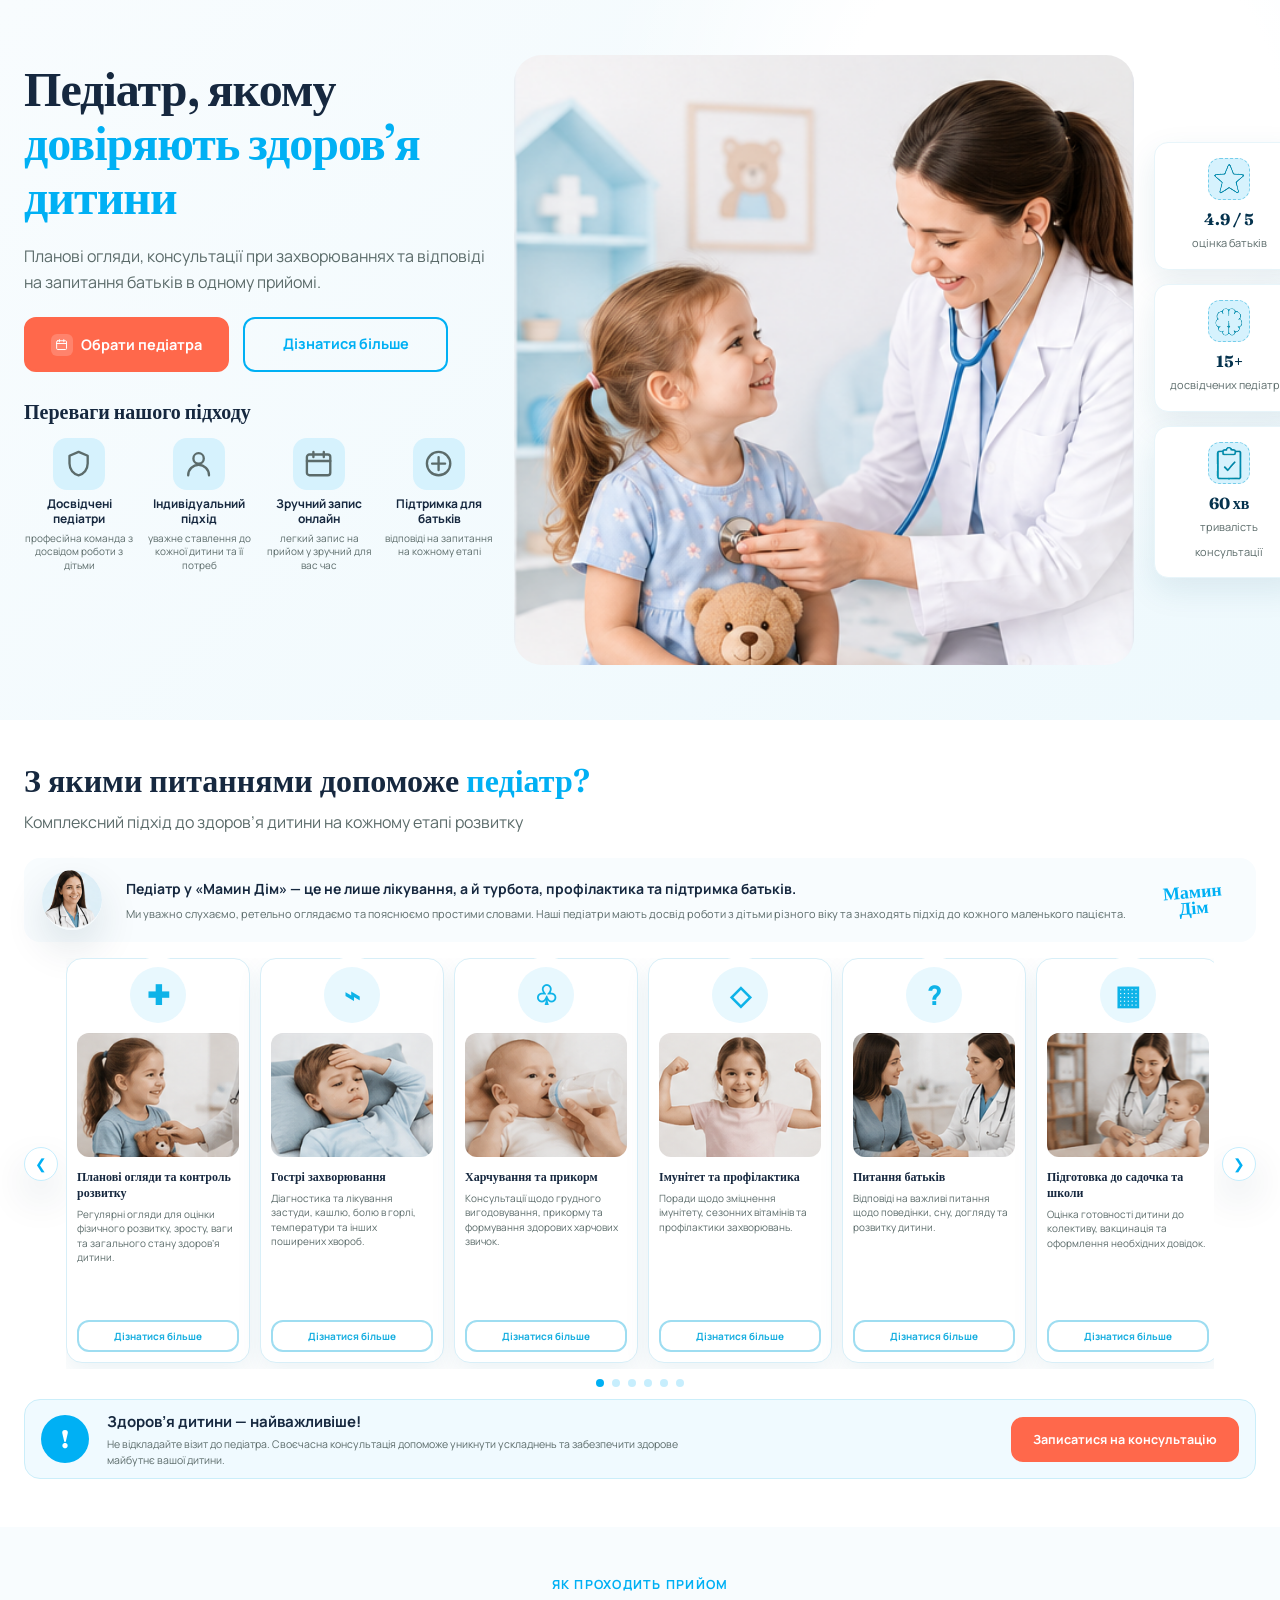
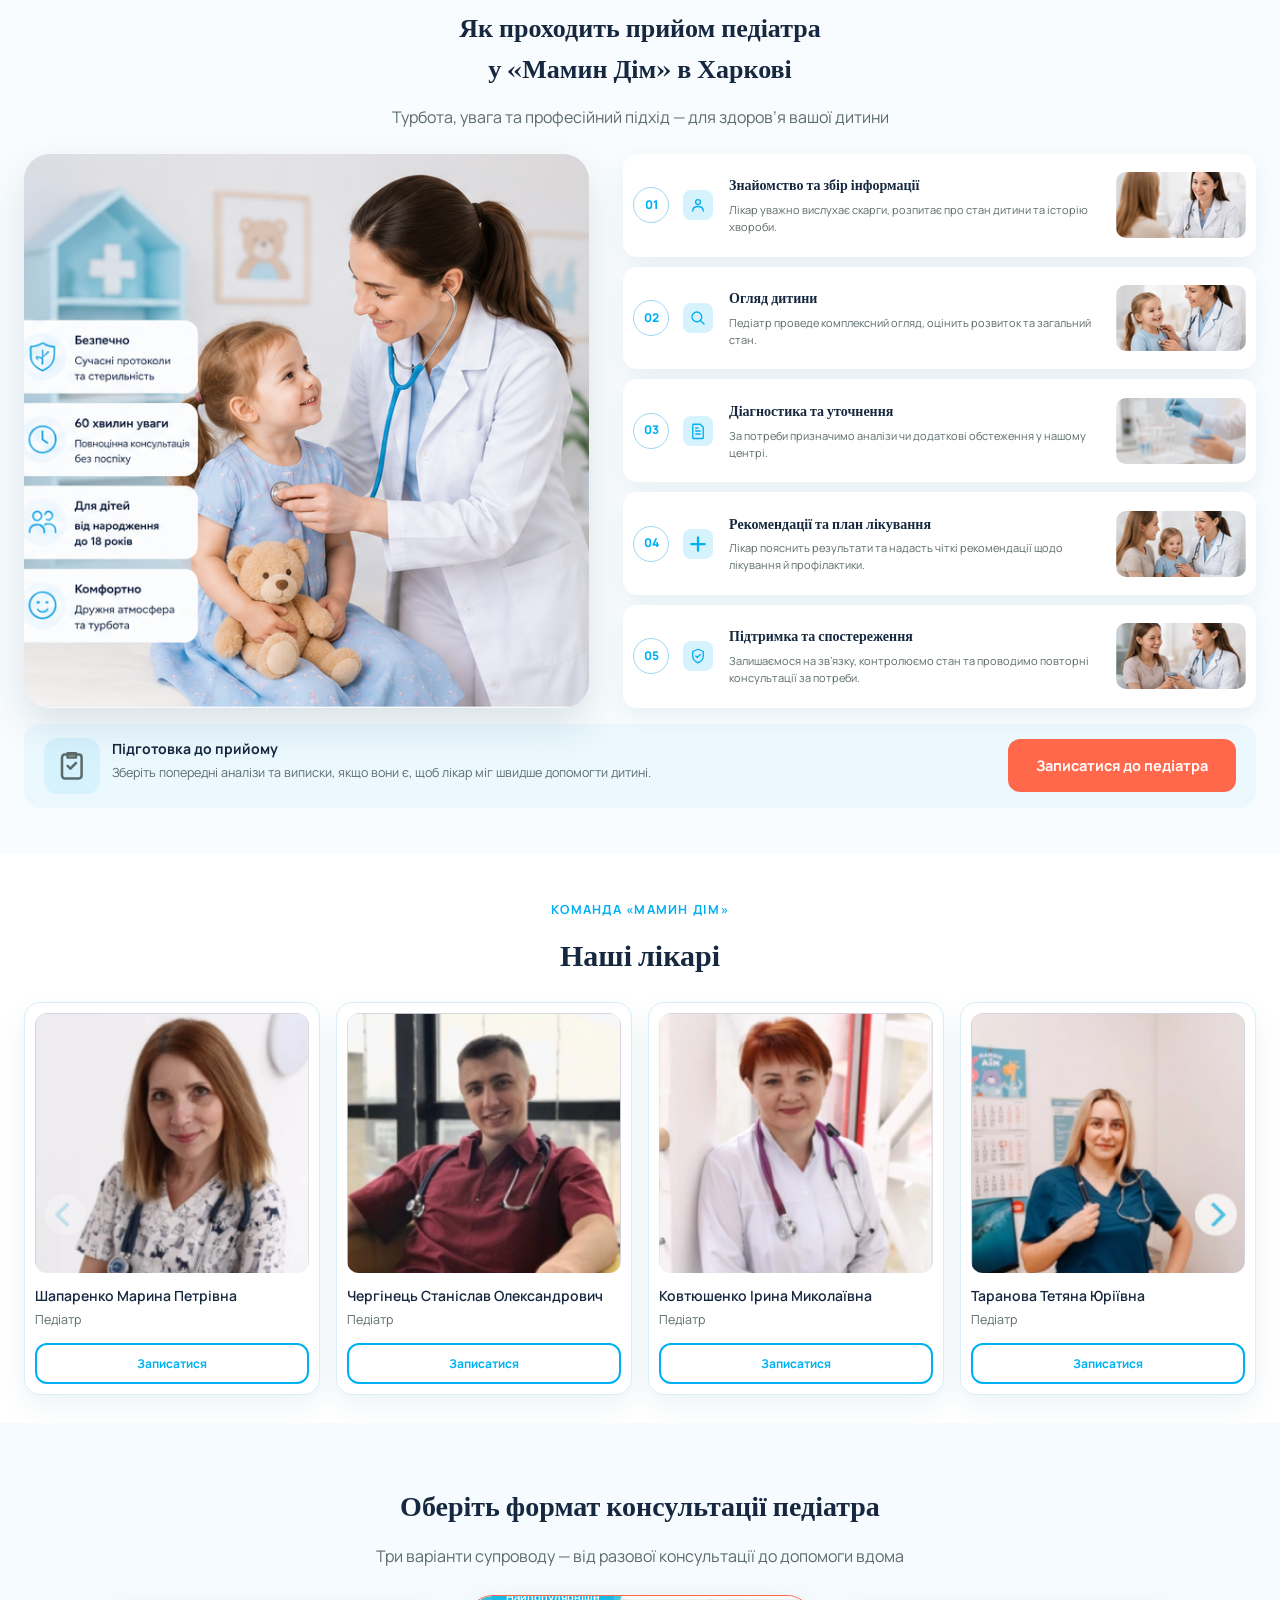
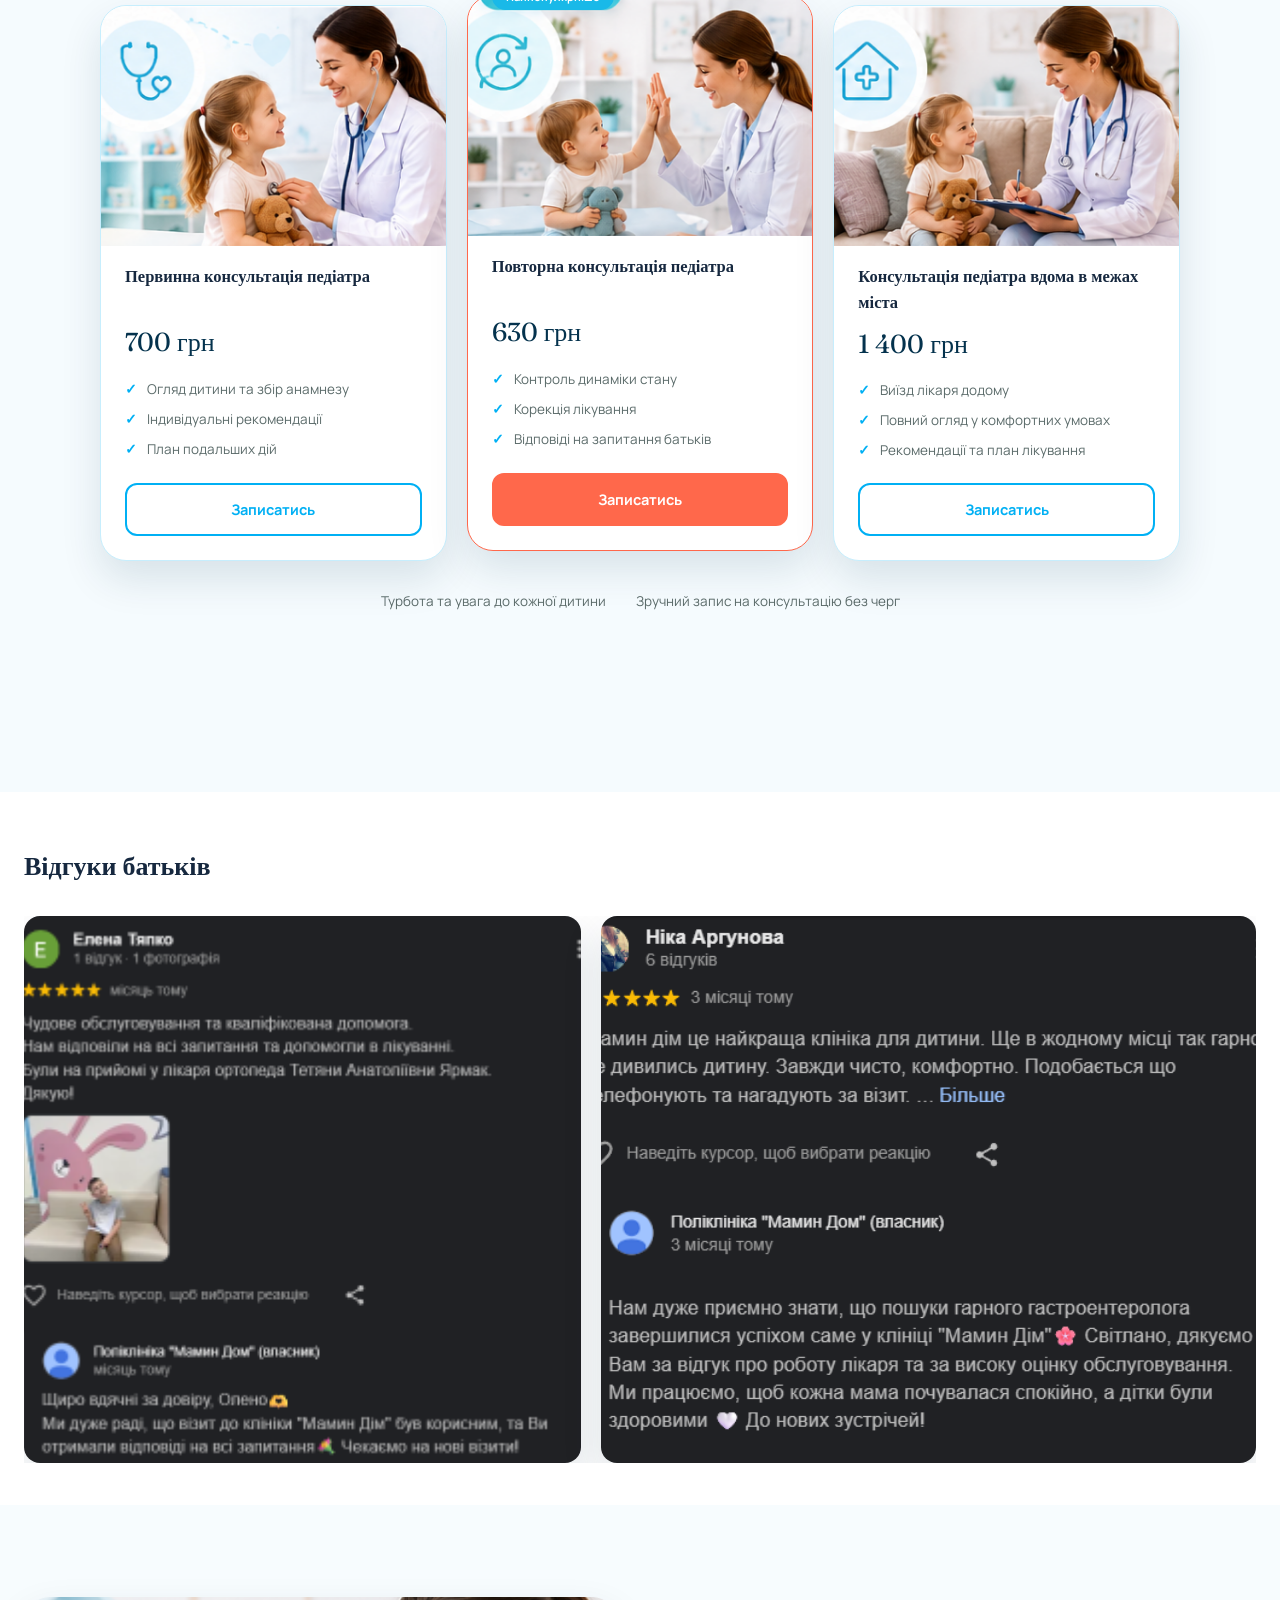
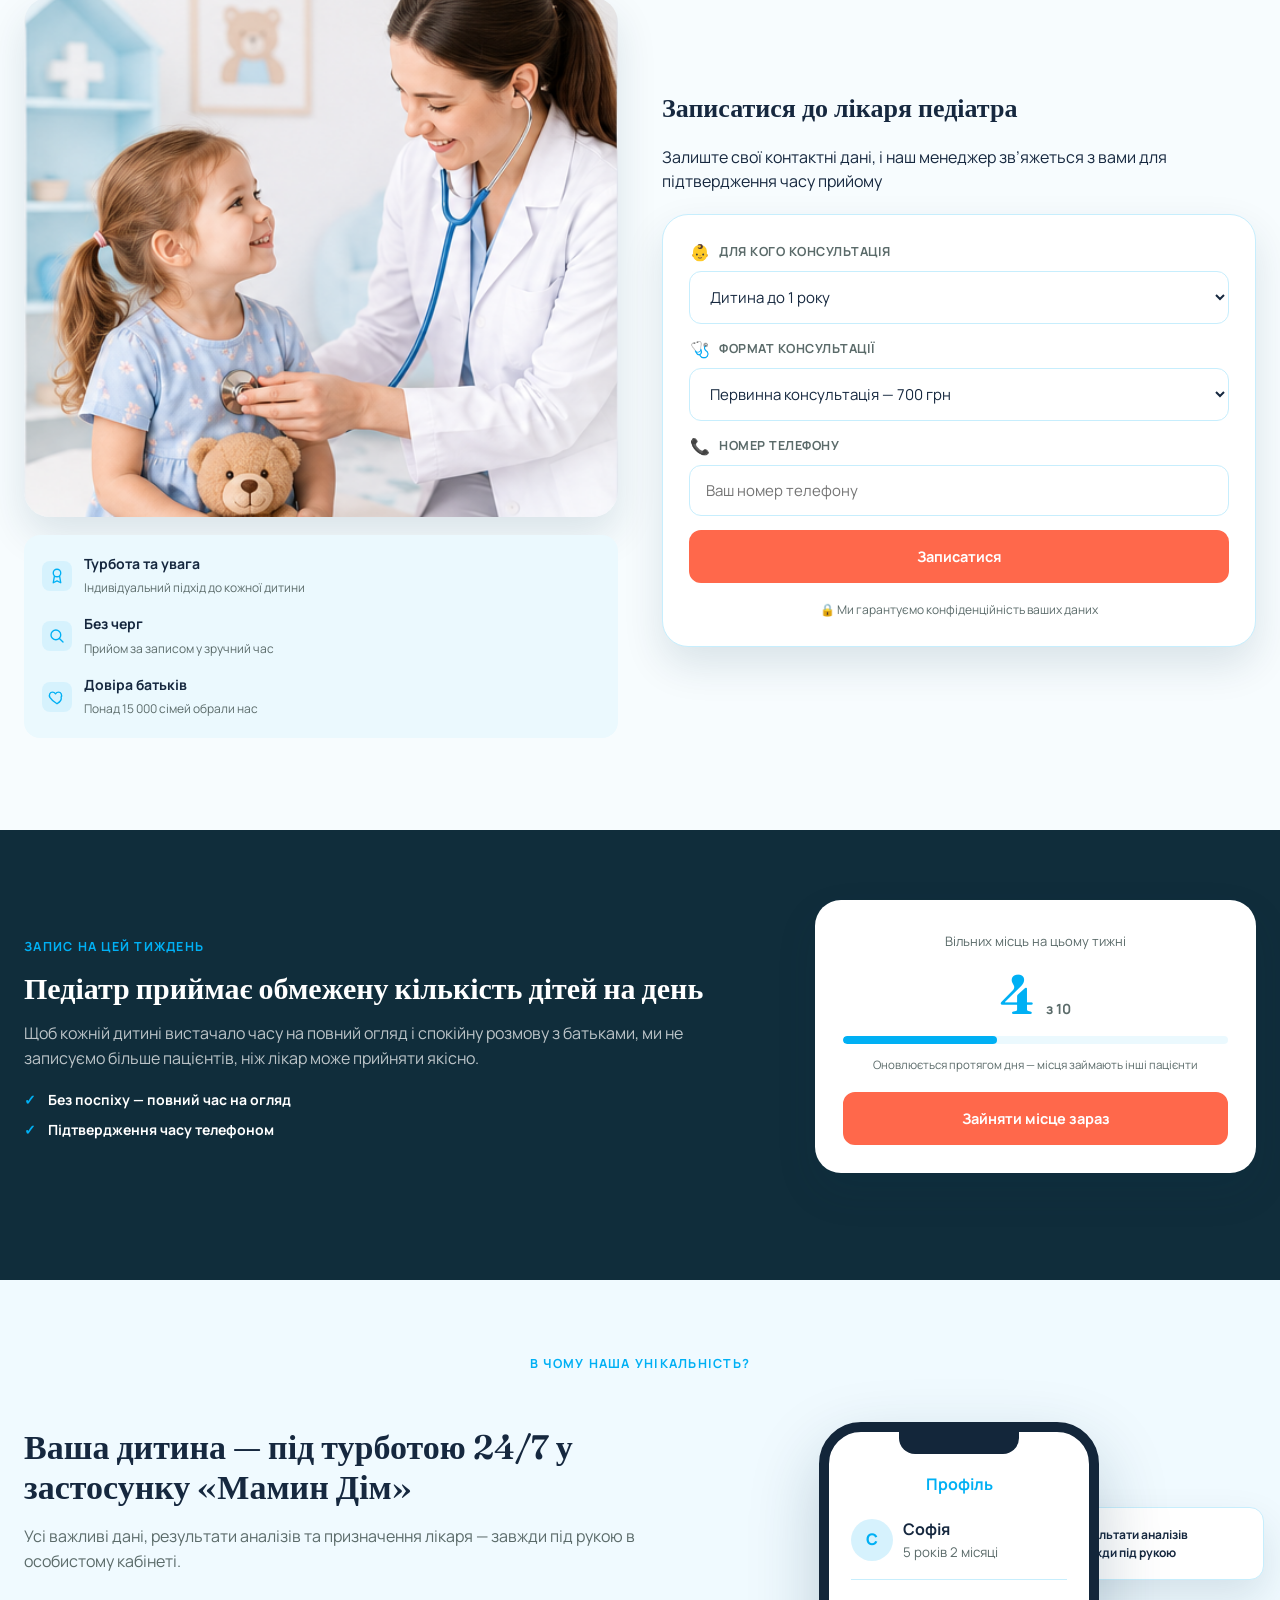
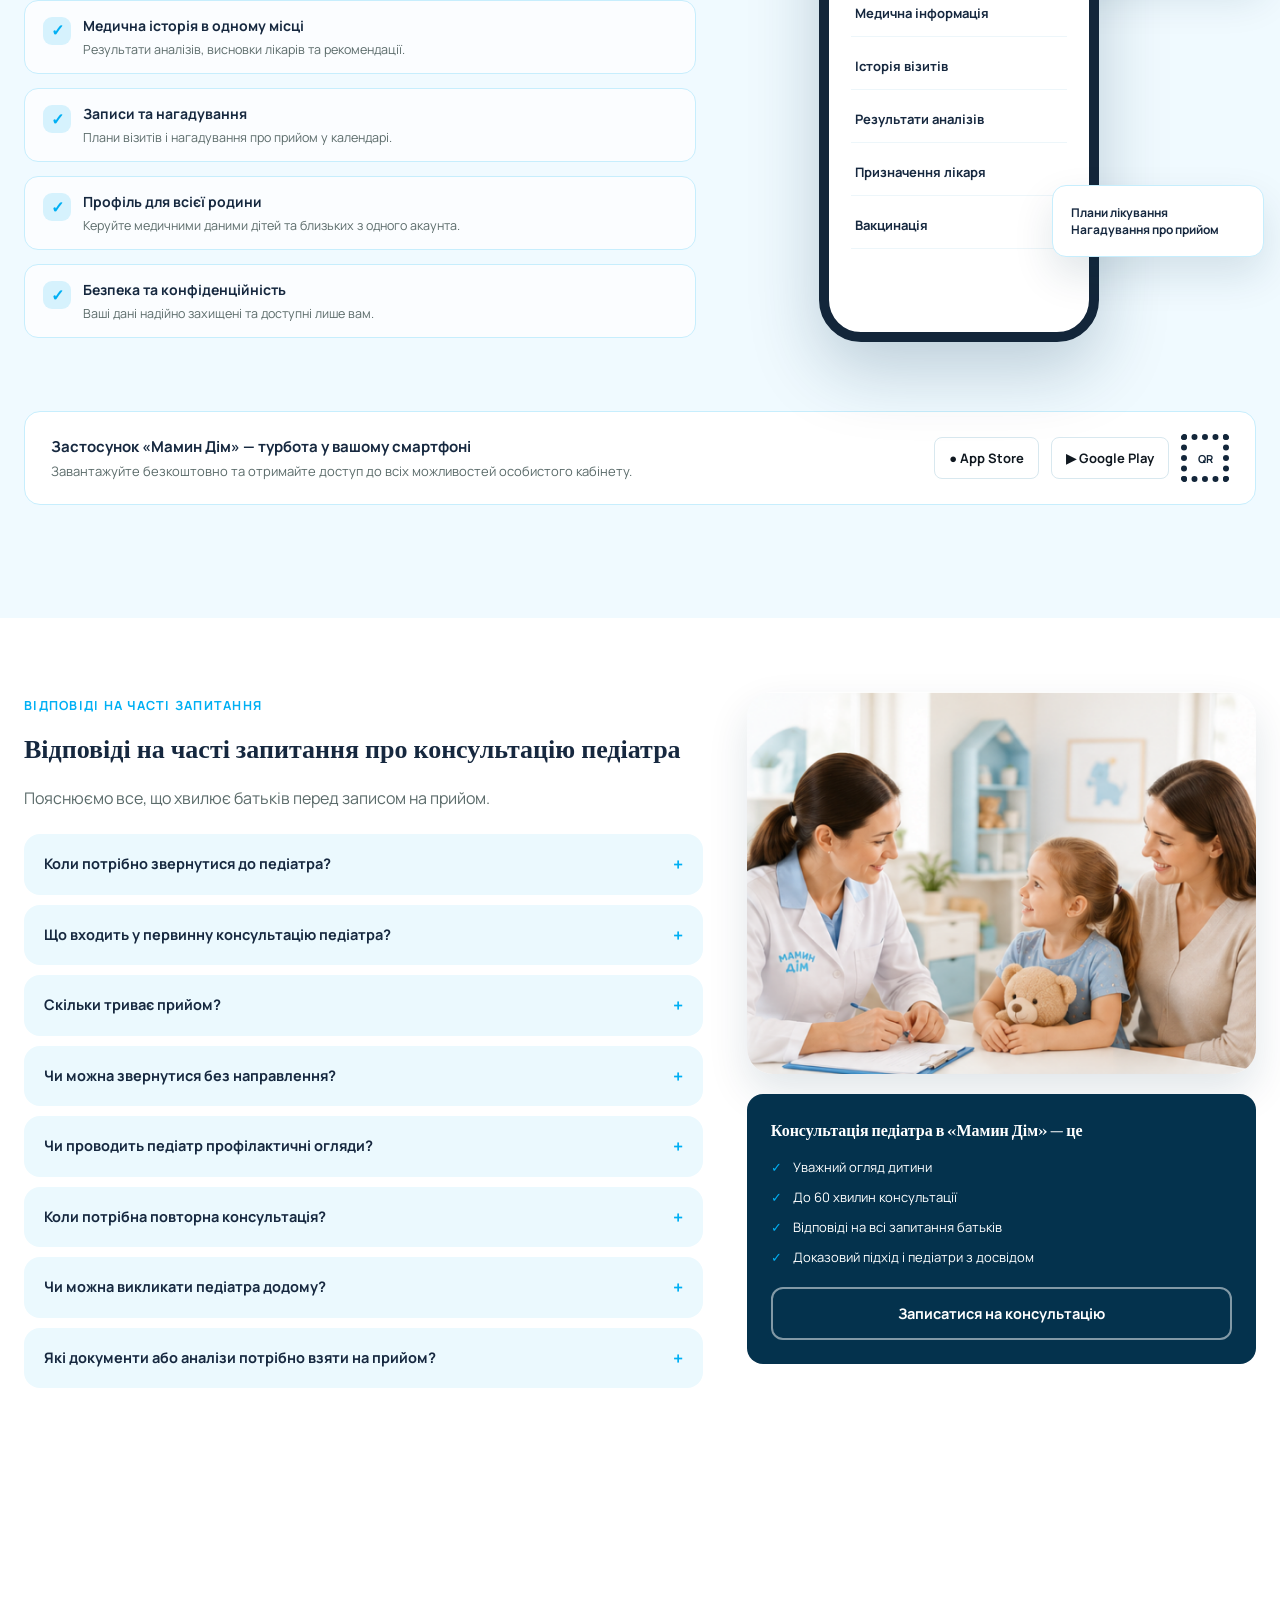
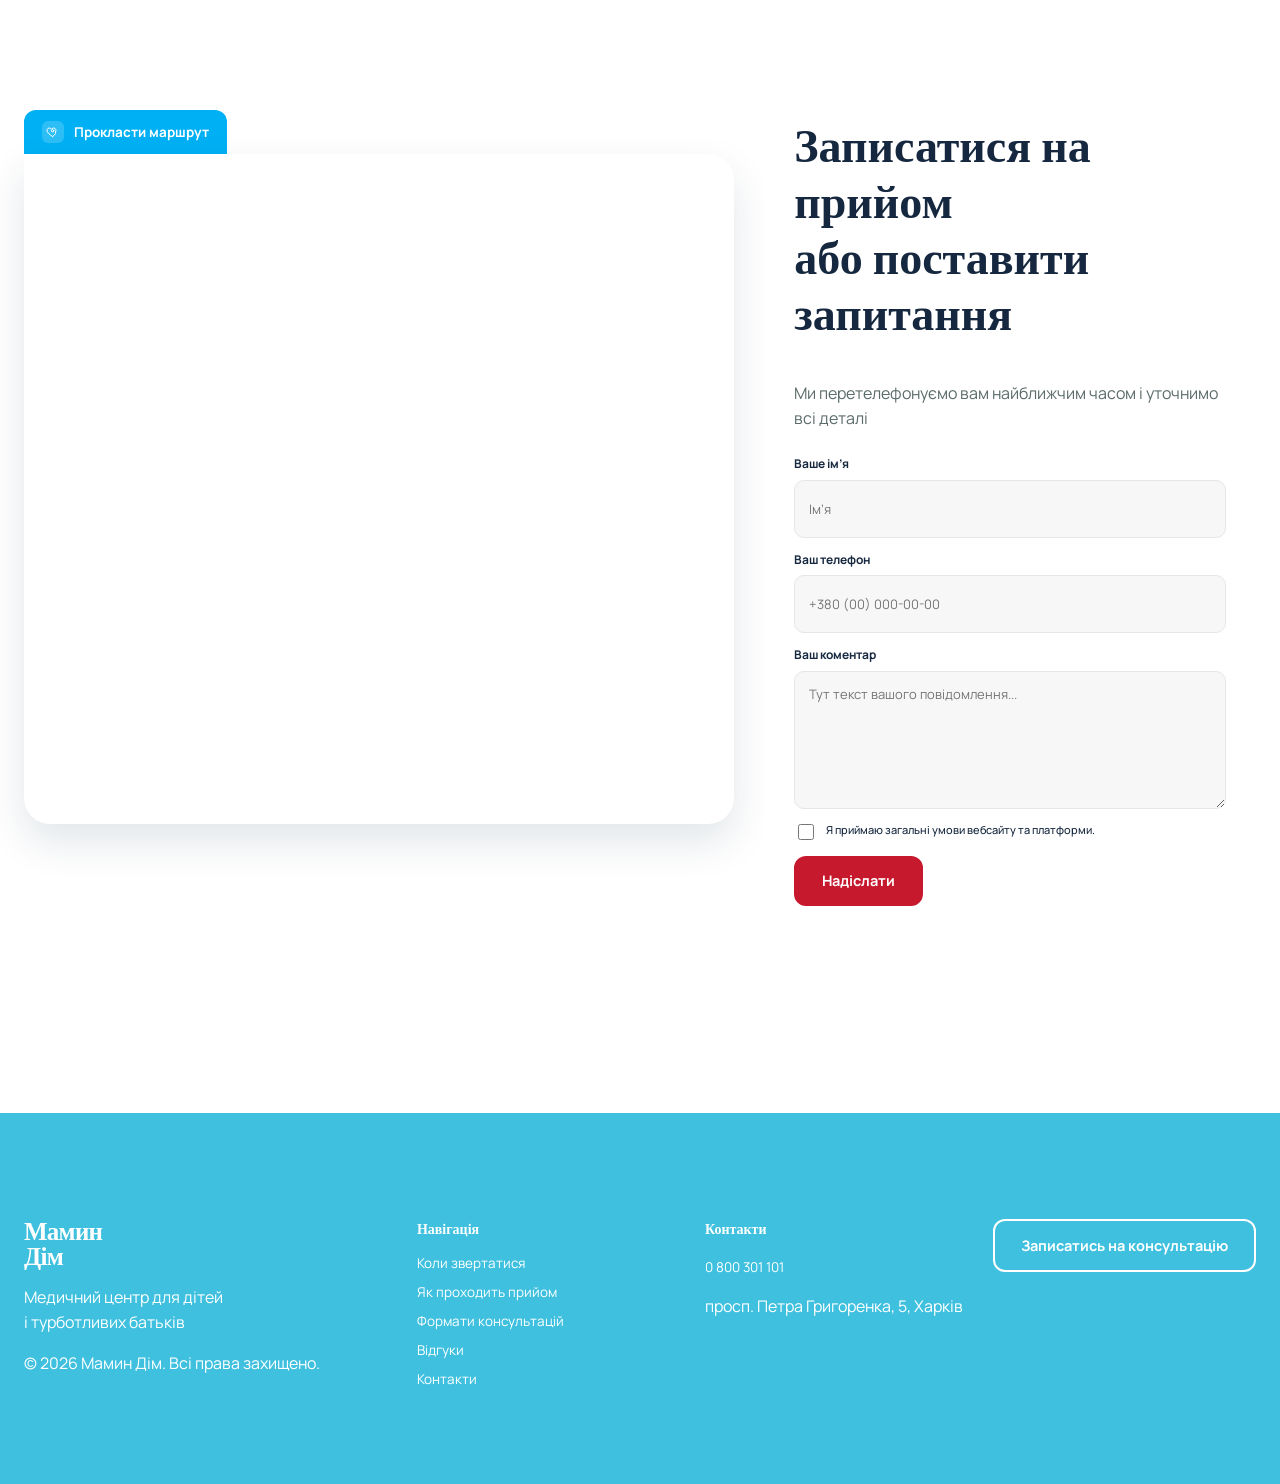
==== index.html @ 20dd3f00 "Match semantic page to Figma layout" ====
<!DOCTYPE html>
<html lang="uk">
<head>
<meta charset="UTF-8">
<meta name="viewport" content="width=device-width, initial-scale=1.0">
<title>Педіатр у Харкові — Мамин Дім</title>
<meta name="description" content="Консультація педіатра у Харкові: планові огляди, допомога при гострих захворюваннях, профілактика та відповіді на запитання батьків.">

<link rel="icon" type="image/png" href="favicon.ico">
<link rel="icon" type="image/x-icon" href="favicon.ico">

<link rel="preconnect" href="https://fonts.googleapis.com">
<link href="https://fonts.googleapis.com/css2?family=Manrope:wght@400;600;700;800&family=Fraunces:opsz,wght@9..144,600&display=swap" rel="stylesheet">
<link rel="stylesheet" href="styles.css">

<!-- Google Tag Manager -->
<script>(function(w,d,s,l,i){w[l]=w[l]||[];w[l].push({'gtm.start':
new Date().getTime(),event:'gtm.js'});var f=d.getElementsByTagName(s)[0],
j=d.createElement(s),dl=l!='dataLayer'?'&l='+l:'';j.async=true;j.src=
'https://www.googletagmanager.com/gtm.js?id='+i+dl;f.parentNode.insertBefore(j,f);
})(window,document,'script','dataLayer','GTM-P6DT6Z9X');</script>
<!-- End Google Tag Manager -->

</head>
<body>
    
<!-- Google Tag Manager (noscript) -->
<noscript><iframe src="https://www.googletagmanager.com/ns.html?id=GTM-P6DT6Z9X"
height="0" width="0" style="display:none;visibility:hidden"></iframe></noscript>
<!-- End Google Tag Manager (noscript) -->


<!-- ============ HEADER ============ -->
<header class="site-header">
  <div class="wrap header-inner">
    <div class="logo">
      <div class="logo-text">
        <strong>Мамин Дім</strong>
        <span>медичний центр для дітей</span>
      </div>
    </div>
    <nav class="header-nav">
      <a href="#pricing">Формати консультацій</a>
      <a href="#process">Як проходить прийом</a>
      <a href="#reviews">Відгуки</a>
      <a href="#problems">Коли звертатися</a>
      <a href="#faq">Питання</a>
      <a href="#contacts">Контакти</a>
    </nav>
    <a href="tel:0800301101" class="header-contact">
      <svg viewBox="0 0 24 24" aria-hidden="true"><path d="M6.6 10.8c1.4 2.8 3.8 5.1 6.6 6.6l2.2-2.2c.3-.3.7-.4 1.1-.2 1.2.4 2.5.6 3.8.6.6 0 1 .4 1 1v3.5c0 .6-.4 1-1 1C10.6 21.1 3 13.5 3 4.7c0-.6.4-1 1-1H7.5c.6 0 1 .4 1 1 0 1.3.2 2.6.6 3.8.1.4 0 .8-.2 1.1L6.6 10.8z" fill="none" stroke="currentColor" stroke-width="1.6" stroke-linejoin="round"/></svg>
      <span><b>0 800 301 101</b><em>просп. Петра Григоренка, 5,<br>Харків</em></span>
    </a>
    <a href="tel:0800301101" class="header-phone-mobile" aria-label="Подзвонити">
      <svg viewBox="0 0 24 24" aria-hidden="true"><path d="M6.6 10.8c1.4 2.8 3.8 5.1 6.6 6.6l2.2-2.2c.3-.3.7-.4 1.1-.2 1.2.4 2.5.6 3.8.6.6 0 1 .4 1 1v3.5c0 .6-.4 1-1 1C10.6 21.1 3 13.5 3 4.7c0-.6.4-1 1-1H7.5c.6 0 1 .4 1 1 0 1.3.2 2.6.6 3.8.1.4 0 .8-.2 1.1L6.6 10.8z" fill="none" stroke="currentColor" stroke-width="1.6" stroke-linejoin="round"/></svg>
    </a>
    <button class="burger" data-menu-toggle aria-label="Меню"><span></span><span></span><span></span></button>
  </div>
  <nav class="mobile-nav" data-mobile-nav hidden>
    <a href="#pricing" data-mobile-nav-link>Формати консультацій</a>
    <a href="#process" data-mobile-nav-link>Як проходить прийом</a>
    <a href="#reviews" data-mobile-nav-link>Відгуки</a>
    <a href="#problems" data-mobile-nav-link>Коли звертатися</a>
    <a href="#faq" data-mobile-nav-link>Питання</a>
    <a href="#contacts" data-mobile-nav-link>Контакти</a>
    <button class="btn btn-solid btn-full" data-open-popup="booking">Записатися на консультацію</button>
  </nav>
</header>

<!-- ============ HERO ============ -->
<section class="hero" id="top">
  <div class="wrap hero-grid">
    <div class="hero-copy">
      <a href="tel:0800301101" class="hero-phone-big">0 800 301 101</a>
      <span class="eyebrow-pill">Педіатр у Харкові</span>
      <h1>Педіатр, якому <span class="text-blue">довіряють здоров’я дитини</span></h1>
      <p class="hero-sub">Планові огляди, консультації при захворюваннях та відповіді на запитання батьків в одному прийомі.</p>

      <div class="hero-features">
        <div class="hero-feature">
          <span class="icon-svg icon-svg--big" aria-hidden="true"><svg viewBox="0 0 24 24"><path d="M12 3l7 3v6c0 4.5-3 8-7 9-4-1-7-4.5-7-9V6l7-3z"/></svg></span>
          <strong>Досвідчені педіатри</strong>
          <span>професійна команда з досвідом роботи з дітьми</span>
        </div>
        <div class="hero-feature">
          <span class="icon-svg icon-svg--big" aria-hidden="true"><svg viewBox="0 0 24 24"><circle cx="12" cy="8" r="4"/><path d="M4 21c0-4.4 3.6-8 8-8s8 3.6 8 8"/></svg></span>
          <strong>Індивідуальний підхід</strong>
          <span>уважне ставлення до кожної дитини та її потреб</span>
        </div>
        <div class="hero-feature">
          <span class="icon-svg icon-svg--big" aria-hidden="true"><svg viewBox="0 0 24 24"><rect x="3" y="5" width="18" height="16" rx="2"/><path d="M3 10h18M8 3v4M16 3v4"/></svg></span>
          <strong>Зручний запис онлайн</strong>
          <span>легкий запис на прийом у зручний для вас час</span>
        </div>
        <div class="hero-feature">
          <span class="icon-svg icon-svg--big" aria-hidden="true"><svg viewBox="0 0 24 24"><circle cx="12" cy="12" r="9"/><path d="M12 7v10M7 12h10"/></svg></span>
          <strong>Підтримка для батьків</strong>
          <span>відповіді на запитання на кожному етапі</span>
        </div>
      </div>

      <div class="hero-actions">
        <button class="btn btn-solid" data-open-popup="booking"><span class="icon-svg icon-svg--mini icon-svg--onblue" aria-hidden="true"><svg viewBox="0 0 24 24"><rect x="3" y="5" width="18" height="16" rx="2"/><path d="M3 10h18M8 3v4M16 3v4"/></svg></span>Обрати педіатра</button>
        <a href="#problems" class="btn btn-outline">Дізнатися більше</a>
      </div>
      <p class="hero-disclaimer"><span class="icon-svg icon-svg--mini" aria-hidden="true"><svg viewBox="0 0 24 24"><path d="M12 3l7 3v6c0 4.5-3 8-7 9-4-1-7-4.5-7-9V6l7-3z"/></svg></span>Приймаємо дітей від народження до 18 років</p>
    </div>
    <div class="hero-media">
      <div class="hero-photo" style="background-image:url('photos/pediatric-hero.png')" role="img" aria-label="Педіатр оглядає дитину"></div>
      <div class="hero-doctor-badge">
        <span class="hero-doctor-badge__icon icon-photo" aria-label="Місце для фото"><img src="photos/doctor_icon.png" loading="lazy" alt=""></span>
        <div>
          <span class="hero-doctor-badge__role">Лікар-педіатр</span>
          <strong>Шапаренко Марина Петрівна</strong>
          <em>прийом дітей 0–18 років</em>
        </div>
      </div>
    </div>
    <div class="hero-stats">
      <div class="stat-card"><span class="stat-icon icon-photo" aria-label="Місце для іконки"><img src="photos/icon1.png" loading="lazy" alt=""></span><div><b>15+</b><span>досвідчених педіатрів</span></div></div>
      <div class="stat-card"><span class="stat-icon icon-photo" aria-label="Місце для іконки"><img src="photos/icon3.png" loading="lazy" alt=""></span><div><b>0–18</b><span>років — вік наших пацієнтів</span></div></div>
      <div class="stat-card"><span class="stat-icon icon-photo" aria-label="Місце для іконки"><img src="photos/icon2.png" loading="lazy" alt=""></span><div><b>4.9 / 5</b><span>оцінка батьків</span></div></div>
      <div class="stat-card"><span class="stat-icon icon-photo" aria-label="Місце для іконки"><img src="photos/icon4.png" loading="lazy" alt=""></span><div><b>60 хв</b><span>тривалість консультації</span></div></div>
    </div>
  </div>
</section>

<!-- ============ З ЯКИМИ СИМПТОМАМИ ДОПОМАГАЄ ТРАВМАТОЛОГ ============ -->
<section class="symptoms" id="problems">
  <div class="wrap">
    <h2>З якими питаннями допоможе <span class="text-blue">педіатр?</span></h2>
    <p class="muted">Комплексний підхід до здоров’я дитини на кожному етапі розвитку</p>
    <div class="pediatric-context">
      <div class="pediatric-context__doctor" style="background-image:url('photos/figma-assets/pediatrician-avatar.png')" role="img" aria-label="Лікар-педіатр"></div>
      <div>
        <strong>Педіатр у «Мамин Дім» — це не лише лікування, а й турбота, профілактика та підтримка батьків.</strong>
        <p>Ми уважно слухаємо, ретельно оглядаємо та пояснюємо простими словами. Наші педіатри мають досвід роботи з дітьми різного віку та знаходять підхід до кожного маленького пацієнта.</p>
      </div>
      <span class="pediatric-context__mark">Мамин<br>Дім</span>
    </div>
    <div class="symptoms-track">
      <button class="symptoms-nav symptoms-prev" aria-label="Назад">&#10094;</button>
      <div class="symptoms-scroll" data-symptoms-scroll>
        <article class="symptom-card" data-card-icon="✚">
          <div class="symptom-photo" style="background-image:url('photos/figma-assets/question-1.png')" role="img" aria-label="Плановий огляд дитини"></div>
          <h3>Планові огляди та контроль розвитку</h3>
          <p>Регулярні огляди для оцінки фізичного розвитку, зросту, ваги та загального стану здоров’я дитини.</p>
          <button class="btn btn-solid btn-full" data-open-popup="booking">Дізнатися більше</button>
        </article>
        <article class="symptom-card" data-card-icon="⌁">
          <div class="symptom-photo" style="background-image:url('photos/figma-assets/question-2.png')" role="img" aria-label="Гострі захворювання"></div>
          <h3>Гострі захворювання</h3>
          <p>Діагностика та лікування застуди, кашлю, болю в горлі, температури та інших поширених хвороб.</p>
          <button class="btn btn-solid btn-full" data-open-popup="booking">Дізнатися більше</button>
        </article>
        <article class="symptom-card" data-card-icon="♧">
          <div class="symptom-photo" style="background-image:url('photos/figma-assets/question-3.png')" role="img" aria-label="Харчування та прикорм"></div>
          <h3>Харчування та прикорм</h3>
          <p>Консультації щодо грудного вигодовування, прикорму та формування здорових харчових звичок.</p>
          <button class="btn btn-solid btn-full" data-open-popup="booking">Дізнатися більше</button>
        </article>
        <article class="symptom-card" data-card-icon="◇">
          <div class="symptom-photo" style="background-image:url('photos/figma-assets/question-4.png')" role="img" aria-label="Імунітет та профілактика"></div>
          <h3>Імунітет та профілактика</h3>
          <p>Поради щодо зміцнення імунітету, сезонних вітамінів та профілактики захворювань.</p>
          <button class="btn btn-solid btn-full" data-open-popup="booking">Дізнатися більше</button>
        </article>
        <article class="symptom-card" data-card-icon="?">
          <div class="symptom-photo" style="background-image:url('photos/figma-assets/question-5.png')" role="img" aria-label="Питання батьків"></div>
          <h3>Питання батьків</h3>
          <p>Відповіді на важливі питання щодо поведінки, сну, догляду та розвитку дитини.</p>
          <button class="btn btn-solid btn-full" data-open-popup="booking">Дізнатися більше</button>
        </article>
        <article class="symptom-card" data-card-icon="▦">
          <div class="symptom-photo" style="background-image:url('photos/figma-assets/question-6.png')" role="img" aria-label="Підготовка до садочка та школи"></div>
          <h3>Підготовка до садочка та школи</h3>
          <p>Оцінка готовності дитини до колективу, вакцинація та оформлення необхідних довідок.</p>
          <button class="btn btn-solid btn-full" data-open-popup="booking">Дізнатися більше</button>
        </article>
      </div>
      <button class="symptoms-nav symptoms-next" aria-label="Вперед">&#10095;</button>
    </div>
    <div class="symptoms-dots" data-symptoms-dots></div>
    <div class="pediatric-priority">
      <span class="pediatric-priority__icon" aria-hidden="true">!</span>
      <div><strong>Здоров’я дитини — найважливіше!</strong><p>Не відкладайте візит до педіатра. Своєчасна консультація допоможе уникнути ускладнень та забезпечити здорове майбутнє вашої дитини.</p></div>
      <button class="btn btn-solid" data-open-popup="booking">Записатися на консультацію</button>
    </div>
  </div>
</section>

<!-- ============ ЦІНИ (перенесено сюди, перед симптомами, на прохання клієнта) ============ -->
<section class="pricing" id="pricing">
  <div class="wrap">
    <h2 class="center">Оберіть формат консультації педіатра</h2>
    <p class="center muted">Три варіанти супроводу — від разової консультації до допомоги вдома</p>
    <div class="pricing-grid">
      <article class="price-card">
        <div class="price-photo" style="background-image:url('photos/figma-assets/price-1.png')" role="img" aria-label="Первинна консультація педіатра"></div>
        <h3>Первинна консультація педіатра</h3>
        <div class="price-value">700 грн</div>
        <ul class="price-list"><li>Огляд дитини та збір анамнезу</li><li>Індивідуальні рекомендації</li><li>План подальших дій</li></ul>
        <button class="btn btn-outline btn-full" data-open-popup="booking">Записатись</button>
      </article>
      <article class="price-card price-card--main">
        <span class="price-badge">Найпопулярніше</span>
        <div class="price-photo" style="background-image:url('photos/figma-assets/price-2.png')" role="img" aria-label="Повторна консультація педіатра"></div>
        <h3>Повторна консультація педіатра</h3>
        <div class="price-value">630 грн</div>
        <ul class="price-list"><li>Контроль динаміки стану</li><li>Корекція лікування</li><li>Відповіді на запитання батьків</li></ul>
        <button class="btn btn-solid btn-full" data-open-popup="booking">Записатись</button>
      </article>
      <article class="price-card">
        <div class="price-photo" style="background-image:url('photos/figma-assets/price-3.png')" role="img" aria-label="Консультація педіатра вдома"></div>
        <h3>Консультація педіатра вдома в межах міста</h3>
        <div class="price-value">1 400 грн</div>
        <ul class="price-list"><li>Виїзд лікаря додому</li><li>Повний огляд у комфортних умовах</li><li>Рекомендації та план лікування</li></ul>
        <button class="btn btn-outline btn-full" data-open-popup="booking">Записатись</button>
      </article>
    </div>
    <div class="pricing-note">
      <span>Турбота та увага до кожної дитини</span>
      <span>Зручний запис на консультацію без черг</span>
    </div>
  </div>
</section>

<!-- ============ ПРО ЛІКАРЯ (розширений блок — фото, досвід, статистика, контакти) ============ -->
<section class="doctor-intro" id="doctor">

  <!-- Окремий спрощений дизайн блоку "Про лікаря" тільки для мобільних —
       на десктопі прихований, замість нього показується розширений блок нижче. -->
  <div class="doctor-mobile2">
    <div class="wrap">
      <span class="eyebrow-pill">Про лікаря</span>
      <div class="doctor-mobile2-photo-wrap">
        <div class="doctor-mobile2-photo" style="background-image:url('photos/pediatric-hero.png')" role="img" aria-label="Шапаренко Марина Петрівна"></div>
        <div class="doctor-mobile2-badge">
          <strong>Шапаренко Марина Петрівна</strong>
          <span>Лікар-педіатр</span>
          <div class="doctor-mobile2-badge__pill"><span class="icon-svg icon-svg--mini" aria-hidden="true"><svg viewBox="0 0 24 24"><path d="M9 12l2 2 4-4"/><path d="M12 3l7 3v6c0 4.5-3 8-7 9-4-1-7-4.5-7-9V6l7-3z"/></svg></span>діти від народження до 18 років</div>
        </div>
      </div>

      <h2>Турбота, якій довіряють батьки</h2>
      <p class="doctor-mobile2-lead">Уважно слухаємо, ретельно оглядаємо дитину та пояснюємо рекомендації простими словами.</p>

      <div class="doctor-mobile2-stats">
        <div class="doctor-mobile2-stat">
          <span class="icon-svg icon-svg--big" aria-hidden="true"><svg viewBox="0 0 24 24"><rect x="3" y="5" width="18" height="16" rx="2"/><path d="M3 10h18M8 3v4M16 3v4"/></svg></span>
          <b>0–18 років</b>
          <span>вік маленьких пацієнтів</span>
        </div>
        <div class="doctor-mobile2-stat">
          <span class="icon-svg icon-svg--big" aria-hidden="true"><svg viewBox="0 0 24 24"><circle cx="9" cy="8" r="3"/><path d="M2 20c0-3.5 3-6 7-6s7 2.5 7 6"/><circle cx="17" cy="9" r="2.4"/><path d="M15.5 14c2.8.3 4.5 2.3 4.5 6"/></svg></span>
          <b>60 хв</b>
          <span>повноцінної консультації</span>
        </div>
        <div class="doctor-mobile2-stat">
          <span class="icon-svg icon-svg--big" aria-hidden="true"><svg viewBox="0 0 24 24"><path d="M12 3l2.6 5.8 6.2.6-4.7 4.2 1.4 6.2L12 16.9 6.5 19.8l1.4-6.2L3.2 9.4l6.2-.6z"/></svg></span>
          <b>4.9 / 5</b>
          <span>середня оцінка пацієнтів</span>
        </div>
      </div>

      <div class="doctor-mobile2-callout">
        <span class="icon-svg icon-svg--big" aria-hidden="true"><svg viewBox="0 0 24 24"><path d="M9 12l2 2 4-4"/><path d="M12 3l7 3v6c0 4.5-3 8-7 9-4-1-7-4.5-7-9V6l7-3z"/></svg></span>
        <p>Доказовий підхід, індивідуальні рекомендації та підтримка для батьків.</p>
        <div class="doctor-mobile2-callout__photo" style="background-image:url('photos/pediatric-process.png')" aria-hidden="true"></div>
      </div>

      <button class="btn btn-solid btn-full doctor-mobile2-cta" type="button" data-open-popup="booking">Записатися до лікаря <span class="icon-svg icon-svg--mini icon-svg--onblue" aria-hidden="true"><svg viewBox="0 0 24 24"><path d="M5 12h14M13 6l6 6-6 6"/></svg></span></button>
      <p class="hero-disclaimer doctor-mobile2-disclaimer"><span class="icon-svg icon-svg--mini" aria-hidden="true"><svg viewBox="0 0 24 24"><path d="M12 3l7 3v6c0 4.5-3 8-7 9-4-1-7-4.5-7-9V6l7-3z"/></svg></span>Ваше здоров'я — у надійних руках</p>
    </div>
  </div>

  <div class="doctor-hero">
    <div class="doctor-hero-copy">
      <span class="eyebrow doctor-intro-eyebrow">Консультація лікаря</span>
      <h2>Шапаренко Марина<br>Петрівна</h2>
      <p class="doctor-hero-role">Лікар-педіатр</p>
      <p class="doctor-hero-desc">Планові огляди, допомога при гострих захворюваннях, консультації щодо харчування, розвитку, імунітету та профілактики.</p>
      <div class="doctor-hero-actions">
        <button class="btn btn-solid" data-open-popup="booking"><span class="icon-svg icon-svg--mini icon-svg--onblue" aria-hidden="true"><svg viewBox="0 0 24 24"><rect x="3" y="5" width="18" height="16" rx="2"/><path d="M3 10h18M8 3v4M16 3v4"/></svg></span>Записатися на консультацію</button>
        <button class="btn btn-outline" type="button" data-open-popup="booking"><span class="icon-svg icon-svg--mini" aria-hidden="true"><svg viewBox="0 0 24 24"><path d="M6 3h9l4 4v14a1 1 0 0 1-1 1H6a1 1 0 0 1-1-1V4a1 1 0 0 1 1-1z"/><path d="M9 12h6M9 16h6M9 8h3"/></svg></span>Обрати час</button>
      </div>
    </div>
    <div class="doctor-hero-photo-wrap">
      <div class="doctor-hero-photo" style="background-image:url('photos/pediatric-hero.png')" role="img" aria-label="Шапаренко Марина Петрівна"></div>
      <div class="hero-doctor-badge doctor-hero-badge">
        <span class="hero-doctor-badge__icon icon-photo" aria-label="Місце для фото"><img src="photos/doctor_icon.png" loading="lazy" alt=""></span>
        <div>
          <span class="hero-doctor-badge__role">Лікар-педіатр</span>
          <strong>Шапаренко М. П.</strong>
          <em>прийом дітей 0–18 років</em>
        </div>
      </div>
    </div>
  </div>

  <div class="doctor-about-band">
    <div class="wrap doctor-about-grid">
      <div class="doctor-about-photo" style="background-image:url('photos/pediatric-process.png')" role="img" aria-label="Консультація педіатра"></div>
      <div class="doctor-mobile-card">
        <strong>Шапаренко Марина Петрівна</strong>
        <span class="doctor-mobile-card__role">Лікар-педіатр</span>
        <div class="doctor-mobile-card__row"><span>Категорія</span><b>Лікар</b></div>
        <div class="doctor-mobile-card__row"><span>Напрям</span><b>Педіатрія</b></div>
        <div class="doctor-mobile-card__row"><span>Приймає</span><b>м. Харків</b></div>
        <div class="doctor-mobile-card__row"><span>Кого приймає</span><b>Діти 0–18 років</b></div>
      </div>
      <div class="doctor-about-copy">
        <span class="eyebrow doctor-intro-eyebrow">Про лікаря</span>
        <h3>Турбота, якій довіряють</h3>
        <p>Педіатр супроводжує дитину від планового огляду до одужання та допомагає батькам приймати спокійні, обґрунтовані рішення.</p>
        <ul class="doctor-about-list">
          <li><span class="icon-svg" aria-hidden="true"><svg viewBox="0 0 24 24"><rect x="3" y="5" width="18" height="16" rx="2"/><path d="M3 10h18M8 3v4M16 3v4"/></svg></span>Планові огляди та контроль розвитку дитини</li>
          <li><span class="icon-svg" aria-hidden="true"><svg viewBox="0 0 24 24"><circle cx="12" cy="8" r="4"/><path d="M4 21c0-4.4 3.6-8 8-8s8 3.6 8 8"/></svg></span>Допомога при гострих захворюваннях</li>
          <li><span class="icon-svg" aria-hidden="true"><svg viewBox="0 0 24 24"><path d="M22 9L12 5 2 9l10 4 10-4z"/><path d="M6 11v5c0 1.7 2.7 3 6 3s6-1.3 6-3v-5"/></svg></span>Доказовий підхід до лікування та профілактики</li>
          <li><span class="icon-svg" aria-hidden="true"><svg viewBox="0 0 24 24"><path d="M12 3l7 3v6c0 4.5-3 8-7 9-4-1-7-4.5-7-9V6l7-3z"/></svg></span>Уважне ставлення до дитини та підтримка батьків</li>
        </ul>
        <button class="doctor-about-more" type="button" data-open-popup="booking">Записатися на консультацію<span class="icon-svg icon-svg--mini" aria-hidden="true"><svg viewBox="0 0 24 24"><path d="M9 6l6 6-6 6"/></svg></span></button>
      </div>
      <div class="doctor-stats-grid">
        <div class="doctor-stat-card">
          <div class="stat-card"><span class="stat-icon icon-photo" aria-label="Місце для іконки"><img src="photos/icon3.png" loading="lazy" alt=""></span><div><b>1000+</b><span>проведених консультацій</span></div></div>
          <div class="doctor-stat-photo" style="background-image:url('photos/process-photo2.jpg')"></div>
        </div>
        <div class="doctor-stat-card">
          <div class="stat-card"><span class="stat-icon icon-photo" aria-label="Місце для іконки"><img src="photos/icon2.png" loading="lazy" alt=""></span><div><b>4.9 з 5</b><span>рейтинг пацієнтів за відгуками</span></div></div>
          <div class="doctor-stat-photo" style="background-image:url('photos/process-photo3.jpg')"></div>
        </div>
      </div>
    </div>

    <div class="wrap">
      <p class="hero-disclaimer doctor-about-disclaimer"><span class="icon-svg icon-svg--mini" aria-hidden="true"><svg viewBox="0 0 24 24"><path d="M12 3l7 3v6c0 4.5-3 8-7 9-4-1-7-4.5-7-9V6l7-3z"/></svg></span>Первинна консультація включає огляд, збір анамнезу та рекомендації</p>
    </div>

  </div>
</section>

<!-- ============ НАЙБЛИЖЧІ СЛОТИ (вибір дати й часу) ============ -->
<section class="slots-new" id="slots">
  <div class="wrap">
    <div class="slots-new-card">
      <div class="slots-new-head">
        <h2>Оберіть бажаний час прийому педіатра</h2>
        <span class="slots-new-clinic"><span class="icon-svg icon-svg--mini" aria-hidden="true"><svg viewBox="0 0 24 24"><path d="M12 21s-7-4.35-9.5-8.5C.9 9 2.6 5.5 6 5.5c2 0 3.2 1.1 4 2.3.8-1.2 2-2.3 4-2.3 3.4 0 5.1 3.5 3.5 7C19 16.65 12 21 12 21z"/></svg></span>Медичний центр «Мамин Дім», просп. Петра Григоренка, 5, Харків</span>
      </div>
      <div class="slots-date-tabs" data-slots-date-tabs></div>
      <div class="slots-time-grid" data-slots-time-grid></div>
      <p class="slots-hours-note">Педіатри приймають щодня за попереднім записом&nbsp;&nbsp;·&nbsp;&nbsp;оберіть зручний час онлайн</p>
    </div>
  </div>
</section>

<!-- ============ БАНЕР ============
     Тимчасово приховано на прохання клієнта (13.08.2026).
     Щоб повернути блок — прибери style="display:none" з тега section нижче. -->
<section class="banner" style="display:none">
  <div class="wrap banner-inner">
    <span class="banner-icon icon-svg icon-svg--big" aria-hidden="true"><svg viewBox="0 0 24 24"><circle cx="12" cy="12" r="9"/><circle cx="12" cy="12" r="5"/><circle cx="12" cy="12" r="1" fill="currentColor"/></svg></span>
    <div class="banner-text">
      <strong>Точна діагностика — швидке відновлення</strong>
      <span>Сучасний підхід до діагностики допоможе підібрати ефективну програму лікування та повернутись до звичного способу життя.</span>
    </div>
    <button class="btn btn-solid" data-open-popup="booking"><span class="icon-svg icon-svg--mini icon-svg--onblue" aria-hidden="true"><svg viewBox="0 0 24 24"><rect x="3" y="5" width="18" height="16" rx="2"/><path d="M3 10h18M8 3v4M16 3v4"/></svg></span>Записатися на консультацію</button>
  </div>
</section>

<!-- ============ ЯК ПРОХОДИТЬ ПРИЙОМ ============ -->
<section class="process" id="process">
  <div class="wrap">
    <span class="eyebrow center">Як проходить прийом</span>
    <h2 class="center">Як проходить прийом педіатра<br>у «Мамин Дім» в Харкові</h2>
    <p class="center muted">Турбота, увага та професійний підхід — для здоров’я вашої дитини</p>
    <div class="process-grid">
      <div class="process-video process-photo-main" style="background-image:url('photos/pediatric-process.png')" role="img" aria-label="Прийом педіатра"></div>
      <div class="process-steps">
        <div class="process-step">
          <span class="step-num">01</span><span class="icon-svg" aria-hidden="true"><svg viewBox="0 0 24 24"><circle cx="12" cy="8" r="3.2"/><path d="M5 20c0-3.9 3.1-6 7-6s7 2.1 7 6"/></svg></span>
          <div><h3>Знайомство та збір інформації</h3><p>Лікар уважно вислухає скарги, розпитає про стан дитини та історію хвороби.</p></div><span class="process-step-photo" style="background-image:url('photos/figma-assets/process-step-1.png')"></span>
        </div>
        <div class="process-step">
          <span class="step-num">02</span><span class="icon-svg" aria-hidden="true"><svg viewBox="0 0 24 24"><circle cx="10.5" cy="10.5" r="6.5"/><path d="M20 20l-4.8-4.8"/></svg></span>
          <div><h3>Огляд дитини</h3><p>Педіатр проведе комплексний огляд, оцінить розвиток та загальний стан.</p></div><span class="process-step-photo" style="background-image:url('photos/figma-assets/process-step-2.png')"></span>
        </div>
        <div class="process-step">
          <span class="step-num">03</span><span class="icon-svg" aria-hidden="true"><svg viewBox="0 0 24 24"><path d="M6 3h9l4 4v14a1 1 0 0 1-1 1H6a1 1 0 0 1-1-1V4a1 1 0 0 1 1-1z"/><path d="M9 12h6M9 16h6M9 8h3"/></svg></span>
          <div><h3>Діагностика та уточнення</h3><p>За потреби призначимо аналізи чи додаткові обстеження у нашому центрі.</p></div><span class="process-step-photo" style="background-image:url('photos/figma-assets/process-step-3.png')"></span>
        </div>
        <div class="process-step">
          <span class="step-num">04</span><span class="icon-svg" aria-hidden="true"><svg viewBox="0 0 24 24"><path d="M12 3v18M3 12h18" stroke-width="3"/></svg></span>
          <div><h3>Рекомендації та план лікування</h3><p>Лікар пояснить результати та надасть чіткі рекомендації щодо лікування й профілактики.</p></div><span class="process-step-photo" style="background-image:url('photos/figma-assets/process-step-4.png')"></span>
        </div>
        <div class="process-step">
          <span class="step-num">05</span><span class="icon-svg" aria-hidden="true"><svg viewBox="0 0 24 24"><path d="M12 3l7 3v6c0 4.5-3 7.5-7 9-4-1.5-7-4.5-7-9V6l7-3z"/><path d="M9 12l2 2 4-4"/></svg></span>
          <div><h3>Підтримка та спостереження</h3><p>Залишаємося на зв’язку, контролюємо стан та проводимо повторні консультації за потреби.</p></div><span class="process-step-photo" style="background-image:url('photos/figma-assets/process-step-5.png')"></span>
        </div>
      </div>
    </div>
    <div class="process-bottom">
      <div class="process-prep"><span class="icon-svg icon-svg--big" aria-hidden="true"><svg viewBox="0 0 24 24"><rect x="5" y="4" width="14" height="17" rx="2"/><path d="M9 3h6v3H9z"/><path d="M9 12l2 2 4-4"/></svg></span><div><strong>Підготовка до прийому</strong><span>Зберіть попередні аналізи та виписки, якщо вони є, щоб лікар міг швидше допомогти дитині.</span></div></div>
      <button class="btn btn-solid" data-open-popup="booking">Записатися до педіатра</button>
    </div>
  </div>
</section>


<!-- ============ КОМАНДА ПЕДІАТРІВ ============ -->
<section class="pediatric-team" id="team">
  <div class="wrap">
    <div class="pediatric-team__head">
      <div>
        <span class="eyebrow">Команда «Мамин Дім»</span>
        <h2>Наші лікарі</h2>
      </div>
      <p class="muted">Педіатри з досвідом роботи з дітьми різного віку — від народження до 18 років.</p>
    </div>
    <div class="pediatric-team__grid">
      <article class="pediatric-doctor-card">
        <div class="pediatric-doctor-card__photo" style="background-image:url('photos/figma-assets/doctor-1.png')" role="img" aria-label="Шапаренко Марина Петрівна"></div>
        <h3>Шапаренко Марина Петрівна</h3><p>Педіатр</p>
        <button class="btn btn-outline btn-full" data-open-popup="booking">Записатися</button>
      </article>
      <article class="pediatric-doctor-card">
        <div class="pediatric-doctor-card__photo" style="background-image:url('photos/figma-assets/doctor-2.png')" role="img" aria-label="Чергінець Станіслав Олександрович"></div>
        <h3>Чергінець Станіслав Олександрович</h3><p>Педіатр</p>
        <button class="btn btn-outline btn-full" data-open-popup="booking">Записатися</button>
      </article>
      <article class="pediatric-doctor-card">
        <div class="pediatric-doctor-card__photo" style="background-image:url('photos/figma-assets/doctor-3.png')" role="img" aria-label="Ковтюшенко Ірина Миколаївна"></div>
        <h3>Ковтюшенко Ірина Миколаївна</h3><p>Педіатр</p>
        <button class="btn btn-outline btn-full" data-open-popup="booking">Записатися</button>
      </article>
      <article class="pediatric-doctor-card">
        <div class="pediatric-doctor-card__photo" style="background-image:url('photos/figma-assets/doctor-4.png')" role="img" aria-label="Таранова Тетяна Юріївна"></div>
        <h3>Таранова Тетяна Юріївна</h3><p>Педіатр</p>
        <button class="btn btn-outline btn-full" data-open-popup="booking">Записатися</button>
      </article>
    </div>
  </div>
</section>


<!-- ============ НАМ ДОВІРЯЮТЬ (ВІДЕО + СОЦМЕРЕЖІ) ============
     Тимчасово приховано на прохання клієнта (13.08.2026).
     Щоб повернути блок — прибери style="display:none" з тега section нижче.
     Тексти нижче (назва, хендли, адреса, телефон, цифри підписників) —
     приклад-заглушка. Заміни на свою реальну назву сторінки, @хендл
     в Instagram/TikTok, адресу й телефон. Фото в сітці (маленькі
     пунктирні квадрати) — це місця під реальні скріншоти дописів,
     заливай так само, як інші фото на сайті. -->
<section class="trust" style="display:none">
  <div class="wrap" style="margin-bottom:36px">
    <span class="eyebrow center">Нам довіряють</span>
    <h2 class="center">Слідкуйте за нами в соціальних мережах</h2>
    <p class="center muted">Тут ми ділимось відео з прийомів, відповідями на популярні питання пацієнтів та життям клініки — щоб ви могли ближче познайомитися з нашою командою ще до візиту</p>
  </div>
  <div class="wrap trust-grid">
    <div class="trust-video">
     
       <iframe width="360" height="515" src="https://www.youtube.com/embed/7t2nxiBBl9o" title="YouTube video player" frameborder="0" allow="accelerometer; autoplay; clipboard-write; encrypted-media; gyroscope; picture-in-picture; web-share" referrerpolicy="strict-origin-when-cross-origin" allowfullscreen></iframe>
    </div>
    <div class="trust-social">
      <span class="trust-social-bell">
        <span class="icon-photo icon-photo--mini" aria-label="Місце для іконки"></span>
        Нам довіряють тисячі пацієнтів
      </span>
     
      <div class="trust-social-photo" role="img" aria-label="Місце для широкого фото зі сторінки в соцмережах">
         <img src="photos/social.webp" loading="lazy">
      </div>
      <span class="trust-social-cta">
        <span class="icon-photo icon-photo--mini icon-photo--onblue" aria-label="Місце для іконки"></span>
        Підписуйтесь та слідкуйте за оновленнями щодня!
      </span>
      <div class="social-links">
        <a href="https://www.facebook.com/medoniia.prime/" class="social-links__item"><img src="photos/social1.png" loading="lazy">medoniia.prime</a>
        <a href="https://www.instagram.com/medonia_prime/" class="social-links__item"><img src="photos/social2.png" loading="lazy">@medonia_prime</a>
        <a href="https://www.tiktok.com/@medonia_prime" class="social-links__item"><img src="photos/social3.png" loading="lazy">@medonia_prime</a>
      </div>
    </div>
  </div>
</section>

<!-- ============ ВІДГУКИ (СЛАЙДЕР + ВІДЕО) ============ -->
<section class="reviews" id="reviews">
  <div class="wrap">
    <div class="reviews-head">
      <h2>Відгуки батьків</h2>
    </div>

    <!-- ТАБИ -->
    <div class="rv-tabs">
      <button class="rv-tab rv-tab--active" data-tab="videos">▶ Історії батьків</button>
      <button class="rv-tab" data-tab="shots">📸 Відгуки з Google</button>
    </div>

    <!-- ТАБ: ВІДЕО (тепер перший і активний) -->
    <div class="rv-panel" id="rv-videos">
      <div class="rv-videos-grid">
        <div class="rv-video-card">
          <div class="rv-video-wrap">
            <iframe src="https://www.youtube.com/embed/1JaYtFKWNxY" title="Відгук пацієнта 1" frameborder="0" allow="accelerometer; autoplay; clipboard-write; encrypted-media; gyroscope; picture-in-picture" allowfullscreen loading="lazy"></iframe>
          </div>
        </div>
        <div class="rv-video-card">
          <div class="rv-video-wrap">
            <iframe src="https://www.youtube.com/embed/KFrmVaNsn10" title="Відгук пацієнта 2" frameborder="0" allow="accelerometer; autoplay; clipboard-write; encrypted-media; gyroscope; picture-in-picture" allowfullscreen loading="lazy"></iframe>
          </div>
        </div>
      </div>
      <div class="rv-videos-dots" data-rv-videos-dots></div>
    </div>

    <!-- ТАБ: СКРІНИ (тепер другий) -->
    <div class="rv-panel rv-panel--hidden" id="rv-shots">
      <div class="reviews-slider">
        <div class="reviews-track" data-reviews-track>
          <div class="review-shot" style="background-image:url('photos/pediatric-05.png')" role="img" aria-label="Відгук мами про клініку"></div>
          <div class="review-shot" style="background-image:url('photos/pediatric-13.png')" role="img" aria-label="Відгук батьків про клініку"></div>
        </div>
        <div class="reviews-controls"><div class="reviews-dots" data-reviews-dots></div></div>
      </div>
    </div>

  </div>
</section>

<style>
.rv-tabs{display:flex;gap:8px;margin-bottom:24px;border-bottom:2px solid #f0eeff;padding-bottom:0}
.rv-tab{padding:10px 20px;border:none;background:none;font-size:14px;font-weight:600;color:#6b7280;cursor:pointer;border-bottom:2px solid transparent;margin-bottom:-2px;transition:color .2s,border-color .2s;font-family:'Manrope',sans-serif}
.rv-tab--active{color:#7c6fe0;border-bottom-color:#7c6fe0}
.rv-panel--hidden{display:none}
.rv-videos-grid{display:grid;grid-template-columns:repeat(3,1fr);gap:20px;margin-top:8px}
.rv-video-card{display:flex;flex-direction:column;gap:10px}
.rv-video-wrap{position:relative;aspect-ratio:9/16;border-radius:14px;overflow:hidden;background:#0f0e1a}
.rv-video-wrap iframe{position:absolute;inset:0;width:100%;height:100%}
.rv-video-caption{font-size:13px;color:#6b7280;text-align:center;font-family:'Manrope',sans-serif;line-height:1.5}
.rv-videos-dots{display:none;justify-content:center;gap:8px;margin-top:16px}
.rv-videos-dots span{width:8px;height:8px;border-radius:50%;background:#e2e0f5;cursor:pointer;transition:background .2s}
.rv-videos-dots span.is-active{background:#7c6fe0}
/* На мобільному відео-відгуки стають горизонтальним слайдером (свайп), як таб "Скріни" */
@media(max-width:700px){
  .rv-tabs{gap:4px}
  .rv-tab{font-size:13px;padding:8px 14px}
  .rv-videos-grid{display:flex;grid-template-columns:none;overflow-x:auto;scroll-snap-type:x mandatory;scrollbar-width:none;gap:14px;padding-bottom:4px}
  .rv-videos-grid::-webkit-scrollbar{display:none}
  .rv-video-card{flex:0 0 82%;scroll-snap-align:start}
  .rv-videos-dots{display:flex}
}
</style>
<script>
(function(){
  var vGrid=document.querySelector('.rv-videos-grid');
  var vDots=document.querySelector('[data-rv-videos-dots]');
  if(vGrid&&vDots){
    var vCards=Array.from(vGrid.children);
    vCards.forEach(function(card,i){
      var dot=document.createElement('span');
      if(i===0)dot.classList.add('is-active');
      dot.addEventListener('click',function(){
        card.scrollIntoView({behavior:'smooth',inline:'start',block:'nearest'});
      });
      vDots.appendChild(dot);
    });
    var syncTimer=null;
    vGrid.addEventListener('scroll',function(){
      if(syncTimer)clearTimeout(syncTimer);
      syncTimer=setTimeout(function(){
        var closest=0,min=Infinity;
        vCards.forEach(function(card,i){
          var diff=Math.abs(card.offsetLeft-vGrid.scrollLeft);
          if(diff<min){min=diff;closest=i;}
        });
        Array.from(vDots.children).forEach(function(d,i){d.classList.toggle('is-active',i===closest);});
      },80);
    },{passive:true});
  }
})();
</script>
<script>
(function(){
  var tabs=document.querySelectorAll('.rv-tab');
  var panels=document.querySelectorAll('.rv-panel');
  tabs.forEach(function(tab){
    tab.addEventListener('click',function(){
      tabs.forEach(function(t){t.classList.remove('rv-tab--active');});
      panels.forEach(function(p){p.classList.add('rv-panel--hidden');});
      tab.classList.add('rv-tab--active');
      document.getElementById('rv-'+tab.dataset.tab).classList.remove('rv-panel--hidden');
    });
  });
})();
</script>

<!-- ============ ФОРМА ЗАПИСУ (ІНЛАЙН-ФОРМА, ЯК НА ПРИКЛАДІ) ============
     Тимчасово приховано на прохання клієнта (13.08.2026).
     Щоб повернути блок — прибери style="display:none" з тега section нижче. -->
<section class="form-cta" id="booking-form">
  <div class="wrap form-cta-grid">
    <div class="form-cta-left">
      <div class="form-cta-photo" style="background-image:url('photos/pediatric-hero.png')" role="img" aria-label="Педіатр оглядає дитину"></div>
      <div class="form-cta-features">
        <div class="form-cta-feature">
          <span class="icon-svg" aria-hidden="true"><svg viewBox="0 0 24 24"><circle cx="12" cy="8" r="5"/><path d="M8.5 12.5 7 21l5-2.5 5 2.5-1.5-8.5"/></svg></span>

          <div><strong>Турбота та увага</strong><span>Індивідуальний підхід до кожної дитини</span></div>
        </div>
        <div class="form-cta-feature">
          <span class="icon-svg" aria-hidden="true"><svg viewBox="0 0 24 24"><circle cx="10.5" cy="10.5" r="6.5"/><path d="M20 20l-4.8-4.8"/></svg></span>

          <div><strong>Без черг</strong><span>Прийом за записом у зручний час</span></div>
        </div>
        <div class="form-cta-feature">
          <span class="icon-svg" aria-hidden="true"><svg viewBox="0 0 24 24"><path d="M12 21s-7-4.35-9.5-8.5C.9 9 2.6 5.5 6 5.5c2 0 3.2 1.1 4 2.3.8-1.2 2-2.3 4-2.3 3.4 0 5.1 3.5 3.5 7C19 16.65 12 21 12 21z"/></svg></span>

          <div><strong>Довіра батьків</strong><span>Понад 15 000 сімей обрали нас</span></div>
        </div>
      </div>
    </div>
    <div class="form-cta-copy">
      <h2>Записатися до лікаря педіатра</h2>
      <p>Залиште свої контактні дані, і наш менеджер зв’яжеться з вами для підтвердження часу прийому</p>
      <form class="booking-form" data-popup-form novalidate>
        <label class="booking-field">
          <span class="booking-field__label"><span class="booking-field__emoji" aria-hidden="true">👶</span>Для кого консультація</span>
          <select name="date">
            <option>Дитина до 1 року</option>
            <option>Дитина 1–6 років</option>
            <option>Дитина 7–12 років</option>
            <option>Підліток 13–18 років</option>
          </select>
        </label>
        <label class="booking-field">
          <span class="booking-field__label"><span class="booking-field__emoji" aria-hidden="true">🩺</span>Формат консультації</span>
          <select name="service">
            <option>Первинна консультація — 700 грн</option>
            <option>Повторна консультація — 630 грн</option>
            <option>Консультація вдома — 1 400 грн</option>
          </select>
        </label>
        <label class="booking-field">
          <span class="booking-field__label"><span class="booking-field__emoji" aria-hidden="true">📞</span>Номер телефону</span>
          <input type="tel" name="phone" inputmode="tel" placeholder="Ваш номер телефону" required>
        </label>
        <input type="text" name="website" class="visually-hidden" tabindex="-1" autocomplete="off">
        <button type="submit" class="btn btn-solid btn-full">Записатися</button>
        <p class="form-cta-note">🔒 Ми гарантуємо конфіденційність ваших даних</p>
        <p class="form-note" data-form-note hidden></p>
      </form>
    </div>
  </div>
</section>

<!-- ============ ОБМЕЖЕНА КІЛЬКІСТЬ МІСЦЬ ============ -->
<section class="pediatric-availability">
  <div class="wrap pediatric-availability__grid">
    <div>
      <span class="eyebrow">Запис на цей тиждень</span>
      <h2>Педіатр приймає обмежену кількість дітей на день</h2>
      <p>Щоб кожній дитині вистачало часу на повний огляд і спокійну розмову з батьками, ми не записуємо більше пацієнтів, ніж лікар може прийняти якісно.</p>
      <ul><li>Без поспіху — повний час на огляд</li><li>Підтвердження часу телефоном</li></ul>
    </div>
    <div class="pediatric-availability__card">
      <span>Вільних місць на цьому тижні</span><strong>4 <small>з 10</small></strong>
      <div class="pediatric-availability__bar"><i></i></div>
      <p>Оновлюється протягом дня — місця займають інші пацієнти</p>
      <button class="btn btn-solid btn-full" data-open-popup="booking">Зайняти місце зараз</button>
    </div>
  </div>
</section>

<!-- ============ УНІКАЛЬНІСТЬ / ЗАСТОСУНОК ============ -->
<section class="pediatric-app" id="app">
  <div class="wrap">
    <span class="eyebrow center">В чому наша унікальність?</span>
    <div class="pediatric-app__grid">
      <div class="pediatric-app__copy">
        <h2>Ваша дитина — під турботою 24/7 у застосунку «Мамин Дім»</h2>
        <p class="muted">Усі важливі дані, результати аналізів та призначення лікаря — завжди під рукою в особистому кабінеті.</p>
        <div class="pediatric-app__features">
          <div><strong>Медична історія в одному місці</strong><span>Результати аналізів, висновки лікарів та рекомендації.</span></div>
          <div><strong>Записи та нагадування</strong><span>Плани візитів і нагадування про прийом у календарі.</span></div>
          <div><strong>Профіль для всієї родини</strong><span>Керуйте медичними даними дітей та близьких з одного акаунта.</span></div>
          <div><strong>Безпека та конфіденційність</strong><span>Ваші дані надійно захищені та доступні лише вам.</span></div>
        </div>
      </div>
      <div class="pediatric-app__visual">
        <div class="pediatric-app__phone">
          <span class="pediatric-app__notch"></span>
          <strong>Профіль</strong>
          <div class="pediatric-app__child"><span>С</span><div><b>Софія</b><small>5 років 2 місяці</small></div></div>
          <ul><li>Медична інформація</li><li>Історія візитів</li><li>Результати аналізів</li><li>Призначення лікаря</li><li>Вакцинація</li></ul>
        </div>
      </div>
    </div>
    <div class="pediatric-app__download">
      <div><strong>Застосунок «Мамин Дім» — турбота у вашому смартфоні</strong><span>Завантажуйте безкоштовно та отримайте доступ до всіх можливостей особистого кабінету.</span></div>
      <div class="store-badges"><span>● App Store</span><span>▶ Google Play</span><b aria-label="QR-код">QR</b></div>
    </div>
  </div>
</section>

<!-- ============ FAQ ============ -->
<section class="faq" id="faq">
  <div class="wrap faq-grid">
    <div>
      <span class="eyebrow">Відповіді на часті запитання</span>
      <h2>Відповіді на часті запитання про консультацію педіатра</h2>
      <p class="muted">Пояснюємо все, що хвилює батьків перед записом на прийом.</p>
      <div class="faq-list">
        <details class="faq-item"><summary>Коли потрібно звернутися до педіатра?</summary><p>Для планового огляду, контролю розвитку, при температурі, кашлі, висипаннях, порушеннях травлення чи будь-яких змінах у самопочутті дитини.</p></details>
        <details class="faq-item"><summary>Що входить у первинну консультацію педіатра?</summary><p>Збір анамнезу, комплексний огляд дитини, оцінка розвитку, попередній висновок та детальні рекомендації для батьків.</p></details>
        <details class="faq-item"><summary>Скільки триває прийом?</summary><p>До 60 хвилин — достатньо часу для спокійного огляду та відповідей на запитання батьків.</p></details>
        <details class="faq-item"><summary>Чи можна звернутися без направлення?</summary><p>Так, направлення не потрібне. Запишіться онлайн або телефоном на зручний час.</p></details>
        <details class="faq-item"><summary>Чи проводить педіатр профілактичні огляди?</summary><p>Так, лікар оцінює фізичний розвиток, харчування, вакцинацію та дає рекомендації відповідно до віку дитини.</p></details>
        <details class="faq-item"><summary>Коли потрібна повторна консультація?</summary><p>Для контролю динаміки, оцінки результатів аналізів та корекції лікування за рекомендацією лікаря.</p></details>
        <details class="faq-item"><summary>Чи можна викликати педіатра додому?</summary><p>Так, доступна консультація педіатра вдома в межах Харкова.</p></details>
        <details class="faq-item"><summary>Які документи або аналізи потрібно взяти на прийом?</summary><p>Візьміть попередні виписки, результати аналізів, карту щеплень та перелік ліків, які дитина приймає зараз.</p></details>
      </div>
    </div>
    <div class="faq-side">
      <div class="faq-side-photo" style="background-image:url('photos/figma-assets/faq-family.png')" role="img" aria-label="Консультація педіатра з мамою та дитиною"></div>
      <div class="faq-side-card">
        <h3>Консультація педіатра в «Мамин Дім» — це</h3>
        <ul>
          <li>Уважний огляд дитини</li>
          <li>До 60 хвилин консультації</li>
          <li>Відповіді на всі запитання батьків</li>
          <li>Доказовий підхід і педіатри з досвідом</li>
        </ul>
        <button class="btn btn-outline btn-full" type="button" data-open-popup="booking">Записатися на консультацію</button>
      </div>
    </div>
  </div>
</section>

<!-- ============ КОНТАКТИ / КАРТА ============ -->
<section class="contacts" id="contacts">
  <div class="wrap contacts-grid">
    <div class="contacts-map-wrap">
      <a href="https://www.google.com/maps/search/?api=1&query=%D0%9C%D0%B0%D0%BC%D0%B8%D0%BD+%D0%94%D1%96%D0%BC+%D0%BF%D1%80%D0%BE%D1%81%D0%BF%D0%B5%D0%BA%D1%82+%D0%9F%D0%B5%D1%82%D1%80%D0%B0+%D0%93%D1%80%D0%B8%D0%B3%D0%BE%D1%80%D0%B5%D0%BD%D0%BA%D0%B0+5+%D0%A5%D0%B0%D1%80%D0%BA%D1%96%D0%B2" target="_blank" rel="noopener" class="contacts-route-btn">
        <span class="icon-svg icon-svg--mini icon-svg--onblue" aria-hidden="true"><svg viewBox="0 0 24 24"><path d="M12 21s-7-4.35-9.5-8.5C.9 9 2.6 5.5 6 5.5c2 0 3.2 1.1 4 2.3.8-1.2 2-2.3 4-2.3 3.4 0 5.1 3.5 3.5 7C19 16.65 12 21 12 21z"/><circle cx="12" cy="10.5" r="2.2"/></svg></span>
        Прокласти маршрут
      </a>
      <div class="contacts-map" role="img" aria-label="Карта розташування клініки у Харкові">
        <iframe src="https://www.google.com/maps?q=%D0%BF%D1%80%D0%BE%D1%81%D0%BF%D0%B5%D0%BA%D1%82+%D0%9F%D0%B5%D1%82%D1%80%D0%B0+%D0%93%D1%80%D0%B8%D0%B3%D0%BE%D1%80%D0%B5%D0%BD%D0%BA%D0%B0+5+%D0%A5%D0%B0%D1%80%D0%BA%D1%96%D0%B2&output=embed" width="100%" height="450" style="border:0;" allowfullscreen="" loading="lazy" referrerpolicy="strict-origin-when-cross-origin"></iframe>
      </div>
    </div>
    <div class="contacts-form-card">
      <h2>Записатися на прийом<br>або поставити запитання</h2>
      <p class="muted">Ми перетелефонуємо вам найближчим часом і уточнимо всі деталі</p>
      <form class="contacts-inline-form" data-popup-form novalidate>
        <label><span>Ваше ім’я</span><input type="text" name="name" placeholder="Ім’я" autocomplete="name"></label>
        <label><span>Ваш телефон</span><input type="tel" name="phone" inputmode="tel" placeholder="+380 (00) 000-00-00" autocomplete="tel" required></label>
        <label><span>Ваш коментар</span><textarea name="message" rows="4" placeholder="Тут текст вашого повідомлення..."></textarea></label>
        <input type="text" name="website" class="visually-hidden" tabindex="-1" autocomplete="off">
        <label class="contacts-inline-form__consent"><input type="checkbox" required><span>Я приймаю загальні умови вебсайту та платформи.</span></label>
        <button type="submit" class="btn btn-solid">Надіслати</button>
        <p class="form-note" data-form-note hidden></p>
      </form>
    </div>
  </div>
</section>

<!-- ============ FOOTER ============ -->
<footer class="site-footer">
  <div class="wrap footer-grid">
    <div>
      <strong class="footer-brand">Мамин<br>Дім</strong>
      <p>Медичний центр для дітей<br>і турботливих батьків</p>
      <p class="muted">© 2026 Мамин Дім. Всі права захищено.</p>
    </div>
    <div>
      <h3>Навігація</h3>
      <a href="#problems">Коли звертатися</a>
      <a href="#process">Як проходить прийом</a>
      <a href="#pricing">Формати консультацій</a>
      <a href="#reviews">Відгуки</a>
      <a href="#contacts">Контакти</a>
    </div>
    <div>
      <h3>Контакти</h3>
      <p><a href="tel:0800301101">0 800 301 101</a></p>
      <p>просп. Петра Григоренка, 5, Харків</p>
    </div>
    <div class="footer-cta-desktop-only">
      <button class="btn btn-outline btn-full" data-open-popup="booking">Записатись на консультацію</button>
    </div>
  </div>
</footer>

<!-- ============ ПОПАП: ЗАПИСАТИСЯ НА ПРИЙОМ (основний, помаранчевий) ============ -->
<div class="popup-overlay" data-popup="booking" hidden>
  <div class="popup-box popup-box--booking" role="dialog" aria-modal="true" aria-labelledby="popup-booking-title">
    <button class="popup-close" data-popup-close aria-label="Закрити">&times;</button>
        <h3 id="popup-booking-title">Записатися до педіатра</h3>
    <p>Залиште заявку і ми зв'яжемось з вами протягом 5-10 хвилин</p>
    <p class="popup-slot-note" data-popup-slot-note hidden></p>
    <form class="popup-form" data-popup-form novalidate>
      <label class="popup-label" for="pf-phone-booking">Номер телефону</label>
      <div class="phone-field">
        <input id="pf-phone-booking" type="tel" name="phone" inputmode="tel" placeholder="Ваш номер телефону" required>
        <span class="phone-field__icon icon-photo" aria-label="Місце для іконки"></span>
      </div>
      <input type="hidden" name="desired_slot" data-desired-slot-field value="">
      <input type="text" name="website" class="visually-hidden" tabindex="-1" autocomplete="off">
      <button type="submit" class="btn btn-accept btn-full">Відправити</button>
      <label class="popup-consent"><input type="checkbox" required> Даю згоду на обробку моїх <a href="#" onclick="return false">персональних даних</a></label>
      <p class="form-note" data-form-note hidden></p>
    </form>
  </div>
</div>

<!-- ============ ПОПАП: ЧЕРЕЗ 60 СЕКУНД ============ -->
<div class="popup-overlay" data-popup="timed" hidden>
  <div class="popup-box popup-box--booking" role="dialog" aria-modal="true" aria-labelledby="popup-timed-title">
    <button class="popup-close" data-popup-close aria-label="Закрити">&times;</button>
    <h3 id="popup-timed-title">Записатися до педіатра</h3>
    <p>Залиште заявку і адміністратор відповість на ваші запитання протягом 5-10 хвилин</p>
    <form class="popup-form" data-popup-form novalidate>
      <label class="popup-label" for="pf-phone-timed">Номер телефону</label>
      <div class="phone-field">
        <input id="pf-phone-timed" type="tel" name="phone" inputmode="tel" placeholder="Ваш номер телефону" required>
        <span class="phone-field__icon icon-photo" aria-label="Місце для іконки"></span>
      </div>
      <input type="text" name="website" class="visually-hidden" tabindex="-1" autocomplete="off">
      <button type="submit" class="btn btn-accept btn-full">Відправити</button>
      <label class="popup-consent"><input type="checkbox" required> Даю згоду на обробку моїх <a href="#" onclick="return false">персональних даних</a></label>
      <p class="form-note" data-form-note hidden></p>
    </form>
  </div>
</div>

<!-- ============ ПОПАП: СЕРТИФІКАТИ (ГАЛЕРЕЯ ФОТО) ============
     Файли фото — у папці /photos, назви certificate-1.jpg … certificate-4.jpg.
     Щоб додати/прибрати фото — додай або видали ще один .cert-shot нижче
     за тим самим зразком (і онови кількість крапок під галереєю не треба,
     вони проставляються самі через app.js). -->
<div class="popup-overlay" data-popup="certificates" hidden>
  <div class="popup-box popup-box--gallery" role="dialog" aria-modal="true" aria-labelledby="popup-certificates-title">
    <button class="popup-close" data-popup-close aria-label="Закрити">&times;</button>
    <h3 id="popup-certificates-title">Сертифікати лікаря</h3>
    <div class="cert-gallery">
      <button class="cert-nav cert-prev" type="button" aria-label="Попереднє фото">&#10094;</button>
      <div class="cert-track" data-cert-track>
        <div class="cert-shot" data-bg="photos/sert1.webp" role="img" aria-label="Сертифікат 1"></div>
        <div class="cert-shot" data-bg="photos/sert2.webp" role="img" aria-label="Сертифікат 2"></div>
        
      </div>
      <button class="cert-nav cert-next" type="button" aria-label="Наступне фото">&#10095;</button>
    </div>
    <div class="cert-dots" data-cert-dots></div>
  </div>
</div>

<!-- ============ ПОПАП: ДЕТАЛЬНІШЕ ПРО КВАЛІФІКАЦІЮ ============
     Текст нижче — повний список навчань/конференцій лікаря.
     Ім'я в останньому абзаці підставлено під поточну сторінку (Левчук Наталя Володимирівна) —
     якщо потрібне інше ім'я, зміни в тексті нижче. -->
<div class="popup-overlay" data-popup="doctor-details" hidden>
  <div class="popup-box popup-box--details" role="dialog" aria-modal="true" aria-labelledby="popup-details-title">
    <button class="popup-close" data-popup-close aria-label="Закрити">&times;</button>
    <h3 id="popup-details-title">Кваліфікація та навчання лікаря</h3>
    <div class="popup-details-scroll">
      <ul>
        <li>2025 р. — Участь у тематичному навчанні «Дегенеративно-дистрофічні захворювання суглобів та хребта: акцент на знеболювальної терапії та хондропротекції», Україна</li>
        <li>2025 р. — Участь у тематичному навчанні «Комплексний підхід до лікування травм та захворювань в ортопедії», Україна</li>
        <li>2025 р. — Участь у тематичному навчанні «На стику травматології та ревматології», Україна</li>
        <li>2025 р. — Участь у тематичному навчанні «Біль у ступні та Hallux Valgus: ортопедична, біомеханічна чи косметична проблема», Україна</li>
        <li>2025 р. — Участь у тематичному навчанні «Інноваційні стратегії в лікуванні болю», Україна</li>
        <li>2025 р. — Участь у тематичному навчанні «Остеопороз у мегаполісі: оцінка факторів ризику та їх корекція», Україна</li>
        <li>2025 р. — Участь у тематичному навчанні «Менеджмент скелетно-м'язового болю: що треба знати практикуючому лікарю?», Україна</li>
        <li>2025 р. — Участь у тематичному навчанні «Остеопатичний підхід в лікуванні пацієнтів», Україна</li>
        <li>2025 р. — Участь у тематичному навчанні «Академія хірургії, анестезіології та інтенсивної терапії від А до Я. Хірургія критичних станів: діагностика, моніторинг та алгоритм дій. Бойова травма. Анестезіологія», Україна</li>
        <li>2025 р. — Участь у тематичному навчанні «Поєднана травма грудної клітки: діагностика, тактика лікування (постановка плеврального дренажу)», Україна</li>
        <li>2025 р. — Участь у тематичному навчанні «Поєднана травма живота: діагностика (FAST-протокол), тактика лікування», Україна</li>
        <li>2025 р. — Конференція/конгрес/симпозіум (крім країн OECD) «Травма та її наслідки. Session 3 — Хірургія ушкоджень. Політравма. Сучасні принципи надання допомоги», Україна</li>
        <li>2025 р. — Участь у тематичному навчанні «Мистецтво хірургії в умовах воєнного часу», Україна</li>
        <li>2025 р. — Участь у тематичному навчанні «Тропоколагенова терапія та досвід лікування верхньої кінцівки», Україна</li>
        <li>2025 р. — Участь у тематичному навчанні «Сучасні методи діагностики та лікування болю в спині», Україна</li>
        <li>2025 р. — Участь у тематичному навчанні «Суглоби та хребет після травм та операцій», Україна</li>
        <li>2025 р. — Участь у тематичному навчанні «Комбіноване застосування фотодинаміки та пробіотиків в першій фазі ранового процесу», Україна</li>
        <li>2025 р. — Участь у тематичному навчанні «Принципи формування ампутаційної кукси нижньої кінцівки з метою її кращої реабілітаційної здатності», Україна</li>
        <li>2025 р. — Участь у тематичному навчанні «Техніка заміщення позасуглобових дефектів стегнової кістки при наслідках бойової травми», Україна</li>
        <li>2025 р. — Конференція/конгрес/симпозіум (крім країн OECD) «Актуальні питання невідкладної хірургії», Україна</li>
        <li>2025 р. — Участь у тематичному навчанні «Тропоколагенова терапія та спортивна травма», Україна</li>
        <li>2025 р. — Проведення тематичного навчання у ролі викладача/тренера «Холодовий ланцюг та імунізація. Техніка проведення щеплень», Україна</li>
        <li>2025 р. — Участь у тематичному навчанні «Тестування на ВІЛ-інфекцію. Як раннє тестування рятує пацієнта від прогресуючої ВІЛ-інфекції», Україна</li>
        <li>2025 р. — Участь у тематичному навчанні «Ефективне прибирання та дезінфекція приміщень в ЗОЗ», Україна</li>
        <li>2025 р. — Участь у тематичному навчанні «Травми та ушкодження нижніх кінцівок. Сучасні підходи до діагностики та лікування», Україна</li>
        <li>2025 р. — Участь у тематичному навчанні «Кризові комунікаційні стани та повідомлення поганих новин», Україна</li>
        <li>2025 р. — Участь у тематичному навчанні «Тропоколагенова терапія в вертебрології», Україна</li>
        <li>2025 р. — Конференція/конгрес/симпозіум (крім країн OECD) «Респіраторні етюди. Допомога пацієнтам з алергічними та запальними захворюваннями дихальних шляхів», Україна</li>
        <li>2025 р. — Участь у тематичному навчанні «Біль у спині: сучасні стратегії менеджменту», Україна</li>
        <li>2025 р. — Конференція/конгрес/симпозіум (крім країн OECD) «DeVita. Алергічні механізми у неалергічних захворюваннях», Україна</li>
        <li>2025 р. — Участь у тематичному навчанні «Сучасна концепція сепсису», Україна</li>
        <li>2025 р. — Участь у тематичному навчанні «Інфекційний контроль», Україна</li>
        <li>2025 р. — Участь у тематичному навчанні «Цифрова компетентність в медицині», Україна</li>
        <li>2025 р. — Участь у тематичному навчанні «Ефективне консультування та професійна комунікація у медичній практиці: дотримання стандартів, клінічних протоколів і матеріально-технічного забезпечення», Україна</li>
      </ul>
      <p>Левчук Наталя Володимирівна — лікар-травматолог, яка регулярно підвищує кваліфікацію та вдосконалює професійні навички. Участь у профільних курсах, семінарах і конференціях дозволяє застосовувати сучасні методи діагностики та лікування травм, забезпечуючи якісну та безпечну допомогу пацієнтам.</p>
    </div>
  </div>
</div>

<!-- ============ ПЛАШКИ АКТИВНОСТІ (внизу зліва) ============
     Тимчасово приховано на прохання клієнта (17.08.2026).
     Щоб повернути — прибери style="display:none" з div нижче. -->
<div class="activity-toast" data-activity-toast hidden style="display:none">
  <span class="activity-toast__icon" data-activity-icon>✓</span>
  <span class="activity-toast__text" data-activity-text></span>
  <button class="activity-toast__close" data-activity-close aria-label="Закрити">&times;</button>
</div>

<script src="app.js"></script>
</body>
</html>
---- styles.css ----
:root{--blue-deep:#04324d;--blue:#00b0f4;--blue-light:#ebf9fe;--pill-bg:#d6f2fd;--ink:#16283f;--ink-soft:#5b6b6a;--orange:#00b0f4;--orange-dark:#032a41;--white:#ffffff;--line:#c7eefd;--shadow:0 18px 40px rgba(4,50,77,0.12);--radius-lg:26px;--radius-md:16px;--font-display:"Fraunces",Georgia,serif;--font-body:"Manrope",Arial,sans-serif;}*{box-sizing:border-box;}[data-bg]{background-color:var(--blue-light);}html{scroll-behavior:smooth;overflow-x:hidden;}body{margin:0;font-family:var(--font-body);color:var(--ink);background:#fff;line-height:1.55;overflow-x:hidden;max-width:100vw;-webkit-font-smoothing:antialiased;}img{max-width:100%;display:block;}a{color:inherit;text-decoration:none;}.wrap{max-width:1200px;margin:0 auto;padding:0 24px;}h1,h2,h3{font-family:var(--font-display);color:var(--ink);margin:0 0 0.5em;font-weight:600;}.center{text-align:center;}.muted{color:var(--ink-soft);}.visually-hidden{position:absolute !important;width:1px !important;height:1px !important;overflow:hidden !important;clip:rect(0,0,0,0) !important;white-space:nowrap !important;padding:0 !important;margin:-1px !important;border:0 !important;}.btn{position:relative;isolation:isolate;overflow:hidden;display:inline-flex;align-items:center;justify-content:center;gap:8px;padding:15px 26px;border-radius:12px;font-weight:700;font-size:14.5px;border:2px solid transparent;cursor:pointer;transition:0.2s;white-space:nowrap;font-family:var(--font-body);}.btn::after{content:"";position:absolute;z-index:-1;top:-50%;left:-35%;width:20%;height:200%;background:linear-gradient(90deg,transparent,rgba(255,255,255,0.6),transparent);transform:skewX(-22deg);animation:button-shine 4s ease-in-out infinite;}@keyframes button-shine{0%,58%{left:-35%;}78%,100%{left:125%;}}.btn-solid{background:var(--blue);color:#fff;}.btn-solid:hover{background:var(--blue-deep);}.btn-outline{background:transparent;border-color:var(--blue);color:var(--blue);}.btn-outline:hover{background:var(--blue);color:#fff;}.btn-full{width:100%;}.site-header{position:sticky;top:0;z-index:40;background:rgba(255,255,255,0.95);backdrop-filter:blur(8px);border-bottom:1px solid var(--line);}.topbar{display:flex;align-items:center;gap:20px;padding:10px 24px;font-size:12px;color:var(--ink-soft);border-bottom:1px solid var(--line);}.topbar-addr{line-height:1.3;}.topbar a:hover{color:var(--blue);}.topbar-newsite{margin-left:auto;color:var(--blue);font-weight:700;text-align:right;line-height:1.3;font-size:11.5px;}.header-inner{display:flex;align-items:center;justify-content:space-between;padding:14px 24px;}.logo{display:flex;align-items:center;gap:8px;}.logo-text{font-family:var(--font-display);font-weight:700;font-size:19px;line-height:1.1;letter-spacing:0.01em;color:var(--blue-deep);}.logo-mark{width:26px;height:26px;color:var(--blue);flex:none;}.header-nav{display:flex;gap:24px;font-size:14px;font-weight:600;color:var(--ink);}.header-nav a:hover{color:var(--blue);}.burger{display:none;flex-direction:column;gap:5px;background:none;border:0;cursor:pointer;padding:6px;}.burger span{width:22px;height:2px;background:var(--ink);transition:.2s;}.burger.is-open span:nth-child(1){transform:translateY(7px) rotate(45deg);}.burger.is-open span:nth-child(2){opacity:0;}.burger.is-open span:nth-child(3){transform:translateY(-7px) rotate(-45deg);}.mobile-nav{display:none;}.mobile-nav[hidden]{display:none;}.mobile-call-bar{display:none;}.hero{background:linear-gradient(180deg,var(--blue-light) 0%,var(--blue-light) 65%,#fff 100%);padding:52px 0 70px;}.hero-grid{display:grid;grid-template-columns:1.15fr 0.8fr 0.5fr;gap:24px;align-items:start;}.eyebrow-pill{display:inline-block;background:var(--pill-bg);color:var(--blue);font-weight:700;font-size:12.5px;padding:7px 16px;border-radius:999px;margin-bottom:16px;}.eyebrow{display:inline-block;color:var(--orange);font-weight:700;font-size:12.5px;letter-spacing:0.1em;text-transform:uppercase;margin-bottom:14px;}.eyebrow.center{display:block;text-align:center;}.hero-copy h1{font-size:34px;line-height:1.18;margin-bottom:16px;}.hero-sub{font-size:14.5px;color:var(--ink-soft);margin-bottom:18px;}.hero-list{list-style:none;margin:0 0 24px;padding:0;display:grid;gap:9px;}.hero-list li{padding-left:26px;position:relative;font-size:14px;}.hero-list li:before{content:"✓";position:absolute;left:0;color:var(--blue);font-weight:700;}.hero-actions{display:flex;gap:14px;flex-wrap:wrap;margin-bottom:22px;}.hero-mini-features{display:flex;gap:18px;flex-wrap:wrap;}.hero-mini-features div{display:flex;align-items:center;gap:8px;font-size:11.5px;color:var(--ink-soft);line-height:1.25;}.hero-mini-features span{flex:none;}.icon-photo{display:inline-block;width:30px;height:30px;border:1px dashed #75cdea;border-radius:8px;background:repeating-linear-gradient(-45deg,#effaff 0 4px,#d7f3fd 4px 8px);flex:none;}.icon-photo--mini{width:22px;height:22px;border-radius:6px;}.booking-field__emoji{display:inline-flex;align-items:center;justify-content:center;width:22px;height:22px;font-size:16px;line-height:1;flex:none;}.icon-photo--onblue{border-color:rgba(255,255,255,0.6);background:repeating-linear-gradient(-45deg,rgba(255,255,255,.12) 0 4px,rgba(255,255,255,.22) 4px 8px);}.icon-svg{display:inline-flex;align-items:center;justify-content:center;width:30px;height:30px;border-radius:8px;background:var(--pill-bg);color:var(--blue);flex:none;}.icon-svg svg{width:60%;height:60%;fill:none;stroke:currentColor;stroke-width:1.8;stroke-linecap:round;stroke-linejoin:round;}.icon-svg--mini{width:22px;height:22px;border-radius:6px;}.icon-svg--onblue{background:rgba(255,255,255,0.18);color:#fff;}.icon-svg--big{width:56px;height:56px;border-radius:14px;background:var(--pill-bg);}.hero-media{position:relative;}.hero-photo{aspect-ratio:4/5;border-radius:var(--radius-lg);box-shadow:var(--shadow);background-size:cover;background-position:center;}.hero-doctor-badge{position:absolute;left:-16px;bottom:20px;background:#fff;border-radius:16px;padding:14px 16px;box-shadow:var(--shadow);max-width:230px;display:flex;gap:10px;align-items:flex-start;}.hero-doctor-badge__icon{width:38px;height:38px;border-radius:50%;background:repeating-linear-gradient(-45deg,#effaff 0 4px,#d7f3fd 4px 8px);display:flex;align-items:center;justify-content:center;flex:none;}.hero-doctor-badge strong{display:block;font-size:13px;color:var(--ink);line-height:1.25;}.hero-doctor-badge span{display:block;font-size:11px;color:var(--ink-soft);margin:2px 0;}.hero-doctor-badge em{font-style:normal;font-size:11px;color:var(--blue);font-weight:700;}.hero-stats{display:flex;flex-direction:column;gap:10px;}.stat-card{background:#fff;border-radius:14px;padding:12px 14px;box-shadow:var(--shadow);display:flex;align-items:center;gap:10px;}.stat-icon{width:38px;height:38px;border-radius:12px;background:var(--pill-bg);display:flex;align-items:center;justify-content:center;font-size:17px;flex:none;}.stat-card b{display:block;font-family:var(--font-display);font-size:16px;color:var(--blue-deep);line-height:1.2;}.stat-card span{font-size:11px;color:var(--ink-soft);}.symptoms{padding:70px 0;}.symptoms h2{font-size:26px;margin-bottom:30px;}.text-blue{color:var(--blue);}.symptoms-sub{margin-bottom:26px;}.symptoms-intro{position:relative;display:grid;grid-template-columns:150px 1fr auto;gap:24px;align-items:center;background:#fff;border:1px solid var(--line);border-radius:var(--radius-lg);padding:22px 26px;box-shadow:var(--shadow);margin-bottom:30px;overflow:hidden;}.symptoms-photo{width:150px;height:150px;border-radius:18px;background-size:cover;background-position:center;flex:none;}.symptoms-intro-text strong{display:block;font-size:16px;color:var(--ink);}.symptoms-intro-text .text-blue{display:block;font-size:13px;font-weight:700;margin:2px 0 8px;}.symptoms-intro-text p{margin:0;font-size:13.5px;color:var(--ink-soft);max-width:520px;}.symptoms-figure{width:110px;height:150px;color:var(--pill-bg);flex:none;}.symptoms-track{position:relative;display:flex;align-items:center;gap:10px;}.symptoms-scroll{display:flex;gap:16px;overflow-x:auto;scroll-behavior:smooth;padding-bottom:6px;scrollbar-width:none;}.symptoms-scroll::-webkit-scrollbar{display:none;}.symptom-card{flex:0 0 220px;background:var(--blue-light);border-radius:var(--radius-md);padding:22px;display:flex;flex-direction:column;}.symptom-photo{width:100%;aspect-ratio:4/3;border-radius:12px;background-size:cover;background-position:center;background-color:#eef6fb;margin-bottom:14px;flex:none;}.symptom-card h3{font-size:15px;margin-bottom:6px;}.symptom-card p{font-size:13px;color:var(--ink-soft);margin:0 0 16px;flex:1;}.btn-sm{padding:9px 16px;font-size:12.5px;width:fit-content;}.symptoms-nav{flex:none;width:40px;height:40px;border-radius:50%;background:#fff;border:1px solid var(--line);box-shadow:var(--shadow);cursor:pointer;font-size:14px;color:var(--blue);}.symptoms-dots{display:flex;justify-content:center;gap:8px;margin-top:20px;}.symptoms-dots span{width:8px;height:8px;border-radius:50%;background:var(--line);cursor:pointer;}.symptoms-dots span.is-active{background:var(--blue);}.banner{background:var(--blue-light);padding:30px 0;}.banner-inner{display:flex;align-items:center;gap:20px;color:var(--ink);flex-wrap:wrap;}.banner-icon{width:56px;height:56px;border-radius:14px;flex:none;}.banner-text{flex:1;min-width:220px;display:flex;flex-direction:column;gap:4px;}.banner-text strong{font-size:17px;color:var(--ink);}.banner-text span{font-size:13.5px;color:var(--ink-soft);}.banner-inner .btn{flex:none;}.process{padding:74px 0;}.process h2{font-size:26px;margin-bottom:8px;}.process > .wrap > .muted{margin-bottom:36px;}.process-grid{display:grid;grid-template-columns:0.9fr 1.1fr;gap:30px;margin-bottom:22px;}.process-photo{position:relative;aspect-ratio:4/5;border-radius:var(--radius-lg);background-size:cover;background-position:center;box-shadow:var(--shadow);}.process-badges{position:absolute;left:12px;bottom:16px;display:grid;gap:8px;max-width:190px;}.process-badge{background:#fff;border-radius:10px;padding:8px 10px;box-shadow:var(--shadow);display:flex;gap:8px;align-items:center;}.process-badge strong{display:block;font-size:12.5px;}.process-badge span{display:block;font-size:11px;color:var(--ink-soft);}.process-steps{display:grid;gap:10px;}.process-step{display:grid;grid-template-columns:42px 38px 1fr 190px;gap:12px;align-items:center;min-height:100px;padding:10px 12px;border:1px solid var(--line);border-radius:14px;background:#fff;}.step-num{width:36px;height:36px;border-radius:50%;border:1px solid #9bd9ef;display:grid;place-items:center;color:var(--blue);font-weight:800;font-size:12px;}.process-step h3{font-size:16px;margin-bottom:4px;}.process-step p{font-size:13.5px;color:var(--ink-soft);margin:0;}.process-step-photo{height:82px;border-radius:10px;background-size:cover;background-position:center;}.process-bottom{display:flex;align-items:center;gap:20px;background:var(--blue-light);border-radius:var(--radius-md);padding:20px 26px;flex-wrap:wrap;}.process-prep{display:flex;gap:12px;align-items:flex-start;flex:1;min-width:260px;}.process-prep strong{display:block;font-size:14px;}.process-prep span{font-size:12.5px;color:var(--ink-soft);}.doctors{padding:70px 0;background:var(--blue-light);}.section-badge{display:inline-block;background:var(--blue-deep);color:#fff;padding:8px 22px;border-radius:999px;font-size:14px;letter-spacing:0.08em;margin:0 auto 34px;}.doctors-grid{display:grid;grid-template-columns:repeat(4,minmax(0,1fr));gap:20px;}.doctor-card{background:#fff;border-radius:var(--radius-md);padding:16px;box-shadow:var(--shadow);text-align:center;}.doctor-photo{aspect-ratio:1/1;border-radius:var(--radius-md);margin-bottom:12px;background-size:cover;background-position:center;}.doctor-card strong{display:block;font-size:14px;margin-bottom:6px;}.doctor-card span{display:block;font-size:12.5px;color:var(--ink-soft);}.trust{padding:70px 0 20px;}.trust-grid{display:grid;grid-template-columns:0.62fr 1fr;gap:44px;align-items:center;}.trust-video{display:flex;justify-content:center;}.trust-video-placeholder{width:100%;max-width:300px;aspect-ratio:9/16;border-radius:var(--radius-lg);background:var(--blue-light);border:1px dashed #9bd9ef;box-shadow:var(--shadow);display:flex;flex-direction:column;align-items:center;justify-content:center;gap:14px;text-align:center;color:var(--ink-soft);font-size:13px;padding:20px;}.trust-video-placeholder .icon-photo{width:46px;height:46px;}.trust-social{display:flex;flex-direction:column;align-items:center;gap:28px;}.trust-social-photo{width:100%;max-width:420px;aspect-ratio:16/10;border-radius:var(--radius-lg);background:var(--blue-light);border:1px dashed #9bd9ef;box-shadow:var(--shadow);display:flex;align-items:center;justify-content:center;}.trust-social-photo .icon-photo{width:90px;height:90px;border-radius:14px;}.trust-social-bell,.trust-social-cta{display:inline-flex;align-items:center;gap:10px;background:#fff;border:1px solid var(--line);border-radius:999px;padding:10px 20px;font-size:13.5px;font-weight:600;color:var(--ink);box-shadow:var(--shadow);}.trust-social-cta{background:var(--blue-deep);color:#fff;border-color:transparent;}.trust-social-bell .icon-photo,.trust-social-cta .icon-photo{flex:none;}.social-links{display:flex;flex-wrap:wrap;justify-content:center;gap:14px;}@media (max-width:480px){.social-links{flex-wrap:nowrap;overflow-x:auto;justify-content:flex-start;gap:8px;padding-bottom:4px;scrollbar-width:none;}.social-links::-webkit-scrollbar{display:none;}.social-links__item{flex:none;padding:6px 12px 6px 6px !important;font-size:11px !important;gap:6px !important;}.social-links__item .icon-photo{width:24px !important;height:24px !important;}}.social-links__item{display:inline-flex;align-items:center;gap:8px;background:#fff;border:1px solid var(--line);border-radius:999px;padding:8px 18px 8px 8px;font-size:13px;font-weight:600;color:var(--ink);box-shadow:var(--shadow);}.social-links__item .icon-photo{width:30px;height:30px;border-radius:50%;}.pricing{padding:74px 0;}.pricing h2{font-size:28px;margin-bottom:8px;}.pricing > .wrap > .muted{margin-bottom:36px;}.pricing-grid{display:grid;grid-template-columns:repeat(3,minmax(0,1fr));gap:20px;}.price-card{position:relative;background:#fff;border:1.5px solid var(--line);border-radius:var(--radius-lg);padding:0;box-shadow:var(--shadow);display:flex;flex-direction:column;max-width:325px;}.price-card--main{border-color:var(--blue);background:#fff;transform:translateY(-10px);}.price-photo{height:200px;margin:0 0 18px;border-radius:24px 24px 0 0;background-size:cover;}.price-badge{position:absolute;top:-13px;left:24px;z-index:2;background:var(--blue);color:#fff;font-size:11px;font-weight:700;padding:5px 14px;border-radius:999px;}.price-card h3{font-size:16.5px;min-height:50px;margin:0 24px 0.5em;}.price-value{font-family:var(--font-display);font-size:26px;color:var(--blue-deep);margin:0 24px 16px;}.price-list{list-style:none;padding:0;margin:0 24px 22px;display:grid;gap:9px;flex:1;}.price-card .btn-full{width:calc(100% - 48px);margin:0 24px 24px;}.price-list li{padding-left:22px;position:relative;font-size:13.5px;color:var(--ink-soft);}.price-list li:before{content:"✓";position:absolute;left:0;color:var(--blue);font-weight:700;}.pricing-note{display:flex;justify-content:center;gap:30px;margin-top:30px;font-size:13.5px;color:var(--ink-soft);flex-wrap:wrap;}.reviews{padding:70px 0;background:var(--blue-light);}.reviews-head{display:flex;justify-content:space-between;align-items:center;margin-bottom:30px;}.reviews-head h2{font-size:26px;margin:0;}.reviews-all{color:var(--blue);font-weight:700;font-size:13.5px;}.reviews-slider{overflow:hidden;}.reviews-track{display:flex;gap:20px;transition:transform 0.4s ease;}.review-shot{flex:0 0 calc(25% - 15px);aspect-ratio:3/4;border-radius:var(--radius-md);background-size:cover;background-position:center;box-shadow:var(--shadow);}.reviews-controls{display:flex;align-items:center;justify-content:center;gap:16px;margin-top:26px;}.reviews-nav{width:38px;height:38px;border-radius:50%;background:#fff;border:1px solid var(--line);cursor:pointer;font-size:13px;color:var(--blue);box-shadow:var(--shadow);}.reviews-dots{display:flex;gap:8px;}.reviews-dots span{width:8px;height:8px;border-radius:50%;background:var(--line);cursor:pointer;}.reviews-dots span.is-active{background:var(--blue);}.form-cta{padding:70px 0;}.form-cta-grid{display:grid;grid-template-columns:1fr 1fr;gap:44px;align-items:start;}.form-cta-left{display:grid;gap:18px;}.form-cta-photo{aspect-ratio:4/3;border-radius:var(--radius-lg);background-size:cover;background-position:center;box-shadow:var(--shadow);}.form-cta-features{background:var(--blue-light);border-radius:var(--radius-md);padding:18px;display:grid;gap:14px;}.form-cta-feature{display:flex;align-items:center;gap:12px;}.form-cta-feature strong{display:block;font-size:14px;}.form-cta-feature span:last-child,.form-cta-feature div span{font-size:12px;color:var(--ink-soft);}.form-cta-copy h2{font-size:26px;}.form-cta-copy > p{margin-bottom:20px;}.form-cta-note{text-align:center;font-size:12px;color:var(--ink-soft);margin:4px 0 0;}.booking-form{display:grid;gap:14px;background:#fff;border:1px solid var(--line);border-radius:var(--radius-lg);box-shadow:var(--shadow);padding:26px;}.booking-field{display:grid;gap:8px;}.booking-field__label{display:flex;align-items:center;gap:8px;font-size:12.5px;font-weight:700;letter-spacing:0.04em;text-transform:uppercase;color:var(--ink-soft);}.booking-field select,.booking-field input{width:100%;padding:14px 16px;border-radius:12px;border:1px solid var(--line);font-family:var(--font-body);font-size:15px;color:var(--ink);background:#fff;}.booking-field select:focus,.booking-field input:focus{outline:2px solid var(--blue);border-color:transparent;}.slots{padding:62px 0;background:#eef8fd;color:var(--ink);}.slots-grid{display:grid;grid-template-columns:1fr 0.9fr 0.8fr;gap:36px;align-items:center;}.slots-photo{aspect-ratio:4/3;border-radius:var(--radius-lg);background-size:cover;background-position:center;box-shadow:var(--shadow);}.slots-copy h2{color:var(--ink);font-size:24px;}.slots-copy .muted{color:var(--ink-soft);}.slots-list{list-style:none;padding:0;margin:16px 0 24px;display:grid;gap:8px;}.slots-list li{padding-left:22px;position:relative;font-size:13.5px;}.slots-list li:before{content:"✓";position:absolute;left:0;color:var(--blue);font-weight:700;}.slots-counter{background:#fff;border:1px solid var(--line);border-radius:var(--radius-md);padding:24px;text-align:center;box-shadow:var(--shadow);}.slots-counter .muted{display:block;font-size:12.5px;margin-bottom:10px;}.slots-number{--fill:30%;font-family:var(--font-display);font-size:40px;color:var(--blue);margin-bottom:12px;padding-bottom:12px;position:relative;}.slots-number::after{content:"";position:absolute;left:0;bottom:0;display:block;width:var(--fill);height:6px;background:var(--blue);margin:0 auto;transition:width 0.3s ease;}.slots-number::before{content:"";position:absolute;left:0;bottom:0;display:block;width:100%;height:6px;background:#aaaaaa;margin:0 auto;}.slots-hint{display:block;font-size:11.5px;color:var(--ink-soft);margin-bottom:18px;}.faq{padding:74px 0;}.faq-grid{display:grid;grid-template-columns:1.2fr 0.9fr;gap:44px;}.faq h2{font-size:26px;}.faq-list{margin-top:24px;display:grid;gap:10px;}.faq-item{background:var(--blue-light);border-radius:var(--radius-md);padding:4px 20px;}.faq-item summary{cursor:pointer;padding:15px 0;font-weight:700;font-size:14.5px;list-style:none;position:relative;padding-right:24px;}.faq-item summary::-webkit-details-marker{display:none;}.faq-item summary::after{content:"+";position:absolute;right:0;top:13px;font-size:18px;color:var(--blue);}.faq-item[open] summary::after{content:"–";}.faq-item p{margin:0 0 16px;color:var(--ink-soft);font-size:13.5px;}.faq-side-photo{aspect-ratio:4/3;border-radius:var(--radius-lg);background-size:cover;background-position:center;box-shadow:var(--shadow);margin-bottom:20px;}.faq-side-card{background:var(--blue-deep);color:#fff;border-radius:var(--radius-md);padding:24px;}.faq-side-card h3{color:#fff;font-size:16px;}.faq-side-card ul{list-style:none;padding:0;margin:14px 0 0;display:grid;gap:10px;}.faq-side-card li{padding-left:22px;position:relative;font-size:13px;}.faq-side-card li:before{content:"✓";position:absolute;left:0;color:var(--orange);}.faq-side-card .btn{margin-top:20px;border-color:rgba(255,255,255,0.5);color:#fff;}.faq-side-card .btn:hover{background:#fff;color:var(--blue-deep);}.contacts{padding:70px 0;}.contacts-grid{display:grid;grid-template-columns:1.3fr 0.9fr;gap:30px;}.contacts-map{border-radius:var(--radius-lg);overflow:hidden;box-shadow:var(--shadow);min-height:340px;}.map-placeholder{width:100%;height:100%;min-height:340px;background:var(--blue-light);display:flex;align-items:center;justify-content:center;color:var(--ink-soft);font-size:13px;text-align:center;padding:20px;}.contacts-form-card{background:var(--blue-deep);color:#fff;border-radius:var(--radius-lg);padding:36px 30px;display:flex;flex-direction:column;justify-content:flex-start;}.contacts-form-card h2{color:#fff;font-size:22px;}.contacts-form-card .muted{color:rgba(255,255,255,0.65);margin-bottom:22px;}.contacts-social{display:flex;gap:12px;margin-top:26px;padding-top:22px;border-top:1px solid rgba(255,255,255,0.15);}.contacts-social__link{width:40px;height:40px;border-radius:50%;background:rgba(255,255,255,0.08);display:flex;align-items:center;justify-content:center;}.contacts-social__link .icon-photo{border-color:rgba(255,255,255,0.5);background:repeating-linear-gradient(-45deg,rgba(255,255,255,.08) 0 4px,rgba(255,255,255,.16) 4px 8px);}.site-footer{background:var(--blue-light);padding:50px 0 30px;}.footer-grid{display:grid;grid-template-columns:1.4fr 1fr 1fr 1fr;gap:26px;}.footer-grid h3{font-size:14px;margin-bottom:12px;}.footer-grid a{display:block;font-size:13.5px;color:var(--ink-soft);margin-bottom:8px;}.footer-grid a:hover{color:var(--blue);}.popup-overlay{position:fixed;inset:0;background:rgba(23,58,86,0.55);z-index:80;display:flex;align-items:center;justify-content:center;padding:20px;}.popup-overlay[hidden]{display:none;}.popup-box{background:#fff;border-radius:var(--radius-lg);padding:38px 34px;max-width:460px;width:100%;position:relative;box-shadow:0 30px 80px rgba(0,0,0,0.35);text-align:center;}.popup-close{position:absolute;top:14px;right:16px;width:36px;height:36px;border-radius:50%;background:var(--blue-light);border:0;font-size:20px;line-height:1;cursor:pointer;color:var(--ink-soft);}.popup-box h3{font-size:24px;line-height:1.25;margin-bottom:12px;}.popup-box p{color:var(--ink-soft);font-size:14.5px;margin-bottom:22px;}.popup-form{display:grid;gap:14px;text-align:left;}.popup-label{font-size:12.5px;color:var(--ink-soft);font-weight:600;}.phone-field{position:relative;}.phone-field input{width:100%;padding:16px 46px 16px 16px;border-radius:12px;border:0;font-family:var(--font-body);font-size:16px;color:var(--ink);background:var(--blue-light);}.phone-field input:focus{outline:2px solid var(--blue);}.phone-field__icon{position:absolute;right:16px;top:50%;transform:translateY(-50%);pointer-events:none;width:24px;height:24px;}.btn-accept{background:var(--blue);color:#fff;font-size:16px;padding:16px;border-radius:999px;}.btn-accept:hover{background:var(--orange-dark);}.popup-consent{display:flex;align-items:flex-start;gap:9px;font-size:12px;color:var(--ink-soft);cursor:pointer;}.popup-consent input{width:18px;height:18px;accent-color:var(--blue);flex:none;margin-top:1px;}.popup-consent a{color:var(--blue);text-decoration:underline;}.form-note{margin:0;font-size:13px;text-align:center;}.form-note.is-error{color:#c0392b;}.form-note.is-ok{color:var(--blue);}.popup-box--gallery{max-width:480px;text-align:left;}.popup-box--gallery h3{text-align:center;margin-bottom:18px;}.cert-gallery{position:relative;display:flex;align-items:center;gap:8px;}.cert-track{flex:1;display:flex;overflow-x:auto;scroll-snap-type:x mandatory;scroll-behavior:smooth;scrollbar-width:none;border-radius:var(--radius-md);}.cert-track::-webkit-scrollbar{display:none;}.cert-shot{flex:0 0 100%;aspect-ratio:427/320;background-size:cover;background-position:center;background-color:var(--blue-light);scroll-snap-align:start;}.cert-nav{flex:none;width:38px;height:38px;border-radius:50%;background:#fff;border:1px solid var(--line);box-shadow:var(--shadow);cursor:pointer;font-size:13px;color:var(--blue);}.cert-dots{display:flex;justify-content:center;gap:8px;margin-top:16px;}.cert-dots span{width:8px;height:8px;border-radius:50%;background:var(--line);cursor:pointer;}.cert-dots span.is-active{background:var(--blue);}@media (max-width:980px){.process-grid,.form-cta-grid,.faq-grid,.contacts-grid,.trust-grid{grid-template-columns:1fr;}.symptoms-intro{grid-template-columns:1fr;text-align:center;}.symptoms-intro-text p{max-width:none;}.symptoms-figure{display:none;}.banner-inner{flex-direction:column;align-items:flex-start;text-align:left;}.banner-inner .btn{width:100%;justify-content:center;}.doctors-grid,.pricing-grid{grid-template-columns:repeat(2,minmax(0,1fr));}.review-shot{flex:0 0 calc(50% - 10px);}.slots-grid{grid-template-columns:1fr;}
/* Hero на мобільному/планшеті — суцільний стек: текст, чекліст, кнопки, фото знизу на всю ширину */
.hero-grid{
  max-width:none;padding:0;margin:0;gap:0;
  grid-template-columns:1fr;
  grid-template-areas:"copy" "media" "stats";
}
.hero-copy{grid-area:copy;padding:10px 24px 4px}
.hero-media{grid-area:media;position:relative;margin-top:24px}
.hero-photo{width:100%;aspect-ratio:4/3;border-radius:0;background-position:center 20%}
.hero-doctor-badge{max-width:calc(100% - 32px);left:16px;bottom:16px;padding:12px 14px;gap:10px}
.hero-doctor-badge__icon{width:36px;height:36px}
.hero-doctor-badge strong{font-size:13px}
.hero-doctor-badge span,.hero-doctor-badge em{font-size:11px}
.hero-stats{grid-area:stats;display:grid;grid-template-columns:1fr 1fr;gap:8px;margin-top:18px;padding:0 24px 4px}
.hero-features{display:flex;flex-direction:column;gap:10px;margin:16px 0 22px}
.hero-feature{flex-direction:row;align-items:center;gap:10px}
.hero-feature .icon-svg--big{width:24px;height:24px;border-radius:50%;background:var(--pill-bg)}
.hero-feature .icon-svg--big svg{width:55%;height:55%}
.hero-feature strong{font-size:13.5px;font-weight:600}
.hero-feature span{font-size:11px}
.hero-actions{flex-direction:column}
.hero-actions .btn{width:100%;white-space:normal;font-size:13.5px;padding:14px;text-align:center;line-height:1.3}
.hero-copy h1{font-size:26px}
.hero-copy .eyebrow-pill{font-size:18px;padding:6px 12px}
.hero-sub{font-size:13.5px}
.stat-card{padding:10px;flex-direction:column;text-align:center;gap:6px;}.stat-icon{margin:0 auto;}.stat-card b{font-size:14px;}.stat-card span{font-size:10px;}}@media (max-width:760px){.mobile-call-bar{display:flex;flex-direction:column;gap:3px;background:var(--blue-deep);padding:10px;text-align:center;width:100%;}.mobile-call-bar__number{color:#fff;font-size:22px;font-weight:800;letter-spacing:0;white-space:nowrap;}.mobile-call-bar__btn{grid-column:1/-1;width:100%;font-size:15px;padding:13px 20px;margin-top:5px;}.header-nav,.topbar{display:none;}.burger{display:flex;}.mobile-nav:not([hidden]){display:flex;flex-direction:column;gap:2px;background:#fff;border-bottom:1px solid var(--line);padding:10px;box-shadow:var(--shadow);}.mobile-nav a{padding:13px 10px;font-size:15px;font-weight:600;color:var(--ink);border-radius:10px;text-align:center;}.mobile-nav a:active{background:var(--blue-light);}.mobile-nav .btn{margin-top:8px;}.hero{padding:34px 0 50px;}.hero-copy h1{font-size:29px;}.hero-actions{flex-direction:column;}.hero-actions .btn{width:100%;}.doctor-intro-left .btn,.process-bottom .btn,.banner-inner .btn{width:100%;}.doctors-grid,.pricing-grid{grid-template-columns:repeat(2,minmax(0,1fr));}.price-card--main{transform:none;}.price-card{max-width:none;}.reviews-slider{overflow-x:auto;scroll-snap-type:x mandatory;scrollbar-width:none;}.reviews-slider::-webkit-scrollbar{display:none;}.reviews-track{transform:none !important;transition:none;gap:14px;padding-bottom:4px;}.review-shot{flex:0 0 calc(100% - 12px);scroll-snap-align:start;}.reviews-controls{margin-top:14px;}.symptom-card{flex:0 0 285px;}.process-badges{left:10px;right:10px;bottom:10px;max-width:none;grid-template-columns:1fr 1fr;}.process-badge{padding:7px;}.process-badge strong{font-size:10px;}.process-badge span{font-size:9px;line-height:1.2;}.process-step{grid-template-columns:36px 32px 1fr;gap:8px;}.process-step{grid-template-rows:auto auto;}.process-step-photo{display:block;grid-column:1/-1;height:150px;margin-top:4px;}.booking-form{padding:20px;}.footer-grid{grid-template-columns:1fr 1fr;text-align:center;}.section-badge{margin-bottom:26px;}}@media (max-width:480px){.doctors-grid,.pricing-grid{grid-template-columns:1fr;}.footer-grid{grid-template-columns:1fr;text-align:center;}.hero-copy h1{font-size:25px;}.popup-box{padding:26px 20px;}.wrap{padding:0 10px;}.price-card--main{transform:none;}}.activity-toast{position:fixed;left:16px;bottom:16px;z-index:70;display:flex;align-items:center;gap:10px;background:#fff;border:1px solid var(--line);border-radius:14px;box-shadow:var(--shadow);padding:12px 14px;max-width:280px;opacity:0;transform:translateY(12px);transition:opacity .3s,transform .3s;pointer-events:none}.activity-toast.is-visible{opacity:1;transform:translateY(0);pointer-events:auto}.activity-toast[hidden]{display:none}.activity-toast__icon{width:26px;height:26px;border-radius:50%;background:var(--blue-light);color:var(--blue);display:flex;align-items:center;justify-content:center;font-size:13px;flex:none}.activity-toast__text{font-size:12.5px;color:var(--ink);line-height:1.35}.activity-toast__close{background:none;border:0;color:var(--ink-soft);font-size:16px;line-height:1;cursor:pointer;flex:none;padding:0 0 0 4px}@media(max-width:760px){.activity-toast{left:10px;right:10px;bottom:10px;max-width:none}}.stat-card--link{cursor:pointer;transition:box-shadow .2s,transform .2s;}.stat-card--link:hover{box-shadow:0 22px 46px rgba(23,58,86,.18);transform:translateY(-2px);}.popup-form > input[type="text"]{width:100%;padding:16px;border-radius:12px;border:0;font-family:var(--font-body);font-size:16px;color:var(--ink);background:var(--blue-light);}.popup-form > input[type="text"]:focus{outline:2px solid var(--blue);}
/* ============ ПРО ЛІКАРЯ (doctor-intro) — новий блок, стиль сайту ============ */
.doctor-intro{background:var(--blue-deep);padding:70px 0}
.doctor-intro-3col{display:grid;grid-template-columns:1fr auto 1fr;gap:44px;align-items:center}
.doctor-intro-left{color:#fff;display:flex;flex-direction:column;gap:14px}
.doctor-intro-eyebrow{color:var(--blue)}
.doctor-intro-left h2{color:#fff;font-size:24px;line-height:1.3;margin:0}
.doctor-intro-desc{color:rgba(255,255,255,.72);font-size:13.5px;line-height:1.6;margin:0}
.doctor-intro-left .btn{width:fit-content;margin-top:6px}
.doctor-intro-photo-wrap{width:280px}
.doctor-intro-photo{width:100%;aspect-ratio:3/4;border-radius:26px;background-size:cover;background-position:top center;box-shadow:var(--shadow)}
.doctor-intro-list{list-style:none;padding:0;margin:0;display:grid;gap:18px}
.doctor-intro-list li{padding-left:24px;position:relative;font-size:13.5px;color:rgba(255,255,255,.85);line-height:1.55}
.doctor-intro-list li:before{content:"✓";position:absolute;left:0;color:var(--blue);font-weight:700}
@media(max-width:980px){
  .doctor-intro{padding:0 0 50px}
  .doctor-intro-3col{grid-template-columns:1fr;text-align:center;gap:0}
  .doctor-intro-left{order:1;align-items:center;text-align:center;padding:36px 24px 0;gap:14px}
  .doctor-intro-left .btn{margin-top:6px;width:100%}
  /* фото на всю ширину екрана, без відступів — як хедер */
  .doctor-intro-photo-wrap{order:2;width:calc(100% + 48px);margin-left:-24px;margin-right:-24px;margin-top:28px}
  .doctor-intro-photo{border-radius:0;aspect-ratio:4/5}
  .doctor-intro-list{order:3;text-align:left;max-width:340px;margin:28px auto 0;padding:0 24px}
}
@media(max-width:480px){
  .doctor-intro-left h2{font-size:22px}
  .doctor-intro-photo-wrap{width:calc(100% + 20px);margin-left:-10px;margin-right:-10px}
}

/* ============ ВІДЕО У БЛОЦІ "ЯК ПРОХОДИТЬ ПРИЙОМ" (замість фото+плашок) ============ */
.process-video{position:relative;aspect-ratio:9/16;max-width:360px;margin:0 auto;border-radius:var(--radius-lg);overflow:hidden;box-shadow:var(--shadow);background:#000}
.process-video iframe{position:absolute;inset:0;width:100%;height:100%;border:0}
@media(max-width:980px){.process-video{max-width:300px}}

/* ============ HEADER — новий формат (лого + нав + телефон в один рядок) ============ */
.header-inner{display:flex;align-items:center;justify-content:space-between;gap:24px;padding:14px 24px}
.logo{display:flex;align-items:center;gap:10px}
.logo-mark{width:30px;height:30px;color:var(--blue);flex:none}
.logo-text{display:flex;flex-direction:column;line-height:1.25}
.logo-text strong{font-family:var(--font-display);font-weight:700;font-size:17px;color:var(--ink);letter-spacing:0.01em}
.logo-text span{font-size:11px;color:var(--ink-soft);letter-spacing:0.03em}
.header-contact{display:flex;align-items:center;gap:10px;flex:none}
.header-contact svg{width:20px;height:20px;color:var(--blue);flex:none;fill:none;stroke:currentColor;stroke-width:1.6}
.header-contact b{display:block;font-size:14px;color:var(--ink);font-weight:700}
.header-contact em{display:block;font-size:11px;color:var(--ink-soft);font-style:normal;line-height:1.3}
.header-phone-mobile{display:none}
@media(max-width:980px){
  .header-contact{display:none}
  .header-phone-mobile{display:flex;align-items:center;justify-content:center;width:38px;height:38px;border-radius:50%;background:var(--pill-bg);color:var(--blue)}
  .header-phone-mobile svg{width:18px;height:18px;fill:none;stroke:currentColor;stroke-width:1.7}
  .header-inner{padding:12px 16px}
  .logo-text strong{font-size:15px}
  .logo-text span{font-size:10px}
}

/* ============ HERO — ряд фіч-іконок, дисклеймер, бейдж лікаря ============ */
.hero-features{display:grid;grid-template-columns:repeat(3,1fr);gap:18px;margin:22px 0 26px}
.hero-feature{display:flex;flex-direction:column;gap:8px}
.hero-feature strong{font-size:13.5px;color:var(--ink);font-weight:700;line-height:1.3}
.hero-feature span{font-size:12px;color:var(--ink-soft);line-height:1.35}
.hero-disclaimer{display:flex;align-items:center;gap:8px;font-size:12.5px;color:var(--ink-soft);margin:0}
.hero-disclaimer .icon-svg--mini{color:var(--blue)}
.hero-doctor-badge__role{display:block;font-size:11px;color:var(--ink-soft);margin-bottom:2px}
.hero-doctor-badge strong{font-size:14px}
.hero-doctor-badge em{background:var(--pill-bg);padding:2px 8px;border-radius:999px;display:inline-block;margin-top:4px}
@media(max-width:980px){
  .hero-features{grid-template-columns:1fr 1fr;gap:20px 16px}
}
@media(max-width:560px){
  .hero-features{grid-template-columns:1fr}
}

/* ============ З ЯКИМИ ПРОБЛЕМАМИ ДОПОМАГАЄ ТРАВМАТОЛОГ ============ */
.problems{padding:64px 0}
.problems h2{font-size:26px;margin-bottom:34px}
.problems-grid{display:grid;grid-template-columns:repeat(6,minmax(0,1fr));gap:16px}
.problem-card{background:var(--blue-light);border-radius:var(--radius-md);padding:22px 18px;display:flex;flex-direction:column;gap:12px}
.problem-card .icon-svg--big{background:var(--white)}
.problem-card h3{font-size:14.5px;margin:0}
.problem-card p{font-size:12.5px;color:var(--ink-soft);margin:0;line-height:1.4}
.problem-card__chevron{display:none}
.problems-toggle{display:none}
@media(max-width:980px){
  .problems-grid{grid-template-columns:repeat(3,minmax(0,1fr))}
}
@media(max-width:760px){
  .symptoms h2{text-align:center}
  .problems h2{font-size:22px;margin-bottom:20px;text-align:left}
  .problems-grid{grid-template-columns:1fr;gap:10px;background:#fff;border-radius:var(--radius-md);overflow:hidden;box-shadow:var(--shadow)}
  .problem-card{flex-direction:row;align-items:center;gap:14px;background:#fff;border-radius:0;border-bottom:1px solid var(--line);padding:16px 14px}
  .problems-grid .problem-card:last-child{border-bottom:none}
  .problem-card .icon-svg--big{width:44px;height:44px;background:var(--blue-light)}
  .problem-card__body{flex:1;min-width:0}
  .problem-card h3{font-size:14px}
  .problem-card p{font-size:12px}
  .problem-card__chevron{display:flex;align-items:center;justify-content:center;flex:none;width:20px;height:20px;color:var(--blue)}
  .problem-card__chevron svg{width:100%;height:100%;fill:none;stroke:currentColor;stroke-width:2;stroke-linecap:round;stroke-linejoin:round}
  .problems-grid[data-collapsed] .problem-card:nth-child(n+4){display:none}
  .problems-toggle{display:flex;align-items:center;justify-content:center;gap:8px;margin-top:14px}
  .problems-toggle svg{transition:transform .2s}
  .problems-toggle.is-open svg{transform:rotate(180deg)}
}

/* ============ ЛИПКИЙ НИЖНІЙ БЛОК ДЗВІНКА (мобільний, поверх контенту) ============ */
.mobile-call-bar{display:none}
@media(max-width:760px){
}

/* ============ СПИСОК ПОСЛУГ (замість карток з цінами) ============ */
.services-list{max-width:900px;margin:36px auto 0;display:flex;flex-direction:column;gap:10px}
.service-row{display:flex;align-items:center;justify-content:space-between;gap:20px;padding:18px 26px;background:var(--blue-light);border-radius:var(--radius-md)}
.services-list .service-row:last-child{border-bottom:none}
.service-row span{font-size:14.5px;color:var(--ink);line-height:1.45;flex:1}
.service-row .service-price{font-size:15px;font-weight:800;color:var(--blue-deep);font-family:var(--font-display);flex:none;white-space:nowrap}
.service-row .btn{flex:none}
@media(max-width:760px){
  .service-row{padding:14px 14px 14px 16px;gap:10px}
  .service-row span{font-size:13px;line-height:1.4}
  .service-row .service-price{font-size:13.5px}
  .service-row .btn{padding:9px 12px;font-size:11.5px;white-space:normal;line-height:1.2}
}

/* ============ ПРО ЛІКАРЯ — розширений блок (фото + досвід + статистика + контакти) ============ */
.doctor-intro{background:var(--white);padding:0}
.doctor-hero{display:grid;grid-template-columns:minmax(0,1fr) minmax(0,1.2fr);align-items:center;gap:0;max-width:1200px;margin:0 auto;padding:0 24px}
.doctor-hero-copy{display:flex;flex-direction:column;gap:6px;padding:56px 40px 56px 0}
.doctor-hero-copy h2{margin:2px 0 4px;font-size:36px;line-height:1.15}
.doctor-hero-role{font-size:18px;color:var(--ink-soft);margin:0 0 10px;font-weight:600}
.doctor-hero-desc{font-size:14.5px;color:var(--ink-soft);margin:0 0 14px;max-width:440px;line-height:1.55}
.doctor-hero-actions{display:flex;gap:14px;flex-wrap:wrap}
.doctor-hero-photo-wrap{position:relative}
.doctor-hero-photo{width:100%;height:520px;border-radius:0 0 0 60px;background-size:cover;background-position:center}
.doctor-hero-badge{left:24px}

.doctor-about-band{background:var(--blue-light);padding:60px 0 50px;margin-top:0}
.doctor-about-grid{display:grid;grid-template-columns:0.65fr 1fr 1.25fr;gap:36px;align-items:start;margin-bottom:44px}
.doctor-about-photo{aspect-ratio:3/4;border-radius:var(--radius-lg);background-size:cover;background-position:center;box-shadow:var(--shadow)}
.doctor-about-copy h3{font-size:22px;margin:4px 0 10px}
.doctor-about-copy>p{font-size:14px;color:var(--ink-soft);margin:0 0 18px;padding-bottom:18px;border-bottom:1px solid var(--line)}
.doctor-about-list{list-style:none;padding:0;margin:0;display:grid;gap:14px}
.doctor-about-list li{display:flex;align-items:flex-start;gap:12px;font-size:13.5px;color:var(--ink);line-height:1.4}
.doctor-about-list .icon-svg{flex:none;width:26px;height:26px}
.doctor-about-list .icon-svg svg{width:55%;height:55%}

.doctor-stats-grid{display:grid;grid-template-columns:repeat(2,1fr);gap:16px}
.doctor-stat-card{display:flex;flex-direction:column;gap:10px;height:100%}
.doctor-stat-card .stat-card{box-shadow:var(--shadow);align-items:flex-start;flex-direction:column;gap:10px;min-height:112px;justify-content:center}
.doctor-stat-photo{flex:1;aspect-ratio:auto;min-height:220px;border-radius:var(--radius-md);background-size:cover;background-position:center}

.doctor-features-row{display:grid;grid-template-columns:repeat(3,1fr);gap:20px;margin-bottom:30px}
.doctor-feature{display:flex;flex-direction:column;gap:10px}
.doctor-feature-photo{aspect-ratio:4/3;border-radius:var(--radius-md);background-size:cover;background-position:center;box-shadow:var(--shadow)}
.doctor-feature strong{font-size:14.5px;color:var(--ink)}
.doctor-feature span{font-size:12.5px;color:var(--ink-soft);line-height:1.4}

.doctor-about-disclaimer{background:var(--white);border-radius:var(--radius-md);padding:16px 20px;margin-bottom:30px;box-shadow:var(--shadow)}

.doctor-contact-bar{display:flex;align-items:center;flex-wrap:wrap;gap:24px;padding:26px 0 50px;border-top:1px solid rgba(0,0,0,.06)}
.doctor-contact-item{display:flex;align-items:center;gap:10px;font-size:13.5px;color:var(--ink);flex:none}
.doctor-contact-item .icon-svg{width:32px;height:32px;background:var(--white)}
.doctor-contact-cta{margin-left:auto;display:flex;align-items:center;gap:12px;background:var(--pill-bg);border-radius:var(--radius-md);padding:12px 18px;font-size:12.5px;color:var(--ink);max-width:320px}
.doctor-contact-cta .icon-svg--onblue{background:var(--blue);width:36px;height:36px;flex:none}
.doctor-contact-cta strong{color:var(--ink);font-size:13px}

@media(max-width:980px){
  .doctor-hero{display:none}
  .doctor-about-band{padding-top:36px}
  .doctor-about-grid{grid-template-columns:1fr;gap:26px}
  .doctor-about-photo{aspect-ratio:16/9}
  .doctor-stats-grid{display:none}
  .faq-side-card{display:none}
}
@media(max-width:760px){
  .doctor-intro{padding-top:0}
}

/* ============ Кнопка "Детальніше про кваліфікацію" ============ */
.doctor-about-more{display:inline-flex;align-items:center;gap:8px;margin-top:20px;background:none;border:0;padding:0;font-family:var(--font-body);font-weight:700;font-size:13.5px;color:var(--blue);cursor:pointer}
.doctor-about-more:hover{color:var(--orange-dark)}
.doctor-about-more .icon-svg{width:20px;height:20px;background:var(--pill-bg)}
.doctor-about-more .icon-svg svg{width:50%;height:50%;fill:none;stroke:currentColor;stroke-width:2.2;stroke-linecap:round;stroke-linejoin:round}

/* ============ Попап "Детальніше про кваліфікацію" ============ */
.popup-box--details{max-width:640px;text-align:left;max-height:82vh;display:flex;flex-direction:column}
.popup-box--details h3{text-align:left;margin-bottom:4px}
.popup-details-scroll{overflow-y:auto;padding-right:6px;margin-top:14px}
.popup-details-scroll ul{list-style:none;padding:0;margin:0 0 20px;display:grid;gap:10px}
.popup-details-scroll li{font-size:13px;color:var(--ink-soft);line-height:1.5;padding-left:16px;position:relative}
.popup-details-scroll li:before{content:"";position:absolute;left:0;top:8px;width:5px;height:5px;border-radius:50%;background:var(--blue)}
.popup-details-scroll p{font-size:13.5px;color:var(--ink);line-height:1.55;border-top:1px solid var(--line);padding-top:16px;margin:0}

@media(max-width:760px){
  .popup-box--details{max-height:86vh;padding:24px 20px}
  .popup-details-scroll{max-height:none}
}

/* ============ Мобільна картка з даними лікаря (після фото, тільки мобільний) ============ */
.doctor-mobile-card{display:none}
@media(max-width:980px){
  .doctor-mobile-card{
    display:block;background:var(--white);border-radius:var(--radius-md);
    padding:20px 22px;box-shadow:var(--shadow);margin-top:-12px;
  }
  .doctor-mobile-card strong{display:block;font-family:var(--font-display);font-size:19px;color:var(--ink)}
  .doctor-mobile-card__role{display:block;font-size:13px;color:var(--ink-soft);margin:2px 0 14px}
  .doctor-mobile-card__row{display:flex;justify-content:space-between;align-items:center;padding:10px 0;border-top:1px solid var(--line);font-size:13px}
  .doctor-mobile-card__row span{color:var(--ink-soft)}
  .doctor-mobile-card__row b{color:var(--ink);font-weight:700;text-align:right}
}

/* ============ НАЙБЛИЖЧІ СЛОТИ (вибір дати й часу) ============ */
.slots-new{padding:64px 0}
.slots-new-card{background:var(--white);border:1px solid var(--line);border-radius:var(--radius-lg);box-shadow:var(--shadow);padding:32px}
.slots-new-head{display:flex;justify-content:space-between;align-items:center;flex-wrap:wrap;gap:14px;margin-bottom:24px}
.slots-new-head h2{font-size:24px;margin:0}
.slots-new-clinic{display:flex;align-items:center;gap:8px;font-size:12.5px;color:var(--ink-soft);border-bottom:1px solid var(--line);padding-bottom:6px;max-width:420px}
.slots-new-clinic .icon-svg{width:20px;height:20px;flex:none}
.slots-date-tabs{display:flex;gap:10px;overflow-x:auto;padding-bottom:10px;margin-bottom:22px;scrollbar-width:none}
.slots-date-tabs::-webkit-scrollbar{display:none}
.slots-date-tab{flex:none;background:var(--blue-light);border:2px solid transparent;border-radius:12px;padding:10px 18px;font-family:var(--font-body);font-weight:700;font-size:13px;color:var(--ink);cursor:pointer;text-align:center;min-width:82px}
.slots-date-tab span{display:block;font-weight:500;font-size:11px;color:var(--ink-soft);margin-top:2px}
.slots-date-tab.is-active{background:var(--blue-deep);border-color:var(--blue-deep)}
.slots-date-tab.is-active,.slots-date-tab.is-active span{color:#fff}
.slots-time-grid{display:grid;grid-template-columns:repeat(4,1fr);gap:14px}
.slots-time-card{background:var(--blue-light);border-radius:var(--radius-md);padding:14px 16px;text-align:left;border:0;cursor:pointer;font-family:var(--font-body);position:relative}
.slots-time-card b{display:block;font-size:17px;color:var(--ink);font-family:var(--font-display)}
.slots-time-card em{display:block;font-style:normal;font-size:11px;color:var(--ink-soft);margin:1px 0 8px}
.slots-time-card span{display:block;font-size:11.5px;color:var(--ink-soft);line-height:1.4}
.slots-time-card small{display:block;font-size:11px;color:var(--blue);margin-top:4px;font-weight:700}
.slots-time-card:hover:not(:disabled){background:var(--pill-bg)}
.slots-time-card:disabled{opacity:.45;cursor:not-allowed}
.slots-time-card:disabled small{color:var(--ink-soft)}
.slots-time-card__taken{position:absolute;right:10px;top:10px;font-size:9.5px;font-weight:700;color:var(--ink-soft);background:#fff;padding:3px 8px;border-radius:999px}
.slots-empty{padding:24px;text-align:center;color:var(--ink-soft);font-size:13.5px;grid-column:1/-1}
.slots-hours-note{margin:24px 0 0;text-align:center;font-size:12.5px;color:var(--ink-soft)}
@media(max-width:760px){
  .slots-new-card{padding:22px 18px}
  .slots-time-grid{grid-template-columns:repeat(2,1fr);gap:10px}
  .slots-time-card{padding:12px 14px}
}

/* ============ Кнопка "Прокласти маршрут" над картою ============ */
.contacts-map-wrap{display:flex;flex-direction:column}
.contacts-route-btn{display:inline-flex;align-items:center;gap:10px;align-self:flex-start;background:var(--blue);color:#fff;font-weight:700;font-size:13.5px;padding:11px 18px;border-radius:12px 12px 0 0;margin-bottom:0}
.contacts-route-btn:hover{background:var(--blue-deep)}
.contacts-route-btn .icon-svg{width:22px;height:22px}
.contacts-map{border-radius:0 var(--radius-lg) var(--radius-lg) var(--radius-lg);overflow:hidden;box-shadow:var(--shadow);min-height:340px}
@media(max-width:760px){
  .contacts-route-btn{align-self:stretch;justify-content:center;border-radius:12px 12px 0 0}
}

/* ============ ПРО ЛІКАРЯ — окремий спрощений дизайн для мобільних ============ */
.doctor-mobile2{display:none}
@media(max-width:980px){
  /* ховаємо старий (десктопний) вміст блоку "Про лікаря" на мобільному — його заміняє .doctor-mobile2 */
  .doctor-hero,.doctor-mobile-card,.doctor-about-band{display:none}
  .doctor-intro{padding:0}

  .doctor-mobile2{display:block;padding:36px 0 44px}
  .doctor-mobile2 .eyebrow-pill{margin-bottom:16px}
  .doctor-mobile2-photo-wrap{position:relative;margin-bottom:22px}
  .doctor-mobile2-photo{width:100%;aspect-ratio:4/3;border-radius:var(--radius-lg);background-size:cover;background-position:center;box-shadow:var(--shadow)}
  .doctor-mobile2-badge{position:absolute;left:16px;right:16px;bottom:16px;background:#fff;border-radius:16px;padding:16px 18px;box-shadow:var(--shadow);max-width:calc(100% - 32px)}
  .doctor-mobile2-badge strong{display:block;font-family:var(--font-display);font-size:19px;color:var(--ink)}
  .doctor-mobile2-badge>span{display:block;font-size:13px;color:var(--ink-soft);margin:2px 0 10px}
  .doctor-mobile2-badge__pill{display:inline-flex;align-items:center;gap:8px;background:var(--pill-bg);color:var(--ink);font-size:12.5px;font-weight:700;padding:6px 12px 6px 6px;border-radius:999px}
  .doctor-mobile2-badge__pill .icon-svg{width:22px;height:22px;background:#fff;color:var(--blue)}
  .doctor-mobile2 h2{font-size:24px;margin-bottom:8px}
  .doctor-mobile2-lead{font-size:14px;color:var(--ink-soft);margin:0 0 22px;line-height:1.55}
  .doctor-mobile2-stats{display:grid;grid-template-columns:repeat(3,1fr);gap:10px;margin-bottom:16px}
  .doctor-mobile2-stat{background:var(--blue-light);border-radius:var(--radius-md);padding:16px 8px;text-align:center;display:flex;flex-direction:column;align-items:center;gap:8px}
  .doctor-mobile2-stat .icon-svg--big{width:44px;height:44px;background:#fff}
  .doctor-mobile2-stat b{font-family:var(--font-display);font-size:15px;color:var(--ink)}
  .doctor-mobile2-stat span{font-size:10.5px;color:var(--ink-soft);line-height:1.3}
  .doctor-mobile2-callout{position:relative;overflow:hidden;background:var(--blue-light);border-radius:var(--radius-md);padding:20px 130px 20px 18px;margin-bottom:22px;min-height:96px;display:flex;flex-direction:column;justify-content:center;gap:10px}
  .doctor-mobile2-callout .icon-svg--big{width:38px;height:38px;background:#fff}
  .doctor-mobile2-callout p{margin:0;font-size:13px;color:var(--ink);line-height:1.5;max-width:170px}
  .doctor-mobile2-callout__photo{position:absolute;right:0;top:0;bottom:0;width:150px;background-size:cover;background-position:center;-webkit-mask-image:linear-gradient(90deg,transparent,#000 45%);mask-image:linear-gradient(90deg,transparent,#000 45%);opacity:.55}
  .doctor-mobile2-cta{border-radius:999px;padding:16px;font-size:15px;margin-bottom:14px}
  .doctor-mobile2-disclaimer{justify-content:center;text-align:center}
}

/* ============ Нотатка про обраний слот у попапі запису ============ */
.popup-slot-note{background:var(--pill-bg);color:var(--ink);border-radius:10px;padding:10px 14px;font-size:13px;font-weight:600;margin:-10px 0 16px;text-align:center}

/* Гарантований пріоритет для мобільного вигляду фіч у Hero —
   навмисно в кінці файлу, щоб перекрити базове правило
   .hero-feature{flex-direction:column}, яке йде пізніше за
   попередній мобільний блок і тому мало б пріоритет. */
@media(max-width:980px){
  .hero-feature{flex-direction:row !important;display:grid !important;grid-template-columns:26px 1fr;column-gap:10px;row-gap:1px;align-items:start}
  .hero-feature .icon-svg--big{grid-row:1/3;align-self:start}
  .hero-feature strong{grid-column:2}
  .hero-feature span{grid-column:2}
}

/* ============================================================
   МОБІЛЬНІ ПРАВКИ (27.08.2026) — навмисно в кінці файлу,
   щоб гарантовано перекрити всі попередні правила.
   ============================================================ */

/* 1. Великий телефон над еайбров у Hero — тільки мобільний */
.hero-phone-big{display:none}

/* 3. Блок "Про лікаря" повністю прибраний на мобільному/планшеті
      (перекриває правило, яке раніше показувало .doctor-mobile2) */
@media(max-width:980px){
  .doctor-mobile2{display:none !important}
}

@media(max-width:760px){
  /* 1. Телефон великим зеленим текстом одразу під хедером */
  .hero{padding-top:20px}
  .hero-phone-big{
    display:block;color:var(--blue);font-family:var(--font-display);
    font-weight:800;font-size:36px;line-height:1.15;margin-bottom:14px;
  }

  /* 2. Заголовок симптомів менший (влазить у 2 рядки), картка більша,
        стрілки приховані — гортання тільки пальцем, відступ до Hero мінімальний */
  .symptoms{padding:18px 0 40px}
  .symptoms h2{font-size:19px;line-height:1.3;margin-bottom:18px}
  .symptoms-nav{display:none}
  .symptom-card{flex:0 0 88%}
  .symptom-photo{aspect-ratio:1/1}

  /* 4. Мінімальний відступ між слотами і "Як проходить прийом" */
  .slots-new{padding:24px 0 8px}
  .process{padding:8px 0 40px}

  /* 5. Мінімальний відступ перед блоком відгуків */
  .reviews{padding:8px 0 40px}

  /* 6. Вужчий, компактніший блок відгуків, без підпису "Відгук пацієнта" */
  .reviews-head{margin-bottom:14px}
  .rv-tabs{margin-bottom:14px}
  .rv-video-card{flex:0 0 68%}
  .rv-video-caption{display:none}

  /* 7. Мінімальний відступ перед блоком з кнопкою "Прокласти маршрут" */
  .faq{padding-bottom:8px}
  .contacts{padding-top:8px}
  .contacts-map-wrap{margin-top:0}

  /* 8. У картці запису лишається тільки кнопка — заголовок, текст і
        соцмережі приховані на мобільному */
  .contacts-form-card{padding:22px 20px}
  .contacts-form-card h2,.contacts-form-card > p.muted{display:none}
  .contacts-social--desktop-only{display:none}

  /* 9. Кнопка "Записатись на консультацію" в самому низу сайту прибрана */
  .footer-cta-desktop-only{display:none}
}

/* ============================================================
   МОБІЛЬНІ ПРАВКИ #2 (додатково) — в кінці файлу для пріоритету
   ============================================================ */
@media(max-width:760px){
  /* 1. +5px відступу над "Як проходить прийом" (було 8px, стало 13px) */
  .process{padding-top:13px}

  /* 2. Прибрано текст "Ваш комфорт..." під цінами, мінімальний відступ до слотів */
  .pricing-note{display:none}
  .pricing{padding-bottom:8px}
  .slots-new{padding-top:8px}

  /* 3. Мінімальний розрив між симптомами і послугами (цінами) */
  .symptoms{padding-bottom:8px}
  .pricing{padding-top:8px}

  /* 4. Приховано 3 фічі (Комплексна оцінка / Індивідуальний план / Сучасні методи) */
  .hero-features{display:none}

  /* 5. Телефон і плашка "Лікар-травматолог у Хмельницькому" на всю ширину */
  .hero-phone-big{display:block;width:100%;text-align:center}
  .eyebrow-pill{display:block;width:100%;box-sizing:border-box;text-align:center}

  /* 6. Іконку дзвінка в шапці прибрано, бургер стоїть з мінімальним відступом */
  .header-phone-mobile{display:none}
  .header-inner{gap:8px}
}

/* Телефон трохи менший на дуже вузьких екранах, щоб не переносився на 2 рядки */
@media(max-width:340px){
  .hero-phone-big{font-size:29px}
}

/* ============ ПЕДІАТРІЯ — НОВІ БЛОКИ З ДРУГОЇ СТОРІНКИ ============ */
.process-photo-main{max-width:none;width:100%;aspect-ratio:1/1;background-size:cover;background-position:center;border-radius:var(--radius-lg);box-shadow:var(--shadow);background-color:var(--blue-light)}
.pediatric-team{padding:72px 0;background:#fff}
.pediatric-team__head{display:flex;align-items:end;justify-content:space-between;gap:28px;margin-bottom:30px}
.pediatric-team__head h2{font-size:30px;margin:0}
.pediatric-team__head p{max-width:520px;margin:0}
.pediatric-team__grid{display:grid;grid-template-columns:repeat(4,minmax(0,1fr));gap:18px}
.pediatric-doctor-card{display:flex;flex-direction:column;background:#fff;border:1px solid var(--line);border-radius:var(--radius-md);padding:14px;box-shadow:var(--shadow)}
.pediatric-doctor-card__photo{aspect-ratio:4/3;border-radius:12px;background-size:cover;background-position:center top;margin-bottom:14px}
.pediatric-doctor-card h3{font-family:var(--font-body);font-size:14px;line-height:1.35;margin:0 0 4px}
.pediatric-doctor-card p{font-size:12.5px;color:var(--ink-soft);margin:0 0 14px;flex:1}
.pediatric-doctor-card .btn{padding:10px 14px;font-size:12px}
.pediatric-context{display:grid;grid-template-columns:72px 1fr auto;gap:20px;align-items:center;margin:24px 0 30px;padding:20px 24px;background:linear-gradient(135deg,#f7fcff,var(--blue-light));border:1px solid var(--line);border-radius:var(--radius-md)}
.pediatric-context__doctor{width:72px;height:72px;border-radius:50%;background-size:cover;background-position:center 20%;box-shadow:var(--shadow)}
.pediatric-context strong{display:block;font-size:14px;line-height:1.45;margin-bottom:5px}
.pediatric-context p{font-size:12.5px;color:var(--ink-soft);margin:0}
.pediatric-context__mark{color:var(--blue);font-family:var(--font-display);font-size:18px;font-weight:800;line-height:.9;text-align:center;transform:rotate(-5deg)}
.pediatric-priority{display:grid;grid-template-columns:48px 1fr auto;align-items:center;gap:18px;margin-top:28px;padding:20px 24px;background:linear-gradient(135deg,var(--blue-light),#f9fdff);border:1px solid var(--line);border-radius:var(--radius-md)}
.pediatric-priority__icon{width:48px;height:48px;border-radius:50%;display:grid;place-items:center;background:var(--blue);color:#fff;font-family:var(--font-display);font-size:24px;font-weight:800}
.pediatric-priority strong{display:block;font-size:15px;margin-bottom:2px}
.pediatric-priority p{font-size:12.5px;color:var(--ink-soft);margin:0;max-width:620px}
.pediatric-priority .btn{padding:12px 20px;font-size:12.5px}
.pediatric-availability{padding:58px 0;background:var(--blue-deep);color:#fff}
.pediatric-availability__grid{display:grid;grid-template-columns:1.25fr .75fr;gap:56px;align-items:center}
.pediatric-availability h2{color:#fff;font-size:30px;line-height:1.25;margin-bottom:14px}
.pediatric-availability p{color:rgba(255,255,255,.72);margin:0}
.pediatric-availability ul{list-style:none;padding:0;margin:18px 0 0;display:grid;gap:8px}
.pediatric-availability li{position:relative;padding-left:24px;font-size:14px;font-weight:700}
.pediatric-availability li:before{content:'✓';position:absolute;left:0;color:var(--blue)}
.pediatric-availability__card{background:#fff;color:var(--ink);border-radius:var(--radius-lg);padding:28px;text-align:center;box-shadow:var(--shadow)}
.pediatric-availability__card>span{font-size:13px;color:var(--ink-soft)}
.pediatric-availability__card strong{display:block;font-family:var(--font-display);font-size:54px;line-height:1.1;color:var(--blue);margin:12px 0}
.pediatric-availability__card small{font-family:var(--font-body);font-size:14px;color:var(--ink-soft)}
.pediatric-availability__bar{height:8px;background:var(--blue-light);border-radius:999px;overflow:hidden;margin-bottom:12px}
.pediatric-availability__bar i{display:block;width:40%;height:100%;background:var(--blue);border-radius:inherit}
.pediatric-availability__card p{color:var(--ink-soft);font-size:11.5px;margin-bottom:18px}
.pediatric-app{padding:74px 0;background:linear-gradient(180deg,#f8fdff,var(--blue-light))}
.pediatric-app__grid{display:grid;grid-template-columns:1fr .75fr;gap:56px;align-items:center}
.pediatric-app h2{font-size:34px;line-height:1.2;margin-bottom:16px}
.pediatric-app__features{display:grid;gap:14px;margin-top:26px}
.pediatric-app__features>div{position:relative;padding:14px 16px 14px 58px;background:rgba(255,255,255,.74);border:1px solid var(--line);border-radius:14px}
.pediatric-app__features>div:before{content:'✓';position:absolute;left:18px;top:16px;width:28px;height:28px;border-radius:9px;background:var(--pill-bg);color:var(--blue);display:grid;place-items:center;font-weight:800}
.pediatric-app__features strong{display:block;font-size:14px;margin-bottom:3px}
.pediatric-app__features span{display:block;font-size:12.5px;color:var(--ink-soft)}
.pediatric-app__visual{display:flex;justify-content:center}
.pediatric-app__phone{position:relative;width:280px;min-height:520px;background:#fff;border:10px solid #13263a;border-radius:42px;padding:40px 22px 24px;box-shadow:0 28px 70px rgba(4,50,77,.22)}
.pediatric-app__notch{position:absolute;left:50%;top:0;transform:translateX(-50%);width:120px;height:22px;background:#13263a;border-radius:0 0 16px 16px}
.pediatric-app__phone>strong{display:block;text-align:center;color:var(--blue);margin-bottom:20px}
.pediatric-app__child{display:flex;align-items:center;gap:10px;border-bottom:1px solid var(--line);padding-bottom:16px;margin-bottom:10px}
.pediatric-app__child>span{width:42px;height:42px;border-radius:50%;background:var(--pill-bg);color:var(--blue);display:grid;place-items:center;font-weight:800}
.pediatric-app__child b,.pediatric-app__child small{display:block}.pediatric-app__child small{color:var(--ink-soft)}
.pediatric-app__phone ul{list-style:none;padding:0;margin:0;display:grid;gap:6px}
.pediatric-app__phone li{padding:13px 4px;border-bottom:1px solid #edf6fa;font-size:13px;font-weight:700}
.pediatric-app__download{margin-top:34px;padding:22px 26px;border:1px solid var(--line);border-radius:var(--radius-md);background:#fff;display:flex;align-items:center;justify-content:space-between;gap:18px}
.pediatric-app__download strong{font-size:15px}.pediatric-app__download span{font-size:13px;color:var(--ink-soft)}
.contacts-inline-form{display:grid;gap:13px;margin-top:2px}
.contacts-inline-form label:not(.contacts-inline-form__consent){display:grid;gap:6px}
.contacts-inline-form label>span{font-size:12px;font-weight:700;color:rgba(255,255,255,.78)}
.contacts-inline-form input:not([type='checkbox']),.contacts-inline-form textarea{width:100%;border:1px solid rgba(255,255,255,.2);border-radius:10px;background:#fff;color:var(--ink);padding:12px 14px;font:inherit;font-size:13px;resize:vertical}
.contacts-inline-form input:focus,.contacts-inline-form textarea:focus{outline:2px solid var(--blue);outline-offset:1px}
.contacts-inline-form__consent{display:flex;align-items:flex-start;gap:9px;cursor:pointer}
.contacts-inline-form__consent input{width:16px;height:16px;margin-top:2px;accent-color:var(--blue);flex:none}
.contacts-inline-form__consent span{font-size:11px!important;font-weight:500!important;line-height:1.4;color:rgba(255,255,255,.68)!important}
.contacts-inline-form .btn{justify-self:start;padding:12px 26px}
.contacts-inline-form .form-note{color:#fff;margin:0;font-size:12px}
@media(max-width:980px){
  .pediatric-team__grid{grid-template-columns:repeat(2,minmax(0,1fr))}
  .pediatric-availability__grid,.pediatric-app__grid{grid-template-columns:1fr}
  .pediatric-app__visual{order:-1}
}
@media(max-width:620px){
  .pediatric-team{padding:40px 0}.pediatric-team__head{display:block}.pediatric-team__head p{margin-top:8px}
  .pediatric-team__grid{display:flex;overflow-x:auto;scroll-snap-type:x mandatory;gap:12px;padding-bottom:8px;scrollbar-width:none}
  .pediatric-team__grid::-webkit-scrollbar{display:none}.pediatric-doctor-card{flex:0 0 82%;scroll-snap-align:start}
  .pediatric-availability{padding:42px 0}.pediatric-availability__grid{gap:26px}.pediatric-availability h2{font-size:24px}
  .pediatric-app{padding:44px 0}.pediatric-app h2{font-size:26px}.pediatric-app__grid{gap:28px}
  .pediatric-app__phone{width:250px;min-height:470px}.pediatric-app__download{display:grid;text-align:center}
  .pediatric-context{grid-template-columns:56px 1fr;padding:16px;gap:12px}.pediatric-context__doctor{width:56px;height:56px}.pediatric-context__mark{display:none}
  .pediatric-priority{grid-template-columns:42px 1fr;padding:16px;gap:12px}.pediatric-priority__icon{width:42px;height:42px}.pediatric-priority .btn{grid-column:1/-1;width:100%}
  .contacts-inline-form .btn{width:100%}
}

/* Figma page order and visual system */
body{display:flex;flex-direction:column;background:#fff}
.site-header{display:none!important}
.hero{order:1}
.symptoms{order:2}
.process{order:3}
.pediatric-team{order:4}
.pricing{order:5}
.reviews{order:6}
.form-cta{order:7}
.pediatric-availability{order:8}
.pediatric-app{order:9}
.faq{order:10}
.contacts{order:11}
.site-footer{order:12}
.doctor-intro,.slots-new,.banner,.trust{display:none!important}
.hero-phone-big{display:none!important}

.wrap{max-width:1280px}
.hero{padding:42px 0 58px;background:radial-gradient(circle at 83% 18%,#fff 0 18%,transparent 38%),linear-gradient(135deg,#f8fcfe 0%,#eef9fd 100%)}
.hero-grid{grid-template-columns:1.05fr .95fr .42fr;gap:22px;align-items:center}
.hero-copy h1{font-size:46px;line-height:1.16;max-width:530px}
.hero-sub{max-width:520px;font-size:16px;line-height:1.7}
.hero .eyebrow-pill{display:none}
.hero-photo{aspect-ratio:1/1.08;background-position:center 18%;box-shadow:none}
.hero .btn-solid,.process .btn-solid,.pediatric-priority .btn,.form-cta .btn-solid,.pediatric-availability .btn-solid,.price-card--main .btn{background:#ff684b;border-color:#ff684b}
.hero .btn-solid:hover,.process .btn-solid:hover,.pediatric-priority .btn:hover,.form-cta .btn-solid:hover,.pediatric-availability .btn-solid:hover,.price-card--main .btn:hover{background:#ef5538;border-color:#ef5538}
.stat-card{border:1px solid #e8f5fa;box-shadow:0 12px 32px rgba(20,86,120,.1)}

.symptoms{padding:72px 0 64px;background:#fff}
.symptoms h2{text-align:left;font-size:34px}
.pediatric-context{border:0;background:#f8fcfe;box-shadow:none}
.symptom-card{background:#fff;border:1px solid #d8eff8;box-shadow:0 10px 26px rgba(17,100,134,.08);padding:12px}
.symptom-photo{margin-bottom:12px}
.symptom-card .btn{background:#fff;color:#16aee0;border-color:#9eddf1;padding:9px 12px}
.pediatric-priority{background:#f0faff;border-color:#cbeefa}

.process{padding:70px 0;background:#f8fcfe}
.process-grid{grid-template-columns:1fr 1.12fr;gap:34px}
.process-photo-main{aspect-ratio:1.02/1!important}
.process-step{grid-template-columns:38px 34px 1fr 130px;min-height:84px;border:0;box-shadow:0 8px 22px rgba(11,79,110,.07)}
.process-step-photo{height:66px}

.pediatric-team{padding:64px 0;background:#fff}
.pediatric-team__head{justify-content:center;text-align:center}
.pediatric-team__head p{display:none}
.pediatric-team__grid{gap:18px}
.pediatric-doctor-card{border:1px solid #d8eff8;box-shadow:0 10px 26px rgba(17,100,134,.08)}

.pricing{padding:74px 0 84px;background:#f5fbfe}
.pricing-grid{max-width:1080px;margin:34px auto 0}
.price-card{max-width:none;overflow:hidden}
.price-card--main{border-color:#ff684b}
.price-badge{background:#19b9e8}
.price-photo{background-position:center 20%;background-size:cover}

.reviews{padding:72px 0;background:#fff}
.form-cta{padding:74px 0;background:#f7fcfe}
.pediatric-availability{background:#102d3b!important}
.pediatric-app{background:#f0faff}
.faq{background:#fff}
.contacts{background:#fff}

@media(max-width:980px){
  .hero-grid{grid-template-columns:1fr 1fr}.hero-stats{grid-column:1/-1;display:grid;grid-template-columns:repeat(4,1fr)}
  .hero-copy h1{font-size:38px}
  .process-step{grid-template-columns:34px 32px 1fr}.process-step-photo{display:none}
}

@media(max-width:700px){
  .wrap{padding-left:20px;padding-right:20px}
  .hero{padding:32px 0 42px}
  .hero-grid{grid-template-columns:1fr}
  .hero-copy h1{font-size:35px;line-height:1.14}
  .hero-copy{padding:0}
  .hero-media{margin-top:8px}
  .hero-stats{grid-template-columns:1fr 1fr;padding:0}
  .hero-features{display:grid;grid-template-columns:1fr 1fr}
  .hero-actions{display:grid;grid-template-columns:1fr}
  .process-grid{grid-template-columns:1fr}
  .process-photo-main{aspect-ratio:1.05/1!important}
  .pricing-grid{grid-template-columns:1fr;gap:18px}
  .price-card,.price-card--main{transform:none;max-width:460px;margin:0 auto;width:100%}
  .price-photo{height:230px}
}

/* Pixel-fit desktop pass against the 1440px Figma frame */
@media(min-width:981px){
  .hero{height:720px;padding:38px 0}
  .hero-grid{height:100%;grid-template-columns:470px 620px 150px;gap:20px;align-items:center}
  .hero-copy{display:flex;flex-direction:column;align-self:stretch;padding:24px 0 8px}
  .hero-copy h1{order:1;font-size:48px;line-height:1.13;margin:0 0 18px;letter-spacing:-.02em}
  .hero-sub{order:2;margin:0 0 22px;font-size:16px;line-height:1.65}
  .hero-actions{order:3;margin:0 0 28px;flex-wrap:nowrap}
  .hero-actions .btn{min-width:205px;padding:14px 22px}
  .hero-copy::before{content:"Переваги нашого підходу";order:4;display:block;margin:0 0 14px;font:600 20px/1.2 var(--font-display);color:var(--ink)}
  .hero-features{order:5;grid-template-columns:repeat(4,1fr);gap:10px;margin:0}
  .hero-feature{gap:6px;text-align:center;align-items:center}
  .hero-feature .icon-svg--big{width:52px;height:52px}
  .hero-feature strong{font-size:12px;line-height:1.25}
  .hero-feature span:last-child{font-size:10px;line-height:1.35}
  .hero-disclaimer{display:none}
  .hero-media{margin:0;height:610px}
  .hero-photo{height:610px;aspect-ratio:auto;border-radius:28px}
  .hero-media>.hero-doctor-badge{display:none}
  .hero-stats{gap:14px;align-self:center}
  .hero-stats .stat-card{min-height:92px;padding:15px 12px;display:grid;justify-items:center;text-align:center}
  .hero-stats .stat-icon{width:42px;height:42px}
  .hero-stats .stat-card:nth-child(1){order:2}
  .hero-stats .stat-card:nth-child(2){display:none}
  .hero-stats .stat-card:nth-child(3){order:1}
  .hero-stats .stat-card:nth-child(4){order:3}

  .symptoms{height:807px;padding:36px 0 32px;overflow:hidden}
  .symptoms h2{font-size:32px;margin-bottom:4px}
  .symptoms>.wrap>.muted{margin:0 0 14px}
  .pediatric-context{grid-template-columns:64px 1fr 90px;min-height:84px;padding:12px 18px;margin-bottom:16px}
  .pediatric-context__doctor{width:60px;height:60px}
  .pediatric-context p{font-size:11px}
  .symptoms-track{gap:8px}
  .symptoms-scroll{gap:10px}
  .symptom-card{flex-basis:184px;min-height:308px;padding:10px}
  .symptom-photo{height:108px;aspect-ratio:auto}
  .symptom-card h3{font-size:12px;line-height:1.3}
  .symptom-card p{font-size:10px;line-height:1.45;margin-bottom:10px}
  .symptom-card .btn{font-size:10px;padding:7px 8px}
  .symptoms-nav{width:34px;height:34px}
  .symptoms-dots{margin-top:10px}
  .pediatric-priority{min-height:70px;margin-top:12px;padding:10px 16px}
  .pediatric-priority p{font-size:10.5px;margin:2px 0 0}

  .process{height:927px;padding:48px 0 40px;overflow:hidden}
  .process>.wrap>.muted{margin-bottom:24px}
  .process-grid{margin-bottom:16px}
  .process-step{min-height:78px;padding:8px 10px}
  .process-step h3{font-size:14px}
  .process-step p{font-size:11px}
  .process-bottom{padding:14px 20px}

  .pediatric-team{height:569px;padding:42px 0;overflow:hidden}
  .pediatric-team__head{margin-bottom:22px}
  .pediatric-team__grid{gap:16px}
  .pediatric-doctor-card{padding:10px}
  .pediatric-doctor-card__photo{height:260px}

  .pricing{height:969px;padding:62px 0;overflow:hidden}
  .pricing-grid{margin-top:30px}
  .price-photo{height:240px}

  .reviews{height:713px;padding:54px 0;overflow:hidden}
  .reviews .rv-tabs,.reviews #rv-videos{display:none!important}
  .reviews #rv-shots{display:block!important}
  .reviews-track{gap:20px;align-items:stretch}
  .review-shot{height:547px;aspect-ratio:auto;background-size:cover;background-position:center}
  .review-shot:nth-child(1){flex:0 0 calc(46% - 10px)}
  .review-shot:nth-child(2){flex:0 0 calc(54% - 10px)}
  .reviews-controls{display:none}

  .form-cta{height:925px;padding:72px 0;overflow:hidden}
  .form-cta-grid{height:100%;align-items:center}
  .form-cta-photo{height:520px;aspect-ratio:auto}

  .pediatric-availability{height:450px;padding:70px 0!important;overflow:hidden}
  .pediatric-app{height:938px;padding:74px 0;overflow:hidden}
  .faq{height:942px;padding:74px 0;overflow:hidden}
  .contacts{height:1153px;padding:150px 0;overflow:hidden}

  .contacts-grid{align-items:start}
  .contacts-form-card{background:#fff!important;color:var(--ink)!important;border:0!important;box-shadow:none!important}
  .contacts-form-card h2{color:var(--ink)!important}
  .contacts-form-card>.muted{color:var(--ink-soft)!important}
  .contacts-inline-form label>span{color:var(--ink)!important}
  .contacts-inline-form input:not([type='checkbox']),.contacts-inline-form textarea{background:#f7f7f7;border-color:#e6e6e6}
  .contacts-inline-form__consent span{color:var(--ink-soft)!important}
  .contacts-inline-form .btn{background:#c7192d;border-color:#c7192d}

  .site-footer{height:371px;background:#3fc0df;color:#fff;display:flex;align-items:center}
  .site-footer h3,.site-footer a,.site-footer p,.site-footer .muted{color:#fff}
}

.store-badges{display:flex;align-items:center;gap:12px}
.store-badges span{display:inline-flex!important;align-items:center;min-height:42px;padding:8px 14px;border:1px solid #d8e8ef;border-radius:8px;color:#101820!important;font-weight:700;background:#fff}
.store-badges b{display:grid;place-items:center;width:48px;height:48px;border:6px dotted #13263a;border-radius:4px;color:#13263a;font-size:11px}
.footer-brand{display:block;font:800 25px/1 var(--font-display);letter-spacing:-.03em;margin-bottom:12px}

@media(min-width:981px){
  .symptom-card{position:relative;flex-basis:184px;height:405px;min-height:405px;padding:74px 10px 10px;overflow:visible}
  .symptom-card::before{content:attr(data-card-icon);position:absolute;top:8px;left:50%;transform:translateX(-50%);display:grid;place-items:center;width:56px;height:56px;border-radius:50%;background:#e8f8fe;color:#0eb3e8;font-size:27px;font-weight:800;box-shadow:0 0 0 10px #fff}
  .symptom-photo{height:124px;background-size:cover}
  .pediatric-context__doctor{border-radius:50%}

  .pediatric-app__visual{position:relative;min-height:590px;align-items:center}
  .pediatric-app__visual::before,.pediatric-app__visual::after{position:absolute;right:-8px;width:174px;padding:18px;background:#fff;border:1px solid var(--line);border-radius:14px;box-shadow:var(--shadow);color:var(--ink);font-size:12px;font-weight:700;line-height:1.45}
  .pediatric-app__visual::before{content:"Результати аналізів\A Завжди під рукою";white-space:pre-line;top:120px}
  .pediatric-app__visual::after{content:"Плани лікування\A Нагадування про прийом";white-space:pre-line;bottom:120px}
  .pediatric-app__phone{margin-left:-90px}
  .pediatric-app__download>div:first-child{display:grid;gap:3px}
  .pediatric-app__download>div:first-child span{display:block}

  .contacts-map{height:670px;min-height:670px}
  .contacts-map iframe{height:670px!important}
  .contacts-form-card{padding-top:8px!important}
  .contacts-form-card h2{font-size:46px!important;line-height:1.22!important}
  .contacts-inline-form input:not([type='checkbox']){min-height:58px}
  .contacts-inline-form textarea{min-height:138px}
  .contacts-inline-form .btn{min-height:50px}

  .footer-grid{width:100%;align-items:start}
  .site-footer .btn-outline{border-color:#fff;color:#fff}
}

@media(max-width:700px){
  .store-badges{flex-wrap:wrap;justify-content:center}
}
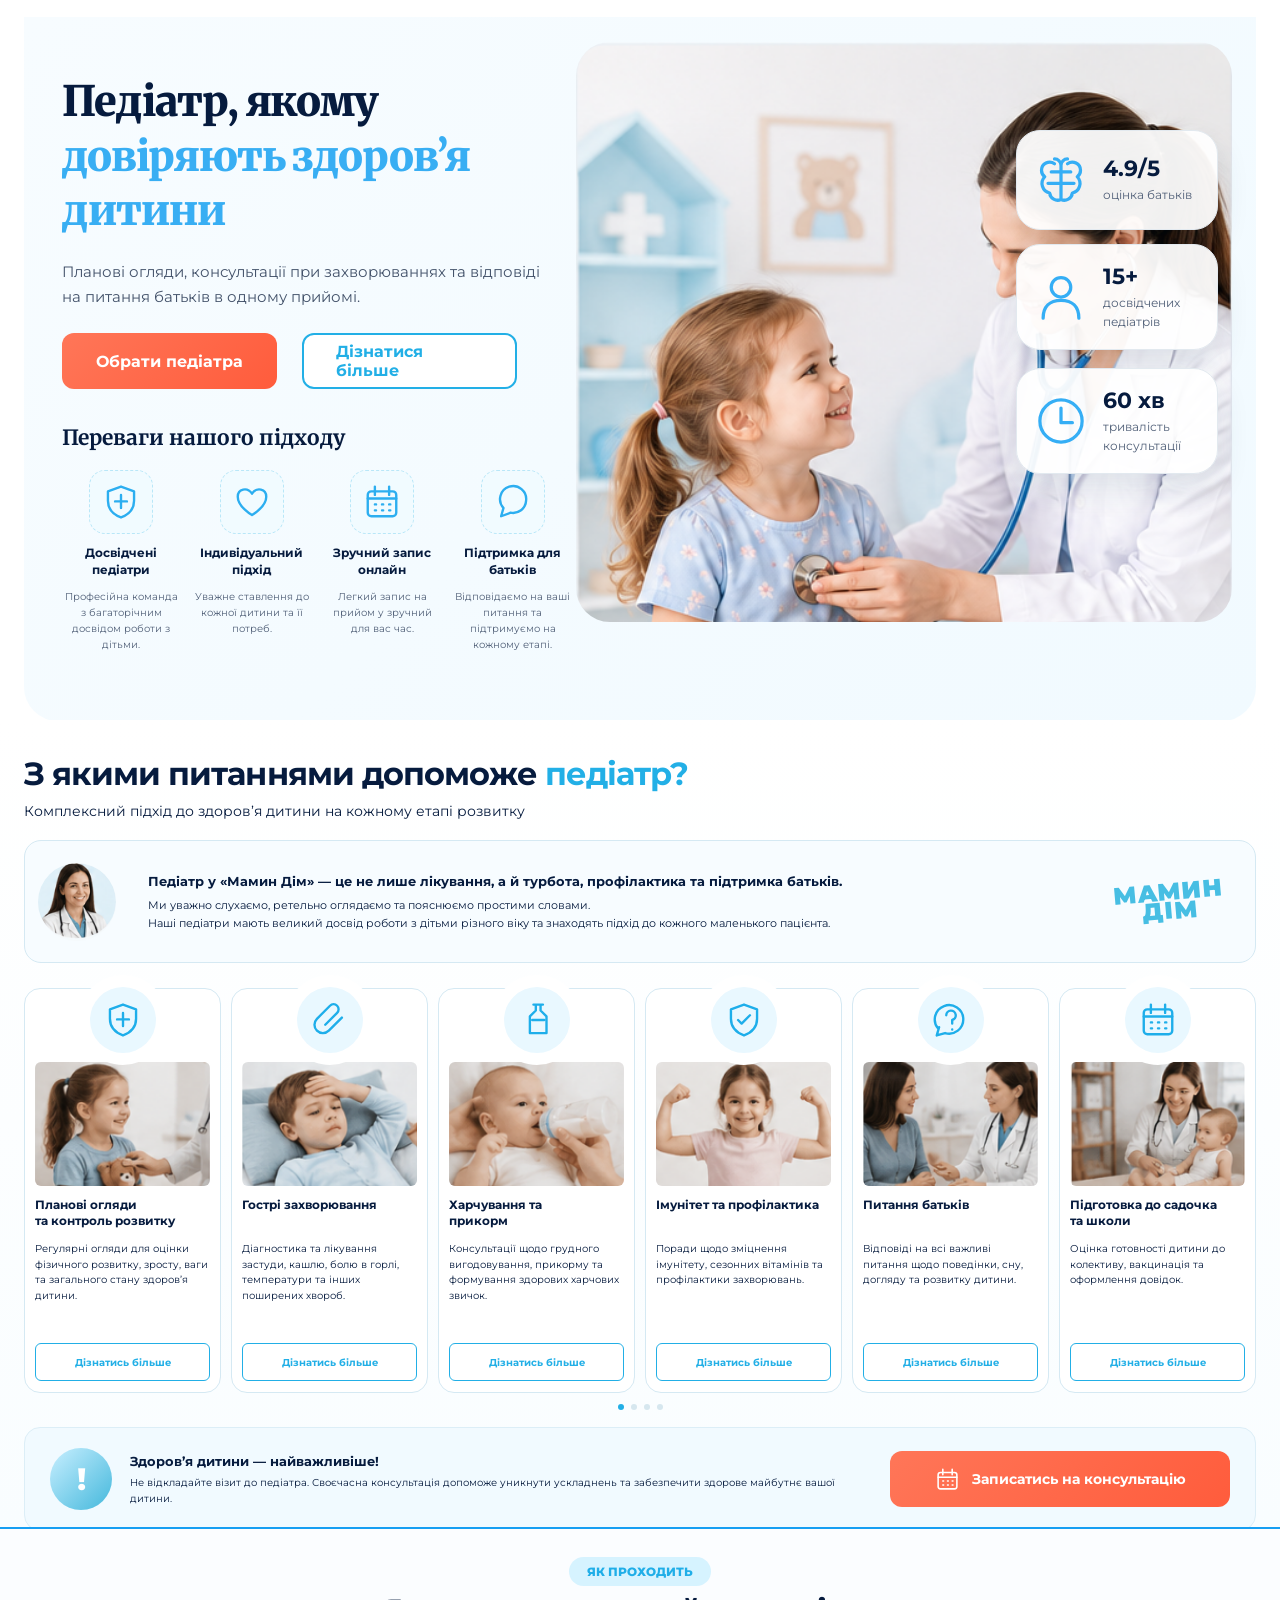
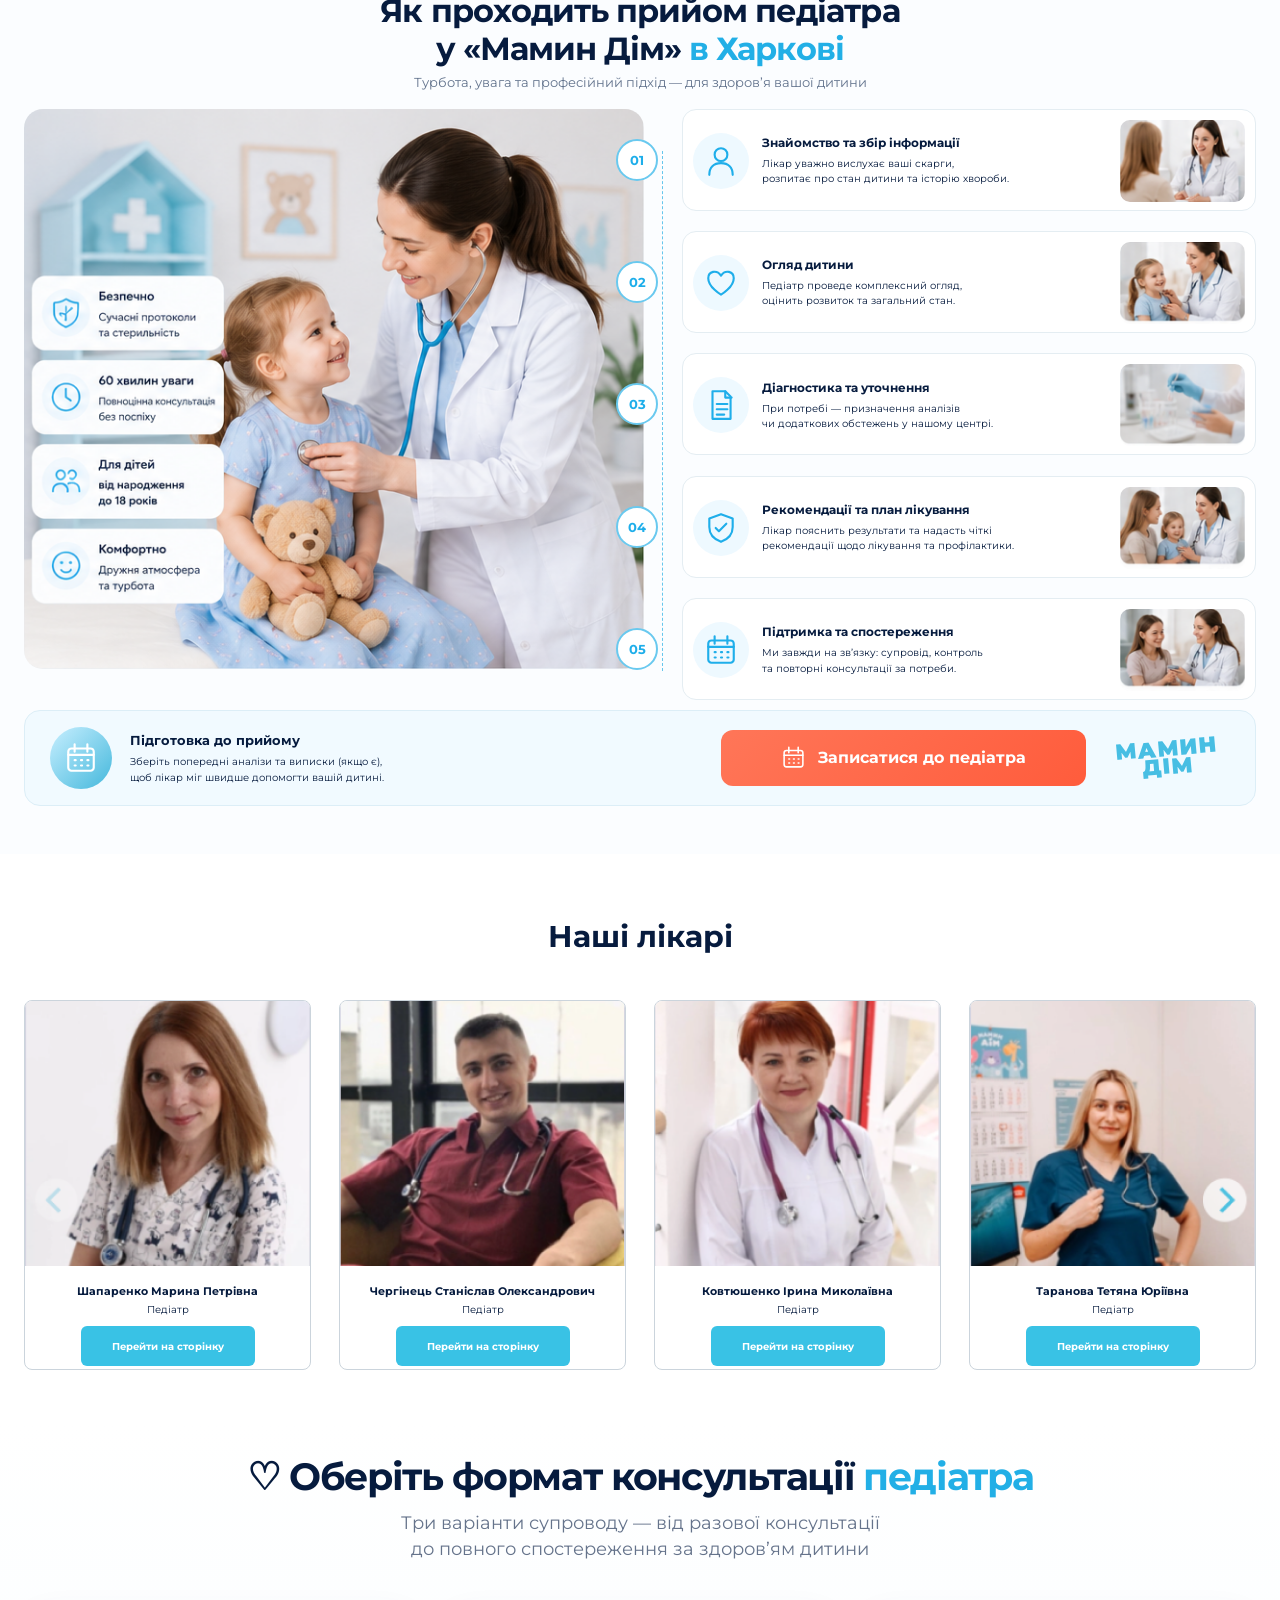
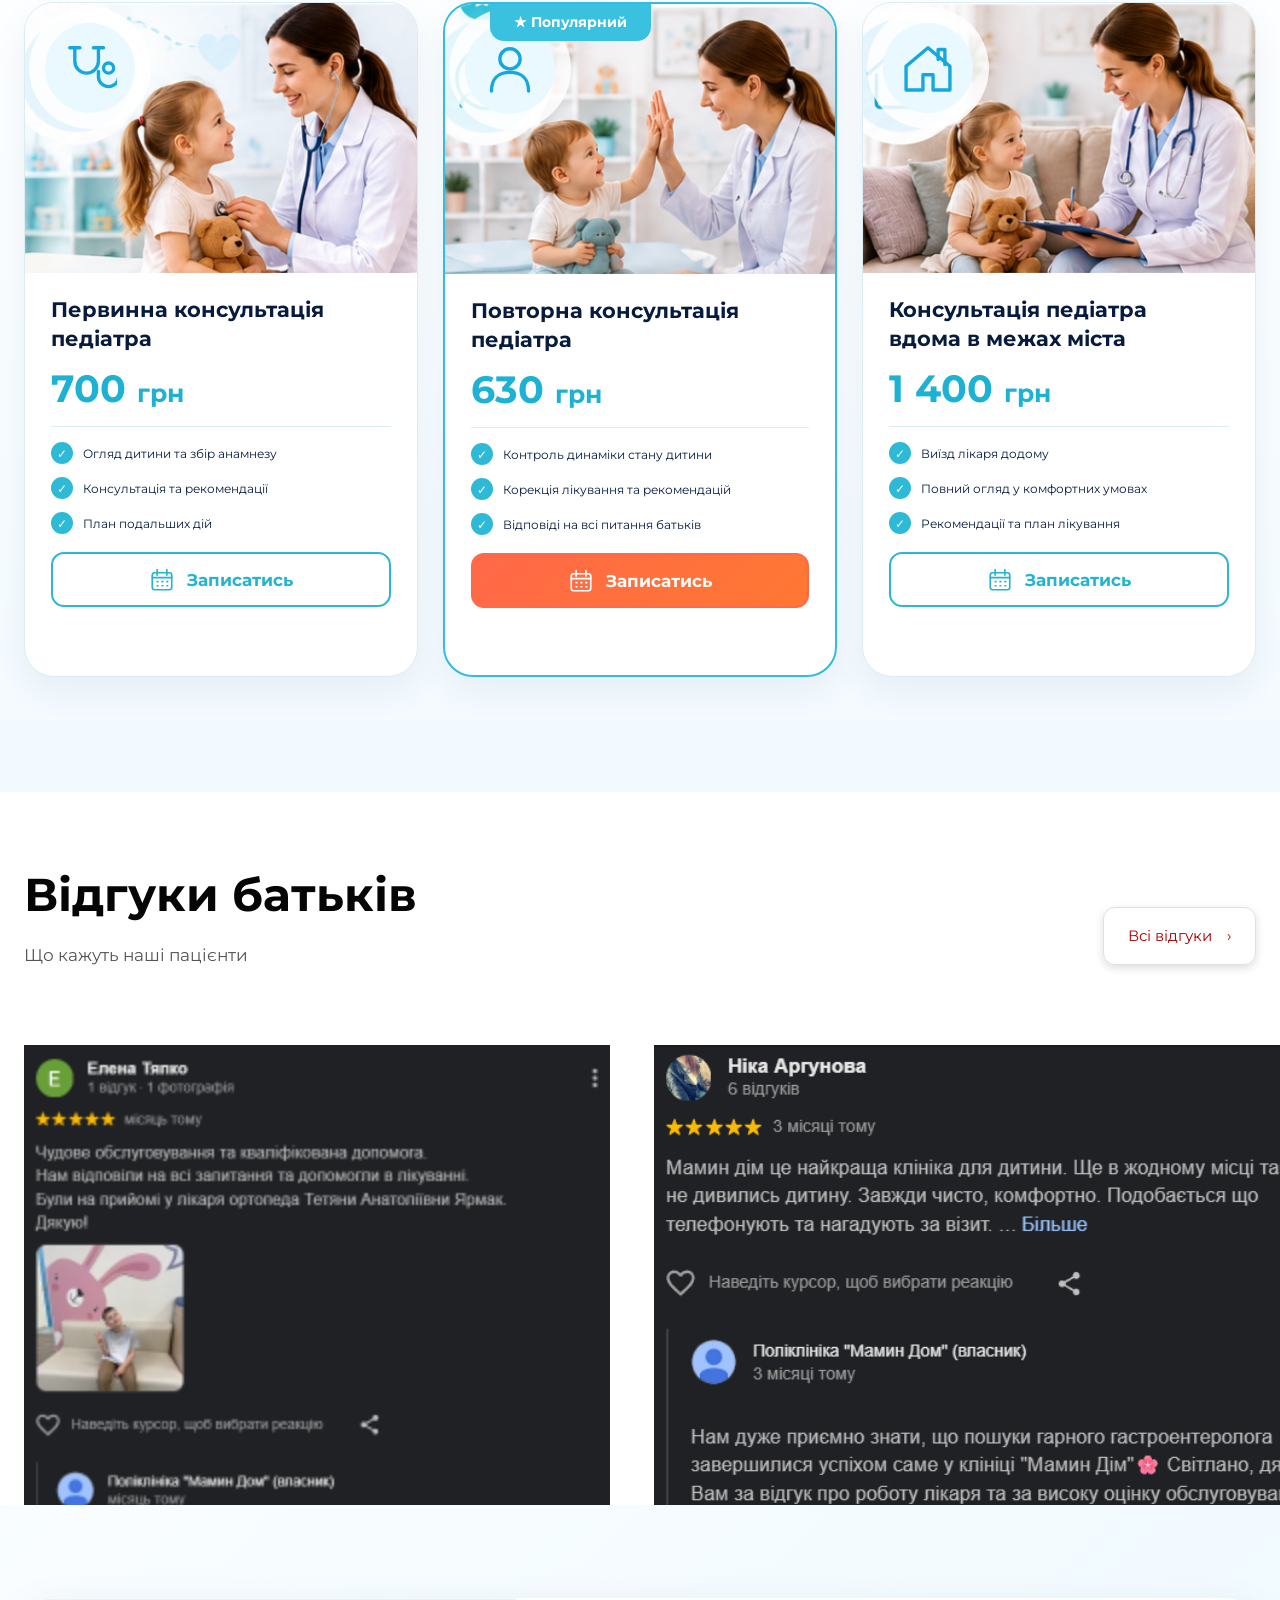
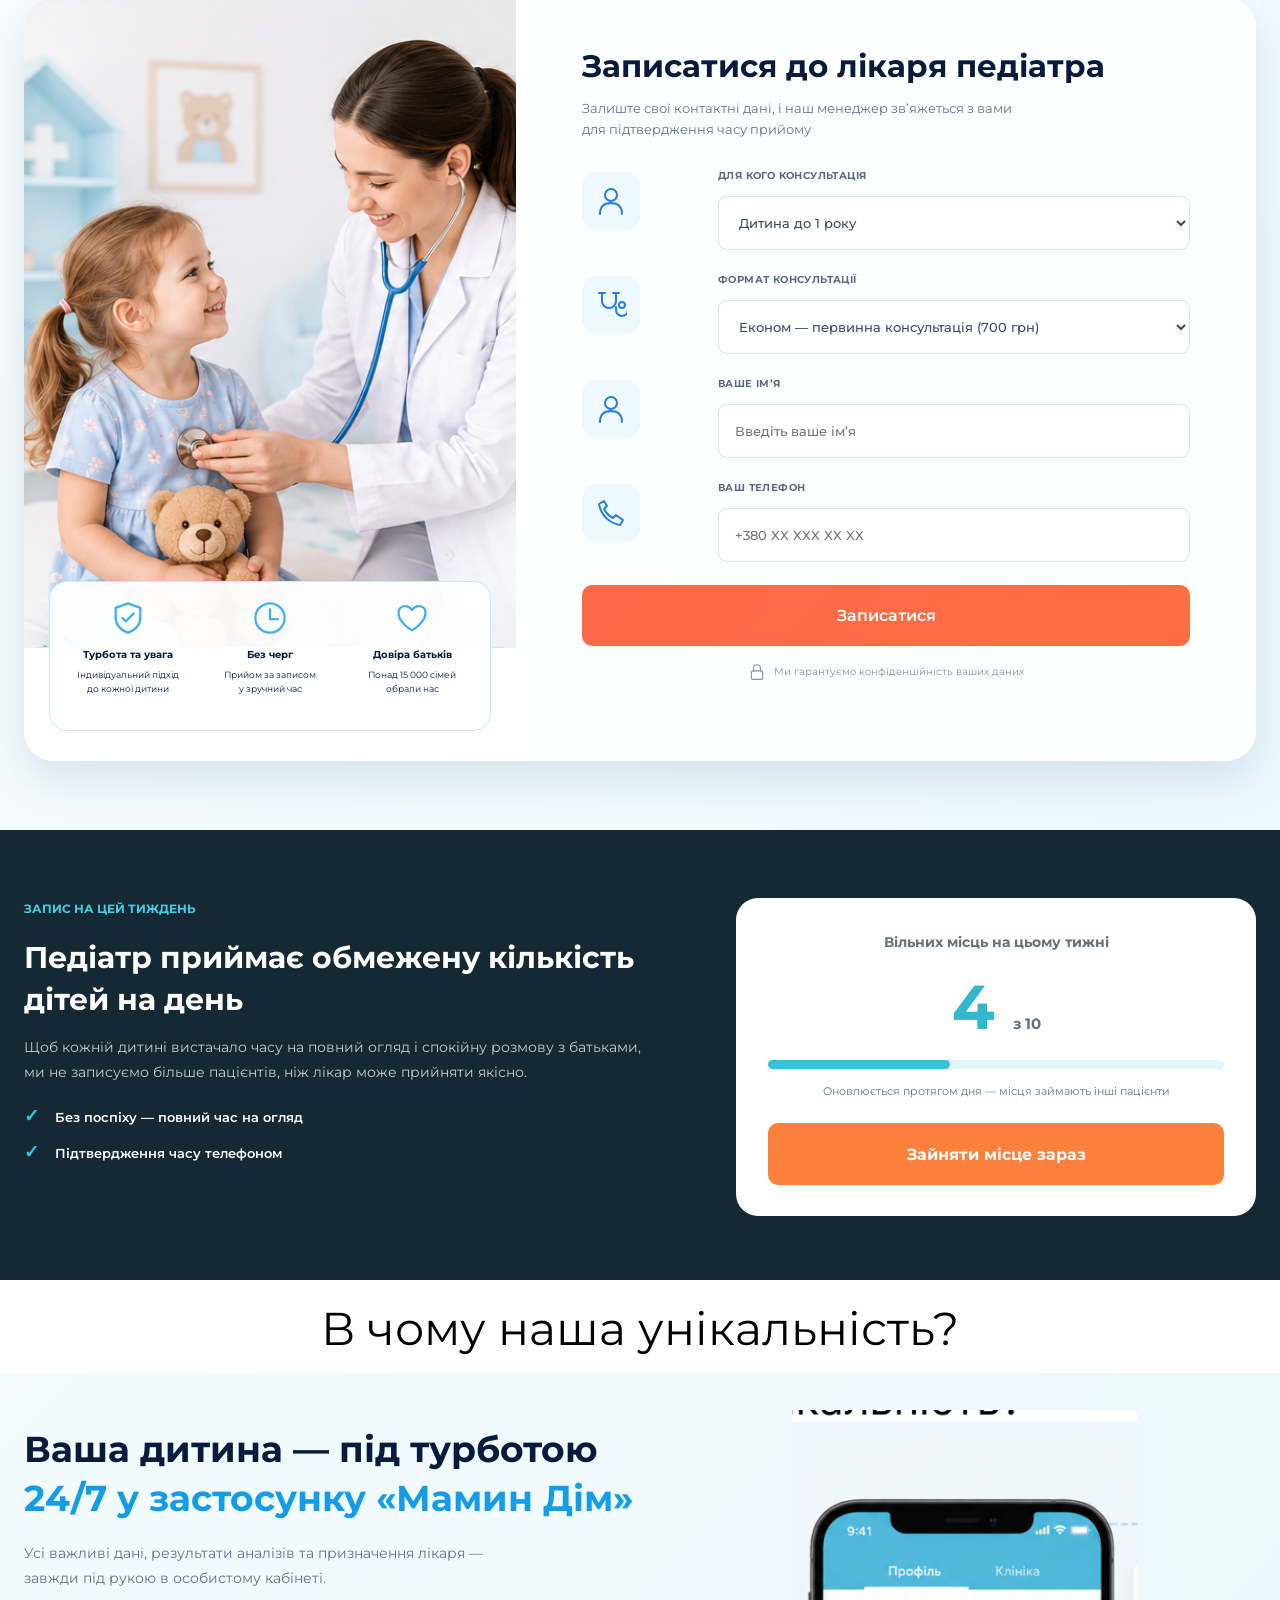
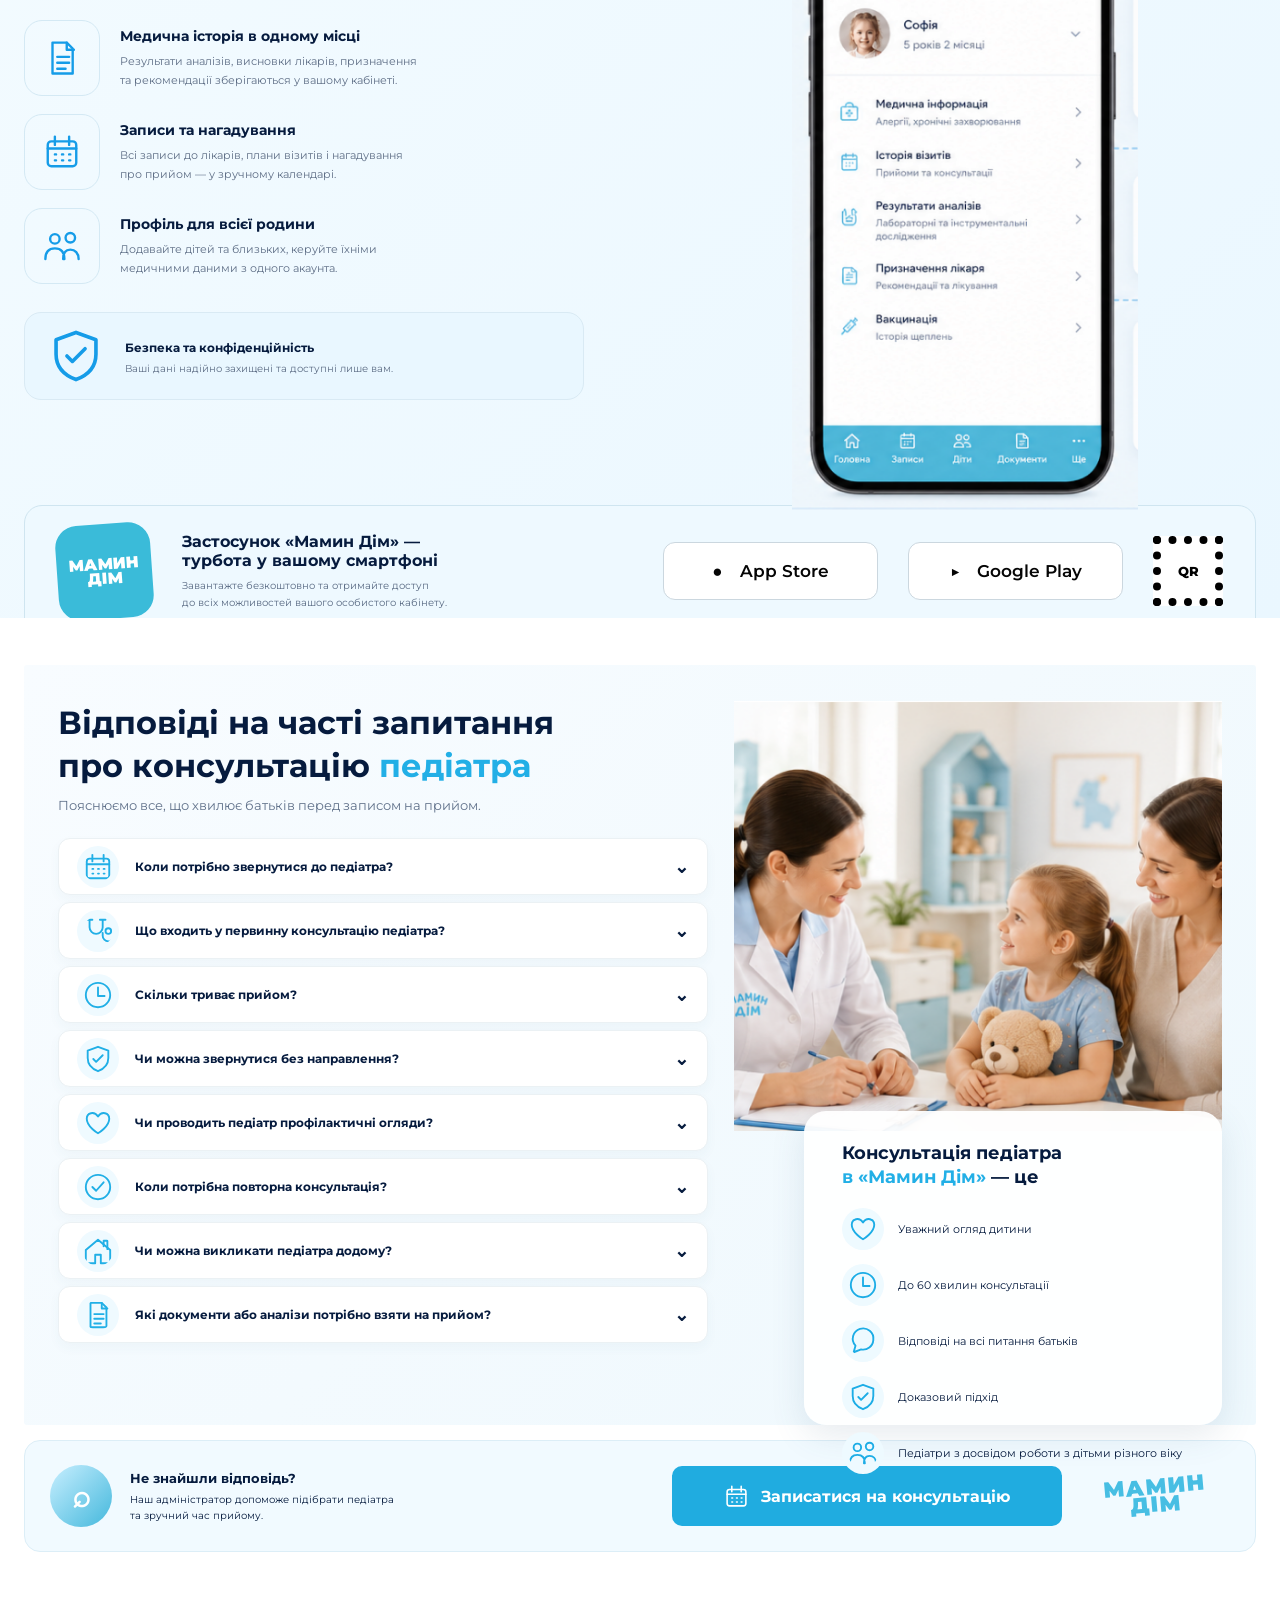
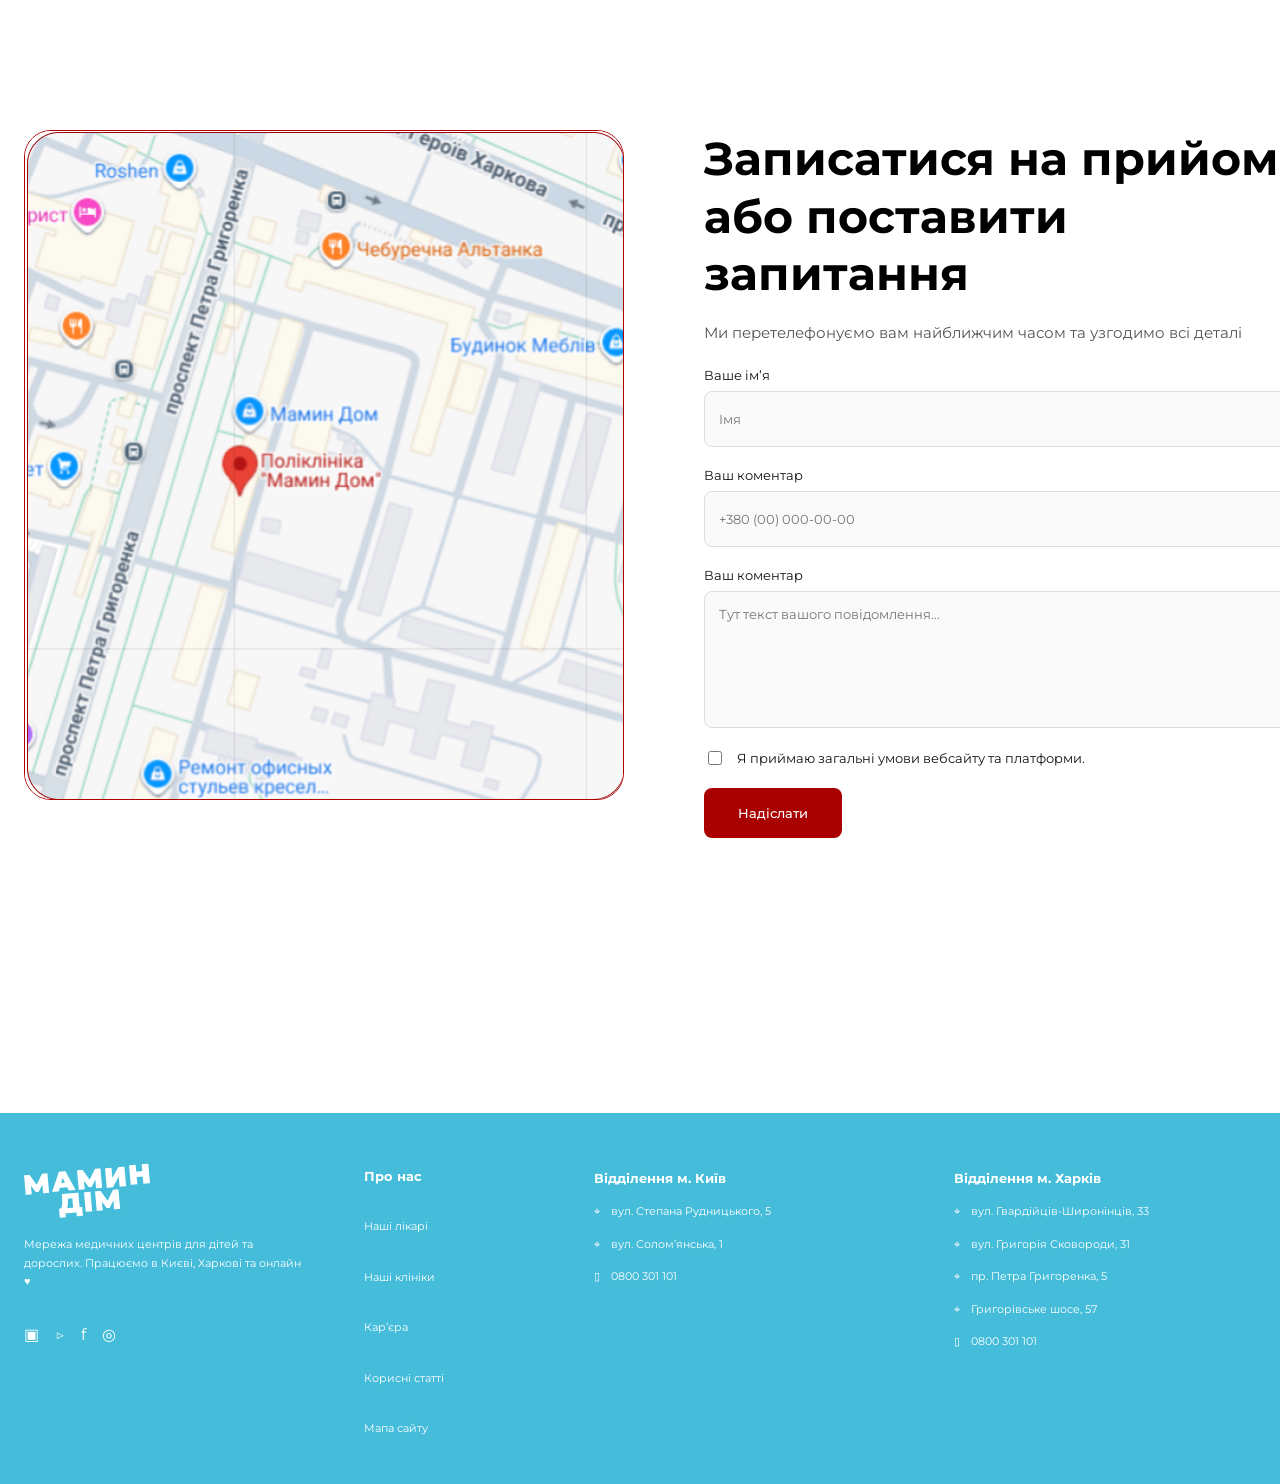
==== commit bfd43378: "Rebuild pediatric page from Figma" ====
--- a/index.html
+++ b/index.html
@@ -1,921 +1,132 @@
-<!DOCTYPE html>
+<!doctype html>
 <html lang="uk">
 <head>
-<meta charset="UTF-8">
-<meta name="viewport" content="width=device-width, initial-scale=1.0">
-<title>Педіатр у Харкові — Мамин Дім</title>
-<meta name="description" content="Консультація педіатра у Харкові: планові огляди, допомога при гострих захворюваннях, профілактика та відповіді на запитання батьків.">
-
-<link rel="icon" type="image/png" href="favicon.ico">
-<link rel="icon" type="image/x-icon" href="favicon.ico">
-
-<link rel="preconnect" href="https://fonts.googleapis.com">
-<link href="https://fonts.googleapis.com/css2?family=Manrope:wght@400;600;700;800&family=Fraunces:opsz,wght@9..144,600&display=swap" rel="stylesheet">
-<link rel="stylesheet" href="styles.css">
-
-<!-- Google Tag Manager -->
-<script>(function(w,d,s,l,i){w[l]=w[l]||[];w[l].push({'gtm.start':
-new Date().getTime(),event:'gtm.js'});var f=d.getElementsByTagName(s)[0],
-j=d.createElement(s),dl=l!='dataLayer'?'&l='+l:'';j.async=true;j.src=
-'https://www.googletagmanager.com/gtm.js?id='+i+dl;f.parentNode.insertBefore(j,f);
-})(window,document,'script','dataLayer','GTM-P6DT6Z9X');</script>
-<!-- End Google Tag Manager -->
-
+  <meta charset="utf-8">
+  <meta name="viewport" content="width=device-width,initial-scale=1">
+  <meta name="description" content="Консультація педіатра у медичному центрі «Мамин Дім» у Харкові">
+  <title>Педіатр у Харкові — Мамин Дім</title>
+  <link rel="icon" href="favicon.ico">
+  <link rel="preconnect" href="https://fonts.googleapis.com">
+  <link rel="preconnect" href="https://fonts.gstatic.com" crossorigin>
+  <link href="https://fonts.googleapis.com/css2?family=Merriweather:wght@700;900&family=Montserrat:wght@400;500;600;700;800&display=swap" rel="stylesheet">
+  <link rel="stylesheet" href="styles.css">
 </head>
 <body>
-    
-<!-- Google Tag Manager (noscript) -->
-<noscript><iframe src="https://www.googletagmanager.com/ns.html?id=GTM-P6DT6Z9X"
-height="0" width="0" style="display:none;visibility:hidden"></iframe></noscript>
-<!-- End Google Tag Manager (noscript) -->
+  <svg class="svg-sprite" aria-hidden="true">
+    <symbol id="i-shield" viewBox="0 0 32 32"><path d="M16 3 27 7v8c0 7-4.6 11.6-11 14-6.4-2.4-11-7-11-14V7l11-4Z"/><path d="m11 16 3 3 7-7"/></symbol>
+    <symbol id="i-shield-cross" viewBox="0 0 32 32"><path d="M16 3 27 7v8c0 7-4.6 11.6-11 14-6.4-2.4-11-7-11-14V7l11-4Z"/><path d="M16 10v11M11 15.5h10"/></symbol>
+    <symbol id="i-paperclip" viewBox="0 0 32 32"><path d="m12 20 10-10a4 4 0 0 0-6-6L5 15a7 7 0 0 0 10 10l11-11"/></symbol>
+    <symbol id="i-heart" viewBox="0 0 32 32"><path d="M16 27S4 20 4 11.5C4 5 12 3 16 9c4-6 12-4 12 2.5C28 20 16 27 16 27Z"/></symbol>
+    <symbol id="i-calendar" viewBox="0 0 32 32"><rect x="4" y="7" width="24" height="21" rx="3"/><path d="M10 3v7M22 3v7M4 13h24M10 18h1M16 18h1M22 18h1M10 23h1M16 23h1M22 23h1"/></symbol>
+    <symbol id="i-chat" viewBox="0 0 32 32"><path d="M27 15a11 11 0 0 1-13 10L6 28l2-7a11 11 0 1 1 19-6Z"/></symbol>
+    <symbol id="i-brain" viewBox="0 0 32 32"><path d="M12 6a5 5 0 0 0-8 4 5 5 0 0 0 2 4 6 6 0 0 0 3 10 5 5 0 0 0 7 4V7a4 4 0 0 0-4-4M20 6a5 5 0 0 1 8 4 5 5 0 0 1-2 4 6 6 0 0 1-3 10 5 5 0 0 1-7 4V7a4 4 0 0 1 4-4M10 11h6M8 18h8M22 11h-6M24 18h-8"/></symbol>
+    <symbol id="i-user" viewBox="0 0 32 32"><circle cx="16" cy="10" r="6"/><path d="M5 29c0-7 4-11 11-11s11 4 11 11"/></symbol>
+    <symbol id="i-clock" viewBox="0 0 32 32"><circle cx="16" cy="16" r="13"/><path d="M16 8v9h7"/></symbol>
+    <symbol id="i-thermometer" viewBox="0 0 32 32"><path d="M14 6a4 4 0 0 1 8 0v13a7 7 0 1 1-8 0V6Z"/><path d="M18 10v13"/></symbol>
+    <symbol id="i-bottle" viewBox="0 0 32 32"><path d="M13 3h8M15 3v5l-5 5v14h14V13l-5-5V3M12 16h10"/></symbol>
+    <symbol id="i-question" viewBox="0 0 32 32"><path d="M5 23a12 12 0 1 1 6 4l-7 2 2-7Z"/><path d="M12 12a4 4 0 1 1 5 4v3M17 24h.01"/></symbol>
+    <symbol id="i-stethoscope" viewBox="0 0 32 32"><path d="M7 4v8a7 7 0 0 0 14 0V4M4 4h6M18 4h6M21 18v3a6 6 0 0 0 12 0v-2"/><circle cx="27" cy="16" r="3"/></symbol>
+    <symbol id="i-home" viewBox="0 0 32 32"><path d="m3 15 13-11 13 11v14H19v-9h-6v9H3V15Z"/><path d="M22 11v-6h4v9"/></symbol>
+    <symbol id="i-check" viewBox="0 0 32 32"><circle cx="16" cy="16" r="13"/><path d="m10 16 4 4 8-9"/></symbol>
+    <symbol id="i-phone" viewBox="0 0 32 32"><path d="M9 4 4 7c2 11 10 19 21 21l3-5-7-5-3 3c-4-2-7-5-9-9l3-3-3-5Z"/></symbol>
+    <symbol id="i-lock" viewBox="0 0 32 32"><rect x="6" y="14" width="20" height="15" rx="3"/><path d="M10 14V9a6 6 0 0 1 12 0v5"/></symbol>
+    <symbol id="i-doc" viewBox="0 0 32 32"><path d="M8 3h12l5 5v21H8V3Z"/><path d="M20 3v6h6M12 15h10M12 20h10M12 25h7"/></symbol>
+    <symbol id="i-family" viewBox="0 0 32 32"><circle cx="10" cy="10" r="4"/><circle cx="23" cy="9" r="4"/><path d="M2 27c0-6 3-9 8-9s8 3 8 9M17 27c0-5 2-8 6-8s7 3 7 8"/></symbol>
+  </svg>
 
-
-<!-- ============ HEADER ============ -->
-<header class="site-header">
-  <div class="wrap header-inner">
-    <div class="logo">
-      <div class="logo-text">
-        <strong>Мамин Дім</strong>
-        <span>медичний центр для дітей</span>
-      </div>
-    </div>
-    <nav class="header-nav">
-      <a href="#pricing">Формати консультацій</a>
-      <a href="#process">Як проходить прийом</a>
-      <a href="#reviews">Відгуки</a>
-      <a href="#problems">Коли звертатися</a>
-      <a href="#faq">Питання</a>
-      <a href="#contacts">Контакти</a>
-    </nav>
-    <a href="tel:0800301101" class="header-contact">
-      <svg viewBox="0 0 24 24" aria-hidden="true"><path d="M6.6 10.8c1.4 2.8 3.8 5.1 6.6 6.6l2.2-2.2c.3-.3.7-.4 1.1-.2 1.2.4 2.5.6 3.8.6.6 0 1 .4 1 1v3.5c0 .6-.4 1-1 1C10.6 21.1 3 13.5 3 4.7c0-.6.4-1 1-1H7.5c.6 0 1 .4 1 1 0 1.3.2 2.6.6 3.8.1.4 0 .8-.2 1.1L6.6 10.8z" fill="none" stroke="currentColor" stroke-width="1.6" stroke-linejoin="round"/></svg>
-      <span><b>0 800 301 101</b><em>просп. Петра Григоренка, 5,<br>Харків</em></span>
-    </a>
-    <a href="tel:0800301101" class="header-phone-mobile" aria-label="Подзвонити">
-      <svg viewBox="0 0 24 24" aria-hidden="true"><path d="M6.6 10.8c1.4 2.8 3.8 5.1 6.6 6.6l2.2-2.2c.3-.3.7-.4 1.1-.2 1.2.4 2.5.6 3.8.6.6 0 1 .4 1 1v3.5c0 .6-.4 1-1 1C10.6 21.1 3 13.5 3 4.7c0-.6.4-1 1-1H7.5c.6 0 1 .4 1 1 0 1.3.2 2.6.6 3.8.1.4 0 .8-.2 1.1L6.6 10.8z" fill="none" stroke="currentColor" stroke-width="1.6" stroke-linejoin="round"/></svg>
-    </a>
-    <button class="burger" data-menu-toggle aria-label="Меню"><span></span><span></span><span></span></button>
-  </div>
-  <nav class="mobile-nav" data-mobile-nav hidden>
-    <a href="#pricing" data-mobile-nav-link>Формати консультацій</a>
-    <a href="#process" data-mobile-nav-link>Як проходить прийом</a>
-    <a href="#reviews" data-mobile-nav-link>Відгуки</a>
-    <a href="#problems" data-mobile-nav-link>Коли звертатися</a>
-    <a href="#faq" data-mobile-nav-link>Питання</a>
-    <a href="#contacts" data-mobile-nav-link>Контакти</a>
-    <button class="btn btn-solid btn-full" data-open-popup="booking">Записатися на консультацію</button>
-  </nav>
-</header>
-
-<!-- ============ HERO ============ -->
-<section class="hero" id="top">
-  <div class="wrap hero-grid">
-    <div class="hero-copy">
-      <a href="tel:0800301101" class="hero-phone-big">0 800 301 101</a>
-      <span class="eyebrow-pill">Педіатр у Харкові</span>
-      <h1>Педіатр, якому <span class="text-blue">довіряють здоров’я дитини</span></h1>
-      <p class="hero-sub">Планові огляди, консультації при захворюваннях та відповіді на запитання батьків в одному прийомі.</p>
-
-      <div class="hero-features">
-        <div class="hero-feature">
-          <span class="icon-svg icon-svg--big" aria-hidden="true"><svg viewBox="0 0 24 24"><path d="M12 3l7 3v6c0 4.5-3 8-7 9-4-1-7-4.5-7-9V6l7-3z"/></svg></span>
-          <strong>Досвідчені педіатри</strong>
-          <span>професійна команда з досвідом роботи з дітьми</span>
+  <main>
+    <section class="hero section" id="top">
+      <div class="hero__surface shell">
+        <div class="hero__copy">
+          <h1>Педіатр, якому <span>довіряють здоров’я дитини</span></h1>
+          <p>Планові огляди, консультації при захворюваннях та відповіді на питання батьків в одному прийомі.</p>
+          <div class="hero__actions"><a class="button button--coral" href="#booking">Обрати педіатра</a><a class="button button--outline" href="#process">Дізнатися більше</a></div>
+          <h2>Переваги нашого підходу</h2>
+          <div class="hero__benefits">
+            <div><span class="icon-box"><svg><use href="#i-shield-cross"/></svg></span><b>Досвідчені<br>педіатри</b><small>Професійна команда з багаторічним досвідом роботи з дітьми.</small></div>
+            <div><span class="icon-box"><svg><use href="#i-heart"/></svg></span><b>Індивідуальний<br>підхід</b><small>Уважне ставлення до кожної дитини та її потреб.</small></div>
+            <div><span class="icon-box"><svg><use href="#i-calendar"/></svg></span><b>Зручний запис<br>онлайн</b><small>Легкий запис на прийом у зручний для вас час.</small></div>
+            <div><span class="icon-box"><svg><use href="#i-chat"/></svg></span><b>Підтримка для<br>батьків</b><small>Відповідаємо на ваші питання та підтримуємо на кожному етапі.</small></div>
+          </div>
         </div>
-        <div class="hero-feature">
-          <span class="icon-svg icon-svg--big" aria-hidden="true"><svg viewBox="0 0 24 24"><circle cx="12" cy="8" r="4"/><path d="M4 21c0-4.4 3.6-8 8-8s8 3.6 8 8"/></svg></span>
-          <strong>Індивідуальний підхід</strong>
-          <span>уважне ставлення до кожної дитини та її потреб</span>
-        </div>
-        <div class="hero-feature">
-          <span class="icon-svg icon-svg--big" aria-hidden="true"><svg viewBox="0 0 24 24"><rect x="3" y="5" width="18" height="16" rx="2"/><path d="M3 10h18M8 3v4M16 3v4"/></svg></span>
-          <strong>Зручний запис онлайн</strong>
-          <span>легкий запис на прийом у зручний для вас час</span>
-        </div>
-        <div class="hero-feature">
-          <span class="icon-svg icon-svg--big" aria-hidden="true"><svg viewBox="0 0 24 24"><circle cx="12" cy="12" r="9"/><path d="M12 7v10M7 12h10"/></svg></span>
-          <strong>Підтримка для батьків</strong>
-          <span>відповіді на запитання на кожному етапі</span>
+        <div class="hero__visual">
+          <img src="photos/pediatric-hero.png" alt="Педіатр оглядає дитину">
+          <div class="hero-stat hero-stat--one"><svg><use href="#i-brain"/></svg><div><b>4.9/5</b><span>оцінка батьків</span></div></div>
+          <div class="hero-stat hero-stat--two"><svg><use href="#i-user"/></svg><div><b>15+</b><span>досвідчених<br>педіатрів</span></div></div>
+          <div class="hero-stat hero-stat--three"><svg><use href="#i-clock"/></svg><div><b>60 хв</b><span>тривалість<br>консультації</span></div></div>
         </div>
       </div>
+    </section>
 
-      <div class="hero-actions">
-        <button class="btn btn-solid" data-open-popup="booking"><span class="icon-svg icon-svg--mini icon-svg--onblue" aria-hidden="true"><svg viewBox="0 0 24 24"><rect x="3" y="5" width="18" height="16" rx="2"/><path d="M3 10h18M8 3v4M16 3v4"/></svg></span>Обрати педіатра</button>
-        <a href="#problems" class="btn btn-outline">Дізнатися більше</a>
+    <section class="help section" id="services">
+      <div class="shell help__inner">
+        <h2>З якими питаннями допоможе <span>педіатр?</span></h2>
+        <p class="section-lead">Комплексний підхід до здоров’я дитини на кожному етапі розвитку</p>
+        <div class="doctor-note"><img src="photos/figma-assets/pediatrician-avatar.png" alt="Лікар-педіатр"><div><b>Педіатр у «Мамин Дім» — це не лише лікування, а й турбота, профілактика та підтримка батьків.</b><p>Ми уважно слухаємо, ретельно оглядаємо та пояснюємо простими словами.<br>Наші педіатри мають великий досвід роботи з дітьми різного віку та знаходять підхід до кожного маленького пацієнта.</p></div><span class="brand brand--blue">МАМИН<br>ДІМ</span></div>
+        <div class="service-cards">
+          <article class="service-card"><span class="service-icon"><svg><use href="#i-shield-cross"/></svg></span><img src="photos/figma-assets/question-1.png" alt="Плановий огляд"><h3>Планові огляди<br>та контроль розвитку</h3><p>Регулярні огляди для оцінки фізичного розвитку, зросту, ваги та загального стану здоров’я дитини.</p><a href="#booking">Дізнатись більше</a></article>
+          <article class="service-card"><span class="service-icon"><svg><use href="#i-paperclip"/></svg></span><img src="photos/figma-assets/question-2.png" alt="Гостре захворювання"><h3>Гострі захворювання</h3><p>Діагностика та лікування застуди, кашлю, болю в горлі, температури та інших поширених хвороб.</p><a href="#booking">Дізнатись більше</a></article>
+          <article class="service-card"><span class="service-icon"><svg><use href="#i-bottle"/></svg></span><img src="photos/figma-assets/question-3.png" alt="Харчування дитини"><h3>Харчування та<br>прикорм</h3><p>Консультації щодо грудного вигодовування, прикорму та формування здорових харчових звичок.</p><a href="#booking">Дізнатись більше</a></article>
+          <article class="service-card"><span class="service-icon"><svg><use href="#i-shield"/></svg></span><img src="photos/figma-assets/question-4.png" alt="Здоровий імунітет"><h3>Імунітет та профілактика</h3><p>Поради щодо зміцнення імунітету, сезонних вітамінів та профілактики захворювань.</p><a href="#booking">Дізнатись більше</a></article>
+          <article class="service-card"><span class="service-icon"><svg><use href="#i-question"/></svg></span><img src="photos/figma-assets/question-5.png" alt="Розмова з педіатром"><h3>Питання батьків</h3><p>Відповіді на всі важливі питання щодо поведінки, сну, догляду та розвитку дитини.</p><a href="#booking">Дізнатись більше</a></article>
+          <article class="service-card"><span class="service-icon"><svg><use href="#i-calendar"/></svg></span><img src="photos/figma-assets/question-6.png" alt="Підготовка до садочка"><h3>Підготовка до садочка<br>та школи</h3><p>Оцінка готовності дитини до колективу, вакцинація та оформлення довідок.</p><a href="#booking">Дізнатись більше</a></article>
+        </div>
+        <div class="dots"><i></i><i></i><i></i><i></i></div>
+        <div class="wide-cta"><span class="round-icon">!</span><div><b>Здоров’я дитини — найважливіше!</b><p>Не відкладайте візит до педіатра. Своєчасна консультація допоможе уникнути ускладнень та забезпечити здорове майбутнє вашої дитини.</p></div><a class="button button--coral" href="#booking"><svg><use href="#i-calendar"/></svg>Записатись на консультацію</a></div>
       </div>
-      <p class="hero-disclaimer"><span class="icon-svg icon-svg--mini" aria-hidden="true"><svg viewBox="0 0 24 24"><path d="M12 3l7 3v6c0 4.5-3 8-7 9-4-1-7-4.5-7-9V6l7-3z"/></svg></span>Приймаємо дітей від народження до 18 років</p>
-    </div>
-    <div class="hero-media">
-      <div class="hero-photo" style="background-image:url('photos/pediatric-hero.png')" role="img" aria-label="Педіатр оглядає дитину"></div>
-      <div class="hero-doctor-badge">
-        <span class="hero-doctor-badge__icon icon-photo" aria-label="Місце для фото"><img src="photos/doctor_icon.png" loading="lazy" alt=""></span>
-        <div>
-          <span class="hero-doctor-badge__role">Лікар-педіатр</span>
-          <strong>Шапаренко Марина Петрівна</strong>
-          <em>прийом дітей 0–18 років</em>
-        </div>
-      </div>
-    </div>
-    <div class="hero-stats">
-      <div class="stat-card"><span class="stat-icon icon-photo" aria-label="Місце для іконки"><img src="photos/icon1.png" loading="lazy" alt=""></span><div><b>15+</b><span>досвідчених педіатрів</span></div></div>
-      <div class="stat-card"><span class="stat-icon icon-photo" aria-label="Місце для іконки"><img src="photos/icon3.png" loading="lazy" alt=""></span><div><b>0–18</b><span>років — вік наших пацієнтів</span></div></div>
-      <div class="stat-card"><span class="stat-icon icon-photo" aria-label="Місце для іконки"><img src="photos/icon2.png" loading="lazy" alt=""></span><div><b>4.9 / 5</b><span>оцінка батьків</span></div></div>
-      <div class="stat-card"><span class="stat-icon icon-photo" aria-label="Місце для іконки"><img src="photos/icon4.png" loading="lazy" alt=""></span><div><b>60 хв</b><span>тривалість консультації</span></div></div>
-    </div>
-  </div>
-</section>
+    </section>
 
-<!-- ============ З ЯКИМИ СИМПТОМАМИ ДОПОМАГАЄ ТРАВМАТОЛОГ ============ -->
-<section class="symptoms" id="problems">
-  <div class="wrap">
-    <h2>З якими питаннями допоможе <span class="text-blue">педіатр?</span></h2>
-    <p class="muted">Комплексний підхід до здоров’я дитини на кожному етапі розвитку</p>
-    <div class="pediatric-context">
-      <div class="pediatric-context__doctor" style="background-image:url('photos/figma-assets/pediatrician-avatar.png')" role="img" aria-label="Лікар-педіатр"></div>
-      <div>
-        <strong>Педіатр у «Мамин Дім» — це не лише лікування, а й турбота, профілактика та підтримка батьків.</strong>
-        <p>Ми уважно слухаємо, ретельно оглядаємо та пояснюємо простими словами. Наші педіатри мають досвід роботи з дітьми різного віку та знаходять підхід до кожного маленького пацієнта.</p>
-      </div>
-      <span class="pediatric-context__mark">Мамин<br>Дім</span>
-    </div>
-    <div class="symptoms-track">
-      <button class="symptoms-nav symptoms-prev" aria-label="Назад">&#10094;</button>
-      <div class="symptoms-scroll" data-symptoms-scroll>
-        <article class="symptom-card" data-card-icon="✚">
-          <div class="symptom-photo" style="background-image:url('photos/figma-assets/question-1.png')" role="img" aria-label="Плановий огляд дитини"></div>
-          <h3>Планові огляди та контроль розвитку</h3>
-          <p>Регулярні огляди для оцінки фізичного розвитку, зросту, ваги та загального стану здоров’я дитини.</p>
-          <button class="btn btn-solid btn-full" data-open-popup="booking">Дізнатися більше</button>
-        </article>
-        <article class="symptom-card" data-card-icon="⌁">
-          <div class="symptom-photo" style="background-image:url('photos/figma-assets/question-2.png')" role="img" aria-label="Гострі захворювання"></div>
-          <h3>Гострі захворювання</h3>
-          <p>Діагностика та лікування застуди, кашлю, болю в горлі, температури та інших поширених хвороб.</p>
-          <button class="btn btn-solid btn-full" data-open-popup="booking">Дізнатися більше</button>
-        </article>
-        <article class="symptom-card" data-card-icon="♧">
-          <div class="symptom-photo" style="background-image:url('photos/figma-assets/question-3.png')" role="img" aria-label="Харчування та прикорм"></div>
-          <h3>Харчування та прикорм</h3>
-          <p>Консультації щодо грудного вигодовування, прикорму та формування здорових харчових звичок.</p>
-          <button class="btn btn-solid btn-full" data-open-popup="booking">Дізнатися більше</button>
-        </article>
-        <article class="symptom-card" data-card-icon="◇">
-          <div class="symptom-photo" style="background-image:url('photos/figma-assets/question-4.png')" role="img" aria-label="Імунітет та профілактика"></div>
-          <h3>Імунітет та профілактика</h3>
-          <p>Поради щодо зміцнення імунітету, сезонних вітамінів та профілактики захворювань.</p>
-          <button class="btn btn-solid btn-full" data-open-popup="booking">Дізнатися більше</button>
-        </article>
-        <article class="symptom-card" data-card-icon="?">
-          <div class="symptom-photo" style="background-image:url('photos/figma-assets/question-5.png')" role="img" aria-label="Питання батьків"></div>
-          <h3>Питання батьків</h3>
-          <p>Відповіді на важливі питання щодо поведінки, сну, догляду та розвитку дитини.</p>
-          <button class="btn btn-solid btn-full" data-open-popup="booking">Дізнатися більше</button>
-        </article>
-        <article class="symptom-card" data-card-icon="▦">
-          <div class="symptom-photo" style="background-image:url('photos/figma-assets/question-6.png')" role="img" aria-label="Підготовка до садочка та школи"></div>
-          <h3>Підготовка до садочка та школи</h3>
-          <p>Оцінка готовності дитини до колективу, вакцинація та оформлення необхідних довідок.</p>
-          <button class="btn btn-solid btn-full" data-open-popup="booking">Дізнатися більше</button>
-        </article>
-      </div>
-      <button class="symptoms-nav symptoms-next" aria-label="Вперед">&#10095;</button>
-    </div>
-    <div class="symptoms-dots" data-symptoms-dots></div>
-    <div class="pediatric-priority">
-      <span class="pediatric-priority__icon" aria-hidden="true">!</span>
-      <div><strong>Здоров’я дитини — найважливіше!</strong><p>Не відкладайте візит до педіатра. Своєчасна консультація допоможе уникнути ускладнень та забезпечити здорове майбутнє вашої дитини.</p></div>
-      <button class="btn btn-solid" data-open-popup="booking">Записатися на консультацію</button>
-    </div>
-  </div>
-</section>
-
-<!-- ============ ЦІНИ (перенесено сюди, перед симптомами, на прохання клієнта) ============ -->
-<section class="pricing" id="pricing">
-  <div class="wrap">
-    <h2 class="center">Оберіть формат консультації педіатра</h2>
-    <p class="center muted">Три варіанти супроводу — від разової консультації до допомоги вдома</p>
-    <div class="pricing-grid">
-      <article class="price-card">
-        <div class="price-photo" style="background-image:url('photos/figma-assets/price-1.png')" role="img" aria-label="Первинна консультація педіатра"></div>
-        <h3>Первинна консультація педіатра</h3>
-        <div class="price-value">700 грн</div>
-        <ul class="price-list"><li>Огляд дитини та збір анамнезу</li><li>Індивідуальні рекомендації</li><li>План подальших дій</li></ul>
-        <button class="btn btn-outline btn-full" data-open-popup="booking">Записатись</button>
-      </article>
-      <article class="price-card price-card--main">
-        <span class="price-badge">Найпопулярніше</span>
-        <div class="price-photo" style="background-image:url('photos/figma-assets/price-2.png')" role="img" aria-label="Повторна консультація педіатра"></div>
-        <h3>Повторна консультація педіатра</h3>
-        <div class="price-value">630 грн</div>
-        <ul class="price-list"><li>Контроль динаміки стану</li><li>Корекція лікування</li><li>Відповіді на запитання батьків</li></ul>
-        <button class="btn btn-solid btn-full" data-open-popup="booking">Записатись</button>
-      </article>
-      <article class="price-card">
-        <div class="price-photo" style="background-image:url('photos/figma-assets/price-3.png')" role="img" aria-label="Консультація педіатра вдома"></div>
-        <h3>Консультація педіатра вдома в межах міста</h3>
-        <div class="price-value">1 400 грн</div>
-        <ul class="price-list"><li>Виїзд лікаря додому</li><li>Повний огляд у комфортних умовах</li><li>Рекомендації та план лікування</li></ul>
-        <button class="btn btn-outline btn-full" data-open-popup="booking">Записатись</button>
-      </article>
-    </div>
-    <div class="pricing-note">
-      <span>Турбота та увага до кожної дитини</span>
-      <span>Зручний запис на консультацію без черг</span>
-    </div>
-  </div>
-</section>
-
-<!-- ============ ПРО ЛІКАРЯ (розширений блок — фото, досвід, статистика, контакти) ============ -->
-<section class="doctor-intro" id="doctor">
-
-  <!-- Окремий спрощений дизайн блоку "Про лікаря" тільки для мобільних —
-       на десктопі прихований, замість нього показується розширений блок нижче. -->
-  <div class="doctor-mobile2">
-    <div class="wrap">
-      <span class="eyebrow-pill">Про лікаря</span>
-      <div class="doctor-mobile2-photo-wrap">
-        <div class="doctor-mobile2-photo" style="background-image:url('photos/pediatric-hero.png')" role="img" aria-label="Шапаренко Марина Петрівна"></div>
-        <div class="doctor-mobile2-badge">
-          <strong>Шапаренко Марина Петрівна</strong>
-          <span>Лікар-педіатр</span>
-          <div class="doctor-mobile2-badge__pill"><span class="icon-svg icon-svg--mini" aria-hidden="true"><svg viewBox="0 0 24 24"><path d="M9 12l2 2 4-4"/><path d="M12 3l7 3v6c0 4.5-3 8-7 9-4-1-7-4.5-7-9V6l7-3z"/></svg></span>діти від народження до 18 років</div>
-        </div>
-      </div>
-
-      <h2>Турбота, якій довіряють батьки</h2>
-      <p class="doctor-mobile2-lead">Уважно слухаємо, ретельно оглядаємо дитину та пояснюємо рекомендації простими словами.</p>
-
-      <div class="doctor-mobile2-stats">
-        <div class="doctor-mobile2-stat">
-          <span class="icon-svg icon-svg--big" aria-hidden="true"><svg viewBox="0 0 24 24"><rect x="3" y="5" width="18" height="16" rx="2"/><path d="M3 10h18M8 3v4M16 3v4"/></svg></span>
-          <b>0–18 років</b>
-          <span>вік маленьких пацієнтів</span>
-        </div>
-        <div class="doctor-mobile2-stat">
-          <span class="icon-svg icon-svg--big" aria-hidden="true"><svg viewBox="0 0 24 24"><circle cx="9" cy="8" r="3"/><path d="M2 20c0-3.5 3-6 7-6s7 2.5 7 6"/><circle cx="17" cy="9" r="2.4"/><path d="M15.5 14c2.8.3 4.5 2.3 4.5 6"/></svg></span>
-          <b>60 хв</b>
-          <span>повноцінної консультації</span>
-        </div>
-        <div class="doctor-mobile2-stat">
-          <span class="icon-svg icon-svg--big" aria-hidden="true"><svg viewBox="0 0 24 24"><path d="M12 3l2.6 5.8 6.2.6-4.7 4.2 1.4 6.2L12 16.9 6.5 19.8l1.4-6.2L3.2 9.4l6.2-.6z"/></svg></span>
-          <b>4.9 / 5</b>
-          <span>середня оцінка пацієнтів</span>
-        </div>
-      </div>
-
-      <div class="doctor-mobile2-callout">
-        <span class="icon-svg icon-svg--big" aria-hidden="true"><svg viewBox="0 0 24 24"><path d="M9 12l2 2 4-4"/><path d="M12 3l7 3v6c0 4.5-3 8-7 9-4-1-7-4.5-7-9V6l7-3z"/></svg></span>
-        <p>Доказовий підхід, індивідуальні рекомендації та підтримка для батьків.</p>
-        <div class="doctor-mobile2-callout__photo" style="background-image:url('photos/pediatric-process.png')" aria-hidden="true"></div>
-      </div>
-
-      <button class="btn btn-solid btn-full doctor-mobile2-cta" type="button" data-open-popup="booking">Записатися до лікаря <span class="icon-svg icon-svg--mini icon-svg--onblue" aria-hidden="true"><svg viewBox="0 0 24 24"><path d="M5 12h14M13 6l6 6-6 6"/></svg></span></button>
-      <p class="hero-disclaimer doctor-mobile2-disclaimer"><span class="icon-svg icon-svg--mini" aria-hidden="true"><svg viewBox="0 0 24 24"><path d="M12 3l7 3v6c0 4.5-3 8-7 9-4-1-7-4.5-7-9V6l7-3z"/></svg></span>Ваше здоров'я — у надійних руках</p>
-    </div>
-  </div>
-
-  <div class="doctor-hero">
-    <div class="doctor-hero-copy">
-      <span class="eyebrow doctor-intro-eyebrow">Консультація лікаря</span>
-      <h2>Шапаренко Марина<br>Петрівна</h2>
-      <p class="doctor-hero-role">Лікар-педіатр</p>
-      <p class="doctor-hero-desc">Планові огляди, допомога при гострих захворюваннях, консультації щодо харчування, розвитку, імунітету та профілактики.</p>
-      <div class="doctor-hero-actions">
-        <button class="btn btn-solid" data-open-popup="booking"><span class="icon-svg icon-svg--mini icon-svg--onblue" aria-hidden="true"><svg viewBox="0 0 24 24"><rect x="3" y="5" width="18" height="16" rx="2"/><path d="M3 10h18M8 3v4M16 3v4"/></svg></span>Записатися на консультацію</button>
-        <button class="btn btn-outline" type="button" data-open-popup="booking"><span class="icon-svg icon-svg--mini" aria-hidden="true"><svg viewBox="0 0 24 24"><path d="M6 3h9l4 4v14a1 1 0 0 1-1 1H6a1 1 0 0 1-1-1V4a1 1 0 0 1 1-1z"/><path d="M9 12h6M9 16h6M9 8h3"/></svg></span>Обрати час</button>
-      </div>
-    </div>
-    <div class="doctor-hero-photo-wrap">
-      <div class="doctor-hero-photo" style="background-image:url('photos/pediatric-hero.png')" role="img" aria-label="Шапаренко Марина Петрівна"></div>
-      <div class="hero-doctor-badge doctor-hero-badge">
-        <span class="hero-doctor-badge__icon icon-photo" aria-label="Місце для фото"><img src="photos/doctor_icon.png" loading="lazy" alt=""></span>
-        <div>
-          <span class="hero-doctor-badge__role">Лікар-педіатр</span>
-          <strong>Шапаренко М. П.</strong>
-          <em>прийом дітей 0–18 років</em>
-        </div>
-      </div>
-    </div>
-  </div>
-
-  <div class="doctor-about-band">
-    <div class="wrap doctor-about-grid">
-      <div class="doctor-about-photo" style="background-image:url('photos/pediatric-process.png')" role="img" aria-label="Консультація педіатра"></div>
-      <div class="doctor-mobile-card">
-        <strong>Шапаренко Марина Петрівна</strong>
-        <span class="doctor-mobile-card__role">Лікар-педіатр</span>
-        <div class="doctor-mobile-card__row"><span>Категорія</span><b>Лікар</b></div>
-        <div class="doctor-mobile-card__row"><span>Напрям</span><b>Педіатрія</b></div>
-        <div class="doctor-mobile-card__row"><span>Приймає</span><b>м. Харків</b></div>
-        <div class="doctor-mobile-card__row"><span>Кого приймає</span><b>Діти 0–18 років</b></div>
-      </div>
-      <div class="doctor-about-copy">
-        <span class="eyebrow doctor-intro-eyebrow">Про лікаря</span>
-        <h3>Турбота, якій довіряють</h3>
-        <p>Педіатр супроводжує дитину від планового огляду до одужання та допомагає батькам приймати спокійні, обґрунтовані рішення.</p>
-        <ul class="doctor-about-list">
-          <li><span class="icon-svg" aria-hidden="true"><svg viewBox="0 0 24 24"><rect x="3" y="5" width="18" height="16" rx="2"/><path d="M3 10h18M8 3v4M16 3v4"/></svg></span>Планові огляди та контроль розвитку дитини</li>
-          <li><span class="icon-svg" aria-hidden="true"><svg viewBox="0 0 24 24"><circle cx="12" cy="8" r="4"/><path d="M4 21c0-4.4 3.6-8 8-8s8 3.6 8 8"/></svg></span>Допомога при гострих захворюваннях</li>
-          <li><span class="icon-svg" aria-hidden="true"><svg viewBox="0 0 24 24"><path d="M22 9L12 5 2 9l10 4 10-4z"/><path d="M6 11v5c0 1.7 2.7 3 6 3s6-1.3 6-3v-5"/></svg></span>Доказовий підхід до лікування та профілактики</li>
-          <li><span class="icon-svg" aria-hidden="true"><svg viewBox="0 0 24 24"><path d="M12 3l7 3v6c0 4.5-3 8-7 9-4-1-7-4.5-7-9V6l7-3z"/></svg></span>Уважне ставлення до дитини та підтримка батьків</li>
-        </ul>
-        <button class="doctor-about-more" type="button" data-open-popup="booking">Записатися на консультацію<span class="icon-svg icon-svg--mini" aria-hidden="true"><svg viewBox="0 0 24 24"><path d="M9 6l6 6-6 6"/></svg></span></button>
-      </div>
-      <div class="doctor-stats-grid">
-        <div class="doctor-stat-card">
-          <div class="stat-card"><span class="stat-icon icon-photo" aria-label="Місце для іконки"><img src="photos/icon3.png" loading="lazy" alt=""></span><div><b>1000+</b><span>проведених консультацій</span></div></div>
-          <div class="doctor-stat-photo" style="background-image:url('photos/process-photo2.jpg')"></div>
-        </div>
-        <div class="doctor-stat-card">
-          <div class="stat-card"><span class="stat-icon icon-photo" aria-label="Місце для іконки"><img src="photos/icon2.png" loading="lazy" alt=""></span><div><b>4.9 з 5</b><span>рейтинг пацієнтів за відгуками</span></div></div>
-          <div class="doctor-stat-photo" style="background-image:url('photos/process-photo3.jpg')"></div>
-        </div>
-      </div>
-    </div>
-
-    <div class="wrap">
-      <p class="hero-disclaimer doctor-about-disclaimer"><span class="icon-svg icon-svg--mini" aria-hidden="true"><svg viewBox="0 0 24 24"><path d="M12 3l7 3v6c0 4.5-3 8-7 9-4-1-7-4.5-7-9V6l7-3z"/></svg></span>Первинна консультація включає огляд, збір анамнезу та рекомендації</p>
-    </div>
-
-  </div>
-</section>
-
-<!-- ============ НАЙБЛИЖЧІ СЛОТИ (вибір дати й часу) ============ -->
-<section class="slots-new" id="slots">
-  <div class="wrap">
-    <div class="slots-new-card">
-      <div class="slots-new-head">
-        <h2>Оберіть бажаний час прийому педіатра</h2>
-        <span class="slots-new-clinic"><span class="icon-svg icon-svg--mini" aria-hidden="true"><svg viewBox="0 0 24 24"><path d="M12 21s-7-4.35-9.5-8.5C.9 9 2.6 5.5 6 5.5c2 0 3.2 1.1 4 2.3.8-1.2 2-2.3 4-2.3 3.4 0 5.1 3.5 3.5 7C19 16.65 12 21 12 21z"/></svg></span>Медичний центр «Мамин Дім», просп. Петра Григоренка, 5, Харків</span>
-      </div>
-      <div class="slots-date-tabs" data-slots-date-tabs></div>
-      <div class="slots-time-grid" data-slots-time-grid></div>
-      <p class="slots-hours-note">Педіатри приймають щодня за попереднім записом&nbsp;&nbsp;·&nbsp;&nbsp;оберіть зручний час онлайн</p>
-    </div>
-  </div>
-</section>
-
-<!-- ============ БАНЕР ============
-     Тимчасово приховано на прохання клієнта (13.08.2026).
-     Щоб повернути блок — прибери style="display:none" з тега section нижче. -->
-<section class="banner" style="display:none">
-  <div class="wrap banner-inner">
-    <span class="banner-icon icon-svg icon-svg--big" aria-hidden="true"><svg viewBox="0 0 24 24"><circle cx="12" cy="12" r="9"/><circle cx="12" cy="12" r="5"/><circle cx="12" cy="12" r="1" fill="currentColor"/></svg></span>
-    <div class="banner-text">
-      <strong>Точна діагностика — швидке відновлення</strong>
-      <span>Сучасний підхід до діагностики допоможе підібрати ефективну програму лікування та повернутись до звичного способу життя.</span>
-    </div>
-    <button class="btn btn-solid" data-open-popup="booking"><span class="icon-svg icon-svg--mini icon-svg--onblue" aria-hidden="true"><svg viewBox="0 0 24 24"><rect x="3" y="5" width="18" height="16" rx="2"/><path d="M3 10h18M8 3v4M16 3v4"/></svg></span>Записатися на консультацію</button>
-  </div>
-</section>
-
-<!-- ============ ЯК ПРОХОДИТЬ ПРИЙОМ ============ -->
-<section class="process" id="process">
-  <div class="wrap">
-    <span class="eyebrow center">Як проходить прийом</span>
-    <h2 class="center">Як проходить прийом педіатра<br>у «Мамин Дім» в Харкові</h2>
-    <p class="center muted">Турбота, увага та професійний підхід — для здоров’я вашої дитини</p>
-    <div class="process-grid">
-      <div class="process-video process-photo-main" style="background-image:url('photos/pediatric-process.png')" role="img" aria-label="Прийом педіатра"></div>
-      <div class="process-steps">
-        <div class="process-step">
-          <span class="step-num">01</span><span class="icon-svg" aria-hidden="true"><svg viewBox="0 0 24 24"><circle cx="12" cy="8" r="3.2"/><path d="M5 20c0-3.9 3.1-6 7-6s7 2.1 7 6"/></svg></span>
-          <div><h3>Знайомство та збір інформації</h3><p>Лікар уважно вислухає скарги, розпитає про стан дитини та історію хвороби.</p></div><span class="process-step-photo" style="background-image:url('photos/figma-assets/process-step-1.png')"></span>
-        </div>
-        <div class="process-step">
-          <span class="step-num">02</span><span class="icon-svg" aria-hidden="true"><svg viewBox="0 0 24 24"><circle cx="10.5" cy="10.5" r="6.5"/><path d="M20 20l-4.8-4.8"/></svg></span>
-          <div><h3>Огляд дитини</h3><p>Педіатр проведе комплексний огляд, оцінить розвиток та загальний стан.</p></div><span class="process-step-photo" style="background-image:url('photos/figma-assets/process-step-2.png')"></span>
-        </div>
-        <div class="process-step">
-          <span class="step-num">03</span><span class="icon-svg" aria-hidden="true"><svg viewBox="0 0 24 24"><path d="M6 3h9l4 4v14a1 1 0 0 1-1 1H6a1 1 0 0 1-1-1V4a1 1 0 0 1 1-1z"/><path d="M9 12h6M9 16h6M9 8h3"/></svg></span>
-          <div><h3>Діагностика та уточнення</h3><p>За потреби призначимо аналізи чи додаткові обстеження у нашому центрі.</p></div><span class="process-step-photo" style="background-image:url('photos/figma-assets/process-step-3.png')"></span>
-        </div>
-        <div class="process-step">
-          <span class="step-num">04</span><span class="icon-svg" aria-hidden="true"><svg viewBox="0 0 24 24"><path d="M12 3v18M3 12h18" stroke-width="3"/></svg></span>
-          <div><h3>Рекомендації та план лікування</h3><p>Лікар пояснить результати та надасть чіткі рекомендації щодо лікування й профілактики.</p></div><span class="process-step-photo" style="background-image:url('photos/figma-assets/process-step-4.png')"></span>
-        </div>
-        <div class="process-step">
-          <span class="step-num">05</span><span class="icon-svg" aria-hidden="true"><svg viewBox="0 0 24 24"><path d="M12 3l7 3v6c0 4.5-3 7.5-7 9-4-1.5-7-4.5-7-9V6l7-3z"/><path d="M9 12l2 2 4-4"/></svg></span>
-          <div><h3>Підтримка та спостереження</h3><p>Залишаємося на зв’язку, контролюємо стан та проводимо повторні консультації за потреби.</p></div><span class="process-step-photo" style="background-image:url('photos/figma-assets/process-step-5.png')"></span>
-        </div>
-      </div>
-    </div>
-    <div class="process-bottom">
-      <div class="process-prep"><span class="icon-svg icon-svg--big" aria-hidden="true"><svg viewBox="0 0 24 24"><rect x="5" y="4" width="14" height="17" rx="2"/><path d="M9 3h6v3H9z"/><path d="M9 12l2 2 4-4"/></svg></span><div><strong>Підготовка до прийому</strong><span>Зберіть попередні аналізи та виписки, якщо вони є, щоб лікар міг швидше допомогти дитині.</span></div></div>
-      <button class="btn btn-solid" data-open-popup="booking">Записатися до педіатра</button>
-    </div>
-  </div>
-</section>
-
-
-<!-- ============ КОМАНДА ПЕДІАТРІВ ============ -->
-<section class="pediatric-team" id="team">
-  <div class="wrap">
-    <div class="pediatric-team__head">
-      <div>
-        <span class="eyebrow">Команда «Мамин Дім»</span>
-        <h2>Наші лікарі</h2>
-      </div>
-      <p class="muted">Педіатри з досвідом роботи з дітьми різного віку — від народження до 18 років.</p>
-    </div>
-    <div class="pediatric-team__grid">
-      <article class="pediatric-doctor-card">
-        <div class="pediatric-doctor-card__photo" style="background-image:url('photos/figma-assets/doctor-1.png')" role="img" aria-label="Шапаренко Марина Петрівна"></div>
-        <h3>Шапаренко Марина Петрівна</h3><p>Педіатр</p>
-        <button class="btn btn-outline btn-full" data-open-popup="booking">Записатися</button>
-      </article>
-      <article class="pediatric-doctor-card">
-        <div class="pediatric-doctor-card__photo" style="background-image:url('photos/figma-assets/doctor-2.png')" role="img" aria-label="Чергінець Станіслав Олександрович"></div>
-        <h3>Чергінець Станіслав Олександрович</h3><p>Педіатр</p>
-        <button class="btn btn-outline btn-full" data-open-popup="booking">Записатися</button>
-      </article>
-      <article class="pediatric-doctor-card">
-        <div class="pediatric-doctor-card__photo" style="background-image:url('photos/figma-assets/doctor-3.png')" role="img" aria-label="Ковтюшенко Ірина Миколаївна"></div>
-        <h3>Ковтюшенко Ірина Миколаївна</h3><p>Педіатр</p>
-        <button class="btn btn-outline btn-full" data-open-popup="booking">Записатися</button>
-      </article>
-      <article class="pediatric-doctor-card">
-        <div class="pediatric-doctor-card__photo" style="background-image:url('photos/figma-assets/doctor-4.png')" role="img" aria-label="Таранова Тетяна Юріївна"></div>
-        <h3>Таранова Тетяна Юріївна</h3><p>Педіатр</p>
-        <button class="btn btn-outline btn-full" data-open-popup="booking">Записатися</button>
-      </article>
-    </div>
-  </div>
-</section>
-
-
-<!-- ============ НАМ ДОВІРЯЮТЬ (ВІДЕО + СОЦМЕРЕЖІ) ============
-     Тимчасово приховано на прохання клієнта (13.08.2026).
-     Щоб повернути блок — прибери style="display:none" з тега section нижче.
-     Тексти нижче (назва, хендли, адреса, телефон, цифри підписників) —
-     приклад-заглушка. Заміни на свою реальну назву сторінки, @хендл
-     в Instagram/TikTok, адресу й телефон. Фото в сітці (маленькі
-     пунктирні квадрати) — це місця під реальні скріншоти дописів,
-     заливай так само, як інші фото на сайті. -->
-<section class="trust" style="display:none">
-  <div class="wrap" style="margin-bottom:36px">
-    <span class="eyebrow center">Нам довіряють</span>
-    <h2 class="center">Слідкуйте за нами в соціальних мережах</h2>
-    <p class="center muted">Тут ми ділимось відео з прийомів, відповідями на популярні питання пацієнтів та життям клініки — щоб ви могли ближче познайомитися з нашою командою ще до візиту</p>
-  </div>
-  <div class="wrap trust-grid">
-    <div class="trust-video">
-     
-       <iframe width="360" height="515" src="https://www.youtube.com/embed/7t2nxiBBl9o" title="YouTube video player" frameborder="0" allow="accelerometer; autoplay; clipboard-write; encrypted-media; gyroscope; picture-in-picture; web-share" referrerpolicy="strict-origin-when-cross-origin" allowfullscreen></iframe>
-    </div>
-    <div class="trust-social">
-      <span class="trust-social-bell">
-        <span class="icon-photo icon-photo--mini" aria-label="Місце для іконки"></span>
-        Нам довіряють тисячі пацієнтів
-      </span>
-     
-      <div class="trust-social-photo" role="img" aria-label="Місце для широкого фото зі сторінки в соцмережах">
-         <img src="photos/social.webp" loading="lazy">
-      </div>
-      <span class="trust-social-cta">
-        <span class="icon-photo icon-photo--mini icon-photo--onblue" aria-label="Місце для іконки"></span>
-        Підписуйтесь та слідкуйте за оновленнями щодня!
-      </span>
-      <div class="social-links">
-        <a href="https://www.facebook.com/medoniia.prime/" class="social-links__item"><img src="photos/social1.png" loading="lazy">medoniia.prime</a>
-        <a href="https://www.instagram.com/medonia_prime/" class="social-links__item"><img src="photos/social2.png" loading="lazy">@medonia_prime</a>
-        <a href="https://www.tiktok.com/@medonia_prime" class="social-links__item"><img src="photos/social3.png" loading="lazy">@medonia_prime</a>
-      </div>
-    </div>
-  </div>
-</section>
-
-<!-- ============ ВІДГУКИ (СЛАЙДЕР + ВІДЕО) ============ -->
-<section class="reviews" id="reviews">
-  <div class="wrap">
-    <div class="reviews-head">
-      <h2>Відгуки батьків</h2>
-    </div>
-
-    <!-- ТАБИ -->
-    <div class="rv-tabs">
-      <button class="rv-tab rv-tab--active" data-tab="videos">▶ Історії батьків</button>
-      <button class="rv-tab" data-tab="shots">📸 Відгуки з Google</button>
-    </div>
-
-    <!-- ТАБ: ВІДЕО (тепер перший і активний) -->
-    <div class="rv-panel" id="rv-videos">
-      <div class="rv-videos-grid">
-        <div class="rv-video-card">
-          <div class="rv-video-wrap">
-            <iframe src="https://www.youtube.com/embed/1JaYtFKWNxY" title="Відгук пацієнта 1" frameborder="0" allow="accelerometer; autoplay; clipboard-write; encrypted-media; gyroscope; picture-in-picture" allowfullscreen loading="lazy"></iframe>
+    <section class="process section" id="process">
+      <div class="shell">
+        <div class="eyebrow">ЯК ПРОХОДИТЬ</div>
+        <h2>Як проходить прийом педіатра<br>у «Мамин Дім» <span>в Харкові</span></h2>
+        <p class="process__lead">Турбота, увага та професійний підхід — для здоров’я вашої дитини</p>
+        <div class="process__grid">
+          <div class="process-photo"><img src="photos/pediatric-process.png" alt="Прийом педіатра"></div>
+          <div class="timeline">
+            <article><b class="num">01</b><span class="timeline-icon"><svg><use href="#i-user"/></svg></span><div><h3>Знайомство та збір інформації</h3><p>Лікар уважно вислухає ваші скарги,<br>розпитає про стан дитини та історію хвороби.</p></div><img src="photos/figma-assets/process-step-1.png" alt="Розмова з лікарем"></article>
+            <article><b class="num">02</b><span class="timeline-icon"><svg><use href="#i-heart"/></svg></span><div><h3>Огляд дитини</h3><p>Педіатр проведе комплексний огляд,<br>оцінить розвиток та загальний стан.</p></div><img src="photos/figma-assets/process-step-2.png" alt="Огляд дитини"></article>
+            <article><b class="num">03</b><span class="timeline-icon"><svg><use href="#i-doc"/></svg></span><div><h3>Діагностика та уточнення</h3><p>При потребі — призначення аналізів<br>чи додаткових обстежень у нашому центрі.</p></div><img src="photos/figma-assets/process-step-3.png" alt="Лабораторні аналізи"></article>
+            <article><b class="num">04</b><span class="timeline-icon"><svg><use href="#i-shield"/></svg></span><div><h3>Рекомендації та план лікування</h3><p>Лікар пояснить результати та надасть чіткі<br>рекомендації щодо лікування та профілактики.</p></div><img src="photos/figma-assets/process-step-4.png" alt="Рекомендації лікаря"></article>
+            <article><b class="num">05</b><span class="timeline-icon"><svg><use href="#i-calendar"/></svg></span><div><h3>Підтримка та спостереження</h3><p>Ми завжди на зв’язку: супровід, контроль<br>та повторні консультації за потреби.</p></div><img src="photos/figma-assets/process-step-5.png" alt="Спостереження педіатра"></article>
           </div>
         </div>
-        <div class="rv-video-card">
-          <div class="rv-video-wrap">
-            <iframe src="https://www.youtube.com/embed/KFrmVaNsn10" title="Відгук пацієнта 2" frameborder="0" allow="accelerometer; autoplay; clipboard-write; encrypted-media; gyroscope; picture-in-picture" allowfullscreen loading="lazy"></iframe>
-          </div>
-        </div>
+        <div class="process-cta"><span class="round-icon"><svg><use href="#i-calendar"/></svg></span><div><b>Підготовка до прийому</b><p>Зберіть попередні аналізи та виписки (якщо є),<br>щоб лікар міг швидше допомогти вашій дитині.</p></div><a class="button button--coral" href="#booking"><svg><use href="#i-calendar"/></svg>Записатися до педіатра</a><span class="brand brand--blue">МАМИН<br>ДІМ</span></div>
       </div>
-      <div class="rv-videos-dots" data-rv-videos-dots></div>
-    </div>
+    </section>
 
-    <!-- ТАБ: СКРІНИ (тепер другий) -->
-    <div class="rv-panel rv-panel--hidden" id="rv-shots">
-      <div class="reviews-slider">
-        <div class="reviews-track" data-reviews-track>
-          <div class="review-shot" style="background-image:url('photos/pediatric-05.png')" role="img" aria-label="Відгук мами про клініку"></div>
-          <div class="review-shot" style="background-image:url('photos/pediatric-13.png')" role="img" aria-label="Відгук батьків про клініку"></div>
-        </div>
-        <div class="reviews-controls"><div class="reviews-dots" data-reviews-dots></div></div>
-      </div>
-    </div>
+    <section class="team section" id="doctors"><div class="shell"><h2>Наші лікарі</h2><div class="doctor-grid">
+      <article><img src="photos/figma-assets/doctor-1.png" alt="Шапаренко Марина Петрівна"><h3>Шапаренко Марина Петрівна</h3><p>Педіатр</p><a href="#booking">Перейти на сторінку</a></article>
+      <article><img src="photos/figma-assets/doctor-2.png" alt="Чергінець Станіслав Олександрович"><h3>Чергінець Станіслав Олександрович</h3><p>Педіатр</p><a href="#booking">Перейти на сторінку</a></article>
+      <article><img src="photos/figma-assets/doctor-3.png" alt="Ковтюшенко Ірина Миколаївна"><h3>Ковтюшенко Ірина Миколаївна</h3><p>Педіатр</p><a href="#booking">Перейти на сторінку</a></article>
+      <article><img src="photos/figma-assets/doctor-4.png" alt="Таранова Тетяна Юріївна"><h3>Таранова Тетяна Юріївна</h3><p>Педіатр</p><a href="#booking">Перейти на сторінку</a></article>
+    </div></div></section>
 
-  </div>
-</section>
+    <section class="pricing section" id="prices"><div class="shell"><h2>♡ Оберіть формат консультації <span>педіатра</span></h2><p class="pricing__lead">Три варіанти супроводу — від разової консультації<br>до повного спостереження за здоров’ям дитини</p><div class="price-grid">
+      <article class="price-card"><div class="price-image"><img src="photos/figma-assets/price-1.png" alt="Первинна консультація"><span><svg><use href="#i-stethoscope"/></svg></span></div><div class="price-body"><h3>Первинна консультація<br>педіатра</h3><strong>700 <small>грн</small></strong><ul><li>Огляд дитини та збір анамнезу</li><li>Консультація та рекомендації</li><li>План подальших дій</li></ul><a href="#booking"><svg><use href="#i-calendar"/></svg>Записатись</a></div></article>
+      <article class="price-card price-card--popular"><b class="popular">★ Популярний</b><div class="price-image"><img src="photos/figma-assets/price-2.png" alt="Повторна консультація"><span><svg><use href="#i-user"/></svg></span></div><div class="price-body"><h3>Повторна консультація<br>педіатра</h3><strong>630 <small>грн</small></strong><ul><li>Контроль динаміки стану дитини</li><li>Корекція лікування та рекомендацій</li><li>Відповіді на всі питання батьків</li></ul><a class="filled" href="#booking"><svg><use href="#i-calendar"/></svg>Записатись</a></div></article>
+      <article class="price-card"><div class="price-image"><img src="photos/figma-assets/price-3.png" alt="Консультація вдома"><span><svg><use href="#i-home"/></svg></span></div><div class="price-body"><h3>Консультація педіатра<br>вдома в межах міста</h3><strong>1 400 <small>грн</small></strong><ul><li>Виїзд лікаря додому</li><li>Повний огляд у комфортних умовах</li><li>Рекомендації та план лікування</li></ul><a href="#booking"><svg><use href="#i-calendar"/></svg>Записатись</a></div></article>
+    </div></div></section>
 
-<style>
-.rv-tabs{display:flex;gap:8px;margin-bottom:24px;border-bottom:2px solid #f0eeff;padding-bottom:0}
-.rv-tab{padding:10px 20px;border:none;background:none;font-size:14px;font-weight:600;color:#6b7280;cursor:pointer;border-bottom:2px solid transparent;margin-bottom:-2px;transition:color .2s,border-color .2s;font-family:'Manrope',sans-serif}
-.rv-tab--active{color:#7c6fe0;border-bottom-color:#7c6fe0}
-.rv-panel--hidden{display:none}
-.rv-videos-grid{display:grid;grid-template-columns:repeat(3,1fr);gap:20px;margin-top:8px}
-.rv-video-card{display:flex;flex-direction:column;gap:10px}
-.rv-video-wrap{position:relative;aspect-ratio:9/16;border-radius:14px;overflow:hidden;background:#0f0e1a}
-.rv-video-wrap iframe{position:absolute;inset:0;width:100%;height:100%}
-.rv-video-caption{font-size:13px;color:#6b7280;text-align:center;font-family:'Manrope',sans-serif;line-height:1.5}
-.rv-videos-dots{display:none;justify-content:center;gap:8px;margin-top:16px}
-.rv-videos-dots span{width:8px;height:8px;border-radius:50%;background:#e2e0f5;cursor:pointer;transition:background .2s}
-.rv-videos-dots span.is-active{background:#7c6fe0}
-/* На мобільному відео-відгуки стають горизонтальним слайдером (свайп), як таб "Скріни" */
-@media(max-width:700px){
-  .rv-tabs{gap:4px}
-  .rv-tab{font-size:13px;padding:8px 14px}
-  .rv-videos-grid{display:flex;grid-template-columns:none;overflow-x:auto;scroll-snap-type:x mandatory;scrollbar-width:none;gap:14px;padding-bottom:4px}
-  .rv-videos-grid::-webkit-scrollbar{display:none}
-  .rv-video-card{flex:0 0 82%;scroll-snap-align:start}
-  .rv-videos-dots{display:flex}
-}
-</style>
-<script>
-(function(){
-  var vGrid=document.querySelector('.rv-videos-grid');
-  var vDots=document.querySelector('[data-rv-videos-dots]');
-  if(vGrid&&vDots){
-    var vCards=Array.from(vGrid.children);
-    vCards.forEach(function(card,i){
-      var dot=document.createElement('span');
-      if(i===0)dot.classList.add('is-active');
-      dot.addEventListener('click',function(){
-        card.scrollIntoView({behavior:'smooth',inline:'start',block:'nearest'});
-      });
-      vDots.appendChild(dot);
-    });
-    var syncTimer=null;
-    vGrid.addEventListener('scroll',function(){
-      if(syncTimer)clearTimeout(syncTimer);
-      syncTimer=setTimeout(function(){
-        var closest=0,min=Infinity;
-        vCards.forEach(function(card,i){
-          var diff=Math.abs(card.offsetLeft-vGrid.scrollLeft);
-          if(diff<min){min=diff;closest=i;}
-        });
-        Array.from(vDots.children).forEach(function(d,i){d.classList.toggle('is-active',i===closest);});
-      },80);
-    },{passive:true});
-  }
-})();
-</script>
-<script>
-(function(){
-  var tabs=document.querySelectorAll('.rv-tab');
-  var panels=document.querySelectorAll('.rv-panel');
-  tabs.forEach(function(tab){
-    tab.addEventListener('click',function(){
-      tabs.forEach(function(t){t.classList.remove('rv-tab--active');});
-      panels.forEach(function(p){p.classList.add('rv-panel--hidden');});
-      tab.classList.add('rv-tab--active');
-      document.getElementById('rv-'+tab.dataset.tab).classList.remove('rv-panel--hidden');
-    });
-  });
-})();
-</script>
+    <section class="reviews section" id="reviews"><div class="shell"><div class="reviews__head"><div><h2>Відгуки батьків</h2><p>Що кажуть наші пацієнти</p></div><a href="#reviews">Всі відгуки　›</a></div><div class="review-grid"><img src="photos/pediatric-05.png" alt="Відгук пацієнта"><img src="photos/pediatric-13.png" alt="Відгук пацієнта"></div></div></section>
 
-<!-- ============ ФОРМА ЗАПИСУ (ІНЛАЙН-ФОРМА, ЯК НА ПРИКЛАДІ) ============
-     Тимчасово приховано на прохання клієнта (13.08.2026).
-     Щоб повернути блок — прибери style="display:none" з тега section нижче. -->
-<section class="form-cta" id="booking-form">
-  <div class="wrap form-cta-grid">
-    <div class="form-cta-left">
-      <div class="form-cta-photo" style="background-image:url('photos/pediatric-hero.png')" role="img" aria-label="Педіатр оглядає дитину"></div>
-      <div class="form-cta-features">
-        <div class="form-cta-feature">
-          <span class="icon-svg" aria-hidden="true"><svg viewBox="0 0 24 24"><circle cx="12" cy="8" r="5"/><path d="M8.5 12.5 7 21l5-2.5 5 2.5-1.5-8.5"/></svg></span>
+    <section class="booking section" id="booking"><div class="shell booking__grid">
+      <div class="booking__photo"><img src="photos/pediatric-hero.png" alt="Педіатр з дитиною"><div class="booking-benefits"><div><svg><use href="#i-shield"/></svg><b>Турбота та увага</b><span>Індивідуальний підхід<br>до кожної дитини</span></div><div><svg><use href="#i-clock"/></svg><b>Без черг</b><span>Прийом за записом<br>у зручний час</span></div><div><svg><use href="#i-heart"/></svg><b>Довіра батьків</b><span>Понад 15 000 сімей<br>обрали нас</span></div></div></div>
+      <form class="booking-form" action="send.php" method="post"><h2>Записатися до лікаря педіатра</h2><p>Залиште свої контактні дані, і наш менеджер зв’яжеться з вами<br>для підтвердження часу прийому</p><label><span class="form-icon"><svg><use href="#i-user"/></svg></span><b>ДЛЯ КОГО КОНСУЛЬТАЦІЯ</b><select name="patient"><option>Дитина до 1 року</option><option>Дитина 1–6 років</option><option>Дитина 7–18 років</option></select></label><label><span class="form-icon"><svg><use href="#i-stethoscope"/></svg></span><b>ФОРМАТ КОНСУЛЬТАЦІЇ</b><select name="service"><option>Економ — первинна консультація (700 грн)</option><option>Повторна консультація (630 грн)</option><option>Виїзд педіатра додому (1 400 грн)</option></select></label><label><span class="form-icon"><svg><use href="#i-user"/></svg></span><b>ВАШЕ ІМ’Я</b><input name="name" placeholder="Введіть ваше ім’я" required></label><label><span class="form-icon"><svg><use href="#i-phone"/></svg></span><b>ВАШ ТЕЛЕФОН</b><input name="phone" placeholder="+380 XX XXX XX XX" required></label><button type="submit">Записатися</button><small><svg><use href="#i-lock"/></svg>Ми гарантуємо конфіденційність ваших даних</small></form>
+    </div></section>
 
-          <div><strong>Турбота та увага</strong><span>Індивідуальний підхід до кожної дитини</span></div>
-        </div>
-        <div class="form-cta-feature">
-          <span class="icon-svg" aria-hidden="true"><svg viewBox="0 0 24 24"><circle cx="10.5" cy="10.5" r="6.5"/><path d="M20 20l-4.8-4.8"/></svg></span>
+    <section class="availability section"><div class="shell availability__grid"><div><b>ЗАПИС НА ЦЕЙ ТИЖДЕНЬ</b><h2>Педіатр приймає обмежену кількість дітей на день</h2><p>Щоб кожній дитині вистачало часу на повний огляд і спокійну розмову з батьками, ми не записуємо більше пацієнтів, ніж лікар може прийняти якісно.</p><ul><li>Без поспіху — повний час на огляд</li><li>Підтвердження часу телефоном</li></ul></div><div class="availability-card"><h3>Вільних місць на цьому тижні</h3><strong>4 <span>з 10</span></strong><div class="progress"><i></i></div><p>Оновлюється протягом дня — місця займають інші пацієнти</p><a href="#booking">Зайняти місце зараз</a></div></div></section>
 
-          <div><strong>Без черг</strong><span>Прийом за записом у зручний час</span></div>
-        </div>
-        <div class="form-cta-feature">
-          <span class="icon-svg" aria-hidden="true"><svg viewBox="0 0 24 24"><path d="M12 21s-7-4.35-9.5-8.5C.9 9 2.6 5.5 6 5.5c2 0 3.2 1.1 4 2.3.8-1.2 2-2.3 4-2.3 3.4 0 5.1 3.5 3.5 7C19 16.65 12 21 12 21z"/></svg></span>
+    <section class="app section" id="app"><h2 class="app-kicker">В чому наша унікальність?</h2><div class="app__surface"><div class="shell app__grid"><div class="app__copy"><h2>Ваша дитина — під турботою<br><span>24/7 у застосунку «Мамин Дім»</span></h2><p>Усі важливі дані, результати аналізів та призначення лікаря —<br>завжди під рукою в особистому кабінеті.</p><div class="app-features"><article><svg><use href="#i-doc"/></svg><div><h3>Медична історія в одному місці</h3><p>Результати аналізів, висновки лікарів, призначення<br>та рекомендації зберігаються у вашому кабінеті.</p></div></article><article><svg><use href="#i-calendar"/></svg><div><h3>Записи та нагадування</h3><p>Всі записи до лікарів, плани візитів і нагадування<br>про прийом — у зручному календарі.</p></div></article><article><svg><use href="#i-family"/></svg><div><h3>Профіль для всієї родини</h3><p>Додавайте дітей та близьких, керуйте їхніми<br>медичними даними з одного акаунта.</p></div></article></div><div class="security"><svg><use href="#i-shield"/></svg><div><b>Безпека та конфіденційність</b><p>Ваші дані надійно захищені та доступні лише вам.</p></div></div></div><div class="app__phone"><img src="photos/figma-assets/app-phone.png" alt="Застосунок Мамин Дім"></div></div><div class="shell app-download"><span class="app-logo">МАМИН<br>ДІМ</span><div><b>Застосунок «Мамин Дім» —<br>турбота у вашому смартфоні</b><p>Завантажте безкоштовно та отримайте доступ<br>до всіх можливостей вашого особистого кабінету.</p></div><a href="#app">●　App Store</a><a href="#app">▶　Google Play</a><span class="qr">QR</span></div></div></section>
 
-          <div><strong>Довіра батьків</strong><span>Понад 15 000 сімей обрали нас</span></div>
-        </div>
-      </div>
-    </div>
-    <div class="form-cta-copy">
-      <h2>Записатися до лікаря педіатра</h2>
-      <p>Залиште свої контактні дані, і наш менеджер зв’яжеться з вами для підтвердження часу прийому</p>
-      <form class="booking-form" data-popup-form novalidate>
-        <label class="booking-field">
-          <span class="booking-field__label"><span class="booking-field__emoji" aria-hidden="true">👶</span>Для кого консультація</span>
-          <select name="date">
-            <option>Дитина до 1 року</option>
-            <option>Дитина 1–6 років</option>
-            <option>Дитина 7–12 років</option>
-            <option>Підліток 13–18 років</option>
-          </select>
-        </label>
-        <label class="booking-field">
-          <span class="booking-field__label"><span class="booking-field__emoji" aria-hidden="true">🩺</span>Формат консультації</span>
-          <select name="service">
-            <option>Первинна консультація — 700 грн</option>
-            <option>Повторна консультація — 630 грн</option>
-            <option>Консультація вдома — 1 400 грн</option>
-          </select>
-        </label>
-        <label class="booking-field">
-          <span class="booking-field__label"><span class="booking-field__emoji" aria-hidden="true">📞</span>Номер телефону</span>
-          <input type="tel" name="phone" inputmode="tel" placeholder="Ваш номер телефону" required>
-        </label>
-        <input type="text" name="website" class="visually-hidden" tabindex="-1" autocomplete="off">
-        <button type="submit" class="btn btn-solid btn-full">Записатися</button>
-        <p class="form-cta-note">🔒 Ми гарантуємо конфіденційність ваших даних</p>
-        <p class="form-note" data-form-note hidden></p>
-      </form>
-    </div>
-  </div>
-</section>
+    <section class="faq section" id="faq"><div class="shell faq__grid"><div><h2>Відповіді на часті запитання<br>про консультацію <span>педіатра</span></h2><p class="faq-lead">Пояснюємо все, що хвилює батьків перед записом на прийом.</p><div class="accordion">
+      <details><summary><svg><use href="#i-calendar"/></svg>Коли потрібно звернутися до педіатра?</summary><p>При температурі, кашлі, висипі, болю або будь-яких змінах у самопочутті дитини.</p></details><details><summary><svg><use href="#i-stethoscope"/></svg>Що входить у первинну консультацію педіатра?</summary><p>Збір анамнезу, комплексний огляд, рекомендації та план подальших дій.</p></details><details><summary><svg><use href="#i-clock"/></svg>Скільки триває прийом?</summary><p>До 60 хвилин — без поспіху та з відповідями на запитання батьків.</p></details><details><summary><svg><use href="#i-shield"/></svg>Чи можна звернутися без направлення?</summary><p>Так, для запису до педіатра направлення не потрібне.</p></details><details><summary><svg><use href="#i-heart"/></svg>Чи проводить педіатр профілактичні огляди?</summary><p>Так, ми проводимо планові огляди дітей різного віку.</p></details><details><summary><svg><use href="#i-check"/></svg>Коли потрібна повторна консультація?</summary><p>За рекомендацією лікаря або для контролю динаміки лікування.</p></details><details><summary><svg><use href="#i-home"/></svg>Чи можна викликати педіатра додому?</summary><p>Так, доступний виклик лікаря додому в межах міста.</p></details><details><summary><svg><use href="#i-doc"/></svg>Які документи або аналізи потрібно взяти на прийом?</summary><p>Візьміть попередні висновки, аналізи та виписки, якщо вони є.</p></details>
+    </div></div><div class="faq__side"><img src="photos/figma-assets/faq-family.png" alt="Консультація педіатра"><div class="faq-card"><h3>Консультація педіатра<br><span>в «Мамин Дім»</span> — це</h3><ul><li><svg><use href="#i-heart"/></svg>Уважний огляд дитини</li><li><svg><use href="#i-clock"/></svg>До 60 хвилин консультації</li><li><svg><use href="#i-chat"/></svg>Відповіді на всі питання батьків</li><li><svg><use href="#i-shield"/></svg>Доказовий підхід</li><li><svg><use href="#i-family"/></svg>Педіатри з досвідом роботи з дітьми різного віку</li></ul></div></div></div><div class="shell faq-cta"><span class="round-icon">⌕</span><div><b>Не знайшли відповідь?</b><p>Наш адміністратор допоможе підібрати педіатра<br>та зручний час прийому.</p></div><a href="#booking"><svg><use href="#i-calendar"/></svg>Записатися на консультацію</a><span class="brand brand--blue">МАМИН<br>ДІМ</span></div></section>
 
-<!-- ============ ОБМЕЖЕНА КІЛЬКІСТЬ МІСЦЬ ============ -->
-<section class="pediatric-availability">
-  <div class="wrap pediatric-availability__grid">
-    <div>
-      <span class="eyebrow">Запис на цей тиждень</span>
-      <h2>Педіатр приймає обмежену кількість дітей на день</h2>
-      <p>Щоб кожній дитині вистачало часу на повний огляд і спокійну розмову з батьками, ми не записуємо більше пацієнтів, ніж лікар може прийняти якісно.</p>
-      <ul><li>Без поспіху — повний час на огляд</li><li>Підтвердження часу телефоном</li></ul>
-    </div>
-    <div class="pediatric-availability__card">
-      <span>Вільних місць на цьому тижні</span><strong>4 <small>з 10</small></strong>
-      <div class="pediatric-availability__bar"><i></i></div>
-      <p>Оновлюється протягом дня — місця займають інші пацієнти</p>
-      <button class="btn btn-solid btn-full" data-open-popup="booking">Зайняти місце зараз</button>
-    </div>
-  </div>
-</section>
+    <section class="contacts section" id="contacts"><div class="shell contacts__grid"><a class="map" href="https://maps.google.com/?q=проспект+Петра+Григоренка+5+Харків" target="_blank" rel="noopener"><img src="photos/figma-assets/contact-map.png" alt="Мапа проїзду до Мамин Дім"></a><form action="send.php" method="post"><h2>Записатися на прийом<br>або поставити<br>запитання</h2><p>Ми перетелефонуємо вам найближчим часом та узгодимо всі деталі</p><label>Ваше ім’я<input name="name" placeholder="Імя" required></label><label>Ваш коментар<input name="phone" placeholder="+380 (00) 000-00-00" required></label><label>Ваш коментар<textarea name="message" placeholder="Тут текст вашого повідомлення..."></textarea></label><label class="consent"><input type="checkbox" required>Я приймаю загальні умови вебсайту та платформи.</label><button type="submit">Надіслати</button></form></div></section>
+  </main>
 
-<!-- ============ УНІКАЛЬНІСТЬ / ЗАСТОСУНОК ============ -->
-<section class="pediatric-app" id="app">
-  <div class="wrap">
-    <span class="eyebrow center">В чому наша унікальність?</span>
-    <div class="pediatric-app__grid">
-      <div class="pediatric-app__copy">
-        <h2>Ваша дитина — під турботою 24/7 у застосунку «Мамин Дім»</h2>
-        <p class="muted">Усі важливі дані, результати аналізів та призначення лікаря — завжди під рукою в особистому кабінеті.</p>
-        <div class="pediatric-app__features">
-          <div><strong>Медична історія в одному місці</strong><span>Результати аналізів, висновки лікарів та рекомендації.</span></div>
-          <div><strong>Записи та нагадування</strong><span>Плани візитів і нагадування про прийом у календарі.</span></div>
-          <div><strong>Профіль для всієї родини</strong><span>Керуйте медичними даними дітей та близьких з одного акаунта.</span></div>
-          <div><strong>Безпека та конфіденційність</strong><span>Ваші дані надійно захищені та доступні лише вам.</span></div>
-        </div>
-      </div>
-      <div class="pediatric-app__visual">
-        <div class="pediatric-app__phone">
-          <span class="pediatric-app__notch"></span>
-          <strong>Профіль</strong>
-          <div class="pediatric-app__child"><span>С</span><div><b>Софія</b><small>5 років 2 місяці</small></div></div>
-          <ul><li>Медична інформація</li><li>Історія візитів</li><li>Результати аналізів</li><li>Призначення лікаря</li><li>Вакцинація</li></ul>
-        </div>
-      </div>
-    </div>
-    <div class="pediatric-app__download">
-      <div><strong>Застосунок «Мамин Дім» — турбота у вашому смартфоні</strong><span>Завантажуйте безкоштовно та отримайте доступ до всіх можливостей особистого кабінету.</span></div>
-      <div class="store-badges"><span>● App Store</span><span>▶ Google Play</span><b aria-label="QR-код">QR</b></div>
-    </div>
-  </div>
-</section>
-
-<!-- ============ FAQ ============ -->
-<section class="faq" id="faq">
-  <div class="wrap faq-grid">
-    <div>
-      <span class="eyebrow">Відповіді на часті запитання</span>
-      <h2>Відповіді на часті запитання про консультацію педіатра</h2>
-      <p class="muted">Пояснюємо все, що хвилює батьків перед записом на прийом.</p>
-      <div class="faq-list">
-        <details class="faq-item"><summary>Коли потрібно звернутися до педіатра?</summary><p>Для планового огляду, контролю розвитку, при температурі, кашлі, висипаннях, порушеннях травлення чи будь-яких змінах у самопочутті дитини.</p></details>
-        <details class="faq-item"><summary>Що входить у первинну консультацію педіатра?</summary><p>Збір анамнезу, комплексний огляд дитини, оцінка розвитку, попередній висновок та детальні рекомендації для батьків.</p></details>
-        <details class="faq-item"><summary>Скільки триває прийом?</summary><p>До 60 хвилин — достатньо часу для спокійного огляду та відповідей на запитання батьків.</p></details>
-        <details class="faq-item"><summary>Чи можна звернутися без направлення?</summary><p>Так, направлення не потрібне. Запишіться онлайн або телефоном на зручний час.</p></details>
-        <details class="faq-item"><summary>Чи проводить педіатр профілактичні огляди?</summary><p>Так, лікар оцінює фізичний розвиток, харчування, вакцинацію та дає рекомендації відповідно до віку дитини.</p></details>
-        <details class="faq-item"><summary>Коли потрібна повторна консультація?</summary><p>Для контролю динаміки, оцінки результатів аналізів та корекції лікування за рекомендацією лікаря.</p></details>
-        <details class="faq-item"><summary>Чи можна викликати педіатра додому?</summary><p>Так, доступна консультація педіатра вдома в межах Харкова.</p></details>
-        <details class="faq-item"><summary>Які документи або аналізи потрібно взяти на прийом?</summary><p>Візьміть попередні виписки, результати аналізів, карту щеплень та перелік ліків, які дитина приймає зараз.</p></details>
-      </div>
-    </div>
-    <div class="faq-side">
-      <div class="faq-side-photo" style="background-image:url('photos/figma-assets/faq-family.png')" role="img" aria-label="Консультація педіатра з мамою та дитиною"></div>
-      <div class="faq-side-card">
-        <h3>Консультація педіатра в «Мамин Дім» — це</h3>
-        <ul>
-          <li>Уважний огляд дитини</li>
-          <li>До 60 хвилин консультації</li>
-          <li>Відповіді на всі запитання батьків</li>
-          <li>Доказовий підхід і педіатри з досвідом</li>
-        </ul>
-        <button class="btn btn-outline btn-full" type="button" data-open-popup="booking">Записатися на консультацію</button>
-      </div>
-    </div>
-  </div>
-</section>
-
-<!-- ============ КОНТАКТИ / КАРТА ============ -->
-<section class="contacts" id="contacts">
-  <div class="wrap contacts-grid">
-    <div class="contacts-map-wrap">
-      <a href="https://www.google.com/maps/search/?api=1&query=%D0%9C%D0%B0%D0%BC%D0%B8%D0%BD+%D0%94%D1%96%D0%BC+%D0%BF%D1%80%D0%BE%D1%81%D0%BF%D0%B5%D0%BA%D1%82+%D0%9F%D0%B5%D1%82%D1%80%D0%B0+%D0%93%D1%80%D0%B8%D0%B3%D0%BE%D1%80%D0%B5%D0%BD%D0%BA%D0%B0+5+%D0%A5%D0%B0%D1%80%D0%BA%D1%96%D0%B2" target="_blank" rel="noopener" class="contacts-route-btn">
-        <span class="icon-svg icon-svg--mini icon-svg--onblue" aria-hidden="true"><svg viewBox="0 0 24 24"><path d="M12 21s-7-4.35-9.5-8.5C.9 9 2.6 5.5 6 5.5c2 0 3.2 1.1 4 2.3.8-1.2 2-2.3 4-2.3 3.4 0 5.1 3.5 3.5 7C19 16.65 12 21 12 21z"/><circle cx="12" cy="10.5" r="2.2"/></svg></span>
-        Прокласти маршрут
-      </a>
-      <div class="contacts-map" role="img" aria-label="Карта розташування клініки у Харкові">
-        <iframe src="https://www.google.com/maps?q=%D0%BF%D1%80%D0%BE%D1%81%D0%BF%D0%B5%D0%BA%D1%82+%D0%9F%D0%B5%D1%82%D1%80%D0%B0+%D0%93%D1%80%D0%B8%D0%B3%D0%BE%D1%80%D0%B5%D0%BD%D0%BA%D0%B0+5+%D0%A5%D0%B0%D1%80%D0%BA%D1%96%D0%B2&output=embed" width="100%" height="450" style="border:0;" allowfullscreen="" loading="lazy" referrerpolicy="strict-origin-when-cross-origin"></iframe>
-      </div>
-    </div>
-    <div class="contacts-form-card">
-      <h2>Записатися на прийом<br>або поставити запитання</h2>
-      <p class="muted">Ми перетелефонуємо вам найближчим часом і уточнимо всі деталі</p>
-      <form class="contacts-inline-form" data-popup-form novalidate>
-        <label><span>Ваше ім’я</span><input type="text" name="name" placeholder="Ім’я" autocomplete="name"></label>
-        <label><span>Ваш телефон</span><input type="tel" name="phone" inputmode="tel" placeholder="+380 (00) 000-00-00" autocomplete="tel" required></label>
-        <label><span>Ваш коментар</span><textarea name="message" rows="4" placeholder="Тут текст вашого повідомлення..."></textarea></label>
-        <input type="text" name="website" class="visually-hidden" tabindex="-1" autocomplete="off">
-        <label class="contacts-inline-form__consent"><input type="checkbox" required><span>Я приймаю загальні умови вебсайту та платформи.</span></label>
-        <button type="submit" class="btn btn-solid">Надіслати</button>
-        <p class="form-note" data-form-note hidden></p>
-      </form>
-    </div>
-  </div>
-</section>
-
-<!-- ============ FOOTER ============ -->
-<footer class="site-footer">
-  <div class="wrap footer-grid">
-    <div>
-      <strong class="footer-brand">Мамин<br>Дім</strong>
-      <p>Медичний центр для дітей<br>і турботливих батьків</p>
-      <p class="muted">© 2026 Мамин Дім. Всі права захищено.</p>
-    </div>
-    <div>
-      <h3>Навігація</h3>
-      <a href="#problems">Коли звертатися</a>
-      <a href="#process">Як проходить прийом</a>
-      <a href="#pricing">Формати консультацій</a>
-      <a href="#reviews">Відгуки</a>
-      <a href="#contacts">Контакти</a>
-    </div>
-    <div>
-      <h3>Контакти</h3>
-      <p><a href="tel:0800301101">0 800 301 101</a></p>
-      <p>просп. Петра Григоренка, 5, Харків</p>
-    </div>
-    <div class="footer-cta-desktop-only">
-      <button class="btn btn-outline btn-full" data-open-popup="booking">Записатись на консультацію</button>
-    </div>
-  </div>
-</footer>
-
-<!-- ============ ПОПАП: ЗАПИСАТИСЯ НА ПРИЙОМ (основний, помаранчевий) ============ -->
-<div class="popup-overlay" data-popup="booking" hidden>
-  <div class="popup-box popup-box--booking" role="dialog" aria-modal="true" aria-labelledby="popup-booking-title">
-    <button class="popup-close" data-popup-close aria-label="Закрити">&times;</button>
-        <h3 id="popup-booking-title">Записатися до педіатра</h3>
-    <p>Залиште заявку і ми зв'яжемось з вами протягом 5-10 хвилин</p>
-    <p class="popup-slot-note" data-popup-slot-note hidden></p>
-    <form class="popup-form" data-popup-form novalidate>
-      <label class="popup-label" for="pf-phone-booking">Номер телефону</label>
-      <div class="phone-field">
-        <input id="pf-phone-booking" type="tel" name="phone" inputmode="tel" placeholder="Ваш номер телефону" required>
-        <span class="phone-field__icon icon-photo" aria-label="Місце для іконки"></span>
-      </div>
-      <input type="hidden" name="desired_slot" data-desired-slot-field value="">
-      <input type="text" name="website" class="visually-hidden" tabindex="-1" autocomplete="off">
-      <button type="submit" class="btn btn-accept btn-full">Відправити</button>
-      <label class="popup-consent"><input type="checkbox" required> Даю згоду на обробку моїх <a href="#" onclick="return false">персональних даних</a></label>
-      <p class="form-note" data-form-note hidden></p>
-    </form>
-  </div>
-</div>
-
-<!-- ============ ПОПАП: ЧЕРЕЗ 60 СЕКУНД ============ -->
-<div class="popup-overlay" data-popup="timed" hidden>
-  <div class="popup-box popup-box--booking" role="dialog" aria-modal="true" aria-labelledby="popup-timed-title">
-    <button class="popup-close" data-popup-close aria-label="Закрити">&times;</button>
-    <h3 id="popup-timed-title">Записатися до педіатра</h3>
-    <p>Залиште заявку і адміністратор відповість на ваші запитання протягом 5-10 хвилин</p>
-    <form class="popup-form" data-popup-form novalidate>
-      <label class="popup-label" for="pf-phone-timed">Номер телефону</label>
-      <div class="phone-field">
-        <input id="pf-phone-timed" type="tel" name="phone" inputmode="tel" placeholder="Ваш номер телефону" required>
-        <span class="phone-field__icon icon-photo" aria-label="Місце для іконки"></span>
-      </div>
-      <input type="text" name="website" class="visually-hidden" tabindex="-1" autocomplete="off">
-      <button type="submit" class="btn btn-accept btn-full">Відправити</button>
-      <label class="popup-consent"><input type="checkbox" required> Даю згоду на обробку моїх <a href="#" onclick="return false">персональних даних</a></label>
-      <p class="form-note" data-form-note hidden></p>
-    </form>
-  </div>
-</div>
-
-<!-- ============ ПОПАП: СЕРТИФІКАТИ (ГАЛЕРЕЯ ФОТО) ============
-     Файли фото — у папці /photos, назви certificate-1.jpg … certificate-4.jpg.
-     Щоб додати/прибрати фото — додай або видали ще один .cert-shot нижче
-     за тим самим зразком (і онови кількість крапок під галереєю не треба,
-     вони проставляються самі через app.js). -->
-<div class="popup-overlay" data-popup="certificates" hidden>
-  <div class="popup-box popup-box--gallery" role="dialog" aria-modal="true" aria-labelledby="popup-certificates-title">
-    <button class="popup-close" data-popup-close aria-label="Закрити">&times;</button>
-    <h3 id="popup-certificates-title">Сертифікати лікаря</h3>
-    <div class="cert-gallery">
-      <button class="cert-nav cert-prev" type="button" aria-label="Попереднє фото">&#10094;</button>
-      <div class="cert-track" data-cert-track>
-        <div class="cert-shot" data-bg="photos/sert1.webp" role="img" aria-label="Сертифікат 1"></div>
-        <div class="cert-shot" data-bg="photos/sert2.webp" role="img" aria-label="Сертифікат 2"></div>
-        
-      </div>
-      <button class="cert-nav cert-next" type="button" aria-label="Наступне фото">&#10095;</button>
-    </div>
-    <div class="cert-dots" data-cert-dots></div>
-  </div>
-</div>
-
-<!-- ============ ПОПАП: ДЕТАЛЬНІШЕ ПРО КВАЛІФІКАЦІЮ ============
-     Текст нижче — повний список навчань/конференцій лікаря.
-     Ім'я в останньому абзаці підставлено під поточну сторінку (Левчук Наталя Володимирівна) —
-     якщо потрібне інше ім'я, зміни в тексті нижче. -->
-<div class="popup-overlay" data-popup="doctor-details" hidden>
-  <div class="popup-box popup-box--details" role="dialog" aria-modal="true" aria-labelledby="popup-details-title">
-    <button class="popup-close" data-popup-close aria-label="Закрити">&times;</button>
-    <h3 id="popup-details-title">Кваліфікація та навчання лікаря</h3>
-    <div class="popup-details-scroll">
-      <ul>
-        <li>2025 р. — Участь у тематичному навчанні «Дегенеративно-дистрофічні захворювання суглобів та хребта: акцент на знеболювальної терапії та хондропротекції», Україна</li>
-        <li>2025 р. — Участь у тематичному навчанні «Комплексний підхід до лікування травм та захворювань в ортопедії», Україна</li>
-        <li>2025 р. — Участь у тематичному навчанні «На стику травматології та ревматології», Україна</li>
-        <li>2025 р. — Участь у тематичному навчанні «Біль у ступні та Hallux Valgus: ортопедична, біомеханічна чи косметична проблема», Україна</li>
-        <li>2025 р. — Участь у тематичному навчанні «Інноваційні стратегії в лікуванні болю», Україна</li>
-        <li>2025 р. — Участь у тематичному навчанні «Остеопороз у мегаполісі: оцінка факторів ризику та їх корекція», Україна</li>
-        <li>2025 р. — Участь у тематичному навчанні «Менеджмент скелетно-м'язового болю: що треба знати практикуючому лікарю?», Україна</li>
-        <li>2025 р. — Участь у тематичному навчанні «Остеопатичний підхід в лікуванні пацієнтів», Україна</li>
-        <li>2025 р. — Участь у тематичному навчанні «Академія хірургії, анестезіології та інтенсивної терапії від А до Я. Хірургія критичних станів: діагностика, моніторинг та алгоритм дій. Бойова травма. Анестезіологія», Україна</li>
-        <li>2025 р. — Участь у тематичному навчанні «Поєднана травма грудної клітки: діагностика, тактика лікування (постановка плеврального дренажу)», Україна</li>
-        <li>2025 р. — Участь у тематичному навчанні «Поєднана травма живота: діагностика (FAST-протокол), тактика лікування», Україна</li>
-        <li>2025 р. — Конференція/конгрес/симпозіум (крім країн OECD) «Травма та її наслідки. Session 3 — Хірургія ушкоджень. Політравма. Сучасні принципи надання допомоги», Україна</li>
-        <li>2025 р. — Участь у тематичному навчанні «Мистецтво хірургії в умовах воєнного часу», Україна</li>
-        <li>2025 р. — Участь у тематичному навчанні «Тропоколагенова терапія та досвід лікування верхньої кінцівки», Україна</li>
-        <li>2025 р. — Участь у тематичному навчанні «Сучасні методи діагностики та лікування болю в спині», Україна</li>
-        <li>2025 р. — Участь у тематичному навчанні «Суглоби та хребет після травм та операцій», Україна</li>
-        <li>2025 р. — Участь у тематичному навчанні «Комбіноване застосування фотодинаміки та пробіотиків в першій фазі ранового процесу», Україна</li>
-        <li>2025 р. — Участь у тематичному навчанні «Принципи формування ампутаційної кукси нижньої кінцівки з метою її кращої реабілітаційної здатності», Україна</li>
-        <li>2025 р. — Участь у тематичному навчанні «Техніка заміщення позасуглобових дефектів стегнової кістки при наслідках бойової травми», Україна</li>
-        <li>2025 р. — Конференція/конгрес/симпозіум (крім країн OECD) «Актуальні питання невідкладної хірургії», Україна</li>
-        <li>2025 р. — Участь у тематичному навчанні «Тропоколагенова терапія та спортивна травма», Україна</li>
-        <li>2025 р. — Проведення тематичного навчання у ролі викладача/тренера «Холодовий ланцюг та імунізація. Техніка проведення щеплень», Україна</li>
-        <li>2025 р. — Участь у тематичному навчанні «Тестування на ВІЛ-інфекцію. Як раннє тестування рятує пацієнта від прогресуючої ВІЛ-інфекції», Україна</li>
-        <li>2025 р. — Участь у тематичному навчанні «Ефективне прибирання та дезінфекція приміщень в ЗОЗ», Україна</li>
-        <li>2025 р. — Участь у тематичному навчанні «Травми та ушкодження нижніх кінцівок. Сучасні підходи до діагностики та лікування», Україна</li>
-        <li>2025 р. — Участь у тематичному навчанні «Кризові комунікаційні стани та повідомлення поганих новин», Україна</li>
-        <li>2025 р. — Участь у тематичному навчанні «Тропоколагенова терапія в вертебрології», Україна</li>
-        <li>2025 р. — Конференція/конгрес/симпозіум (крім країн OECD) «Респіраторні етюди. Допомога пацієнтам з алергічними та запальними захворюваннями дихальних шляхів», Україна</li>
-        <li>2025 р. — Участь у тематичному навчанні «Біль у спині: сучасні стратегії менеджменту», Україна</li>
-        <li>2025 р. — Конференція/конгрес/симпозіум (крім країн OECD) «DeVita. Алергічні механізми у неалергічних захворюваннях», Україна</li>
-        <li>2025 р. — Участь у тематичному навчанні «Сучасна концепція сепсису», Україна</li>
-        <li>2025 р. — Участь у тематичному навчанні «Інфекційний контроль», Україна</li>
-        <li>2025 р. — Участь у тематичному навчанні «Цифрова компетентність в медицині», Україна</li>
-        <li>2025 р. — Участь у тематичному навчанні «Ефективне консультування та професійна комунікація у медичній практиці: дотримання стандартів, клінічних протоколів і матеріально-технічного забезпечення», Україна</li>
-      </ul>
-      <p>Левчук Наталя Володимирівна — лікар-травматолог, яка регулярно підвищує кваліфікацію та вдосконалює професійні навички. Участь у профільних курсах, семінарах і конференціях дозволяє застосовувати сучасні методи діагностики та лікування травм, забезпечуючи якісну та безпечну допомогу пацієнтам.</p>
-    </div>
-  </div>
-</div>
-
-<!-- ============ ПЛАШКИ АКТИВНОСТІ (внизу зліва) ============
-     Тимчасово приховано на прохання клієнта (17.08.2026).
-     Щоб повернути — прибери style="display:none" з div нижче. -->
-<div class="activity-toast" data-activity-toast hidden style="display:none">
-  <span class="activity-toast__icon" data-activity-icon>✓</span>
-  <span class="activity-toast__text" data-activity-text></span>
-  <button class="activity-toast__close" data-activity-close aria-label="Закрити">&times;</button>
-</div>
-
-<script src="app.js"></script>
+  <footer class="footer section"><div class="shell footer__grid"><div><span class="brand brand--white">МАМИН<br>ДІМ</span><p>Мережа медичних центрів для дітей та дорослих. Працюємо в Києві, Харкові та онлайн ♥</p><div class="social">▣　▷　f　◎</div></div><nav><b>Про нас</b><a href="#doctors">Наші лікарі</a><a href="#contacts">Наші клініки</a><a href="#contacts">Кар’єра</a><a href="#faq">Корисні статті</a><a href="#top">Мапа сайту</a></nav><div><b>Відділення м. Київ</b><p>⌖　вул. Степана Рудницького, 5</p><p>⌖　вул. Солом’янська, 1</p><p>▯　0800 301 101</p></div><div><b>Відділення м. Харків</b><p>⌖　вул. Гвардійців-Широнінців, 33</p><p>⌖　вул. Григорія Сковороди, 31</p><p>⌖　пр. Петра Григоренка, 5</p><p>⌖　Григорівське шосе, 57</p><p>▯　0800 301 101</p></div></div><div class="shell footer__bottom"><span>Політика Конфіденційності і захисту Персональних даних　　Куточок споживача</span><span>© 2026 Поліклініка Мамин Дім. All rights reserved.</span></div></footer>
+  <script src="app.js"></script>
 </body>
 </html>
--- a/styles.css
+++ b/styles.css
@@ -1,709 +1,48 @@
-:root{--blue-deep:#04324d;--blue:#00b0f4;--blue-light:#ebf9fe;--pill-bg:#d6f2fd;--ink:#16283f;--ink-soft:#5b6b6a;--orange:#00b0f4;--orange-dark:#032a41;--white:#ffffff;--line:#c7eefd;--shadow:0 18px 40px rgba(4,50,77,0.12);--radius-lg:26px;--radius-md:16px;--font-display:"Fraunces",Georgia,serif;--font-body:"Manrope",Arial,sans-serif;}*{box-sizing:border-box;}[data-bg]{background-color:var(--blue-light);}html{scroll-behavior:smooth;overflow-x:hidden;}body{margin:0;font-family:var(--font-body);color:var(--ink);background:#fff;line-height:1.55;overflow-x:hidden;max-width:100vw;-webkit-font-smoothing:antialiased;}img{max-width:100%;display:block;}a{color:inherit;text-decoration:none;}.wrap{max-width:1200px;margin:0 auto;padding:0 24px;}h1,h2,h3{font-family:var(--font-display);color:var(--ink);margin:0 0 0.5em;font-weight:600;}.center{text-align:center;}.muted{color:var(--ink-soft);}.visually-hidden{position:absolute !important;width:1px !important;height:1px !important;overflow:hidden !important;clip:rect(0,0,0,0) !important;white-space:nowrap !important;padding:0 !important;margin:-1px !important;border:0 !important;}.btn{position:relative;isolation:isolate;overflow:hidden;display:inline-flex;align-items:center;justify-content:center;gap:8px;padding:15px 26px;border-radius:12px;font-weight:700;font-size:14.5px;border:2px solid transparent;cursor:pointer;transition:0.2s;white-space:nowrap;font-family:var(--font-body);}.btn::after{content:"";position:absolute;z-index:-1;top:-50%;left:-35%;width:20%;height:200%;background:linear-gradient(90deg,transparent,rgba(255,255,255,0.6),transparent);transform:skewX(-22deg);animation:button-shine 4s ease-in-out infinite;}@keyframes button-shine{0%,58%{left:-35%;}78%,100%{left:125%;}}.btn-solid{background:var(--blue);color:#fff;}.btn-solid:hover{background:var(--blue-deep);}.btn-outline{background:transparent;border-color:var(--blue);color:var(--blue);}.btn-outline:hover{background:var(--blue);color:#fff;}.btn-full{width:100%;}.site-header{position:sticky;top:0;z-index:40;background:rgba(255,255,255,0.95);backdrop-filter:blur(8px);border-bottom:1px solid var(--line);}.topbar{display:flex;align-items:center;gap:20px;padding:10px 24px;font-size:12px;color:var(--ink-soft);border-bottom:1px solid var(--line);}.topbar-addr{line-height:1.3;}.topbar a:hover{color:var(--blue);}.topbar-newsite{margin-left:auto;color:var(--blue);font-weight:700;text-align:right;line-height:1.3;font-size:11.5px;}.header-inner{display:flex;align-items:center;justify-content:space-between;padding:14px 24px;}.logo{display:flex;align-items:center;gap:8px;}.logo-text{font-family:var(--font-display);font-weight:700;font-size:19px;line-height:1.1;letter-spacing:0.01em;color:var(--blue-deep);}.logo-mark{width:26px;height:26px;color:var(--blue);flex:none;}.header-nav{display:flex;gap:24px;font-size:14px;font-weight:600;color:var(--ink);}.header-nav a:hover{color:var(--blue);}.burger{display:none;flex-direction:column;gap:5px;background:none;border:0;cursor:pointer;padding:6px;}.burger span{width:22px;height:2px;background:var(--ink);transition:.2s;}.burger.is-open span:nth-child(1){transform:translateY(7px) rotate(45deg);}.burger.is-open span:nth-child(2){opacity:0;}.burger.is-open span:nth-child(3){transform:translateY(-7px) rotate(-45deg);}.mobile-nav{display:none;}.mobile-nav[hidden]{display:none;}.mobile-call-bar{display:none;}.hero{background:linear-gradient(180deg,var(--blue-light) 0%,var(--blue-light) 65%,#fff 100%);padding:52px 0 70px;}.hero-grid{display:grid;grid-template-columns:1.15fr 0.8fr 0.5fr;gap:24px;align-items:start;}.eyebrow-pill{display:inline-block;background:var(--pill-bg);color:var(--blue);font-weight:700;font-size:12.5px;padding:7px 16px;border-radius:999px;margin-bottom:16px;}.eyebrow{display:inline-block;color:var(--orange);font-weight:700;font-size:12.5px;letter-spacing:0.1em;text-transform:uppercase;margin-bottom:14px;}.eyebrow.center{display:block;text-align:center;}.hero-copy h1{font-size:34px;line-height:1.18;margin-bottom:16px;}.hero-sub{font-size:14.5px;color:var(--ink-soft);margin-bottom:18px;}.hero-list{list-style:none;margin:0 0 24px;padding:0;display:grid;gap:9px;}.hero-list li{padding-left:26px;position:relative;font-size:14px;}.hero-list li:before{content:"✓";position:absolute;left:0;color:var(--blue);font-weight:700;}.hero-actions{display:flex;gap:14px;flex-wrap:wrap;margin-bottom:22px;}.hero-mini-features{display:flex;gap:18px;flex-wrap:wrap;}.hero-mini-features div{display:flex;align-items:center;gap:8px;font-size:11.5px;color:var(--ink-soft);line-height:1.25;}.hero-mini-features span{flex:none;}.icon-photo{display:inline-block;width:30px;height:30px;border:1px dashed #75cdea;border-radius:8px;background:repeating-linear-gradient(-45deg,#effaff 0 4px,#d7f3fd 4px 8px);flex:none;}.icon-photo--mini{width:22px;height:22px;border-radius:6px;}.booking-field__emoji{display:inline-flex;align-items:center;justify-content:center;width:22px;height:22px;font-size:16px;line-height:1;flex:none;}.icon-photo--onblue{border-color:rgba(255,255,255,0.6);background:repeating-linear-gradient(-45deg,rgba(255,255,255,.12) 0 4px,rgba(255,255,255,.22) 4px 8px);}.icon-svg{display:inline-flex;align-items:center;justify-content:center;width:30px;height:30px;border-radius:8px;background:var(--pill-bg);color:var(--blue);flex:none;}.icon-svg svg{width:60%;height:60%;fill:none;stroke:currentColor;stroke-width:1.8;stroke-linecap:round;stroke-linejoin:round;}.icon-svg--mini{width:22px;height:22px;border-radius:6px;}.icon-svg--onblue{background:rgba(255,255,255,0.18);color:#fff;}.icon-svg--big{width:56px;height:56px;border-radius:14px;background:var(--pill-bg);}.hero-media{position:relative;}.hero-photo{aspect-ratio:4/5;border-radius:var(--radius-lg);box-shadow:var(--shadow);background-size:cover;background-position:center;}.hero-doctor-badge{position:absolute;left:-16px;bottom:20px;background:#fff;border-radius:16px;padding:14px 16px;box-shadow:var(--shadow);max-width:230px;display:flex;gap:10px;align-items:flex-start;}.hero-doctor-badge__icon{width:38px;height:38px;border-radius:50%;background:repeating-linear-gradient(-45deg,#effaff 0 4px,#d7f3fd 4px 8px);display:flex;align-items:center;justify-content:center;flex:none;}.hero-doctor-badge strong{display:block;font-size:13px;color:var(--ink);line-height:1.25;}.hero-doctor-badge span{display:block;font-size:11px;color:var(--ink-soft);margin:2px 0;}.hero-doctor-badge em{font-style:normal;font-size:11px;color:var(--blue);font-weight:700;}.hero-stats{display:flex;flex-direction:column;gap:10px;}.stat-card{background:#fff;border-radius:14px;padding:12px 14px;box-shadow:var(--shadow);display:flex;align-items:center;gap:10px;}.stat-icon{width:38px;height:38px;border-radius:12px;background:var(--pill-bg);display:flex;align-items:center;justify-content:center;font-size:17px;flex:none;}.stat-card b{display:block;font-family:var(--font-display);font-size:16px;color:var(--blue-deep);line-height:1.2;}.stat-card span{font-size:11px;color:var(--ink-soft);}.symptoms{padding:70px 0;}.symptoms h2{font-size:26px;margin-bottom:30px;}.text-blue{color:var(--blue);}.symptoms-sub{margin-bottom:26px;}.symptoms-intro{position:relative;display:grid;grid-template-columns:150px 1fr auto;gap:24px;align-items:center;background:#fff;border:1px solid var(--line);border-radius:var(--radius-lg);padding:22px 26px;box-shadow:var(--shadow);margin-bottom:30px;overflow:hidden;}.symptoms-photo{width:150px;height:150px;border-radius:18px;background-size:cover;background-position:center;flex:none;}.symptoms-intro-text strong{display:block;font-size:16px;color:var(--ink);}.symptoms-intro-text .text-blue{display:block;font-size:13px;font-weight:700;margin:2px 0 8px;}.symptoms-intro-text p{margin:0;font-size:13.5px;color:var(--ink-soft);max-width:520px;}.symptoms-figure{width:110px;height:150px;color:var(--pill-bg);flex:none;}.symptoms-track{position:relative;display:flex;align-items:center;gap:10px;}.symptoms-scroll{display:flex;gap:16px;overflow-x:auto;scroll-behavior:smooth;padding-bottom:6px;scrollbar-width:none;}.symptoms-scroll::-webkit-scrollbar{display:none;}.symptom-card{flex:0 0 220px;background:var(--blue-light);border-radius:var(--radius-md);padding:22px;display:flex;flex-direction:column;}.symptom-photo{width:100%;aspect-ratio:4/3;border-radius:12px;background-size:cover;background-position:center;background-color:#eef6fb;margin-bottom:14px;flex:none;}.symptom-card h3{font-size:15px;margin-bottom:6px;}.symptom-card p{font-size:13px;color:var(--ink-soft);margin:0 0 16px;flex:1;}.btn-sm{padding:9px 16px;font-size:12.5px;width:fit-content;}.symptoms-nav{flex:none;width:40px;height:40px;border-radius:50%;background:#fff;border:1px solid var(--line);box-shadow:var(--shadow);cursor:pointer;font-size:14px;color:var(--blue);}.symptoms-dots{display:flex;justify-content:center;gap:8px;margin-top:20px;}.symptoms-dots span{width:8px;height:8px;border-radius:50%;background:var(--line);cursor:pointer;}.symptoms-dots span.is-active{background:var(--blue);}.banner{background:var(--blue-light);padding:30px 0;}.banner-inner{display:flex;align-items:center;gap:20px;color:var(--ink);flex-wrap:wrap;}.banner-icon{width:56px;height:56px;border-radius:14px;flex:none;}.banner-text{flex:1;min-width:220px;display:flex;flex-direction:column;gap:4px;}.banner-text strong{font-size:17px;color:var(--ink);}.banner-text span{font-size:13.5px;color:var(--ink-soft);}.banner-inner .btn{flex:none;}.process{padding:74px 0;}.process h2{font-size:26px;margin-bottom:8px;}.process > .wrap > .muted{margin-bottom:36px;}.process-grid{display:grid;grid-template-columns:0.9fr 1.1fr;gap:30px;margin-bottom:22px;}.process-photo{position:relative;aspect-ratio:4/5;border-radius:var(--radius-lg);background-size:cover;background-position:center;box-shadow:var(--shadow);}.process-badges{position:absolute;left:12px;bottom:16px;display:grid;gap:8px;max-width:190px;}.process-badge{background:#fff;border-radius:10px;padding:8px 10px;box-shadow:var(--shadow);display:flex;gap:8px;align-items:center;}.process-badge strong{display:block;font-size:12.5px;}.process-badge span{display:block;font-size:11px;color:var(--ink-soft);}.process-steps{display:grid;gap:10px;}.process-step{display:grid;grid-template-columns:42px 38px 1fr 190px;gap:12px;align-items:center;min-height:100px;padding:10px 12px;border:1px solid var(--line);border-radius:14px;background:#fff;}.step-num{width:36px;height:36px;border-radius:50%;border:1px solid #9bd9ef;display:grid;place-items:center;color:var(--blue);font-weight:800;font-size:12px;}.process-step h3{font-size:16px;margin-bottom:4px;}.process-step p{font-size:13.5px;color:var(--ink-soft);margin:0;}.process-step-photo{height:82px;border-radius:10px;background-size:cover;background-position:center;}.process-bottom{display:flex;align-items:center;gap:20px;background:var(--blue-light);border-radius:var(--radius-md);padding:20px 26px;flex-wrap:wrap;}.process-prep{display:flex;gap:12px;align-items:flex-start;flex:1;min-width:260px;}.process-prep strong{display:block;font-size:14px;}.process-prep span{font-size:12.5px;color:var(--ink-soft);}.doctors{padding:70px 0;background:var(--blue-light);}.section-badge{display:inline-block;background:var(--blue-deep);color:#fff;padding:8px 22px;border-radius:999px;font-size:14px;letter-spacing:0.08em;margin:0 auto 34px;}.doctors-grid{display:grid;grid-template-columns:repeat(4,minmax(0,1fr));gap:20px;}.doctor-card{background:#fff;border-radius:var(--radius-md);padding:16px;box-shadow:var(--shadow);text-align:center;}.doctor-photo{aspect-ratio:1/1;border-radius:var(--radius-md);margin-bottom:12px;background-size:cover;background-position:center;}.doctor-card strong{display:block;font-size:14px;margin-bottom:6px;}.doctor-card span{display:block;font-size:12.5px;color:var(--ink-soft);}.trust{padding:70px 0 20px;}.trust-grid{display:grid;grid-template-columns:0.62fr 1fr;gap:44px;align-items:center;}.trust-video{display:flex;justify-content:center;}.trust-video-placeholder{width:100%;max-width:300px;aspect-ratio:9/16;border-radius:var(--radius-lg);background:var(--blue-light);border:1px dashed #9bd9ef;box-shadow:var(--shadow);display:flex;flex-direction:column;align-items:center;justify-content:center;gap:14px;text-align:center;color:var(--ink-soft);font-size:13px;padding:20px;}.trust-video-placeholder .icon-photo{width:46px;height:46px;}.trust-social{display:flex;flex-direction:column;align-items:center;gap:28px;}.trust-social-photo{width:100%;max-width:420px;aspect-ratio:16/10;border-radius:var(--radius-lg);background:var(--blue-light);border:1px dashed #9bd9ef;box-shadow:var(--shadow);display:flex;align-items:center;justify-content:center;}.trust-social-photo .icon-photo{width:90px;height:90px;border-radius:14px;}.trust-social-bell,.trust-social-cta{display:inline-flex;align-items:center;gap:10px;background:#fff;border:1px solid var(--line);border-radius:999px;padding:10px 20px;font-size:13.5px;font-weight:600;color:var(--ink);box-shadow:var(--shadow);}.trust-social-cta{background:var(--blue-deep);color:#fff;border-color:transparent;}.trust-social-bell .icon-photo,.trust-social-cta .icon-photo{flex:none;}.social-links{display:flex;flex-wrap:wrap;justify-content:center;gap:14px;}@media (max-width:480px){.social-links{flex-wrap:nowrap;overflow-x:auto;justify-content:flex-start;gap:8px;padding-bottom:4px;scrollbar-width:none;}.social-links::-webkit-scrollbar{display:none;}.social-links__item{flex:none;padding:6px 12px 6px 6px !important;font-size:11px !important;gap:6px !important;}.social-links__item .icon-photo{width:24px !important;height:24px !important;}}.social-links__item{display:inline-flex;align-items:center;gap:8px;background:#fff;border:1px solid var(--line);border-radius:999px;padding:8px 18px 8px 8px;font-size:13px;font-weight:600;color:var(--ink);box-shadow:var(--shadow);}.social-links__item .icon-photo{width:30px;height:30px;border-radius:50%;}.pricing{padding:74px 0;}.pricing h2{font-size:28px;margin-bottom:8px;}.pricing > .wrap > .muted{margin-bottom:36px;}.pricing-grid{display:grid;grid-template-columns:repeat(3,minmax(0,1fr));gap:20px;}.price-card{position:relative;background:#fff;border:1.5px solid var(--line);border-radius:var(--radius-lg);padding:0;box-shadow:var(--shadow);display:flex;flex-direction:column;max-width:325px;}.price-card--main{border-color:var(--blue);background:#fff;transform:translateY(-10px);}.price-photo{height:200px;margin:0 0 18px;border-radius:24px 24px 0 0;background-size:cover;}.price-badge{position:absolute;top:-13px;left:24px;z-index:2;background:var(--blue);color:#fff;font-size:11px;font-weight:700;padding:5px 14px;border-radius:999px;}.price-card h3{font-size:16.5px;min-height:50px;margin:0 24px 0.5em;}.price-value{font-family:var(--font-display);font-size:26px;color:var(--blue-deep);margin:0 24px 16px;}.price-list{list-style:none;padding:0;margin:0 24px 22px;display:grid;gap:9px;flex:1;}.price-card .btn-full{width:calc(100% - 48px);margin:0 24px 24px;}.price-list li{padding-left:22px;position:relative;font-size:13.5px;color:var(--ink-soft);}.price-list li:before{content:"✓";position:absolute;left:0;color:var(--blue);font-weight:700;}.pricing-note{display:flex;justify-content:center;gap:30px;margin-top:30px;font-size:13.5px;color:var(--ink-soft);flex-wrap:wrap;}.reviews{padding:70px 0;background:var(--blue-light);}.reviews-head{display:flex;justify-content:space-between;align-items:center;margin-bottom:30px;}.reviews-head h2{font-size:26px;margin:0;}.reviews-all{color:var(--blue);font-weight:700;font-size:13.5px;}.reviews-slider{overflow:hidden;}.reviews-track{display:flex;gap:20px;transition:transform 0.4s ease;}.review-shot{flex:0 0 calc(25% - 15px);aspect-ratio:3/4;border-radius:var(--radius-md);background-size:cover;background-position:center;box-shadow:var(--shadow);}.reviews-controls{display:flex;align-items:center;justify-content:center;gap:16px;margin-top:26px;}.reviews-nav{width:38px;height:38px;border-radius:50%;background:#fff;border:1px solid var(--line);cursor:pointer;font-size:13px;color:var(--blue);box-shadow:var(--shadow);}.reviews-dots{display:flex;gap:8px;}.reviews-dots span{width:8px;height:8px;border-radius:50%;background:var(--line);cursor:pointer;}.reviews-dots span.is-active{background:var(--blue);}.form-cta{padding:70px 0;}.form-cta-grid{display:grid;grid-template-columns:1fr 1fr;gap:44px;align-items:start;}.form-cta-left{display:grid;gap:18px;}.form-cta-photo{aspect-ratio:4/3;border-radius:var(--radius-lg);background-size:cover;background-position:center;box-shadow:var(--shadow);}.form-cta-features{background:var(--blue-light);border-radius:var(--radius-md);padding:18px;display:grid;gap:14px;}.form-cta-feature{display:flex;align-items:center;gap:12px;}.form-cta-feature strong{display:block;font-size:14px;}.form-cta-feature span:last-child,.form-cta-feature div span{font-size:12px;color:var(--ink-soft);}.form-cta-copy h2{font-size:26px;}.form-cta-copy > p{margin-bottom:20px;}.form-cta-note{text-align:center;font-size:12px;color:var(--ink-soft);margin:4px 0 0;}.booking-form{display:grid;gap:14px;background:#fff;border:1px solid var(--line);border-radius:var(--radius-lg);box-shadow:var(--shadow);padding:26px;}.booking-field{display:grid;gap:8px;}.booking-field__label{display:flex;align-items:center;gap:8px;font-size:12.5px;font-weight:700;letter-spacing:0.04em;text-transform:uppercase;color:var(--ink-soft);}.booking-field select,.booking-field input{width:100%;padding:14px 16px;border-radius:12px;border:1px solid var(--line);font-family:var(--font-body);font-size:15px;color:var(--ink);background:#fff;}.booking-field select:focus,.booking-field input:focus{outline:2px solid var(--blue);border-color:transparent;}.slots{padding:62px 0;background:#eef8fd;color:var(--ink);}.slots-grid{display:grid;grid-template-columns:1fr 0.9fr 0.8fr;gap:36px;align-items:center;}.slots-photo{aspect-ratio:4/3;border-radius:var(--radius-lg);background-size:cover;background-position:center;box-shadow:var(--shadow);}.slots-copy h2{color:var(--ink);font-size:24px;}.slots-copy .muted{color:var(--ink-soft);}.slots-list{list-style:none;padding:0;margin:16px 0 24px;display:grid;gap:8px;}.slots-list li{padding-left:22px;position:relative;font-size:13.5px;}.slots-list li:before{content:"✓";position:absolute;left:0;color:var(--blue);font-weight:700;}.slots-counter{background:#fff;border:1px solid var(--line);border-radius:var(--radius-md);padding:24px;text-align:center;box-shadow:var(--shadow);}.slots-counter .muted{display:block;font-size:12.5px;margin-bottom:10px;}.slots-number{--fill:30%;font-family:var(--font-display);font-size:40px;color:var(--blue);margin-bottom:12px;padding-bottom:12px;position:relative;}.slots-number::after{content:"";position:absolute;left:0;bottom:0;display:block;width:var(--fill);height:6px;background:var(--blue);margin:0 auto;transition:width 0.3s ease;}.slots-number::before{content:"";position:absolute;left:0;bottom:0;display:block;width:100%;height:6px;background:#aaaaaa;margin:0 auto;}.slots-hint{display:block;font-size:11.5px;color:var(--ink-soft);margin-bottom:18px;}.faq{padding:74px 0;}.faq-grid{display:grid;grid-template-columns:1.2fr 0.9fr;gap:44px;}.faq h2{font-size:26px;}.faq-list{margin-top:24px;display:grid;gap:10px;}.faq-item{background:var(--blue-light);border-radius:var(--radius-md);padding:4px 20px;}.faq-item summary{cursor:pointer;padding:15px 0;font-weight:700;font-size:14.5px;list-style:none;position:relative;padding-right:24px;}.faq-item summary::-webkit-details-marker{display:none;}.faq-item summary::after{content:"+";position:absolute;right:0;top:13px;font-size:18px;color:var(--blue);}.faq-item[open] summary::after{content:"–";}.faq-item p{margin:0 0 16px;color:var(--ink-soft);font-size:13.5px;}.faq-side-photo{aspect-ratio:4/3;border-radius:var(--radius-lg);background-size:cover;background-position:center;box-shadow:var(--shadow);margin-bottom:20px;}.faq-side-card{background:var(--blue-deep);color:#fff;border-radius:var(--radius-md);padding:24px;}.faq-side-card h3{color:#fff;font-size:16px;}.faq-side-card ul{list-style:none;padding:0;margin:14px 0 0;display:grid;gap:10px;}.faq-side-card li{padding-left:22px;position:relative;font-size:13px;}.faq-side-card li:before{content:"✓";position:absolute;left:0;color:var(--orange);}.faq-side-card .btn{margin-top:20px;border-color:rgba(255,255,255,0.5);color:#fff;}.faq-side-card .btn:hover{background:#fff;color:var(--blue-deep);}.contacts{padding:70px 0;}.contacts-grid{display:grid;grid-template-columns:1.3fr 0.9fr;gap:30px;}.contacts-map{border-radius:var(--radius-lg);overflow:hidden;box-shadow:var(--shadow);min-height:340px;}.map-placeholder{width:100%;height:100%;min-height:340px;background:var(--blue-light);display:flex;align-items:center;justify-content:center;color:var(--ink-soft);font-size:13px;text-align:center;padding:20px;}.contacts-form-card{background:var(--blue-deep);color:#fff;border-radius:var(--radius-lg);padding:36px 30px;display:flex;flex-direction:column;justify-content:flex-start;}.contacts-form-card h2{color:#fff;font-size:22px;}.contacts-form-card .muted{color:rgba(255,255,255,0.65);margin-bottom:22px;}.contacts-social{display:flex;gap:12px;margin-top:26px;padding-top:22px;border-top:1px solid rgba(255,255,255,0.15);}.contacts-social__link{width:40px;height:40px;border-radius:50%;background:rgba(255,255,255,0.08);display:flex;align-items:center;justify-content:center;}.contacts-social__link .icon-photo{border-color:rgba(255,255,255,0.5);background:repeating-linear-gradient(-45deg,rgba(255,255,255,.08) 0 4px,rgba(255,255,255,.16) 4px 8px);}.site-footer{background:var(--blue-light);padding:50px 0 30px;}.footer-grid{display:grid;grid-template-columns:1.4fr 1fr 1fr 1fr;gap:26px;}.footer-grid h3{font-size:14px;margin-bottom:12px;}.footer-grid a{display:block;font-size:13.5px;color:var(--ink-soft);margin-bottom:8px;}.footer-grid a:hover{color:var(--blue);}.popup-overlay{position:fixed;inset:0;background:rgba(23,58,86,0.55);z-index:80;display:flex;align-items:center;justify-content:center;padding:20px;}.popup-overlay[hidden]{display:none;}.popup-box{background:#fff;border-radius:var(--radius-lg);padding:38px 34px;max-width:460px;width:100%;position:relative;box-shadow:0 30px 80px rgba(0,0,0,0.35);text-align:center;}.popup-close{position:absolute;top:14px;right:16px;width:36px;height:36px;border-radius:50%;background:var(--blue-light);border:0;font-size:20px;line-height:1;cursor:pointer;color:var(--ink-soft);}.popup-box h3{font-size:24px;line-height:1.25;margin-bottom:12px;}.popup-box p{color:var(--ink-soft);font-size:14.5px;margin-bottom:22px;}.popup-form{display:grid;gap:14px;text-align:left;}.popup-label{font-size:12.5px;color:var(--ink-soft);font-weight:600;}.phone-field{position:relative;}.phone-field input{width:100%;padding:16px 46px 16px 16px;border-radius:12px;border:0;font-family:var(--font-body);font-size:16px;color:var(--ink);background:var(--blue-light);}.phone-field input:focus{outline:2px solid var(--blue);}.phone-field__icon{position:absolute;right:16px;top:50%;transform:translateY(-50%);pointer-events:none;width:24px;height:24px;}.btn-accept{background:var(--blue);color:#fff;font-size:16px;padding:16px;border-radius:999px;}.btn-accept:hover{background:var(--orange-dark);}.popup-consent{display:flex;align-items:flex-start;gap:9px;font-size:12px;color:var(--ink-soft);cursor:pointer;}.popup-consent input{width:18px;height:18px;accent-color:var(--blue);flex:none;margin-top:1px;}.popup-consent a{color:var(--blue);text-decoration:underline;}.form-note{margin:0;font-size:13px;text-align:center;}.form-note.is-error{color:#c0392b;}.form-note.is-ok{color:var(--blue);}.popup-box--gallery{max-width:480px;text-align:left;}.popup-box--gallery h3{text-align:center;margin-bottom:18px;}.cert-gallery{position:relative;display:flex;align-items:center;gap:8px;}.cert-track{flex:1;display:flex;overflow-x:auto;scroll-snap-type:x mandatory;scroll-behavior:smooth;scrollbar-width:none;border-radius:var(--radius-md);}.cert-track::-webkit-scrollbar{display:none;}.cert-shot{flex:0 0 100%;aspect-ratio:427/320;background-size:cover;background-position:center;background-color:var(--blue-light);scroll-snap-align:start;}.cert-nav{flex:none;width:38px;height:38px;border-radius:50%;background:#fff;border:1px solid var(--line);box-shadow:var(--shadow);cursor:pointer;font-size:13px;color:var(--blue);}.cert-dots{display:flex;justify-content:center;gap:8px;margin-top:16px;}.cert-dots span{width:8px;height:8px;border-radius:50%;background:var(--line);cursor:pointer;}.cert-dots span.is-active{background:var(--blue);}@media (max-width:980px){.process-grid,.form-cta-grid,.faq-grid,.contacts-grid,.trust-grid{grid-template-columns:1fr;}.symptoms-intro{grid-template-columns:1fr;text-align:center;}.symptoms-intro-text p{max-width:none;}.symptoms-figure{display:none;}.banner-inner{flex-direction:column;align-items:flex-start;text-align:left;}.banner-inner .btn{width:100%;justify-content:center;}.doctors-grid,.pricing-grid{grid-template-columns:repeat(2,minmax(0,1fr));}.review-shot{flex:0 0 calc(50% - 10px);}.slots-grid{grid-template-columns:1fr;}
-/* Hero на мобільному/планшеті — суцільний стек: текст, чекліст, кнопки, фото знизу на всю ширину */
-.hero-grid{
-  max-width:none;padding:0;margin:0;gap:0;
-  grid-template-columns:1fr;
-  grid-template-areas:"copy" "media" "stats";
-}
-.hero-copy{grid-area:copy;padding:10px 24px 4px}
-.hero-media{grid-area:media;position:relative;margin-top:24px}
-.hero-photo{width:100%;aspect-ratio:4/3;border-radius:0;background-position:center 20%}
-.hero-doctor-badge{max-width:calc(100% - 32px);left:16px;bottom:16px;padding:12px 14px;gap:10px}
-.hero-doctor-badge__icon{width:36px;height:36px}
-.hero-doctor-badge strong{font-size:13px}
-.hero-doctor-badge span,.hero-doctor-badge em{font-size:11px}
-.hero-stats{grid-area:stats;display:grid;grid-template-columns:1fr 1fr;gap:8px;margin-top:18px;padding:0 24px 4px}
-.hero-features{display:flex;flex-direction:column;gap:10px;margin:16px 0 22px}
-.hero-feature{flex-direction:row;align-items:center;gap:10px}
-.hero-feature .icon-svg--big{width:24px;height:24px;border-radius:50%;background:var(--pill-bg)}
-.hero-feature .icon-svg--big svg{width:55%;height:55%}
-.hero-feature strong{font-size:13.5px;font-weight:600}
-.hero-feature span{font-size:11px}
-.hero-actions{flex-direction:column}
-.hero-actions .btn{width:100%;white-space:normal;font-size:13.5px;padding:14px;text-align:center;line-height:1.3}
-.hero-copy h1{font-size:26px}
-.hero-copy .eyebrow-pill{font-size:18px;padding:6px 12px}
-.hero-sub{font-size:13.5px}
-.stat-card{padding:10px;flex-direction:column;text-align:center;gap:6px;}.stat-icon{margin:0 auto;}.stat-card b{font-size:14px;}.stat-card span{font-size:10px;}}@media (max-width:760px){.mobile-call-bar{display:flex;flex-direction:column;gap:3px;background:var(--blue-deep);padding:10px;text-align:center;width:100%;}.mobile-call-bar__number{color:#fff;font-size:22px;font-weight:800;letter-spacing:0;white-space:nowrap;}.mobile-call-bar__btn{grid-column:1/-1;width:100%;font-size:15px;padding:13px 20px;margin-top:5px;}.header-nav,.topbar{display:none;}.burger{display:flex;}.mobile-nav:not([hidden]){display:flex;flex-direction:column;gap:2px;background:#fff;border-bottom:1px solid var(--line);padding:10px;box-shadow:var(--shadow);}.mobile-nav a{padding:13px 10px;font-size:15px;font-weight:600;color:var(--ink);border-radius:10px;text-align:center;}.mobile-nav a:active{background:var(--blue-light);}.mobile-nav .btn{margin-top:8px;}.hero{padding:34px 0 50px;}.hero-copy h1{font-size:29px;}.hero-actions{flex-direction:column;}.hero-actions .btn{width:100%;}.doctor-intro-left .btn,.process-bottom .btn,.banner-inner .btn{width:100%;}.doctors-grid,.pricing-grid{grid-template-columns:repeat(2,minmax(0,1fr));}.price-card--main{transform:none;}.price-card{max-width:none;}.reviews-slider{overflow-x:auto;scroll-snap-type:x mandatory;scrollbar-width:none;}.reviews-slider::-webkit-scrollbar{display:none;}.reviews-track{transform:none !important;transition:none;gap:14px;padding-bottom:4px;}.review-shot{flex:0 0 calc(100% - 12px);scroll-snap-align:start;}.reviews-controls{margin-top:14px;}.symptom-card{flex:0 0 285px;}.process-badges{left:10px;right:10px;bottom:10px;max-width:none;grid-template-columns:1fr 1fr;}.process-badge{padding:7px;}.process-badge strong{font-size:10px;}.process-badge span{font-size:9px;line-height:1.2;}.process-step{grid-template-columns:36px 32px 1fr;gap:8px;}.process-step{grid-template-rows:auto auto;}.process-step-photo{display:block;grid-column:1/-1;height:150px;margin-top:4px;}.booking-form{padding:20px;}.footer-grid{grid-template-columns:1fr 1fr;text-align:center;}.section-badge{margin-bottom:26px;}}@media (max-width:480px){.doctors-grid,.pricing-grid{grid-template-columns:1fr;}.footer-grid{grid-template-columns:1fr;text-align:center;}.hero-copy h1{font-size:25px;}.popup-box{padding:26px 20px;}.wrap{padding:0 10px;}.price-card--main{transform:none;}}.activity-toast{position:fixed;left:16px;bottom:16px;z-index:70;display:flex;align-items:center;gap:10px;background:#fff;border:1px solid var(--line);border-radius:14px;box-shadow:var(--shadow);padding:12px 14px;max-width:280px;opacity:0;transform:translateY(12px);transition:opacity .3s,transform .3s;pointer-events:none}.activity-toast.is-visible{opacity:1;transform:translateY(0);pointer-events:auto}.activity-toast[hidden]{display:none}.activity-toast__icon{width:26px;height:26px;border-radius:50%;background:var(--blue-light);color:var(--blue);display:flex;align-items:center;justify-content:center;font-size:13px;flex:none}.activity-toast__text{font-size:12.5px;color:var(--ink);line-height:1.35}.activity-toast__close{background:none;border:0;color:var(--ink-soft);font-size:16px;line-height:1;cursor:pointer;flex:none;padding:0 0 0 4px}@media(max-width:760px){.activity-toast{left:10px;right:10px;bottom:10px;max-width:none}}.stat-card--link{cursor:pointer;transition:box-shadow .2s,transform .2s;}.stat-card--link:hover{box-shadow:0 22px 46px rgba(23,58,86,.18);transform:translateY(-2px);}.popup-form > input[type="text"]{width:100%;padding:16px;border-radius:12px;border:0;font-family:var(--font-body);font-size:16px;color:var(--ink);background:var(--blue-light);}.popup-form > input[type="text"]:focus{outline:2px solid var(--blue);}
-/* ============ ПРО ЛІКАРЯ (doctor-intro) — новий блок, стиль сайту ============ */
-.doctor-intro{background:var(--blue-deep);padding:70px 0}
-.doctor-intro-3col{display:grid;grid-template-columns:1fr auto 1fr;gap:44px;align-items:center}
-.doctor-intro-left{color:#fff;display:flex;flex-direction:column;gap:14px}
-.doctor-intro-eyebrow{color:var(--blue)}
-.doctor-intro-left h2{color:#fff;font-size:24px;line-height:1.3;margin:0}
-.doctor-intro-desc{color:rgba(255,255,255,.72);font-size:13.5px;line-height:1.6;margin:0}
-.doctor-intro-left .btn{width:fit-content;margin-top:6px}
-.doctor-intro-photo-wrap{width:280px}
-.doctor-intro-photo{width:100%;aspect-ratio:3/4;border-radius:26px;background-size:cover;background-position:top center;box-shadow:var(--shadow)}
-.doctor-intro-list{list-style:none;padding:0;margin:0;display:grid;gap:18px}
-.doctor-intro-list li{padding-left:24px;position:relative;font-size:13.5px;color:rgba(255,255,255,.85);line-height:1.55}
-.doctor-intro-list li:before{content:"✓";position:absolute;left:0;color:var(--blue);font-weight:700}
-@media(max-width:980px){
-  .doctor-intro{padding:0 0 50px}
-  .doctor-intro-3col{grid-template-columns:1fr;text-align:center;gap:0}
-  .doctor-intro-left{order:1;align-items:center;text-align:center;padding:36px 24px 0;gap:14px}
-  .doctor-intro-left .btn{margin-top:6px;width:100%}
-  /* фото на всю ширину екрана, без відступів — як хедер */
-  .doctor-intro-photo-wrap{order:2;width:calc(100% + 48px);margin-left:-24px;margin-right:-24px;margin-top:28px}
-  .doctor-intro-photo{border-radius:0;aspect-ratio:4/5}
-  .doctor-intro-list{order:3;text-align:left;max-width:340px;margin:28px auto 0;padding:0 24px}
-}
-@media(max-width:480px){
-  .doctor-intro-left h2{font-size:22px}
-  .doctor-intro-photo-wrap{width:calc(100% + 20px);margin-left:-10px;margin-right:-10px}
-}
+:root{--ink:#061b3e;--muted:#66758e;--blue:#22afe6;--blue2:#3fc0df;--pale:#eef9ff;--line:#d5e9f3;--coral:#ff6849;--dark:#142833;--font:'Montserrat',Arial,sans-serif;--serif:'Merriweather',Georgia,serif}
+*{box-sizing:border-box}html{scroll-behavior:smooth}body{margin:0;background:#fff;color:var(--ink);font-family:var(--font);font-size:16px}.svg-sprite{position:absolute;width:0;height:0;overflow:hidden}.shell{width:min(1248px,calc(100% - 48px));margin:0 auto}.section{position:relative;overflow:hidden}h1,h2,h3,p{margin-top:0}a{text-decoration:none;color:inherit}img{display:block;max-width:100%}svg{width:1em;height:1em;fill:none;stroke:currentColor;stroke-width:2;stroke-linecap:round;stroke-linejoin:round}.button{display:inline-flex;align-items:center;justify-content:center;min-height:56px;padding:0 32px;border-radius:12px;font-weight:700}.button--coral{background:linear-gradient(135deg,#ff7658,#ff5c3c);color:#fff}.button--outline{border:2px solid var(--blue);color:var(--blue);background:#fff}.brand{font-weight:900;line-height:.8;letter-spacing:.04em;transform:rotate(-5deg);display:inline-block;text-align:center}.brand--blue{color:#47bee3}.brand--white{color:#fff;font-size:28px}
 
-/* ============ ВІДЕО У БЛОЦІ "ЯК ПРОХОДИТЬ ПРИЙОМ" (замість фото+плашок) ============ */
-.process-video{position:relative;aspect-ratio:9/16;max-width:360px;margin:0 auto;border-radius:var(--radius-lg);overflow:hidden;box-shadow:var(--shadow);background:#000}
-.process-video iframe{position:absolute;inset:0;width:100%;height:100%;border:0}
-@media(max-width:980px){.process-video{max-width:300px}}
+/* 01 hero */
+.hero{height:720px;padding-top:17px}.hero__surface{height:704px;background:linear-gradient(135deg,#f7fcff 0%,#f1faff 100%);border-radius:0 0 34px 34px;display:grid;grid-template-columns:510px 1fr;gap:4px;padding:25px 24px 22px 38px}.hero__copy{padding-top:32px}.hero h1{font:900 42px/1.3 var(--serif);letter-spacing:-.025em;margin:0 0 22px;max-width:500px}.hero h1 span{color:#38aef3;display:block}.hero__copy>p{font-size:15px;line-height:1.65;color:#43526a;max-width:490px;margin-bottom:24px}.hero__actions{display:flex;gap:25px;margin-bottom:36px}.hero__actions .button{width:215px}.hero__copy h2{font:700 21px/1.2 var(--serif);margin:0 0 20px}.hero__benefits{display:grid;grid-template-columns:repeat(4,1fr);gap:12px}.hero__benefits>div{text-align:center}.icon-box{display:grid;place-items:center;width:64px;height:64px;margin:0 auto 11px;border:1px dashed #b9e7f8;border-radius:16px;background:#f1fbff;color:#2caef0;font-size:38px}.hero__benefits b{display:block;font-size:12px;line-height:1.35;margin-bottom:11px}.hero__benefits small{display:block;font-size:9.5px;line-height:1.7;color:#516078}.hero__visual{position:relative;height:580px;margin-top:0}.hero__visual>img{width:100%;height:580px;object-fit:cover;border-radius:34px}.hero-stat{position:absolute;right:14px;width:202px;min-height:100px;padding:18px;display:flex;align-items:center;gap:16px;background:rgba(255,255,255,.94);border:1px solid #e2e9ef;border-radius:24px;box-shadow:0 15px 32px rgba(28,67,92,.12)}.hero-stat svg{font-size:52px;color:#35aef5}.hero-stat b,.hero-stat span{display:block}.hero-stat b{font-size:22px}.hero-stat span{font-size:12px;color:#516078;line-height:1.55;margin-top:4px}.hero-stat--one{top:88px}.hero-stat--two{top:202px}.hero-stat--three{top:326px}
 
-/* ============ HEADER — новий формат (лого + нав + телефон в один рядок) ============ */
-.header-inner{display:flex;align-items:center;justify-content:space-between;gap:24px;padding:14px 24px}
-.logo{display:flex;align-items:center;gap:10px}
-.logo-mark{width:30px;height:30px;color:var(--blue);flex:none}
-.logo-text{display:flex;flex-direction:column;line-height:1.25}
-.logo-text strong{font-family:var(--font-display);font-weight:700;font-size:17px;color:var(--ink);letter-spacing:0.01em}
-.logo-text span{font-size:11px;color:var(--ink-soft);letter-spacing:0.03em}
-.header-contact{display:flex;align-items:center;gap:10px;flex:none}
-.header-contact svg{width:20px;height:20px;color:var(--blue);flex:none;fill:none;stroke:currentColor;stroke-width:1.6}
-.header-contact b{display:block;font-size:14px;color:var(--ink);font-weight:700}
-.header-contact em{display:block;font-size:11px;color:var(--ink-soft);font-style:normal;line-height:1.3}
-.header-phone-mobile{display:none}
-@media(max-width:980px){
-  .header-contact{display:none}
-  .header-phone-mobile{display:flex;align-items:center;justify-content:center;width:38px;height:38px;border-radius:50%;background:var(--pill-bg);color:var(--blue)}
-  .header-phone-mobile svg{width:18px;height:18px;fill:none;stroke:currentColor;stroke-width:1.7}
-  .header-inner{padding:12px 16px}
-  .logo-text strong{font-size:15px}
-  .logo-text span{font-size:10px}
-}
+/* 02 questions */
+.help{height:807px;background:linear-gradient(180deg,#fff 0%,#f9fdff 100%);padding-top:34px}.help h2{font-size:32px;letter-spacing:-.03em;margin:0 0 9px}.help h2 span,.process h2 span,.pricing h2 span,.faq h2 span{color:var(--blue)}.section-lead{font-size:14px;margin-bottom:20px}.doctor-note{height:123px;border:1px solid var(--line);border-radius:17px;background:#f7fcff;display:grid;grid-template-columns:92px 1fr 120px;gap:18px;align-items:center;padding:10px 26px 10px 13px;margin-bottom:25px}.doctor-note img{width:78px;height:78px;border-radius:50%;object-fit:cover}.doctor-note b{font-size:13px}.doctor-note p{font-size:11px;line-height:1.65;margin:6px 0 0}.doctor-note .brand{font-size:24px}.service-cards{display:grid;grid-template-columns:repeat(6,1fr);gap:10px}.service-card{position:relative;height:405px;border:1px solid var(--line);border-radius:16px;background:#fff;padding:73px 10px 11px;display:flex;flex-direction:column}.service-icon{position:absolute;top:-2px;left:50%;transform:translateX(-50%);width:66px;height:66px;border-radius:50%;background:#e9f8ff;box-shadow:0 0 0 12px #fff;display:grid;place-items:center;color:#1eaeea;font-size:38px}.service-card>img{width:100%;height:124px;object-fit:cover;border-radius:6px;margin-bottom:12px}.service-card h3{font-size:11.5px;line-height:1.35;margin:0 0 12px;min-height:31px}.service-card p{font-size:9.5px;line-height:1.65;margin-bottom:auto}.service-card>a{height:38px;border:1px solid var(--blue);color:var(--blue);border-radius:6px;display:grid;place-items:center;font-size:10px;font-weight:700}.dots{display:flex;justify-content:center;gap:7px;margin:11px 0 17px}.dots i{width:6px;height:6px;border-radius:50%;background:#d6e7ef}.dots i:first-child{background:var(--blue)}.wide-cta,.process-cta,.faq-cta{height:104px;border:1px solid #dceef7;border-radius:16px;background:#f1faff;display:flex;align-items:center;padding:12px 25px;gap:18px}.round-icon{flex:0 0 62px;height:62px;border-radius:50%;display:grid;place-items:center;background:linear-gradient(135deg,#c8efff,#44b8dc);color:#fff;font-size:31px;font-weight:800}.round-icon svg{font-size:34px}.wide-cta b,.process-cta b,.faq-cta b{font-size:13px}.wide-cta p,.process-cta p,.faq-cta p{font-size:10px;line-height:1.6;margin:5px 0 0}.wide-cta .button{margin-left:auto;min-width:340px;height:56px;font-size:14px;gap:12px}.wide-cta .button svg,.process-cta .button svg{font-size:25px}
 
-/* ============ HERO — ряд фіч-іконок, дисклеймер, бейдж лікаря ============ */
-.hero-features{display:grid;grid-template-columns:repeat(3,1fr);gap:18px;margin:22px 0 26px}
-.hero-feature{display:flex;flex-direction:column;gap:8px}
-.hero-feature strong{font-size:13.5px;color:var(--ink);font-weight:700;line-height:1.3}
-.hero-feature span{font-size:12px;color:var(--ink-soft);line-height:1.35}
-.hero-disclaimer{display:flex;align-items:center;gap:8px;font-size:12.5px;color:var(--ink-soft);margin:0}
-.hero-disclaimer .icon-svg--mini{color:var(--blue)}
-.hero-doctor-badge__role{display:block;font-size:11px;color:var(--ink-soft);margin-bottom:2px}
-.hero-doctor-badge strong{font-size:14px}
-.hero-doctor-badge em{background:var(--pill-bg);padding:2px 8px;border-radius:999px;display:inline-block;margin-top:4px}
-@media(max-width:980px){
-  .hero-features{grid-template-columns:1fr 1fr;gap:20px 16px}
-}
-@media(max-width:560px){
-  .hero-features{grid-template-columns:1fr}
-}
+/* 03 process */
+.process{height:927px;border-top:2px solid #169ef2;padding-top:28px;background:#fbfdff}.process .eyebrow{width:max-content;margin:0 auto 6px;background:#d6f3ff;color:#20aee8;font-size:12px;font-weight:800;padding:7px 18px;border-radius:99px}.process h2{text-align:center;font-size:32px;line-height:1.18;letter-spacing:-.03em;margin-bottom:6px}.process__lead{text-align:center;font-size:13px;color:#61728c;margin-bottom:19px}.process__grid{display:grid;grid-template-columns:620px 1fr;gap:38px;height:604px}.process-photo{position:relative;height:560px}.process-photo>img{width:100%;height:560px;object-fit:cover;border-radius:19px}.photo-badges{position:absolute;left:9px;top:154px;width:196px;display:grid;gap:8px}.photo-badges>div{height:70px;border:1px solid var(--line);border-radius:12px;background:rgba(255,255,255,.95);display:flex;align-items:center;gap:11px;padding:9px 11px}.photo-badges svg{font-size:34px;color:#22afe6}.photo-badges b,.photo-badges small{display:block}.photo-badges b{font-size:10px;line-height:1.3}.photo-badges small{font-size:8px;line-height:1.5;margin-top:3px}.timeline{display:grid;gap:8px;position:relative}.timeline:before{content:"";position:absolute;left:-20px;top:42px;bottom:42px;border-left:1px dashed #65c6ec}.timeline article{position:relative;height:102px;border:1px solid #e4edf2;border-radius:14px;background:#fff;display:grid;grid-template-columns:56px 1fr 125px;gap:13px;align-items:center;padding:10px}.timeline .num{position:absolute;left:-67px;width:42px;height:42px;border:2px solid #69c9ef;background:#fff;border-radius:50%;display:grid;place-items:center;color:#1eaeea;font-size:13px}.timeline-icon{width:56px;height:56px;border-radius:50%;background:#eef9ff;color:#1faeea;display:grid;place-items:center;font-size:34px}.timeline h3{font-size:12px;margin:0 0 6px}.timeline p{font-size:9.5px;line-height:1.6;margin:0}.timeline img{width:125px;height:82px;border-radius:10px;object-fit:cover}.process-cta{margin-top:-3px;height:96px}.process-cta>div{min-width:430px}.process-cta .button{margin-left:auto;width:365px;gap:12px}.process-cta .brand{width:126px;font-size:22px}
 
-/* ============ З ЯКИМИ ПРОБЛЕМАМИ ДОПОМАГАЄ ТРАВМАТОЛОГ ============ */
-.problems{padding:64px 0}
-.problems h2{font-size:26px;margin-bottom:34px}
-.problems-grid{display:grid;grid-template-columns:repeat(6,minmax(0,1fr));gap:16px}
-.problem-card{background:var(--blue-light);border-radius:var(--radius-md);padding:22px 18px;display:flex;flex-direction:column;gap:12px}
-.problem-card .icon-svg--big{background:var(--white)}
-.problem-card h3{font-size:14.5px;margin:0}
-.problem-card p{font-size:12.5px;color:var(--ink-soft);margin:0;line-height:1.4}
-.problem-card__chevron{display:none}
-.problems-toggle{display:none}
-@media(max-width:980px){
-  .problems-grid{grid-template-columns:repeat(3,minmax(0,1fr))}
-}
-@media(max-width:760px){
-  .symptoms h2{text-align:center}
-  .problems h2{font-size:22px;margin-bottom:20px;text-align:left}
-  .problems-grid{grid-template-columns:1fr;gap:10px;background:#fff;border-radius:var(--radius-md);overflow:hidden;box-shadow:var(--shadow)}
-  .problem-card{flex-direction:row;align-items:center;gap:14px;background:#fff;border-radius:0;border-bottom:1px solid var(--line);padding:16px 14px}
-  .problems-grid .problem-card:last-child{border-bottom:none}
-  .problem-card .icon-svg--big{width:44px;height:44px;background:var(--blue-light)}
-  .problem-card__body{flex:1;min-width:0}
-  .problem-card h3{font-size:14px}
-  .problem-card p{font-size:12px}
-  .problem-card__chevron{display:flex;align-items:center;justify-content:center;flex:none;width:20px;height:20px;color:var(--blue)}
-  .problem-card__chevron svg{width:100%;height:100%;fill:none;stroke:currentColor;stroke-width:2;stroke-linecap:round;stroke-linejoin:round}
-  .problems-grid[data-collapsed] .problem-card:nth-child(n+4){display:none}
-  .problems-toggle{display:flex;align-items:center;justify-content:center;gap:8px;margin-top:14px}
-  .problems-toggle svg{transition:transform .2s}
-  .problems-toggle.is-open svg{transform:rotate(180deg)}
-}
+/* 04 team */
+.team{height:569px;background:#fff;padding-top:64px}.team h2{text-align:center;font-size:30px;margin-bottom:45px}.doctor-grid{display:grid;grid-template-columns:repeat(4,1fr);gap:28px}.doctor-grid article{height:370px;border:1px solid #cbd4dc;border-radius:8px;overflow:hidden;text-align:center;background:#fff}.doctor-grid img{width:100%;height:265px;object-fit:cover}.doctor-grid h3{font-size:11px;margin:18px 8px 5px}.doctor-grid p{font-size:10px;margin:0 0 10px}.doctor-grid a{display:inline-grid;place-items:center;width:174px;height:40px;border-radius:6px;background:#39c2e5;color:#fff;font-size:10px;font-weight:700}
 
-/* ============ ЛИПКИЙ НИЖНІЙ БЛОК ДЗВІНКА (мобільний, поверх контенту) ============ */
-.mobile-call-bar{display:none}
-@media(max-width:760px){
-}
+/* 05 pricing */
+.pricing{height:969px;background:linear-gradient(180deg,#fff,#f3faff);padding-top:30px}.pricing h2{text-align:center;font-size:38px;letter-spacing:-.035em;margin:0 0 10px}.pricing__lead{text-align:center;font-size:18px;line-height:1.45;color:#65738b;margin-bottom:40px}.price-grid{display:grid;grid-template-columns:repeat(3,1fr);gap:25px}.price-card{position:relative;height:675px;border:1px solid #dcecf3;border-radius:30px;background:#fff;overflow:hidden;box-shadow:0 14px 32px rgba(50,100,130,.08)}.price-card--popular{border:2px solid #32bddf}.popular{position:absolute;z-index:2;top:-1px;left:45px;background:#39c1df;color:#fff;padding:10px 24px;border-radius:0 0 14px 14px;font-size:14px}.price-image{position:relative;height:270px}.price-image img{width:100%;height:270px;object-fit:cover}.price-image>span{position:absolute;left:20px;top:20px;width:90px;height:90px;border-radius:50%;background:#eaf9ff;box-shadow:0 0 0 16px rgba(255,255,255,.85);display:grid;place-items:center;color:#15a8df;font-size:54px}.price-body{padding:23px 26px}.price-body h3{font-size:21px;line-height:1.35;min-height:57px;margin-bottom:12px}.price-body>strong{display:block;font-size:38px;color:#1db2d3;border-bottom:1px solid #dcecf3;padding-bottom:14px;margin-bottom:15px}.price-body>strong small{font-size:25px}.price-body ul{list-style:none;padding:0;margin:0 0 18px;display:grid;gap:13px}.price-body li{font-size:12px}.price-body li:before{content:"✓";display:inline-grid;place-items:center;width:22px;height:22px;border-radius:50%;background:#2ebad6;color:#fff;margin-right:10px}.price-body a{height:55px;border:2px solid #29b7d4;border-radius:13px;color:#22b4d1;display:flex;align-items:center;justify-content:center;gap:12px;font-size:17px;font-weight:700}.price-body a svg{font-size:26px}.price-body a.filled{background:linear-gradient(135deg,#ff6849,#ff7832);border-color:#ff6849;color:#fff}
 
-/* ============ СПИСОК ПОСЛУГ (замість карток з цінами) ============ */
-.services-list{max-width:900px;margin:36px auto 0;display:flex;flex-direction:column;gap:10px}
-.service-row{display:flex;align-items:center;justify-content:space-between;gap:20px;padding:18px 26px;background:var(--blue-light);border-radius:var(--radius-md)}
-.services-list .service-row:last-child{border-bottom:none}
-.service-row span{font-size:14.5px;color:var(--ink);line-height:1.45;flex:1}
-.service-row .service-price{font-size:15px;font-weight:800;color:var(--blue-deep);font-family:var(--font-display);flex:none;white-space:nowrap}
-.service-row .btn{flex:none}
-@media(max-width:760px){
-  .service-row{padding:14px 14px 14px 16px;gap:10px}
-  .service-row span{font-size:13px;line-height:1.4}
-  .service-row .service-price{font-size:13.5px}
-  .service-row .btn{padding:9px 12px;font-size:11.5px;white-space:normal;line-height:1.2}
-}
+/* 06 reviews */
+.reviews{height:713px;padding-top:74px}.reviews__head{display:flex;align-items:flex-end;justify-content:space-between;margin-bottom:80px}.reviews h2{font-size:46px;margin-bottom:22px;color:#050505}.reviews__head p{font-size:17px;color:#555;margin:0}.reviews__head>a{border:1px solid #e0e0e0;border-radius:12px;padding:18px 24px;box-shadow:0 3px 8px #ddd;color:#a00;font-size:15px}.review-grid{display:grid;grid-template-columns:586px 714px;gap:44px}.review-grid img{width:100%;height:547px;object-fit:cover;object-position:top}
 
-/* ============ ПРО ЛІКАРЯ — розширений блок (фото + досвід + статистика + контакти) ============ */
-.doctor-intro{background:var(--white);padding:0}
-.doctor-hero{display:grid;grid-template-columns:minmax(0,1fr) minmax(0,1.2fr);align-items:center;gap:0;max-width:1200px;margin:0 auto;padding:0 24px}
-.doctor-hero-copy{display:flex;flex-direction:column;gap:6px;padding:56px 40px 56px 0}
-.doctor-hero-copy h2{margin:2px 0 4px;font-size:36px;line-height:1.15}
-.doctor-hero-role{font-size:18px;color:var(--ink-soft);margin:0 0 10px;font-weight:600}
-.doctor-hero-desc{font-size:14.5px;color:var(--ink-soft);margin:0 0 14px;max-width:440px;line-height:1.55}
-.doctor-hero-actions{display:flex;gap:14px;flex-wrap:wrap}
-.doctor-hero-photo-wrap{position:relative}
-.doctor-hero-photo{width:100%;height:520px;border-radius:0 0 0 60px;background-size:cover;background-position:center}
-.doctor-hero-badge{left:24px}
+/* 07 booking */
+.booking{height:925px;background:linear-gradient(135deg,#f9fdff,#edf9ff);padding-top:93px}.booking__grid{height:763px;display:grid;grid-template-columns:492px 1fr;border-radius:30px;overflow:hidden;box-shadow:0 18px 45px rgba(25,67,96,.13)}.booking__photo{position:relative;background:#fff}.booking__photo>img{width:100%;height:650px;object-fit:cover}.booking-benefits{position:absolute;left:25px;right:25px;bottom:30px;height:150px;border:1px solid #cbe9f6;border-radius:18px;background:rgba(255,255,255,.96);display:grid;grid-template-columns:repeat(3,1fr);gap:10px;padding:18px 12px}.booking-benefits>div{text-align:center}.booking-benefits svg{font-size:36px;color:#3daff2}.booking-benefits b,.booking-benefits span{display:block}.booking-benefits b{font-size:10px;margin:8px 0}.booking-benefits span{font-size:8.5px;line-height:1.6}.booking-form{background:rgba(255,255,255,.95);padding:49px 66px}.booking-form h2{font-size:31px;margin-bottom:13px}.booking-form>p{font-size:13px;line-height:1.65;color:#63718a;margin-bottom:28px}.booking-form label{position:relative;display:grid;grid-template-columns:60px 1fr;margin-bottom:16px;min-height:88px;padding-left:76px}.booking-form label>b{font-size:10px;color:#5a6980;letter-spacing:.04em;margin-bottom:7px;grid-column:2}.form-icon{position:absolute;left:0;top:3px;width:58px;height:58px;border-radius:14px;background:#eef9ff;color:#277de3;display:grid;place-items:center;font-size:32px}.booking-form input,.booking-form select{grid-column:2;width:100%;height:54px;border:1px solid #d9e2e8;border-radius:9px;background:#fff;padding:0 16px;color:#3c4b60;font:500 13px var(--font)}.booking-form button{width:100%;height:61px;border:0;border-radius:10px;background:linear-gradient(135deg,#ff6849,#ff6e43);color:#fff;font:600 16px var(--font);cursor:pointer}.booking-form>small{display:flex;justify-content:center;align-items:center;gap:8px;color:#8390a4;font-size:10px;margin-top:17px}.booking-form>small svg{font-size:18px}
 
-.doctor-about-band{background:var(--blue-light);padding:60px 0 50px;margin-top:0}
-.doctor-about-grid{display:grid;grid-template-columns:0.65fr 1fr 1.25fr;gap:36px;align-items:start;margin-bottom:44px}
-.doctor-about-photo{aspect-ratio:3/4;border-radius:var(--radius-lg);background-size:cover;background-position:center;box-shadow:var(--shadow)}
-.doctor-about-copy h3{font-size:22px;margin:4px 0 10px}
-.doctor-about-copy>p{font-size:14px;color:var(--ink-soft);margin:0 0 18px;padding-bottom:18px;border-bottom:1px solid var(--line)}
-.doctor-about-list{list-style:none;padding:0;margin:0;display:grid;gap:14px}
-.doctor-about-list li{display:flex;align-items:flex-start;gap:12px;font-size:13.5px;color:var(--ink);line-height:1.4}
-.doctor-about-list .icon-svg{flex:none;width:26px;height:26px}
-.doctor-about-list .icon-svg svg{width:55%;height:55%}
+/* 08 availability */
+.availability{height:450px;background:#152934;color:#fff;padding-top:68px}.availability__grid{display:grid;grid-template-columns:1fr 520px;gap:88px}.availability__grid>div:first-child>b{color:#3ed1e5;font-size:12px}.availability h2{font-size:30px;line-height:1.4;margin:20px 0 14px}.availability__grid>div:first-child p{font-size:14px;line-height:1.8;color:#c4cdd2;max-width:700px}.availability ul{list-style:none;padding:0;margin:20px 0;display:grid;gap:14px}.availability li{font-size:13px;font-weight:600}.availability li:before{content:"✓";color:#36c8dd;font-size:18px;margin-right:16px}.availability-card{height:318px;border-radius:22px;background:#fff;color:#10243b;padding:35px 32px;text-align:center}.availability-card h3{font-size:14px;color:#65717a;margin-bottom:18px}.availability-card strong{display:block;font-size:62px;color:#33b7cf}.availability-card strong span{font-size:15px;color:#62717c}.progress{height:9px;background:#e3f7fa;border-radius:9px;margin:15px 0}.progress i{display:block;width:40%;height:100%;background:#3bc1d7;border-radius:9px}.availability-card p{font-size:11px;color:#66747e;margin-bottom:25px}.availability-card a{display:grid;place-items:center;height:62px;border-radius:10px;background:#ff803a;color:#fff;font-weight:700}
 
-.doctor-stats-grid{display:grid;grid-template-columns:repeat(2,1fr);gap:16px}
-.doctor-stat-card{display:flex;flex-direction:column;gap:10px;height:100%}
-.doctor-stat-card .stat-card{box-shadow:var(--shadow);align-items:flex-start;flex-direction:column;gap:10px;min-height:112px;justify-content:center}
-.doctor-stat-photo{flex:1;aspect-ratio:auto;min-height:220px;border-radius:var(--radius-md);background-size:cover;background-position:center}
+/* 09 app */
+.app{height:938px;background:#fff}.app-kicker{text-align:center;font-size:46px;font-weight:400;color:#000;margin:20px 0 0;height:73px}.app__surface{height:845px;background:linear-gradient(135deg,#f3fbff,#eaf7ff);padding-top:52px}.app__grid{display:grid;grid-template-columns:650px 1fr}.app__copy h2{font-size:36px;line-height:1.35;margin-bottom:19px}.app__copy h2 span{color:#159ce8}.app__copy>p{font-size:14px;line-height:1.75;color:#60718b;margin-bottom:30px}.app-features{display:grid;gap:18px}.app-features article{display:grid;grid-template-columns:76px 1fr;gap:20px;align-items:center}.app-features article>svg{width:76px;height:76px;border:1px solid #d4e9f4;border-radius:18px;padding:18px;color:#159ce8}.app-features h3{font-size:14px;margin:0 0 7px}.app-features p{font-size:11px;line-height:1.7;color:#5d6d85;margin:0}.security{display:flex;gap:20px;align-items:center;width:560px;height:88px;border:1px solid #d9eaf4;border-radius:17px;background:#e9f7ff;margin-top:28px;padding:12px 22px}.security>svg{font-size:58px;color:#159ce8}.security b{font-size:12px}.security p{font-size:10px;color:#5d6d85;margin:6px 0 0}.app__phone{height:700px;display:flex;align-items:flex-start;justify-content:center;margin-top:-15px}.app__phone img{height:700px;width:auto;object-fit:contain}.app-download{height:132px;border:1px solid #cfe5f0;border-radius:18px;background:#eef9ff;margin-top:-5px;display:flex;align-items:center;gap:30px;padding:20px 32px}.app-logo{width:95px;height:95px;border-radius:22px;background:#3abbd9;color:#fff;font-weight:900;display:grid;place-items:center;text-align:center;line-height:.85;transform:rotate(-4deg)}.app-download>div{flex:1}.app-download b{font-size:16px}.app-download p{font-size:10px;line-height:1.7;color:#596a83;margin:7px 0 0}.app-download>a{width:215px;height:58px;display:grid;place-items:center;border:1px solid #cbd7df;border-radius:12px;background:#fff;color:#050505;font-size:17px;font-weight:600}.qr{width:70px;height:70px;border:8px dotted #000;display:grid;place-items:center;color:#000;font-size:13px;font-weight:800;background:#fff}
 
-.doctor-features-row{display:grid;grid-template-columns:repeat(3,1fr);gap:20px;margin-bottom:30px}
-.doctor-feature{display:flex;flex-direction:column;gap:10px}
-.doctor-feature-photo{aspect-ratio:4/3;border-radius:var(--radius-md);background-size:cover;background-position:center;box-shadow:var(--shadow)}
-.doctor-feature strong{font-size:14.5px;color:var(--ink)}
-.doctor-feature span{font-size:12.5px;color:var(--ink-soft);line-height:1.4}
+/* 10 faq */
+.faq{height:942px;background:#fff;padding-top:47px}.faq__grid{height:760px;display:grid;grid-template-columns:650px 1fr;gap:26px;background:linear-gradient(135deg,#f8fcff,#eef8fd);padding:36px 34px;border-radius:3px}.faq h2{font-size:32px;line-height:1.35;margin-bottom:10px}.faq-lead{font-size:13px;color:#60718a;margin-bottom:25px}.accordion{display:grid;gap:7px}.accordion details{background:#fff;border:1px solid #ebf1f4;border-radius:12px;box-shadow:0 5px 12px rgba(55,90,115,.04)}.accordion summary{height:55px;display:flex;align-items:center;gap:16px;list-style:none;padding:0 18px;font-size:12px;font-weight:700;cursor:pointer}.accordion summary::-webkit-details-marker{display:none}.accordion summary:after{content:"⌄";margin-left:auto;font-size:18px}.accordion summary svg{font-size:30px;color:#21afe6;background:#effaff;border-radius:50%;padding:6px;box-sizing:content-box}.accordion details p{font-size:10px;line-height:1.6;padding:0 66px 14px;margin:0}.faq__side{position:relative}.faq__side>img{width:100%;height:430px;object-fit:cover}.faq-card{position:absolute;left:70px;right:0;top:410px;height:314px;border-radius:22px;background:rgba(255,255,255,.94);box-shadow:0 10px 34px rgba(60,99,128,.13);padding:30px 38px}.faq-card h3{font-size:18px;line-height:1.35}.faq-card h3 span{color:var(--blue)}.faq-card ul{list-style:none;padding:0;margin:0;display:grid;gap:14px}.faq-card li{display:flex;align-items:center;gap:14px;font-size:11px}.faq-card li svg{font-size:30px;color:#1dade6;background:#eefaff;border-radius:50%;padding:6px;box-sizing:content-box}.faq-cta{height:112px;margin-top:15px}.faq-cta>div{min-width:430px}.faq-cta>a{margin-left:auto;width:390px;height:60px;display:flex;align-items:center;justify-content:center;gap:12px;background:#20ace0;color:#fff;border-radius:10px;font-weight:700}.faq-cta>a svg{font-size:25px}.faq-cta .brand{width:150px;font-size:22px}
 
-.doctor-about-disclaimer{background:var(--white);border-radius:var(--radius-md);padding:16px 20px;margin-bottom:30px;box-shadow:var(--shadow)}
+/* 11 contacts */
+.contacts{height:1153px;padding-top:170px}.contacts__grid{display:grid;grid-template-columns:600px 600px;gap:80px}.map{height:670px;border:1px solid #b00000;border-radius:27px;overflow:hidden}.map img{width:100%;height:100%;object-fit:cover}.contacts form h2{font-size:46px;line-height:1.25;color:#000;margin-bottom:20px}.contacts form>p{font-size:15px;color:#555;margin-bottom:25px}.contacts form label{display:grid;gap:8px;color:#111;font-size:13px;margin-bottom:20px}.contacts input,.contacts textarea{width:100%;border:1px solid #ddd;border-radius:8px;background:#fafafa;padding:14px;font:400 13px var(--font)}.contacts input{height:56px}.contacts textarea{height:137px;resize:none}.contacts label.consent{display:flex;align-items:center;gap:12px}.contacts .consent input{width:14px;height:14px}.contacts button{height:50px;padding:0 34px;border:0;border-radius:8px;background:#a90000;color:#fff;font:500 13px var(--font)}
 
-.doctor-contact-bar{display:flex;align-items:center;flex-wrap:wrap;gap:24px;padding:26px 0 50px;border-top:1px solid rgba(0,0,0,.06)}
-.doctor-contact-item{display:flex;align-items:center;gap:10px;font-size:13.5px;color:var(--ink);flex:none}
-.doctor-contact-item .icon-svg{width:32px;height:32px;background:var(--white)}
-.doctor-contact-cta{margin-left:auto;display:flex;align-items:center;gap:12px;background:var(--pill-bg);border-radius:var(--radius-md);padding:12px 18px;font-size:12.5px;color:var(--ink);max-width:320px}
-.doctor-contact-cta .icon-svg--onblue{background:var(--blue);width:36px;height:36px;flex:none}
-.doctor-contact-cta strong{color:var(--ink);font-size:13px}
+/* 12 footer */
+.footer{height:371px;background:#45bdda;color:#fff;padding-top:55px}.footer__grid{display:grid;grid-template-columns:280px 170px 300px 1fr;gap:60px}.footer__grid>div:first-child p{font-size:11px;line-height:1.65;margin-top:20px}.social{margin-top:35px}.footer nav{display:grid;align-content:start;gap:18px}.footer b{font-size:13px}.footer a,.footer p{font-size:11px;line-height:1.5;color:#fff;margin:16px 0 0}.footer__bottom{height:55px;margin-top:48px;border-top:1px solid rgba(255,255,255,.18);display:flex;justify-content:space-between;align-items:end;padding-bottom:14px;font-size:9px}
+
+@media(max-width:980px){.section{height:auto!important}.shell{width:min(100% - 32px,720px)}.hero{padding:0}.hero__surface{height:auto;grid-template-columns:1fr;padding:28px 20px}.hero__copy{padding:0}.hero h1{font-size:35px}.hero__benefits{grid-template-columns:1fr 1fr}.hero__visual{height:auto}.hero__visual>img{height:auto;min-height:400px}.hero-stat{width:160px;right:8px}.hero-stat--one{top:20px}.hero-stat--two{top:130px}.hero-stat--three{top:240px}.help,.process,.team,.pricing,.reviews,.booking,.availability,.app,.faq,.contacts,.footer{padding:48px 0}.doctor-note{height:auto;grid-template-columns:70px 1fr}.doctor-note .brand{display:none}.service-cards,.doctor-grid,.price-grid{display:flex;overflow:auto;scroll-snap-type:x mandatory;padding:15px 0}.service-card{min-width:210px;scroll-snap-align:start}.doctor-grid article{min-width:280px}.price-card{min-width:340px}.process__grid,.booking__grid,.availability__grid,.app__grid,.faq__grid,.contacts__grid{height:auto;grid-template-columns:1fr}.process-photo{height:auto}.process-photo>img{height:auto}.timeline{margin-left:50px}.process-cta,.wide-cta,.faq-cta,.app-download{height:auto;flex-wrap:wrap}.process-cta .button,.wide-cta .button,.faq-cta>a{margin-left:0;width:100%;min-width:0}.team h2{margin-bottom:25px}.reviews__head{margin-bottom:30px}.review-grid{grid-template-columns:1fr;margin:0;gap:20px}.review-grid img{height:auto}.booking__photo>img{height:auto}.booking-form{padding:35px 22px}.availability-card{height:auto}.app-kicker{height:auto;font-size:32px}.app__surface{height:auto;padding:45px 0}.app__copy h2{font-size:29px}.app__phone{height:auto}.app__phone img{height:auto}.app-download{margin-top:20px}.faq__grid{padding:25px 16px}.faq__side{margin-top:25px}.faq-card{position:relative;left:0;top:-25px;height:auto}.contacts{padding-top:70px}.contacts__grid{gap:45px}.map{height:auto;aspect-ratio:1/1}.footer__grid{grid-template-columns:1fr 1fr}.footer__bottom{height:auto;align-items:start;gap:20px;flex-direction:column;margin-top:35px}.footer{padding-bottom:25px}}
+@media(max-width:600px){body{font-size:14px}.shell{width:calc(100% - 32px)}.hero__surface{width:100%;border-radius:0}.hero h1{font-size:32px}.hero__actions{display:grid;gap:12px}.hero__actions .button{width:100%}.hero__benefits small{font-size:9px}.hero__visual>img{min-height:360px;object-fit:cover}.hero-stat{width:130px;min-height:78px;padding:10px;gap:8px;border-radius:16px}.hero-stat svg{font-size:32px}.hero-stat b{font-size:16px}.hero-stat span{font-size:9px}.help h2,.process h2,.faq h2{font-size:27px}.doctor-note{grid-template-columns:55px 1fr;padding:12px}.doctor-note img{width:52px;height:52px}.doctor-note p{font-size:9px}.wide-cta>div,.process-cta>div,.faq-cta>div{min-width:0}.photo-badges{display:none}.timeline article{height:auto;min-height:125px;grid-template-columns:50px 1fr;padding:10px}.timeline img{display:none}.timeline .num{left:-56px}.pricing h2{font-size:29px}.pricing__lead{font-size:14px}.reviews h2{font-size:35px}.reviews__head>a{padding:12px}.booking-form label{padding-left:0;grid-template-columns:1fr}.booking-form label>b,.booking-form input,.booking-form select{grid-column:1}.form-icon{display:none}.availability__grid{gap:25px}.availability h2{font-size:26px}.app-download>a{width:100%}.faq__grid{width:100%;border-radius:0}.faq__side>img{height:auto}.contacts form h2{font-size:36px}.footer__grid{grid-template-columns:1fr}.footer__bottom{font-size:8px}}
+
+@media(min-width:981px){.hero__visual>img{object-position:center top}}
 
 @media(max-width:980px){
-  .doctor-hero{display:none}
-  .doctor-about-band{padding-top:36px}
-  .doctor-about-grid{grid-template-columns:1fr;gap:26px}
-  .doctor-about-photo{aspect-ratio:16/9}
-  .doctor-stats-grid{display:none}
-  .faq-side-card{display:none}
+  .app__copy,.app__grid>*{min-width:0}
+  .app__copy br{display:none}
 }
-@media(max-width:760px){
-  .doctor-intro{padding-top:0}
-}
-
-/* ============ Кнопка "Детальніше про кваліфікацію" ============ */
-.doctor-about-more{display:inline-flex;align-items:center;gap:8px;margin-top:20px;background:none;border:0;padding:0;font-family:var(--font-body);font-weight:700;font-size:13.5px;color:var(--blue);cursor:pointer}
-.doctor-about-more:hover{color:var(--orange-dark)}
-.doctor-about-more .icon-svg{width:20px;height:20px;background:var(--pill-bg)}
-.doctor-about-more .icon-svg svg{width:50%;height:50%;fill:none;stroke:currentColor;stroke-width:2.2;stroke-linecap:round;stroke-linejoin:round}
-
-/* ============ Попап "Детальніше про кваліфікацію" ============ */
-.popup-box--details{max-width:640px;text-align:left;max-height:82vh;display:flex;flex-direction:column}
-.popup-box--details h3{text-align:left;margin-bottom:4px}
-.popup-details-scroll{overflow-y:auto;padding-right:6px;margin-top:14px}
-.popup-details-scroll ul{list-style:none;padding:0;margin:0 0 20px;display:grid;gap:10px}
-.popup-details-scroll li{font-size:13px;color:var(--ink-soft);line-height:1.5;padding-left:16px;position:relative}
-.popup-details-scroll li:before{content:"";position:absolute;left:0;top:8px;width:5px;height:5px;border-radius:50%;background:var(--blue)}
-.popup-details-scroll p{font-size:13.5px;color:var(--ink);line-height:1.55;border-top:1px solid var(--line);padding-top:16px;margin:0}
-
-@media(max-width:760px){
-  .popup-box--details{max-height:86vh;padding:24px 20px}
-  .popup-details-scroll{max-height:none}
-}
-
-/* ============ Мобільна картка з даними лікаря (після фото, тільки мобільний) ============ */
-.doctor-mobile-card{display:none}
-@media(max-width:980px){
-  .doctor-mobile-card{
-    display:block;background:var(--white);border-radius:var(--radius-md);
-    padding:20px 22px;box-shadow:var(--shadow);margin-top:-12px;
-  }
-  .doctor-mobile-card strong{display:block;font-family:var(--font-display);font-size:19px;color:var(--ink)}
-  .doctor-mobile-card__role{display:block;font-size:13px;color:var(--ink-soft);margin:2px 0 14px}
-  .doctor-mobile-card__row{display:flex;justify-content:space-between;align-items:center;padding:10px 0;border-top:1px solid var(--line);font-size:13px}
-  .doctor-mobile-card__row span{color:var(--ink-soft)}
-  .doctor-mobile-card__row b{color:var(--ink);font-weight:700;text-align:right}
-}
-
-/* ============ НАЙБЛИЖЧІ СЛОТИ (вибір дати й часу) ============ */
-.slots-new{padding:64px 0}
-.slots-new-card{background:var(--white);border:1px solid var(--line);border-radius:var(--radius-lg);box-shadow:var(--shadow);padding:32px}
-.slots-new-head{display:flex;justify-content:space-between;align-items:center;flex-wrap:wrap;gap:14px;margin-bottom:24px}
-.slots-new-head h2{font-size:24px;margin:0}
-.slots-new-clinic{display:flex;align-items:center;gap:8px;font-size:12.5px;color:var(--ink-soft);border-bottom:1px solid var(--line);padding-bottom:6px;max-width:420px}
-.slots-new-clinic .icon-svg{width:20px;height:20px;flex:none}
-.slots-date-tabs{display:flex;gap:10px;overflow-x:auto;padding-bottom:10px;margin-bottom:22px;scrollbar-width:none}
-.slots-date-tabs::-webkit-scrollbar{display:none}
-.slots-date-tab{flex:none;background:var(--blue-light);border:2px solid transparent;border-radius:12px;padding:10px 18px;font-family:var(--font-body);font-weight:700;font-size:13px;color:var(--ink);cursor:pointer;text-align:center;min-width:82px}
-.slots-date-tab span{display:block;font-weight:500;font-size:11px;color:var(--ink-soft);margin-top:2px}
-.slots-date-tab.is-active{background:var(--blue-deep);border-color:var(--blue-deep)}
-.slots-date-tab.is-active,.slots-date-tab.is-active span{color:#fff}
-.slots-time-grid{display:grid;grid-template-columns:repeat(4,1fr);gap:14px}
-.slots-time-card{background:var(--blue-light);border-radius:var(--radius-md);padding:14px 16px;text-align:left;border:0;cursor:pointer;font-family:var(--font-body);position:relative}
-.slots-time-card b{display:block;font-size:17px;color:var(--ink);font-family:var(--font-display)}
-.slots-time-card em{display:block;font-style:normal;font-size:11px;color:var(--ink-soft);margin:1px 0 8px}
-.slots-time-card span{display:block;font-size:11.5px;color:var(--ink-soft);line-height:1.4}
-.slots-time-card small{display:block;font-size:11px;color:var(--blue);margin-top:4px;font-weight:700}
-.slots-time-card:hover:not(:disabled){background:var(--pill-bg)}
-.slots-time-card:disabled{opacity:.45;cursor:not-allowed}
-.slots-time-card:disabled small{color:var(--ink-soft)}
-.slots-time-card__taken{position:absolute;right:10px;top:10px;font-size:9.5px;font-weight:700;color:var(--ink-soft);background:#fff;padding:3px 8px;border-radius:999px}
-.slots-empty{padding:24px;text-align:center;color:var(--ink-soft);font-size:13.5px;grid-column:1/-1}
-.slots-hours-note{margin:24px 0 0;text-align:center;font-size:12.5px;color:var(--ink-soft)}
-@media(max-width:760px){
-  .slots-new-card{padding:22px 18px}
-  .slots-time-grid{grid-template-columns:repeat(2,1fr);gap:10px}
-  .slots-time-card{padding:12px 14px}
-}
-
-/* ============ Кнопка "Прокласти маршрут" над картою ============ */
-.contacts-map-wrap{display:flex;flex-direction:column}
-.contacts-route-btn{display:inline-flex;align-items:center;gap:10px;align-self:flex-start;background:var(--blue);color:#fff;font-weight:700;font-size:13.5px;padding:11px 18px;border-radius:12px 12px 0 0;margin-bottom:0}
-.contacts-route-btn:hover{background:var(--blue-deep)}
-.contacts-route-btn .icon-svg{width:22px;height:22px}
-.contacts-map{border-radius:0 var(--radius-lg) var(--radius-lg) var(--radius-lg);overflow:hidden;box-shadow:var(--shadow);min-height:340px}
-@media(max-width:760px){
-  .contacts-route-btn{align-self:stretch;justify-content:center;border-radius:12px 12px 0 0}
-}
-
-/* ============ ПРО ЛІКАРЯ — окремий спрощений дизайн для мобільних ============ */
-.doctor-mobile2{display:none}
-@media(max-width:980px){
-  /* ховаємо старий (десктопний) вміст блоку "Про лікаря" на мобільному — його заміняє .doctor-mobile2 */
-  .doctor-hero,.doctor-mobile-card,.doctor-about-band{display:none}
-  .doctor-intro{padding:0}
-
-  .doctor-mobile2{display:block;padding:36px 0 44px}
-  .doctor-mobile2 .eyebrow-pill{margin-bottom:16px}
-  .doctor-mobile2-photo-wrap{position:relative;margin-bottom:22px}
-  .doctor-mobile2-photo{width:100%;aspect-ratio:4/3;border-radius:var(--radius-lg);background-size:cover;background-position:center;box-shadow:var(--shadow)}
-  .doctor-mobile2-badge{position:absolute;left:16px;right:16px;bottom:16px;background:#fff;border-radius:16px;padding:16px 18px;box-shadow:var(--shadow);max-width:calc(100% - 32px)}
-  .doctor-mobile2-badge strong{display:block;font-family:var(--font-display);font-size:19px;color:var(--ink)}
-  .doctor-mobile2-badge>span{display:block;font-size:13px;color:var(--ink-soft);margin:2px 0 10px}
-  .doctor-mobile2-badge__pill{display:inline-flex;align-items:center;gap:8px;background:var(--pill-bg);color:var(--ink);font-size:12.5px;font-weight:700;padding:6px 12px 6px 6px;border-radius:999px}
-  .doctor-mobile2-badge__pill .icon-svg{width:22px;height:22px;background:#fff;color:var(--blue)}
-  .doctor-mobile2 h2{font-size:24px;margin-bottom:8px}
-  .doctor-mobile2-lead{font-size:14px;color:var(--ink-soft);margin:0 0 22px;line-height:1.55}
-  .doctor-mobile2-stats{display:grid;grid-template-columns:repeat(3,1fr);gap:10px;margin-bottom:16px}
-  .doctor-mobile2-stat{background:var(--blue-light);border-radius:var(--radius-md);padding:16px 8px;text-align:center;display:flex;flex-direction:column;align-items:center;gap:8px}
-  .doctor-mobile2-stat .icon-svg--big{width:44px;height:44px;background:#fff}
-  .doctor-mobile2-stat b{font-family:var(--font-display);font-size:15px;color:var(--ink)}
-  .doctor-mobile2-stat span{font-size:10.5px;color:var(--ink-soft);line-height:1.3}
-  .doctor-mobile2-callout{position:relative;overflow:hidden;background:var(--blue-light);border-radius:var(--radius-md);padding:20px 130px 20px 18px;margin-bottom:22px;min-height:96px;display:flex;flex-direction:column;justify-content:center;gap:10px}
-  .doctor-mobile2-callout .icon-svg--big{width:38px;height:38px;background:#fff}
-  .doctor-mobile2-callout p{margin:0;font-size:13px;color:var(--ink);line-height:1.5;max-width:170px}
-  .doctor-mobile2-callout__photo{position:absolute;right:0;top:0;bottom:0;width:150px;background-size:cover;background-position:center;-webkit-mask-image:linear-gradient(90deg,transparent,#000 45%);mask-image:linear-gradient(90deg,transparent,#000 45%);opacity:.55}
-  .doctor-mobile2-cta{border-radius:999px;padding:16px;font-size:15px;margin-bottom:14px}
-  .doctor-mobile2-disclaimer{justify-content:center;text-align:center}
-}
-
-/* ============ Нотатка про обраний слот у попапі запису ============ */
-.popup-slot-note{background:var(--pill-bg);color:var(--ink);border-radius:10px;padding:10px 14px;font-size:13px;font-weight:600;margin:-10px 0 16px;text-align:center}
-
-/* Гарантований пріоритет для мобільного вигляду фіч у Hero —
-   навмисно в кінці файлу, щоб перекрити базове правило
-   .hero-feature{flex-direction:column}, яке йде пізніше за
-   попередній мобільний блок і тому мало б пріоритет. */
-@media(max-width:980px){
-  .hero-feature{flex-direction:row !important;display:grid !important;grid-template-columns:26px 1fr;column-gap:10px;row-gap:1px;align-items:start}
-  .hero-feature .icon-svg--big{grid-row:1/3;align-self:start}
-  .hero-feature strong{grid-column:2}
-  .hero-feature span{grid-column:2}
-}
-
-/* ============================================================
-   МОБІЛЬНІ ПРАВКИ (27.08.2026) — навмисно в кінці файлу,
-   щоб гарантовано перекрити всі попередні правила.
-   ============================================================ */
-
-/* 1. Великий телефон над еайбров у Hero — тільки мобільний */
-.hero-phone-big{display:none}
-
-/* 3. Блок "Про лікаря" повністю прибраний на мобільному/планшеті
-      (перекриває правило, яке раніше показувало .doctor-mobile2) */
-@media(max-width:980px){
-  .doctor-mobile2{display:none !important}
-}
-
-@media(max-width:760px){
-  /* 1. Телефон великим зеленим текстом одразу під хедером */
-  .hero{padding-top:20px}
-  .hero-phone-big{
-    display:block;color:var(--blue);font-family:var(--font-display);
-    font-weight:800;font-size:36px;line-height:1.15;margin-bottom:14px;
-  }
-
-  /* 2. Заголовок симптомів менший (влазить у 2 рядки), картка більша,
-        стрілки приховані — гортання тільки пальцем, відступ до Hero мінімальний */
-  .symptoms{padding:18px 0 40px}
-  .symptoms h2{font-size:19px;line-height:1.3;margin-bottom:18px}
-  .symptoms-nav{display:none}
-  .symptom-card{flex:0 0 88%}
-  .symptom-photo{aspect-ratio:1/1}
-
-  /* 4. Мінімальний відступ між слотами і "Як проходить прийом" */
-  .slots-new{padding:24px 0 8px}
-  .process{padding:8px 0 40px}
-
-  /* 5. Мінімальний відступ перед блоком відгуків */
-  .reviews{padding:8px 0 40px}
-
-  /* 6. Вужчий, компактніший блок відгуків, без підпису "Відгук пацієнта" */
-  .reviews-head{margin-bottom:14px}
-  .rv-tabs{margin-bottom:14px}
-  .rv-video-card{flex:0 0 68%}
-  .rv-video-caption{display:none}
-
-  /* 7. Мінімальний відступ перед блоком з кнопкою "Прокласти маршрут" */
-  .faq{padding-bottom:8px}
-  .contacts{padding-top:8px}
-  .contacts-map-wrap{margin-top:0}
-
-  /* 8. У картці запису лишається тільки кнопка — заголовок, текст і
-        соцмережі приховані на мобільному */
-  .contacts-form-card{padding:22px 20px}
-  .contacts-form-card h2,.contacts-form-card > p.muted{display:none}
-  .contacts-social--desktop-only{display:none}
-
-  /* 9. Кнопка "Записатись на консультацію" в самому низу сайту прибрана */
-  .footer-cta-desktop-only{display:none}
-}
-
-/* ============================================================
-   МОБІЛЬНІ ПРАВКИ #2 (додатково) — в кінці файлу для пріоритету
-   ============================================================ */
-@media(max-width:760px){
-  /* 1. +5px відступу над "Як проходить прийом" (було 8px, стало 13px) */
-  .process{padding-top:13px}
-
-  /* 2. Прибрано текст "Ваш комфорт..." під цінами, мінімальний відступ до слотів */
-  .pricing-note{display:none}
-  .pricing{padding-bottom:8px}
-  .slots-new{padding-top:8px}
-
-  /* 3. Мінімальний розрив між симптомами і послугами (цінами) */
-  .symptoms{padding-bottom:8px}
-  .pricing{padding-top:8px}
-
-  /* 4. Приховано 3 фічі (Комплексна оцінка / Індивідуальний план / Сучасні методи) */
-  .hero-features{display:none}
-
-  /* 5. Телефон і плашка "Лікар-травматолог у Хмельницькому" на всю ширину */
-  .hero-phone-big{display:block;width:100%;text-align:center}
-  .eyebrow-pill{display:block;width:100%;box-sizing:border-box;text-align:center}
-
-  /* 6. Іконку дзвінка в шапці прибрано, бургер стоїть з мінімальним відступом */
-  .header-phone-mobile{display:none}
-  .header-inner{gap:8px}
-}
-
-/* Телефон трохи менший на дуже вузьких екранах, щоб не переносився на 2 рядки */
-@media(max-width:340px){
-  .hero-phone-big{font-size:29px}
-}
-
-/* ============ ПЕДІАТРІЯ — НОВІ БЛОКИ З ДРУГОЇ СТОРІНКИ ============ */
-.process-photo-main{max-width:none;width:100%;aspect-ratio:1/1;background-size:cover;background-position:center;border-radius:var(--radius-lg);box-shadow:var(--shadow);background-color:var(--blue-light)}
-.pediatric-team{padding:72px 0;background:#fff}
-.pediatric-team__head{display:flex;align-items:end;justify-content:space-between;gap:28px;margin-bottom:30px}
-.pediatric-team__head h2{font-size:30px;margin:0}
-.pediatric-team__head p{max-width:520px;margin:0}
-.pediatric-team__grid{display:grid;grid-template-columns:repeat(4,minmax(0,1fr));gap:18px}
-.pediatric-doctor-card{display:flex;flex-direction:column;background:#fff;border:1px solid var(--line);border-radius:var(--radius-md);padding:14px;box-shadow:var(--shadow)}
-.pediatric-doctor-card__photo{aspect-ratio:4/3;border-radius:12px;background-size:cover;background-position:center top;margin-bottom:14px}
-.pediatric-doctor-card h3{font-family:var(--font-body);font-size:14px;line-height:1.35;margin:0 0 4px}
-.pediatric-doctor-card p{font-size:12.5px;color:var(--ink-soft);margin:0 0 14px;flex:1}
-.pediatric-doctor-card .btn{padding:10px 14px;font-size:12px}
-.pediatric-context{display:grid;grid-template-columns:72px 1fr auto;gap:20px;align-items:center;margin:24px 0 30px;padding:20px 24px;background:linear-gradient(135deg,#f7fcff,var(--blue-light));border:1px solid var(--line);border-radius:var(--radius-md)}
-.pediatric-context__doctor{width:72px;height:72px;border-radius:50%;background-size:cover;background-position:center 20%;box-shadow:var(--shadow)}
-.pediatric-context strong{display:block;font-size:14px;line-height:1.45;margin-bottom:5px}
-.pediatric-context p{font-size:12.5px;color:var(--ink-soft);margin:0}
-.pediatric-context__mark{color:var(--blue);font-family:var(--font-display);font-size:18px;font-weight:800;line-height:.9;text-align:center;transform:rotate(-5deg)}
-.pediatric-priority{display:grid;grid-template-columns:48px 1fr auto;align-items:center;gap:18px;margin-top:28px;padding:20px 24px;background:linear-gradient(135deg,var(--blue-light),#f9fdff);border:1px solid var(--line);border-radius:var(--radius-md)}
-.pediatric-priority__icon{width:48px;height:48px;border-radius:50%;display:grid;place-items:center;background:var(--blue);color:#fff;font-family:var(--font-display);font-size:24px;font-weight:800}
-.pediatric-priority strong{display:block;font-size:15px;margin-bottom:2px}
-.pediatric-priority p{font-size:12.5px;color:var(--ink-soft);margin:0;max-width:620px}
-.pediatric-priority .btn{padding:12px 20px;font-size:12.5px}
-.pediatric-availability{padding:58px 0;background:var(--blue-deep);color:#fff}
-.pediatric-availability__grid{display:grid;grid-template-columns:1.25fr .75fr;gap:56px;align-items:center}
-.pediatric-availability h2{color:#fff;font-size:30px;line-height:1.25;margin-bottom:14px}
-.pediatric-availability p{color:rgba(255,255,255,.72);margin:0}
-.pediatric-availability ul{list-style:none;padding:0;margin:18px 0 0;display:grid;gap:8px}
-.pediatric-availability li{position:relative;padding-left:24px;font-size:14px;font-weight:700}
-.pediatric-availability li:before{content:'✓';position:absolute;left:0;color:var(--blue)}
-.pediatric-availability__card{background:#fff;color:var(--ink);border-radius:var(--radius-lg);padding:28px;text-align:center;box-shadow:var(--shadow)}
-.pediatric-availability__card>span{font-size:13px;color:var(--ink-soft)}
-.pediatric-availability__card strong{display:block;font-family:var(--font-display);font-size:54px;line-height:1.1;color:var(--blue);margin:12px 0}
-.pediatric-availability__card small{font-family:var(--font-body);font-size:14px;color:var(--ink-soft)}
-.pediatric-availability__bar{height:8px;background:var(--blue-light);border-radius:999px;overflow:hidden;margin-bottom:12px}
-.pediatric-availability__bar i{display:block;width:40%;height:100%;background:var(--blue);border-radius:inherit}
-.pediatric-availability__card p{color:var(--ink-soft);font-size:11.5px;margin-bottom:18px}
-.pediatric-app{padding:74px 0;background:linear-gradient(180deg,#f8fdff,var(--blue-light))}
-.pediatric-app__grid{display:grid;grid-template-columns:1fr .75fr;gap:56px;align-items:center}
-.pediatric-app h2{font-size:34px;line-height:1.2;margin-bottom:16px}
-.pediatric-app__features{display:grid;gap:14px;margin-top:26px}
-.pediatric-app__features>div{position:relative;padding:14px 16px 14px 58px;background:rgba(255,255,255,.74);border:1px solid var(--line);border-radius:14px}
-.pediatric-app__features>div:before{content:'✓';position:absolute;left:18px;top:16px;width:28px;height:28px;border-radius:9px;background:var(--pill-bg);color:var(--blue);display:grid;place-items:center;font-weight:800}
-.pediatric-app__features strong{display:block;font-size:14px;margin-bottom:3px}
-.pediatric-app__features span{display:block;font-size:12.5px;color:var(--ink-soft)}
-.pediatric-app__visual{display:flex;justify-content:center}
-.pediatric-app__phone{position:relative;width:280px;min-height:520px;background:#fff;border:10px solid #13263a;border-radius:42px;padding:40px 22px 24px;box-shadow:0 28px 70px rgba(4,50,77,.22)}
-.pediatric-app__notch{position:absolute;left:50%;top:0;transform:translateX(-50%);width:120px;height:22px;background:#13263a;border-radius:0 0 16px 16px}
-.pediatric-app__phone>strong{display:block;text-align:center;color:var(--blue);margin-bottom:20px}
-.pediatric-app__child{display:flex;align-items:center;gap:10px;border-bottom:1px solid var(--line);padding-bottom:16px;margin-bottom:10px}
-.pediatric-app__child>span{width:42px;height:42px;border-radius:50%;background:var(--pill-bg);color:var(--blue);display:grid;place-items:center;font-weight:800}
-.pediatric-app__child b,.pediatric-app__child small{display:block}.pediatric-app__child small{color:var(--ink-soft)}
-.pediatric-app__phone ul{list-style:none;padding:0;margin:0;display:grid;gap:6px}
-.pediatric-app__phone li{padding:13px 4px;border-bottom:1px solid #edf6fa;font-size:13px;font-weight:700}
-.pediatric-app__download{margin-top:34px;padding:22px 26px;border:1px solid var(--line);border-radius:var(--radius-md);background:#fff;display:flex;align-items:center;justify-content:space-between;gap:18px}
-.pediatric-app__download strong{font-size:15px}.pediatric-app__download span{font-size:13px;color:var(--ink-soft)}
-.contacts-inline-form{display:grid;gap:13px;margin-top:2px}
-.contacts-inline-form label:not(.contacts-inline-form__consent){display:grid;gap:6px}
-.contacts-inline-form label>span{font-size:12px;font-weight:700;color:rgba(255,255,255,.78)}
-.contacts-inline-form input:not([type='checkbox']),.contacts-inline-form textarea{width:100%;border:1px solid rgba(255,255,255,.2);border-radius:10px;background:#fff;color:var(--ink);padding:12px 14px;font:inherit;font-size:13px;resize:vertical}
-.contacts-inline-form input:focus,.contacts-inline-form textarea:focus{outline:2px solid var(--blue);outline-offset:1px}
-.contacts-inline-form__consent{display:flex;align-items:flex-start;gap:9px;cursor:pointer}
-.contacts-inline-form__consent input{width:16px;height:16px;margin-top:2px;accent-color:var(--blue);flex:none}
-.contacts-inline-form__consent span{font-size:11px!important;font-weight:500!important;line-height:1.4;color:rgba(255,255,255,.68)!important}
-.contacts-inline-form .btn{justify-self:start;padding:12px 26px}
-.contacts-inline-form .form-note{color:#fff;margin:0;font-size:12px}
-@media(max-width:980px){
-  .pediatric-team__grid{grid-template-columns:repeat(2,minmax(0,1fr))}
-  .pediatric-availability__grid,.pediatric-app__grid{grid-template-columns:1fr}
-  .pediatric-app__visual{order:-1}
-}
-@media(max-width:620px){
-  .pediatric-team{padding:40px 0}.pediatric-team__head{display:block}.pediatric-team__head p{margin-top:8px}
-  .pediatric-team__grid{display:flex;overflow-x:auto;scroll-snap-type:x mandatory;gap:12px;padding-bottom:8px;scrollbar-width:none}
-  .pediatric-team__grid::-webkit-scrollbar{display:none}.pediatric-doctor-card{flex:0 0 82%;scroll-snap-align:start}
-  .pediatric-availability{padding:42px 0}.pediatric-availability__grid{gap:26px}.pediatric-availability h2{font-size:24px}
-  .pediatric-app{padding:44px 0}.pediatric-app h2{font-size:26px}.pediatric-app__grid{gap:28px}
-  .pediatric-app__phone{width:250px;min-height:470px}.pediatric-app__download{display:grid;text-align:center}
-  .pediatric-context{grid-template-columns:56px 1fr;padding:16px;gap:12px}.pediatric-context__doctor{width:56px;height:56px}.pediatric-context__mark{display:none}
-  .pediatric-priority{grid-template-columns:42px 1fr;padding:16px;gap:12px}.pediatric-priority__icon{width:42px;height:42px}.pediatric-priority .btn{grid-column:1/-1;width:100%}
-  .contacts-inline-form .btn{width:100%}
-}
-
-/* Figma page order and visual system */
-body{display:flex;flex-direction:column;background:#fff}
-.site-header{display:none!important}
-.hero{order:1}
-.symptoms{order:2}
-.process{order:3}
-.pediatric-team{order:4}
-.pricing{order:5}
-.reviews{order:6}
-.form-cta{order:7}
-.pediatric-availability{order:8}
-.pediatric-app{order:9}
-.faq{order:10}
-.contacts{order:11}
-.site-footer{order:12}
-.doctor-intro,.slots-new,.banner,.trust{display:none!important}
-.hero-phone-big{display:none!important}
-
-.wrap{max-width:1280px}
-.hero{padding:42px 0 58px;background:radial-gradient(circle at 83% 18%,#fff 0 18%,transparent 38%),linear-gradient(135deg,#f8fcfe 0%,#eef9fd 100%)}
-.hero-grid{grid-template-columns:1.05fr .95fr .42fr;gap:22px;align-items:center}
-.hero-copy h1{font-size:46px;line-height:1.16;max-width:530px}
-.hero-sub{max-width:520px;font-size:16px;line-height:1.7}
-.hero .eyebrow-pill{display:none}
-.hero-photo{aspect-ratio:1/1.08;background-position:center 18%;box-shadow:none}
-.hero .btn-solid,.process .btn-solid,.pediatric-priority .btn,.form-cta .btn-solid,.pediatric-availability .btn-solid,.price-card--main .btn{background:#ff684b;border-color:#ff684b}
-.hero .btn-solid:hover,.process .btn-solid:hover,.pediatric-priority .btn:hover,.form-cta .btn-solid:hover,.pediatric-availability .btn-solid:hover,.price-card--main .btn:hover{background:#ef5538;border-color:#ef5538}
-.stat-card{border:1px solid #e8f5fa;box-shadow:0 12px 32px rgba(20,86,120,.1)}
-
-.symptoms{padding:72px 0 64px;background:#fff}
-.symptoms h2{text-align:left;font-size:34px}
-.pediatric-context{border:0;background:#f8fcfe;box-shadow:none}
-.symptom-card{background:#fff;border:1px solid #d8eff8;box-shadow:0 10px 26px rgba(17,100,134,.08);padding:12px}
-.symptom-photo{margin-bottom:12px}
-.symptom-card .btn{background:#fff;color:#16aee0;border-color:#9eddf1;padding:9px 12px}
-.pediatric-priority{background:#f0faff;border-color:#cbeefa}
-
-.process{padding:70px 0;background:#f8fcfe}
-.process-grid{grid-template-columns:1fr 1.12fr;gap:34px}
-.process-photo-main{aspect-ratio:1.02/1!important}
-.process-step{grid-template-columns:38px 34px 1fr 130px;min-height:84px;border:0;box-shadow:0 8px 22px rgba(11,79,110,.07)}
-.process-step-photo{height:66px}
-
-.pediatric-team{padding:64px 0;background:#fff}
-.pediatric-team__head{justify-content:center;text-align:center}
-.pediatric-team__head p{display:none}
-.pediatric-team__grid{gap:18px}
-.pediatric-doctor-card{border:1px solid #d8eff8;box-shadow:0 10px 26px rgba(17,100,134,.08)}
-
-.pricing{padding:74px 0 84px;background:#f5fbfe}
-.pricing-grid{max-width:1080px;margin:34px auto 0}
-.price-card{max-width:none;overflow:hidden}
-.price-card--main{border-color:#ff684b}
-.price-badge{background:#19b9e8}
-.price-photo{background-position:center 20%;background-size:cover}
-
-.reviews{padding:72px 0;background:#fff}
-.form-cta{padding:74px 0;background:#f7fcfe}
-.pediatric-availability{background:#102d3b!important}
-.pediatric-app{background:#f0faff}
-.faq{background:#fff}
-.contacts{background:#fff}
-
-@media(max-width:980px){
-  .hero-grid{grid-template-columns:1fr 1fr}.hero-stats{grid-column:1/-1;display:grid;grid-template-columns:repeat(4,1fr)}
-  .hero-copy h1{font-size:38px}
-  .process-step{grid-template-columns:34px 32px 1fr}.process-step-photo{display:none}
-}
-
-@media(max-width:700px){
-  .wrap{padding-left:20px;padding-right:20px}
-  .hero{padding:32px 0 42px}
-  .hero-grid{grid-template-columns:1fr}
-  .hero-copy h1{font-size:35px;line-height:1.14}
-  .hero-copy{padding:0}
-  .hero-media{margin-top:8px}
-  .hero-stats{grid-template-columns:1fr 1fr;padding:0}
-  .hero-features{display:grid;grid-template-columns:1fr 1fr}
-  .hero-actions{display:grid;grid-template-columns:1fr}
-  .process-grid{grid-template-columns:1fr}
-  .process-photo-main{aspect-ratio:1.05/1!important}
-  .pricing-grid{grid-template-columns:1fr;gap:18px}
-  .price-card,.price-card--main{transform:none;max-width:460px;margin:0 auto;width:100%}
-  .price-photo{height:230px}
-}
-
-/* Pixel-fit desktop pass against the 1440px Figma frame */
-@media(min-width:981px){
-  .hero{height:720px;padding:38px 0}
-  .hero-grid{height:100%;grid-template-columns:470px 620px 150px;gap:20px;align-items:center}
-  .hero-copy{display:flex;flex-direction:column;align-self:stretch;padding:24px 0 8px}
-  .hero-copy h1{order:1;font-size:48px;line-height:1.13;margin:0 0 18px;letter-spacing:-.02em}
-  .hero-sub{order:2;margin:0 0 22px;font-size:16px;line-height:1.65}
-  .hero-actions{order:3;margin:0 0 28px;flex-wrap:nowrap}
-  .hero-actions .btn{min-width:205px;padding:14px 22px}
-  .hero-copy::before{content:"Переваги нашого підходу";order:4;display:block;margin:0 0 14px;font:600 20px/1.2 var(--font-display);color:var(--ink)}
-  .hero-features{order:5;grid-template-columns:repeat(4,1fr);gap:10px;margin:0}
-  .hero-feature{gap:6px;text-align:center;align-items:center}
-  .hero-feature .icon-svg--big{width:52px;height:52px}
-  .hero-feature strong{font-size:12px;line-height:1.25}
-  .hero-feature span:last-child{font-size:10px;line-height:1.35}
-  .hero-disclaimer{display:none}
-  .hero-media{margin:0;height:610px}
-  .hero-photo{height:610px;aspect-ratio:auto;border-radius:28px}
-  .hero-media>.hero-doctor-badge{display:none}
-  .hero-stats{gap:14px;align-self:center}
-  .hero-stats .stat-card{min-height:92px;padding:15px 12px;display:grid;justify-items:center;text-align:center}
-  .hero-stats .stat-icon{width:42px;height:42px}
-  .hero-stats .stat-card:nth-child(1){order:2}
-  .hero-stats .stat-card:nth-child(2){display:none}
-  .hero-stats .stat-card:nth-child(3){order:1}
-  .hero-stats .stat-card:nth-child(4){order:3}
-
-  .symptoms{height:807px;padding:36px 0 32px;overflow:hidden}
-  .symptoms h2{font-size:32px;margin-bottom:4px}
-  .symptoms>.wrap>.muted{margin:0 0 14px}
-  .pediatric-context{grid-template-columns:64px 1fr 90px;min-height:84px;padding:12px 18px;margin-bottom:16px}
-  .pediatric-context__doctor{width:60px;height:60px}
-  .pediatric-context p{font-size:11px}
-  .symptoms-track{gap:8px}
-  .symptoms-scroll{gap:10px}
-  .symptom-card{flex-basis:184px;min-height:308px;padding:10px}
-  .symptom-photo{height:108px;aspect-ratio:auto}
-  .symptom-card h3{font-size:12px;line-height:1.3}
-  .symptom-card p{font-size:10px;line-height:1.45;margin-bottom:10px}
-  .symptom-card .btn{font-size:10px;padding:7px 8px}
-  .symptoms-nav{width:34px;height:34px}
-  .symptoms-dots{margin-top:10px}
-  .pediatric-priority{min-height:70px;margin-top:12px;padding:10px 16px}
-  .pediatric-priority p{font-size:10.5px;margin:2px 0 0}
-
-  .process{height:927px;padding:48px 0 40px;overflow:hidden}
-  .process>.wrap>.muted{margin-bottom:24px}
-  .process-grid{margin-bottom:16px}
-  .process-step{min-height:78px;padding:8px 10px}
-  .process-step h3{font-size:14px}
-  .process-step p{font-size:11px}
-  .process-bottom{padding:14px 20px}
-
-  .pediatric-team{height:569px;padding:42px 0;overflow:hidden}
-  .pediatric-team__head{margin-bottom:22px}
-  .pediatric-team__grid{gap:16px}
-  .pediatric-doctor-card{padding:10px}
-  .pediatric-doctor-card__photo{height:260px}
-
-  .pricing{height:969px;padding:62px 0;overflow:hidden}
-  .pricing-grid{margin-top:30px}
-  .price-photo{height:240px}
-
-  .reviews{height:713px;padding:54px 0;overflow:hidden}
-  .reviews .rv-tabs,.reviews #rv-videos{display:none!important}
-  .reviews #rv-shots{display:block!important}
-  .reviews-track{gap:20px;align-items:stretch}
-  .review-shot{height:547px;aspect-ratio:auto;background-size:cover;background-position:center}
-  .review-shot:nth-child(1){flex:0 0 calc(46% - 10px)}
-  .review-shot:nth-child(2){flex:0 0 calc(54% - 10px)}
-  .reviews-controls{display:none}
-
-  .form-cta{height:925px;padding:72px 0;overflow:hidden}
-  .form-cta-grid{height:100%;align-items:center}
-  .form-cta-photo{height:520px;aspect-ratio:auto}
-
-  .pediatric-availability{height:450px;padding:70px 0!important;overflow:hidden}
-  .pediatric-app{height:938px;padding:74px 0;overflow:hidden}
-  .faq{height:942px;padding:74px 0;overflow:hidden}
-  .contacts{height:1153px;padding:150px 0;overflow:hidden}
-
-  .contacts-grid{align-items:start}
-  .contacts-form-card{background:#fff!important;color:var(--ink)!important;border:0!important;box-shadow:none!important}
-  .contacts-form-card h2{color:var(--ink)!important}
-  .contacts-form-card>.muted{color:var(--ink-soft)!important}
-  .contacts-inline-form label>span{color:var(--ink)!important}
-  .contacts-inline-form input:not([type='checkbox']),.contacts-inline-form textarea{background:#f7f7f7;border-color:#e6e6e6}
-  .contacts-inline-form__consent span{color:var(--ink-soft)!important}
-  .contacts-inline-form .btn{background:#c7192d;border-color:#c7192d}
-
-  .site-footer{height:371px;background:#3fc0df;color:#fff;display:flex;align-items:center}
-  .site-footer h3,.site-footer a,.site-footer p,.site-footer .muted{color:#fff}
-}
-
-.store-badges{display:flex;align-items:center;gap:12px}
-.store-badges span{display:inline-flex!important;align-items:center;min-height:42px;padding:8px 14px;border:1px solid #d8e8ef;border-radius:8px;color:#101820!important;font-weight:700;background:#fff}
-.store-badges b{display:grid;place-items:center;width:48px;height:48px;border:6px dotted #13263a;border-radius:4px;color:#13263a;font-size:11px}
-.footer-brand{display:block;font:800 25px/1 var(--font-display);letter-spacing:-.03em;margin-bottom:12px}
-
-@media(min-width:981px){
-  .symptom-card{position:relative;flex-basis:184px;height:405px;min-height:405px;padding:74px 10px 10px;overflow:visible}
-  .symptom-card::before{content:attr(data-card-icon);position:absolute;top:8px;left:50%;transform:translateX(-50%);display:grid;place-items:center;width:56px;height:56px;border-radius:50%;background:#e8f8fe;color:#0eb3e8;font-size:27px;font-weight:800;box-shadow:0 0 0 10px #fff}
-  .symptom-photo{height:124px;background-size:cover}
-  .pediatric-context__doctor{border-radius:50%}
-
-  .pediatric-app__visual{position:relative;min-height:590px;align-items:center}
-  .pediatric-app__visual::before,.pediatric-app__visual::after{position:absolute;right:-8px;width:174px;padding:18px;background:#fff;border:1px solid var(--line);border-radius:14px;box-shadow:var(--shadow);color:var(--ink);font-size:12px;font-weight:700;line-height:1.45}
-  .pediatric-app__visual::before{content:"Результати аналізів\A Завжди під рукою";white-space:pre-line;top:120px}
-  .pediatric-app__visual::after{content:"Плани лікування\A Нагадування про прийом";white-space:pre-line;bottom:120px}
-  .pediatric-app__phone{margin-left:-90px}
-  .pediatric-app__download>div:first-child{display:grid;gap:3px}
-  .pediatric-app__download>div:first-child span{display:block}
-
-  .contacts-map{height:670px;min-height:670px}
-  .contacts-map iframe{height:670px!important}
-  .contacts-form-card{padding-top:8px!important}
-  .contacts-form-card h2{font-size:46px!important;line-height:1.22!important}
-  .contacts-inline-form input:not([type='checkbox']){min-height:58px}
-  .contacts-inline-form textarea{min-height:138px}
-  .contacts-inline-form .btn{min-height:50px}
-
-  .footer-grid{width:100%;align-items:start}
-  .site-footer .btn-outline{border-color:#fff;color:#fff}
-}
-
-@media(max-width:700px){
-  .store-badges{flex-wrap:wrap;justify-content:center}
-}
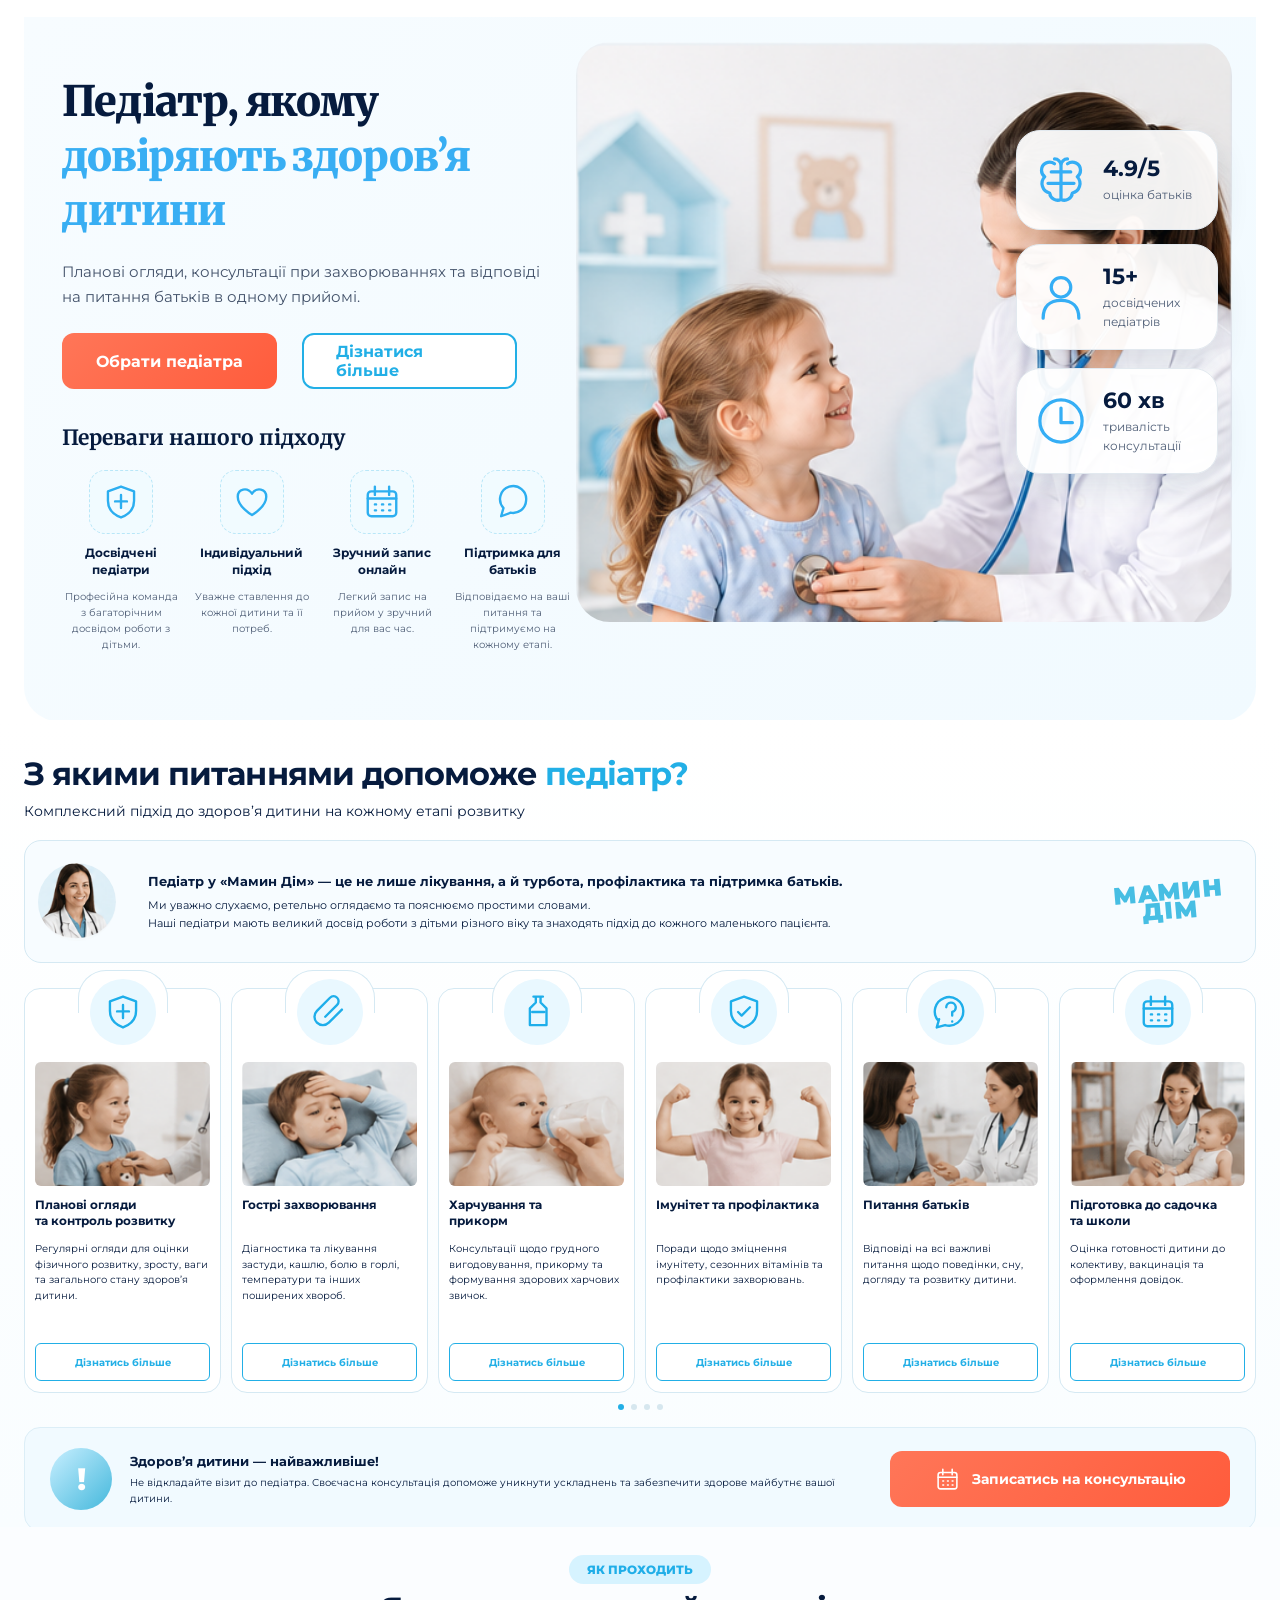
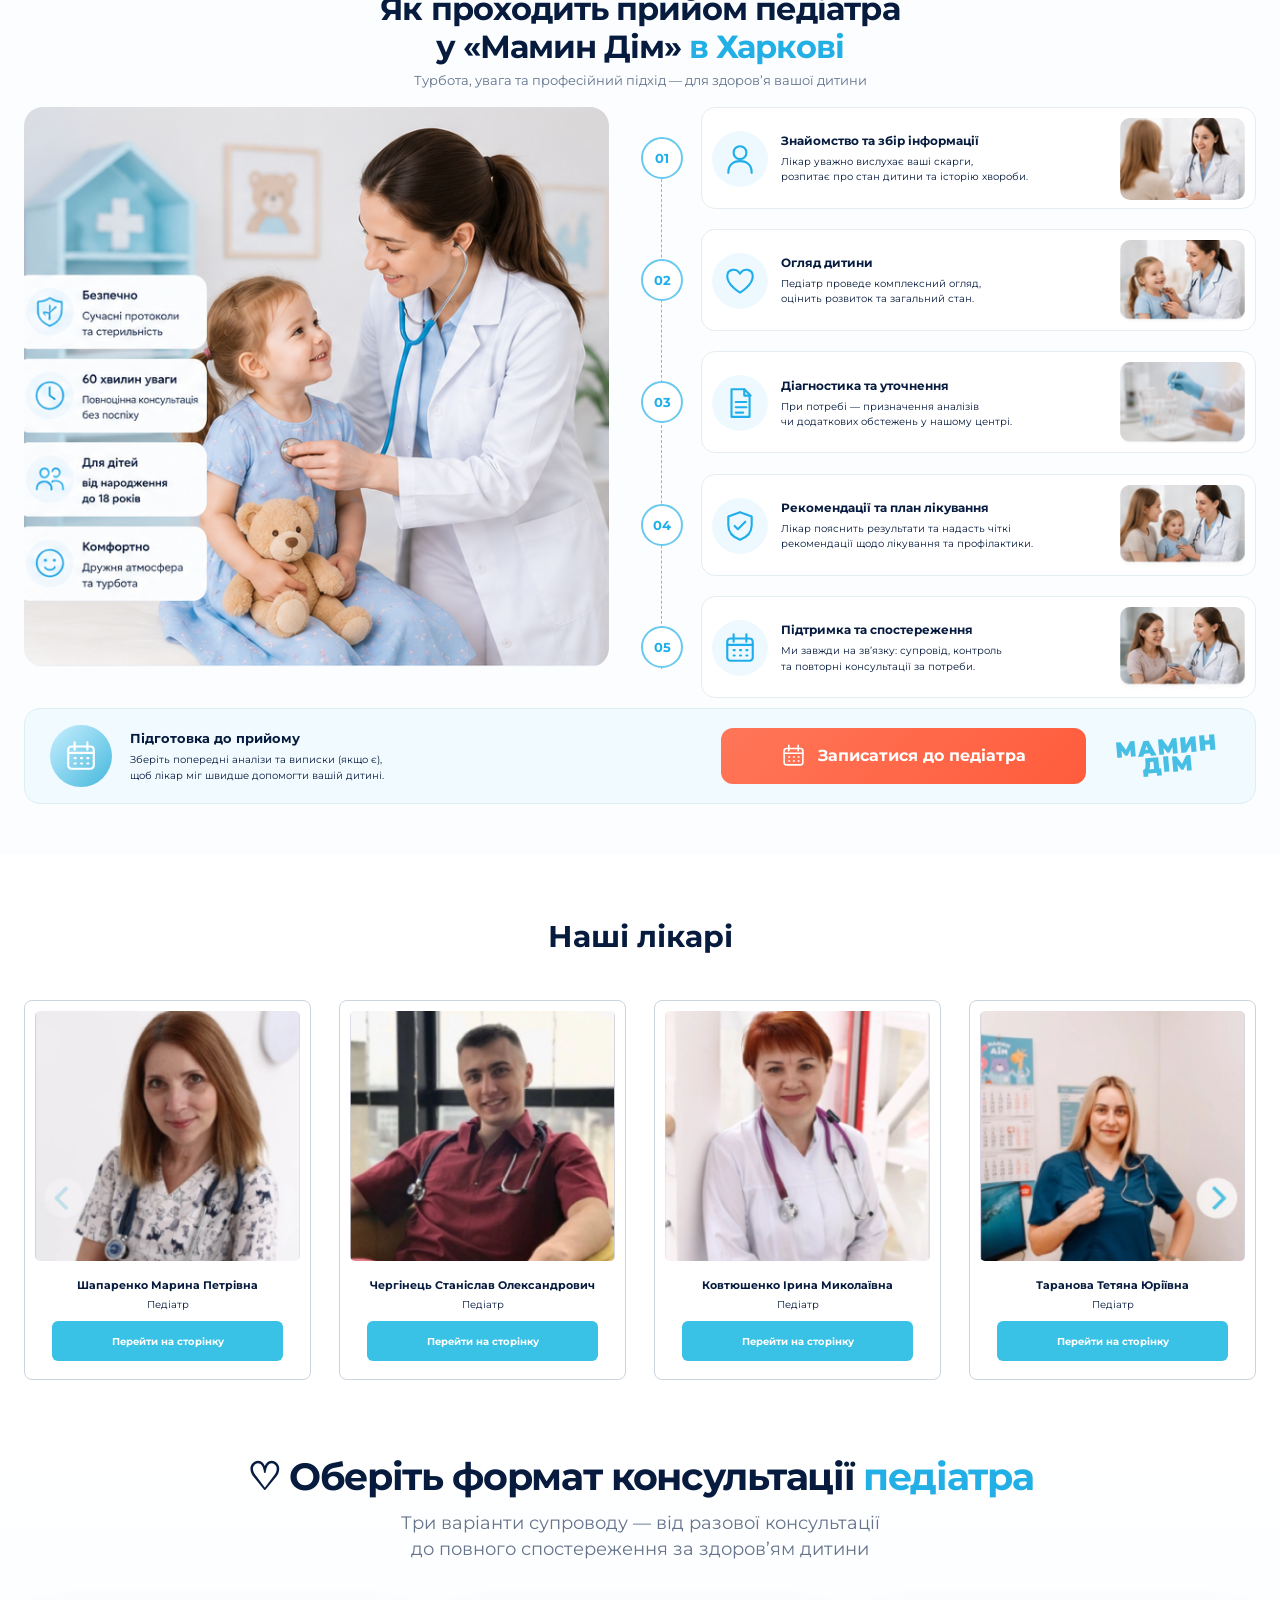
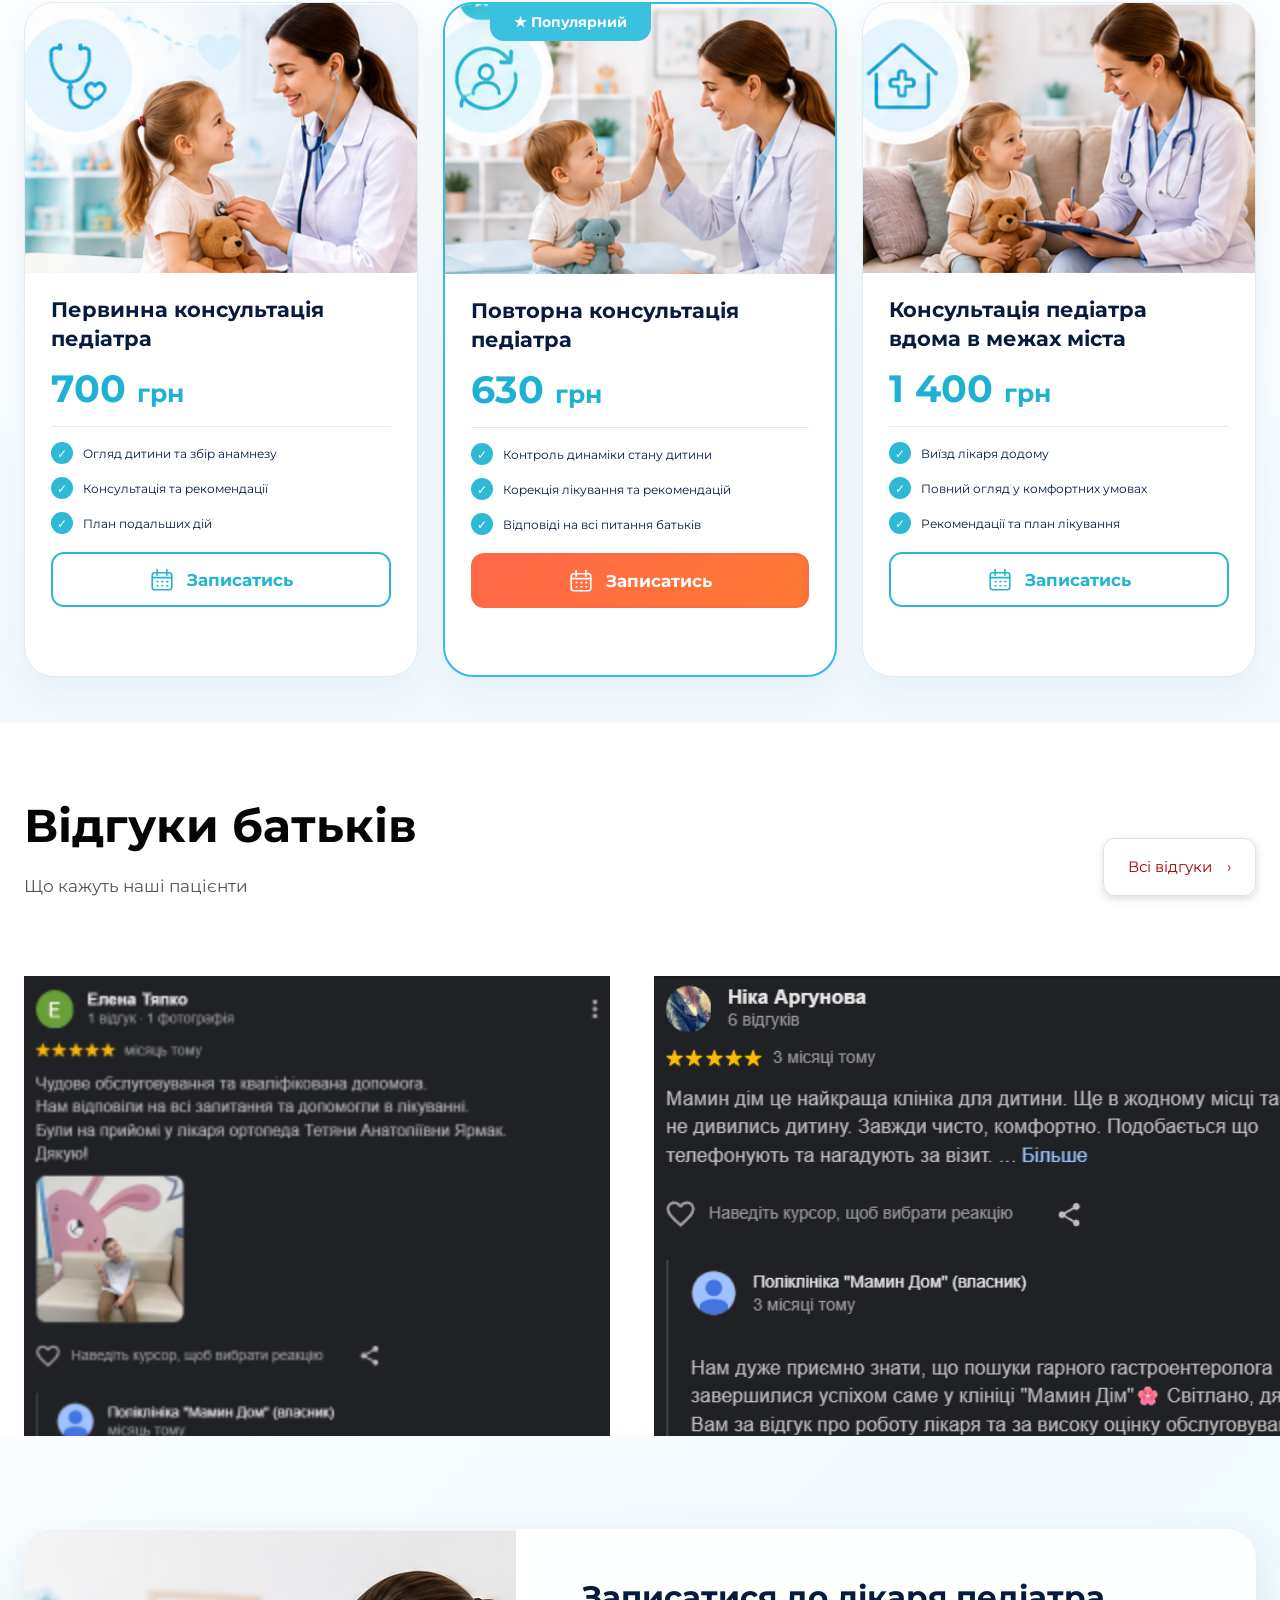
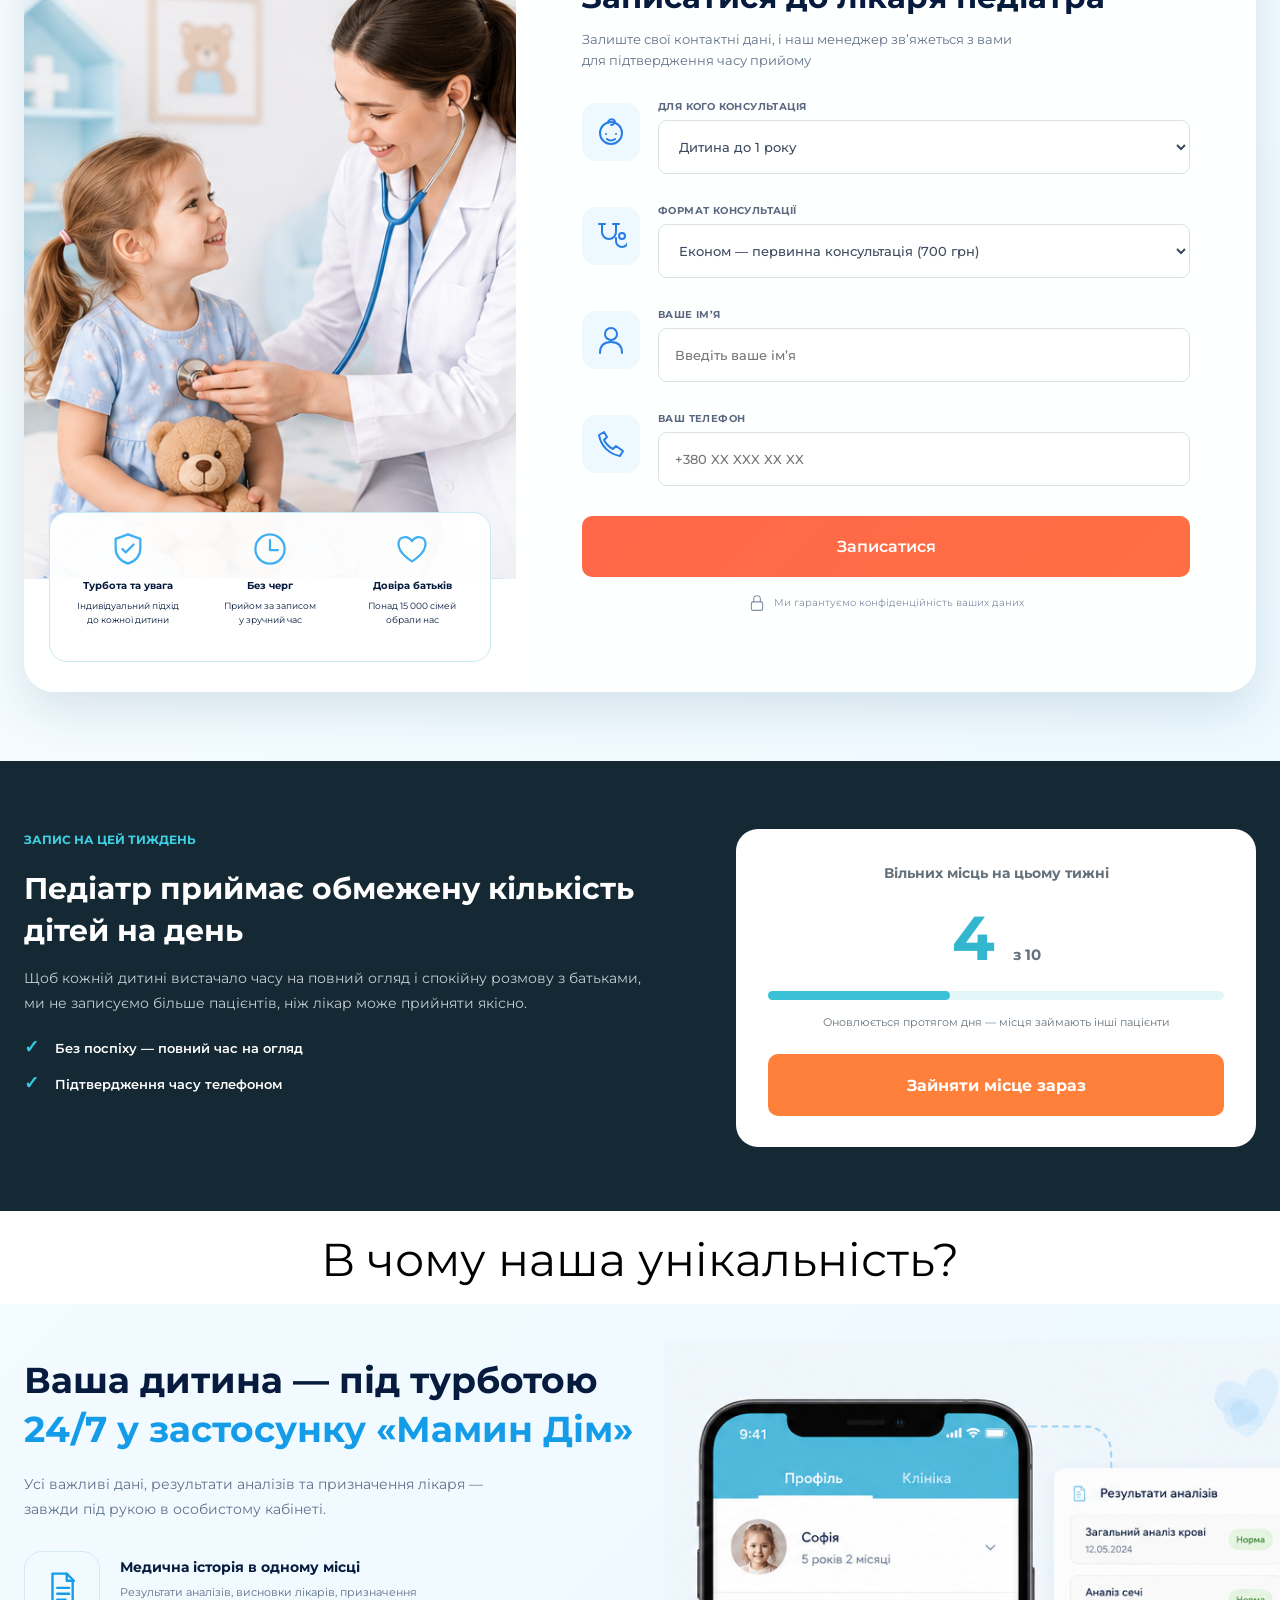
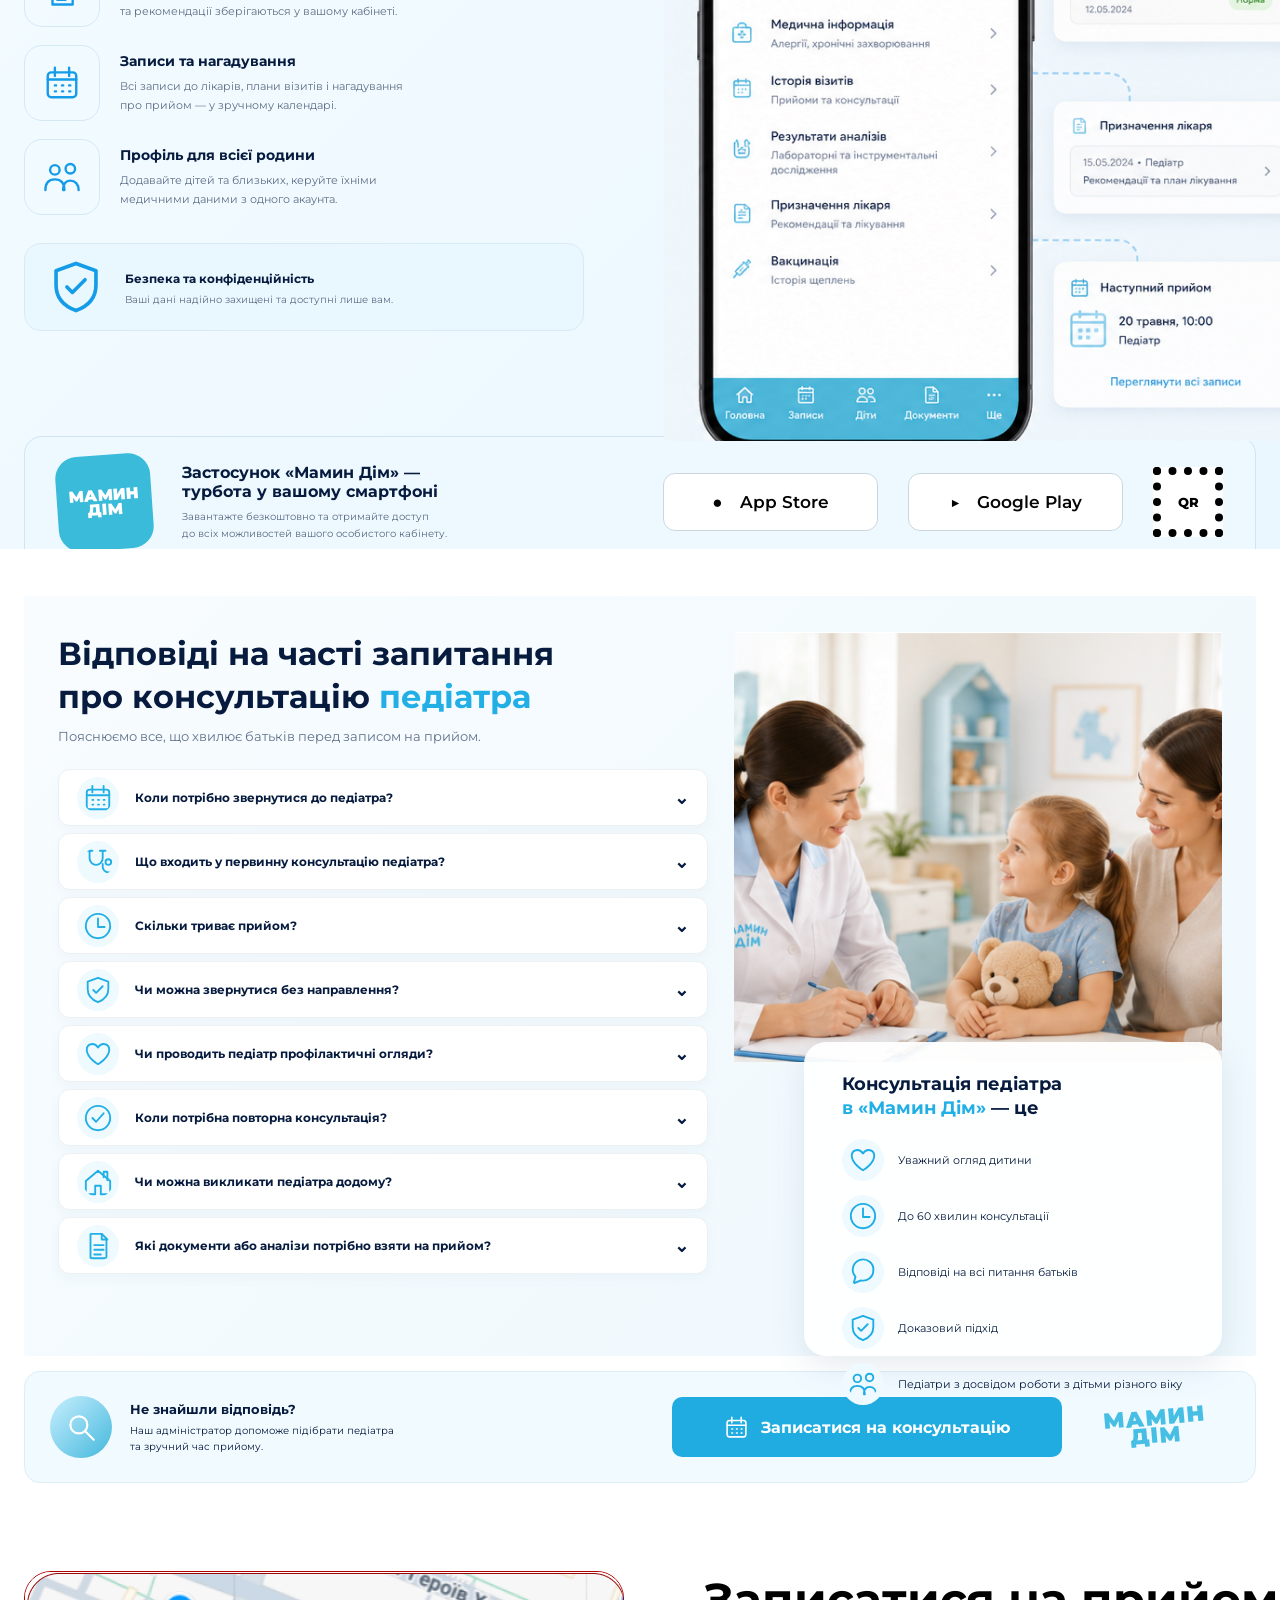
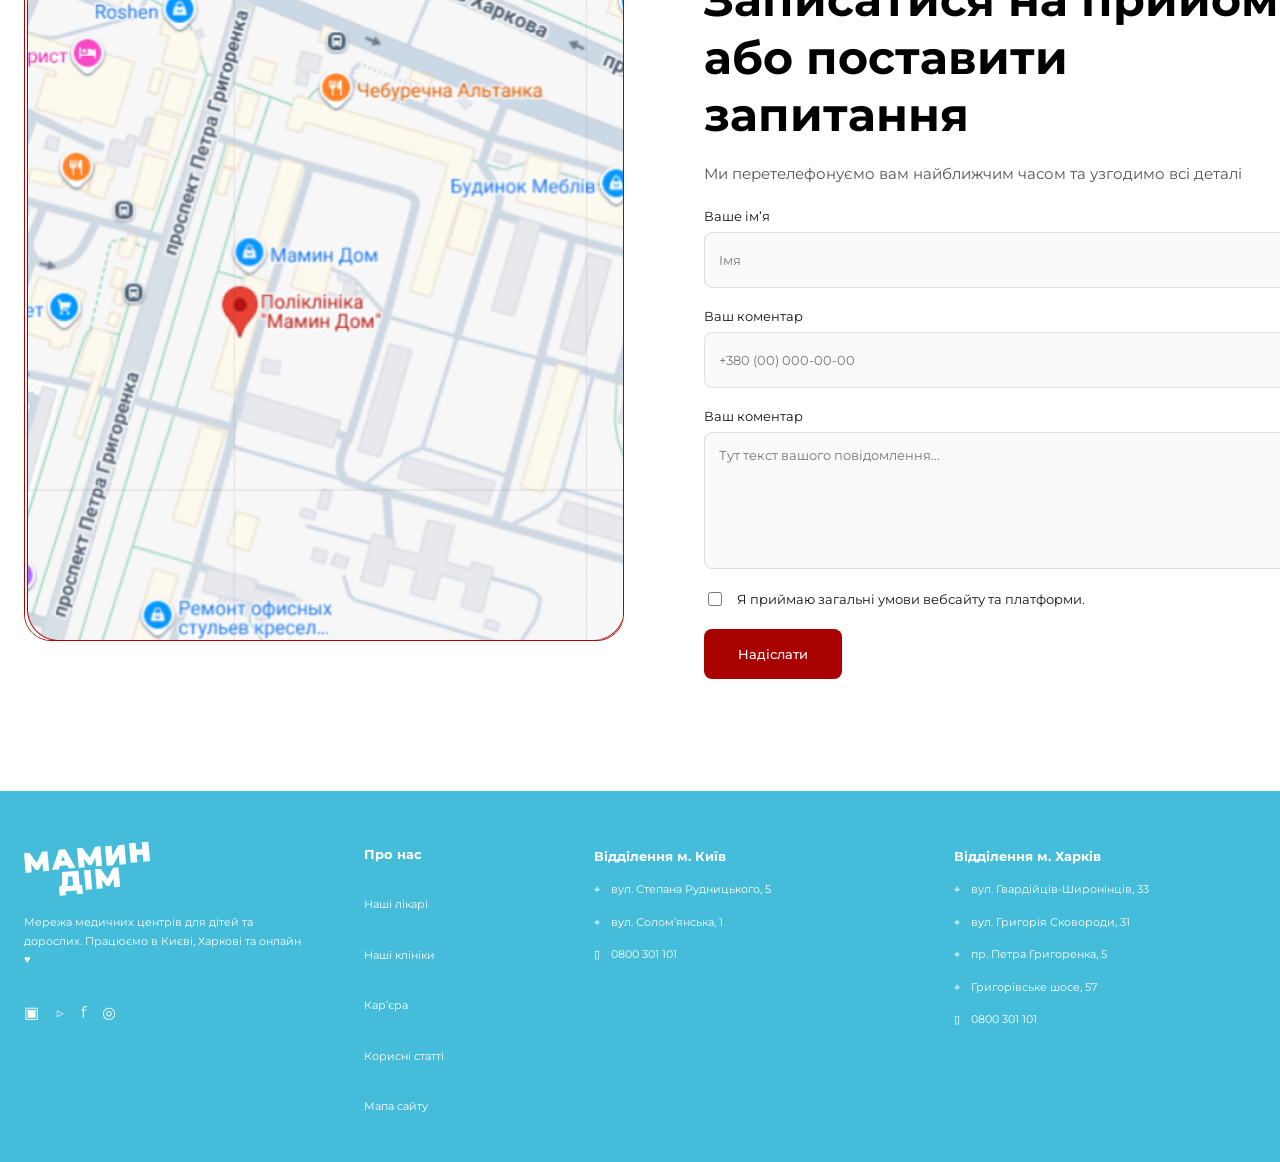
==== commit 472e7208: "Refine Figma spacing icons and interactions" ====
--- a/index.html
+++ b/index.html
@@ -32,6 +32,8 @@
     <symbol id="i-lock" viewBox="0 0 32 32"><rect x="6" y="14" width="20" height="15" rx="3"/><path d="M10 14V9a6 6 0 0 1 12 0v5"/></symbol>
     <symbol id="i-doc" viewBox="0 0 32 32"><path d="M8 3h12l5 5v21H8V3Z"/><path d="M20 3v6h6M12 15h10M12 20h10M12 25h7"/></symbol>
     <symbol id="i-family" viewBox="0 0 32 32"><circle cx="10" cy="10" r="4"/><circle cx="23" cy="9" r="4"/><path d="M2 27c0-6 3-9 8-9s8 3 8 9M17 27c0-5 2-8 6-8s7 3 7 8"/></symbol>
+    <symbol id="i-baby" viewBox="0 0 32 32"><circle cx="16" cy="17" r="11"/><path d="M13 7c0-3 3-5 6-3 2 2 0 5-3 5M11 18h.01M21 18h.01M12 23c2 2 6 2 8 0"/></symbol>
+    <symbol id="i-search" viewBox="0 0 32 32"><circle cx="14" cy="14" r="8"/><path d="m20 20 8 8"/></symbol>
   </svg>
 
   <main>
@@ -103,25 +105,25 @@
     </div></div></section>
 
     <section class="pricing section" id="prices"><div class="shell"><h2>♡ Оберіть формат консультації <span>педіатра</span></h2><p class="pricing__lead">Три варіанти супроводу — від разової консультації<br>до повного спостереження за здоров’ям дитини</p><div class="price-grid">
-      <article class="price-card"><div class="price-image"><img src="photos/figma-assets/price-1.png" alt="Первинна консультація"><span><svg><use href="#i-stethoscope"/></svg></span></div><div class="price-body"><h3>Первинна консультація<br>педіатра</h3><strong>700 <small>грн</small></strong><ul><li>Огляд дитини та збір анамнезу</li><li>Консультація та рекомендації</li><li>План подальших дій</li></ul><a href="#booking"><svg><use href="#i-calendar"/></svg>Записатись</a></div></article>
-      <article class="price-card price-card--popular"><b class="popular">★ Популярний</b><div class="price-image"><img src="photos/figma-assets/price-2.png" alt="Повторна консультація"><span><svg><use href="#i-user"/></svg></span></div><div class="price-body"><h3>Повторна консультація<br>педіатра</h3><strong>630 <small>грн</small></strong><ul><li>Контроль динаміки стану дитини</li><li>Корекція лікування та рекомендацій</li><li>Відповіді на всі питання батьків</li></ul><a class="filled" href="#booking"><svg><use href="#i-calendar"/></svg>Записатись</a></div></article>
-      <article class="price-card"><div class="price-image"><img src="photos/figma-assets/price-3.png" alt="Консультація вдома"><span><svg><use href="#i-home"/></svg></span></div><div class="price-body"><h3>Консультація педіатра<br>вдома в межах міста</h3><strong>1 400 <small>грн</small></strong><ul><li>Виїзд лікаря додому</li><li>Повний огляд у комфортних умовах</li><li>Рекомендації та план лікування</li></ul><a href="#booking"><svg><use href="#i-calendar"/></svg>Записатись</a></div></article>
+      <article class="price-card"><div class="price-image"><img src="photos/figma-assets/price-1.png" alt="Первинна консультація"></div><div class="price-body"><h3>Первинна консультація<br>педіатра</h3><strong>700 <small>грн</small></strong><ul><li>Огляд дитини та збір анамнезу</li><li>Консультація та рекомендації</li><li>План подальших дій</li></ul><a href="#booking"><svg><use href="#i-calendar"/></svg>Записатись</a></div></article>
+      <article class="price-card price-card--popular"><b class="popular">★ Популярний</b><div class="price-image"><img src="photos/figma-assets/price-2.png" alt="Повторна консультація"></div><div class="price-body"><h3>Повторна консультація<br>педіатра</h3><strong>630 <small>грн</small></strong><ul><li>Контроль динаміки стану дитини</li><li>Корекція лікування та рекомендацій</li><li>Відповіді на всі питання батьків</li></ul><a class="filled" href="#booking"><svg><use href="#i-calendar"/></svg>Записатись</a></div></article>
+      <article class="price-card"><div class="price-image"><img src="photos/figma-assets/price-3.png" alt="Консультація вдома"></div><div class="price-body"><h3>Консультація педіатра<br>вдома в межах міста</h3><strong>1 400 <small>грн</small></strong><ul><li>Виїзд лікаря додому</li><li>Повний огляд у комфортних умовах</li><li>Рекомендації та план лікування</li></ul><a href="#booking"><svg><use href="#i-calendar"/></svg>Записатись</a></div></article>
     </div></div></section>
 
     <section class="reviews section" id="reviews"><div class="shell"><div class="reviews__head"><div><h2>Відгуки батьків</h2><p>Що кажуть наші пацієнти</p></div><a href="#reviews">Всі відгуки　›</a></div><div class="review-grid"><img src="photos/pediatric-05.png" alt="Відгук пацієнта"><img src="photos/pediatric-13.png" alt="Відгук пацієнта"></div></div></section>
 
     <section class="booking section" id="booking"><div class="shell booking__grid">
       <div class="booking__photo"><img src="photos/pediatric-hero.png" alt="Педіатр з дитиною"><div class="booking-benefits"><div><svg><use href="#i-shield"/></svg><b>Турбота та увага</b><span>Індивідуальний підхід<br>до кожної дитини</span></div><div><svg><use href="#i-clock"/></svg><b>Без черг</b><span>Прийом за записом<br>у зручний час</span></div><div><svg><use href="#i-heart"/></svg><b>Довіра батьків</b><span>Понад 15 000 сімей<br>обрали нас</span></div></div></div>
-      <form class="booking-form" action="send.php" method="post"><h2>Записатися до лікаря педіатра</h2><p>Залиште свої контактні дані, і наш менеджер зв’яжеться з вами<br>для підтвердження часу прийому</p><label><span class="form-icon"><svg><use href="#i-user"/></svg></span><b>ДЛЯ КОГО КОНСУЛЬТАЦІЯ</b><select name="patient"><option>Дитина до 1 року</option><option>Дитина 1–6 років</option><option>Дитина 7–18 років</option></select></label><label><span class="form-icon"><svg><use href="#i-stethoscope"/></svg></span><b>ФОРМАТ КОНСУЛЬТАЦІЇ</b><select name="service"><option>Економ — первинна консультація (700 грн)</option><option>Повторна консультація (630 грн)</option><option>Виїзд педіатра додому (1 400 грн)</option></select></label><label><span class="form-icon"><svg><use href="#i-user"/></svg></span><b>ВАШЕ ІМ’Я</b><input name="name" placeholder="Введіть ваше ім’я" required></label><label><span class="form-icon"><svg><use href="#i-phone"/></svg></span><b>ВАШ ТЕЛЕФОН</b><input name="phone" placeholder="+380 XX XXX XX XX" required></label><button type="submit">Записатися</button><small><svg><use href="#i-lock"/></svg>Ми гарантуємо конфіденційність ваших даних</small></form>
+      <form class="booking-form" action="send.php" method="post"><h2>Записатися до лікаря педіатра</h2><p>Залиште свої контактні дані, і наш менеджер зв’яжеться з вами<br>для підтвердження часу прийому</p><label><span class="form-icon"><svg><use href="#i-baby"/></svg></span><b>ДЛЯ КОГО КОНСУЛЬТАЦІЯ</b><select name="patient"><option>Дитина до 1 року</option><option>Дитина 1–6 років</option><option>Дитина 7–18 років</option></select></label><label><span class="form-icon"><svg><use href="#i-stethoscope"/></svg></span><b>ФОРМАТ КОНСУЛЬТАЦІЇ</b><select name="service"><option>Економ — первинна консультація (700 грн)</option><option>Повторна консультація (630 грн)</option><option>Виїзд педіатра додому (1 400 грн)</option></select></label><label><span class="form-icon"><svg><use href="#i-user"/></svg></span><b>ВАШЕ ІМ’Я</b><input name="name" placeholder="Введіть ваше ім’я" required></label><label><span class="form-icon"><svg><use href="#i-phone"/></svg></span><b>ВАШ ТЕЛЕФОН</b><input name="phone" placeholder="+380 XX XXX XX XX" required></label><button type="submit">Записатися</button><small><svg><use href="#i-lock"/></svg>Ми гарантуємо конфіденційність ваших даних</small></form>
     </div></section>
 
     <section class="availability section"><div class="shell availability__grid"><div><b>ЗАПИС НА ЦЕЙ ТИЖДЕНЬ</b><h2>Педіатр приймає обмежену кількість дітей на день</h2><p>Щоб кожній дитині вистачало часу на повний огляд і спокійну розмову з батьками, ми не записуємо більше пацієнтів, ніж лікар може прийняти якісно.</p><ul><li>Без поспіху — повний час на огляд</li><li>Підтвердження часу телефоном</li></ul></div><div class="availability-card"><h3>Вільних місць на цьому тижні</h3><strong>4 <span>з 10</span></strong><div class="progress"><i></i></div><p>Оновлюється протягом дня — місця займають інші пацієнти</p><a href="#booking">Зайняти місце зараз</a></div></div></section>
 
-    <section class="app section" id="app"><h2 class="app-kicker">В чому наша унікальність?</h2><div class="app__surface"><div class="shell app__grid"><div class="app__copy"><h2>Ваша дитина — під турботою<br><span>24/7 у застосунку «Мамин Дім»</span></h2><p>Усі важливі дані, результати аналізів та призначення лікаря —<br>завжди під рукою в особистому кабінеті.</p><div class="app-features"><article><svg><use href="#i-doc"/></svg><div><h3>Медична історія в одному місці</h3><p>Результати аналізів, висновки лікарів, призначення<br>та рекомендації зберігаються у вашому кабінеті.</p></div></article><article><svg><use href="#i-calendar"/></svg><div><h3>Записи та нагадування</h3><p>Всі записи до лікарів, плани візитів і нагадування<br>про прийом — у зручному календарі.</p></div></article><article><svg><use href="#i-family"/></svg><div><h3>Профіль для всієї родини</h3><p>Додавайте дітей та близьких, керуйте їхніми<br>медичними даними з одного акаунта.</p></div></article></div><div class="security"><svg><use href="#i-shield"/></svg><div><b>Безпека та конфіденційність</b><p>Ваші дані надійно захищені та доступні лише вам.</p></div></div></div><div class="app__phone"><img src="photos/figma-assets/app-phone.png" alt="Застосунок Мамин Дім"></div></div><div class="shell app-download"><span class="app-logo">МАМИН<br>ДІМ</span><div><b>Застосунок «Мамин Дім» —<br>турбота у вашому смартфоні</b><p>Завантажте безкоштовно та отримайте доступ<br>до всіх можливостей вашого особистого кабінету.</p></div><a href="#app">●　App Store</a><a href="#app">▶　Google Play</a><span class="qr">QR</span></div></div></section>
+    <section class="app section" id="app"><h2 class="app-kicker">В чому наша унікальність?</h2><div class="app__surface"><div class="shell app__grid"><div class="app__copy"><h2>Ваша дитина — під турботою<br><span>24/7 у застосунку «Мамин Дім»</span></h2><p>Усі важливі дані, результати аналізів та призначення лікаря —<br>завжди під рукою в особистому кабінеті.</p><div class="app-features"><article><svg><use href="#i-doc"/></svg><div><h3>Медична історія в одному місці</h3><p>Результати аналізів, висновки лікарів, призначення<br>та рекомендації зберігаються у вашому кабінеті.</p></div></article><article><svg><use href="#i-calendar"/></svg><div><h3>Записи та нагадування</h3><p>Всі записи до лікарів, плани візитів і нагадування<br>про прийом — у зручному календарі.</p></div></article><article><svg><use href="#i-family"/></svg><div><h3>Профіль для всієї родини</h3><p>Додавайте дітей та близьких, керуйте їхніми<br>медичними даними з одного акаунта.</p></div></article></div><div class="security"><svg><use href="#i-shield"/></svg><div><b>Безпека та конфіденційність</b><p>Ваші дані надійно захищені та доступні лише вам.</p></div></div></div><div class="app__phone"><img src="photos/figma-assets/app-visual.png" alt="Застосунок Мамин Дім: профіль, аналізи, призначення та наступний прийом"></div></div><div class="shell app-download"><span class="app-logo">МАМИН<br>ДІМ</span><div><b>Застосунок «Мамин Дім» —<br>турбота у вашому смартфоні</b><p>Завантажте безкоштовно та отримайте доступ<br>до всіх можливостей вашого особистого кабінету.</p></div><a href="#app">●　App Store</a><a href="#app">▶　Google Play</a><span class="qr">QR</span></div></div></section>
 
     <section class="faq section" id="faq"><div class="shell faq__grid"><div><h2>Відповіді на часті запитання<br>про консультацію <span>педіатра</span></h2><p class="faq-lead">Пояснюємо все, що хвилює батьків перед записом на прийом.</p><div class="accordion">
       <details><summary><svg><use href="#i-calendar"/></svg>Коли потрібно звернутися до педіатра?</summary><p>При температурі, кашлі, висипі, болю або будь-яких змінах у самопочутті дитини.</p></details><details><summary><svg><use href="#i-stethoscope"/></svg>Що входить у первинну консультацію педіатра?</summary><p>Збір анамнезу, комплексний огляд, рекомендації та план подальших дій.</p></details><details><summary><svg><use href="#i-clock"/></svg>Скільки триває прийом?</summary><p>До 60 хвилин — без поспіху та з відповідями на запитання батьків.</p></details><details><summary><svg><use href="#i-shield"/></svg>Чи можна звернутися без направлення?</summary><p>Так, для запису до педіатра направлення не потрібне.</p></details><details><summary><svg><use href="#i-heart"/></svg>Чи проводить педіатр профілактичні огляди?</summary><p>Так, ми проводимо планові огляди дітей різного віку.</p></details><details><summary><svg><use href="#i-check"/></svg>Коли потрібна повторна консультація?</summary><p>За рекомендацією лікаря або для контролю динаміки лікування.</p></details><details><summary><svg><use href="#i-home"/></svg>Чи можна викликати педіатра додому?</summary><p>Так, доступний виклик лікаря додому в межах міста.</p></details><details><summary><svg><use href="#i-doc"/></svg>Які документи або аналізи потрібно взяти на прийом?</summary><p>Візьміть попередні висновки, аналізи та виписки, якщо вони є.</p></details>
-    </div></div><div class="faq__side"><img src="photos/figma-assets/faq-family.png" alt="Консультація педіатра"><div class="faq-card"><h3>Консультація педіатра<br><span>в «Мамин Дім»</span> — це</h3><ul><li><svg><use href="#i-heart"/></svg>Уважний огляд дитини</li><li><svg><use href="#i-clock"/></svg>До 60 хвилин консультації</li><li><svg><use href="#i-chat"/></svg>Відповіді на всі питання батьків</li><li><svg><use href="#i-shield"/></svg>Доказовий підхід</li><li><svg><use href="#i-family"/></svg>Педіатри з досвідом роботи з дітьми різного віку</li></ul></div></div></div><div class="shell faq-cta"><span class="round-icon">⌕</span><div><b>Не знайшли відповідь?</b><p>Наш адміністратор допоможе підібрати педіатра<br>та зручний час прийому.</p></div><a href="#booking"><svg><use href="#i-calendar"/></svg>Записатися на консультацію</a><span class="brand brand--blue">МАМИН<br>ДІМ</span></div></section>
+    </div></div><div class="faq__side"><img src="photos/figma-assets/faq-family.png" alt="Консультація педіатра"><div class="faq-card"><h3>Консультація педіатра<br><span>в «Мамин Дім»</span> — це</h3><ul><li><svg><use href="#i-heart"/></svg>Уважний огляд дитини</li><li><svg><use href="#i-clock"/></svg>До 60 хвилин консультації</li><li><svg><use href="#i-chat"/></svg>Відповіді на всі питання батьків</li><li><svg><use href="#i-shield"/></svg>Доказовий підхід</li><li><svg><use href="#i-family"/></svg>Педіатри з досвідом роботи з дітьми різного віку</li></ul></div></div></div><div class="shell faq-cta"><span class="round-icon"><svg><use href="#i-search"/></svg></span><div><b>Не знайшли відповідь?</b><p>Наш адміністратор допоможе підібрати педіатра<br>та зручний час прийому.</p></div><a href="#booking"><svg><use href="#i-calendar"/></svg>Записатися на консультацію</a><span class="brand brand--blue">МАМИН<br>ДІМ</span></div></section>
 
     <section class="contacts section" id="contacts"><div class="shell contacts__grid"><a class="map" href="https://maps.google.com/?q=проспект+Петра+Григоренка+5+Харків" target="_blank" rel="noopener"><img src="photos/figma-assets/contact-map.png" alt="Мапа проїзду до Мамин Дім"></a><form action="send.php" method="post"><h2>Записатися на прийом<br>або поставити<br>запитання</h2><p>Ми перетелефонуємо вам найближчим часом та узгодимо всі деталі</p><label>Ваше ім’я<input name="name" placeholder="Імя" required></label><label>Ваш коментар<input name="phone" placeholder="+380 (00) 000-00-00" required></label><label>Ваш коментар<textarea name="message" placeholder="Тут текст вашого повідомлення..."></textarea></label><label class="consent"><input type="checkbox" required>Я приймаю загальні умови вебсайту та платформи.</label><button type="submit">Надіслати</button></form></div></section>
   </main>
--- a/styles.css
+++ b/styles.css
@@ -46,3 +46,50 @@
   .app__copy,.app__grid>*{min-width:0}
   .app__copy br{display:none}
 }
+
+/* Refinements from the final Figma comparison */
+@media(min-width:981px){
+  .service-card::before{
+    content:"";position:absolute;z-index:1;top:-19px;left:50%;width:88px;height:42px;
+    transform:translateX(-50%);background:#fff;border:1px solid var(--line);
+    border-bottom:0;border-radius:28px 28px 0 0;
+  }
+  .service-icon{z-index:2;top:-10px;box-shadow:none}
+
+  .process{border-top:0}
+  .process__grid{grid-template-columns:585px 1fr;gap:92px}
+  .timeline::before{left:-40px}
+  .timeline .num{left:-61px}
+
+  .doctor-grid article{height:380px;padding:10px}
+  .doctor-grid img{height:250px;border-radius:5px}
+  .doctor-grid h3{margin:17px 10px 6px}
+  .doctor-grid a{width:calc(100% - 34px)}
+
+  .pricing{height:900px}
+
+  .booking-form label{display:block;padding-left:76px;min-height:88px}
+  .booking-form label>b{display:block;margin:0 0 7px}
+  .booking-form input,.booking-form select{display:block;width:100%}
+  .form-icon{left:0;top:3px}
+
+  .app__grid{grid-template-columns:630px 1fr;gap:10px}
+  .app__phone{justify-content:flex-end}
+  .app__phone img{width:680px;height:700px;max-width:none}
+
+  .faq__grid{grid-template-columns:650px 1fr}
+  .faq-card{left:70px;top:410px}
+
+  .contacts{height:900px;padding-top:80px}
+}
+
+@media(hover:hover){
+  a,button,summary,.service-card,.doctor-grid article,.price-card{transition:transform .22s ease,box-shadow .22s ease,background-color .22s ease,color .22s ease,filter .22s ease,border-color .22s ease}
+  .button:hover,.wide-cta .button:hover,.process-cta .button:hover,.faq-cta>a:hover,.availability-card a:hover,.booking-form button:hover,.contacts button:hover,.price-body a:hover,.doctor-grid a:hover{transform:translateY(-2px);filter:brightness(1.04);box-shadow:0 10px 24px rgba(14,115,157,.18)}
+  .service-card:hover,.doctor-grid article:hover,.price-card:hover{transform:translateY(-6px);box-shadow:0 18px 38px rgba(31,95,127,.14);border-color:#9edff2}
+  .service-card>a:hover{background:var(--blue);color:#fff}
+  .accordion summary:hover{background:#f0faff}
+  .reviews__head>a:hover{transform:translateY(-2px);box-shadow:0 9px 20px rgba(0,0,0,.12)}
+  .map:hover{transform:translateY(-3px);box-shadow:0 15px 34px rgba(20,55,80,.14)}
+  .app-download>a:hover{transform:translateY(-2px);border-color:#7acbe5;box-shadow:0 10px 24px rgba(31,95,127,.12)}
+}
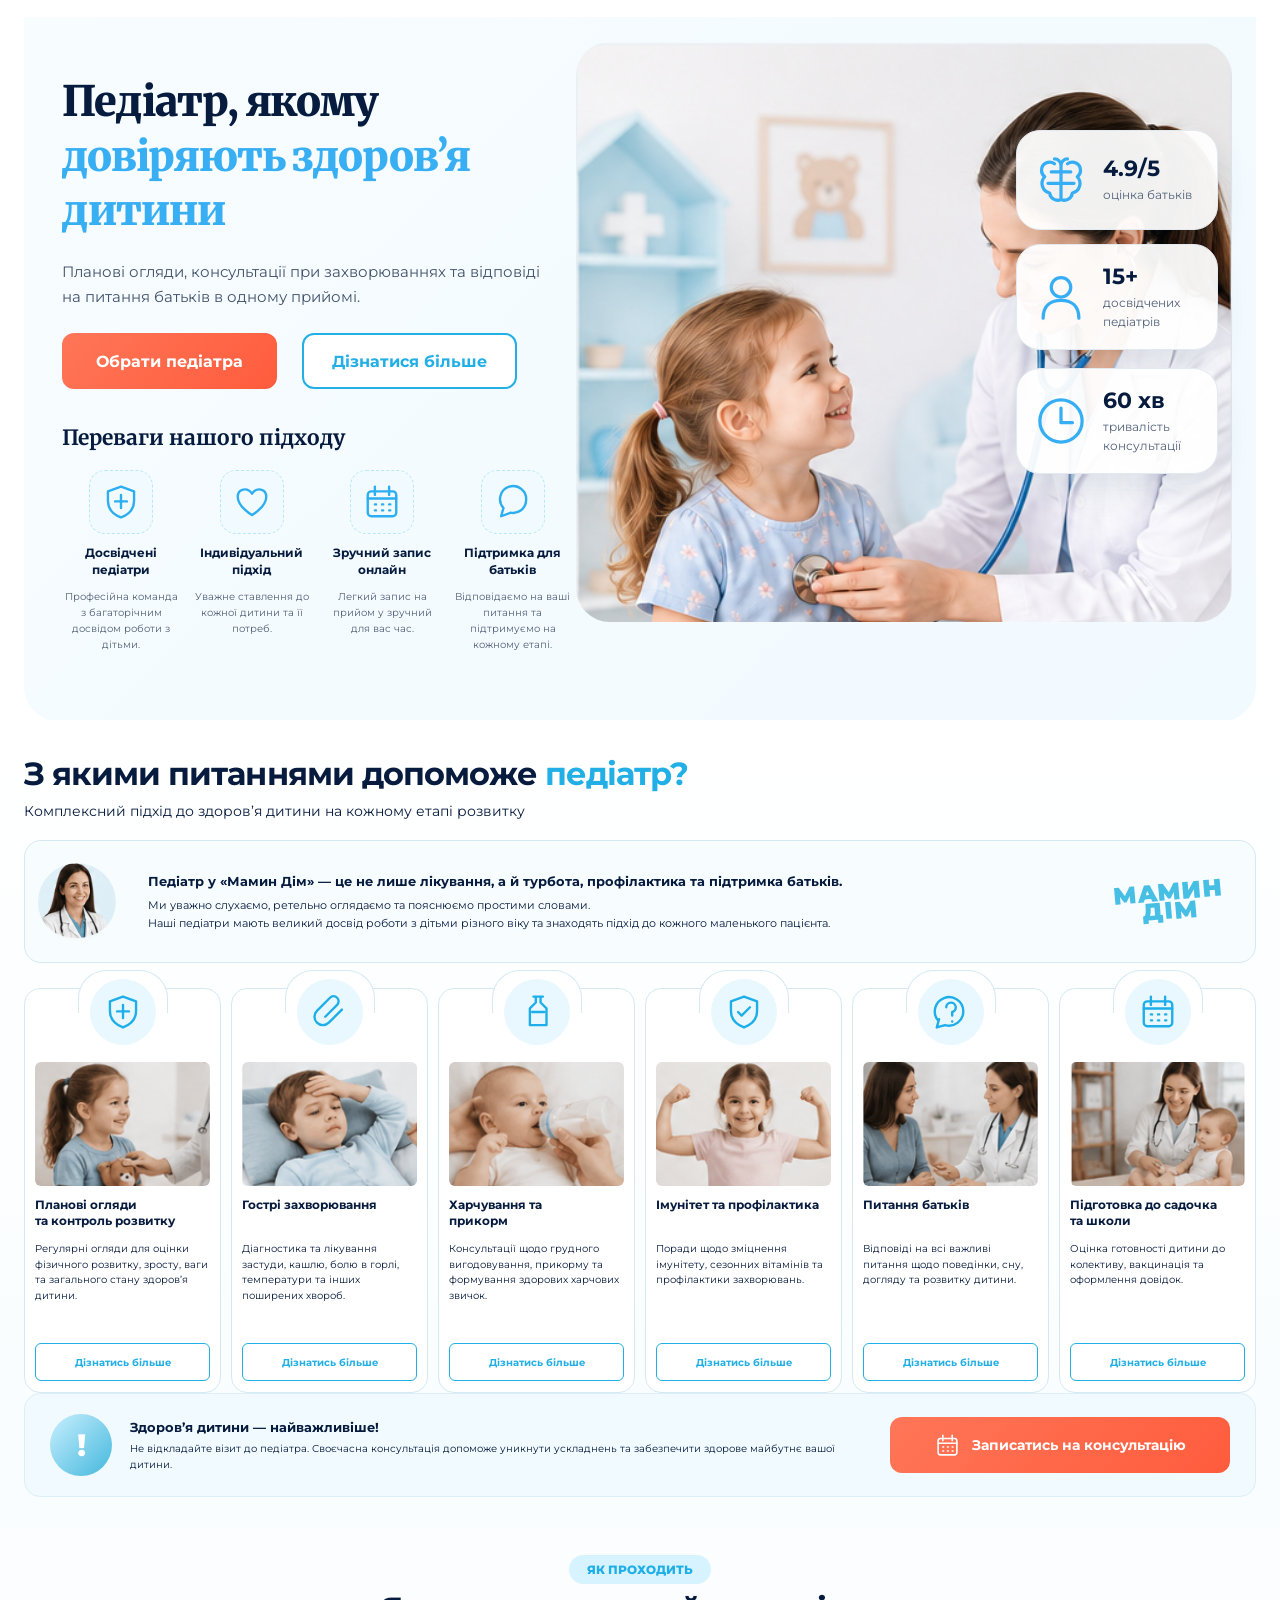
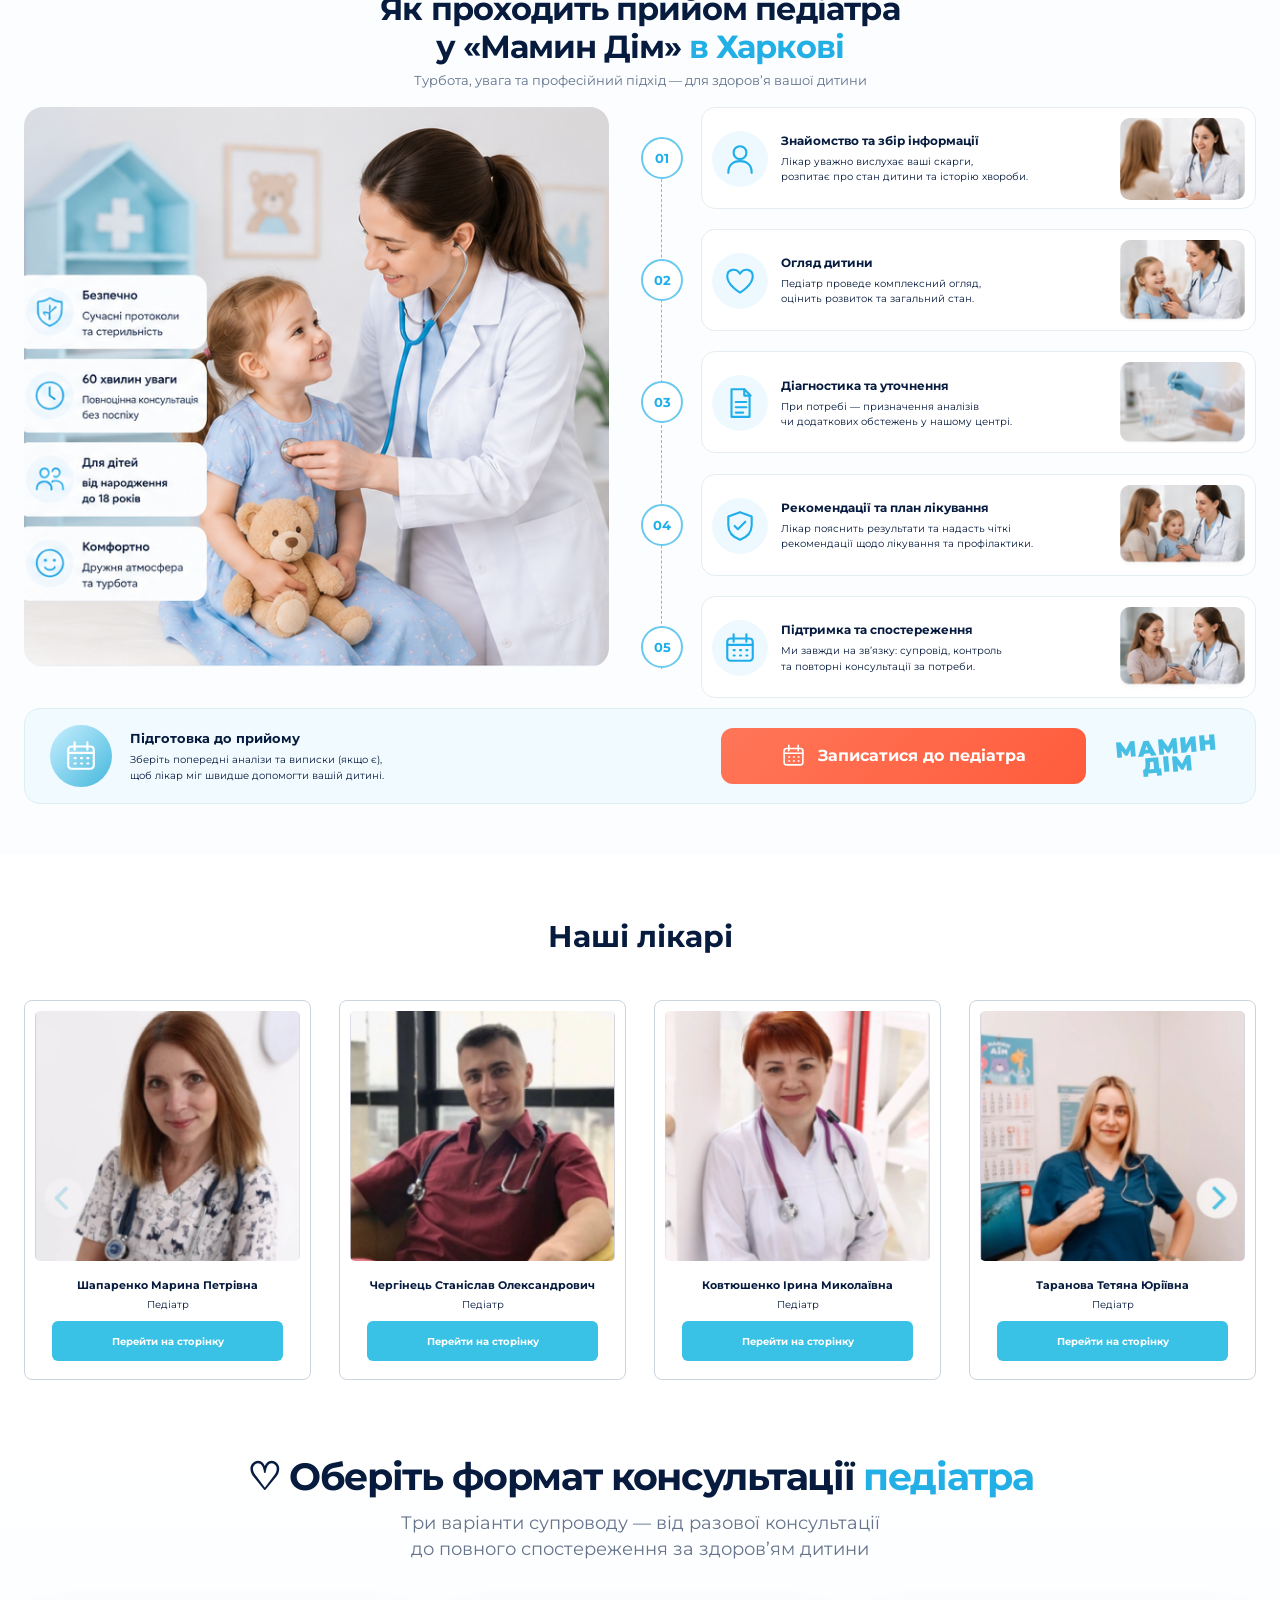
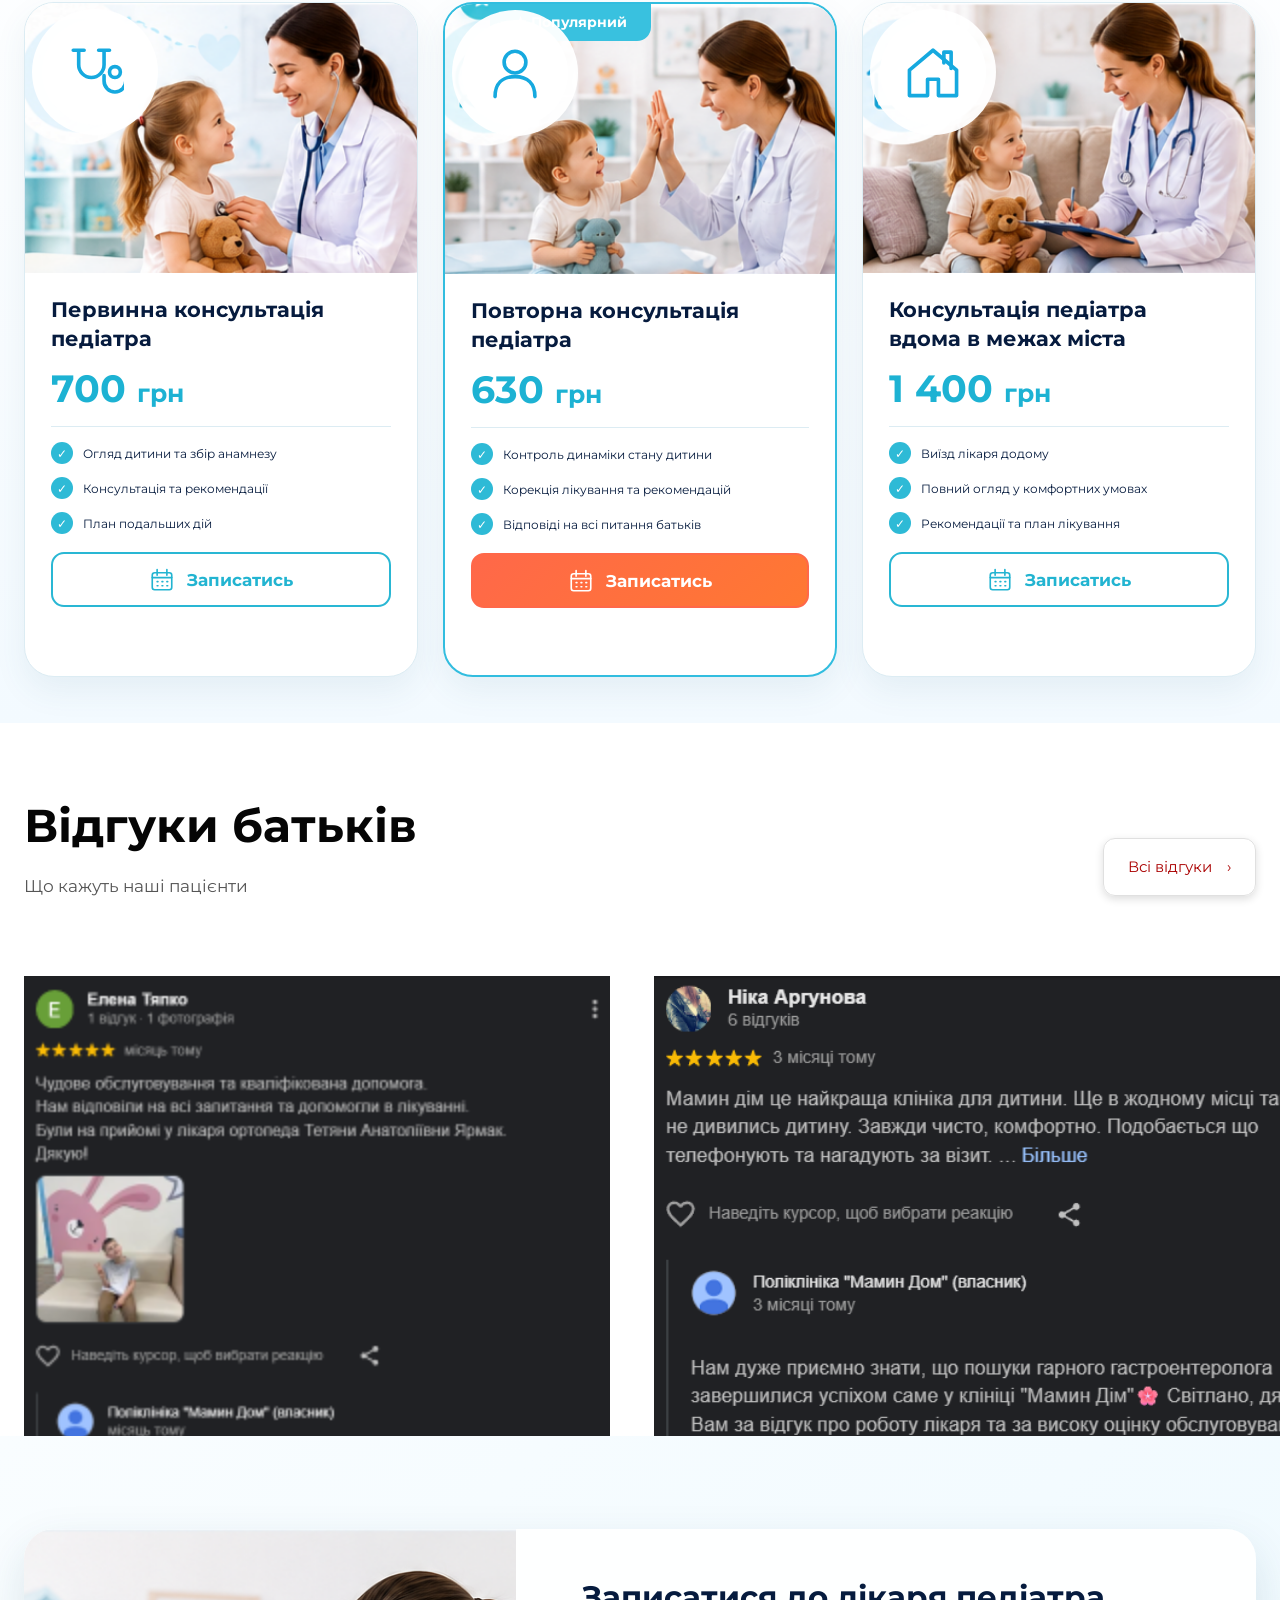
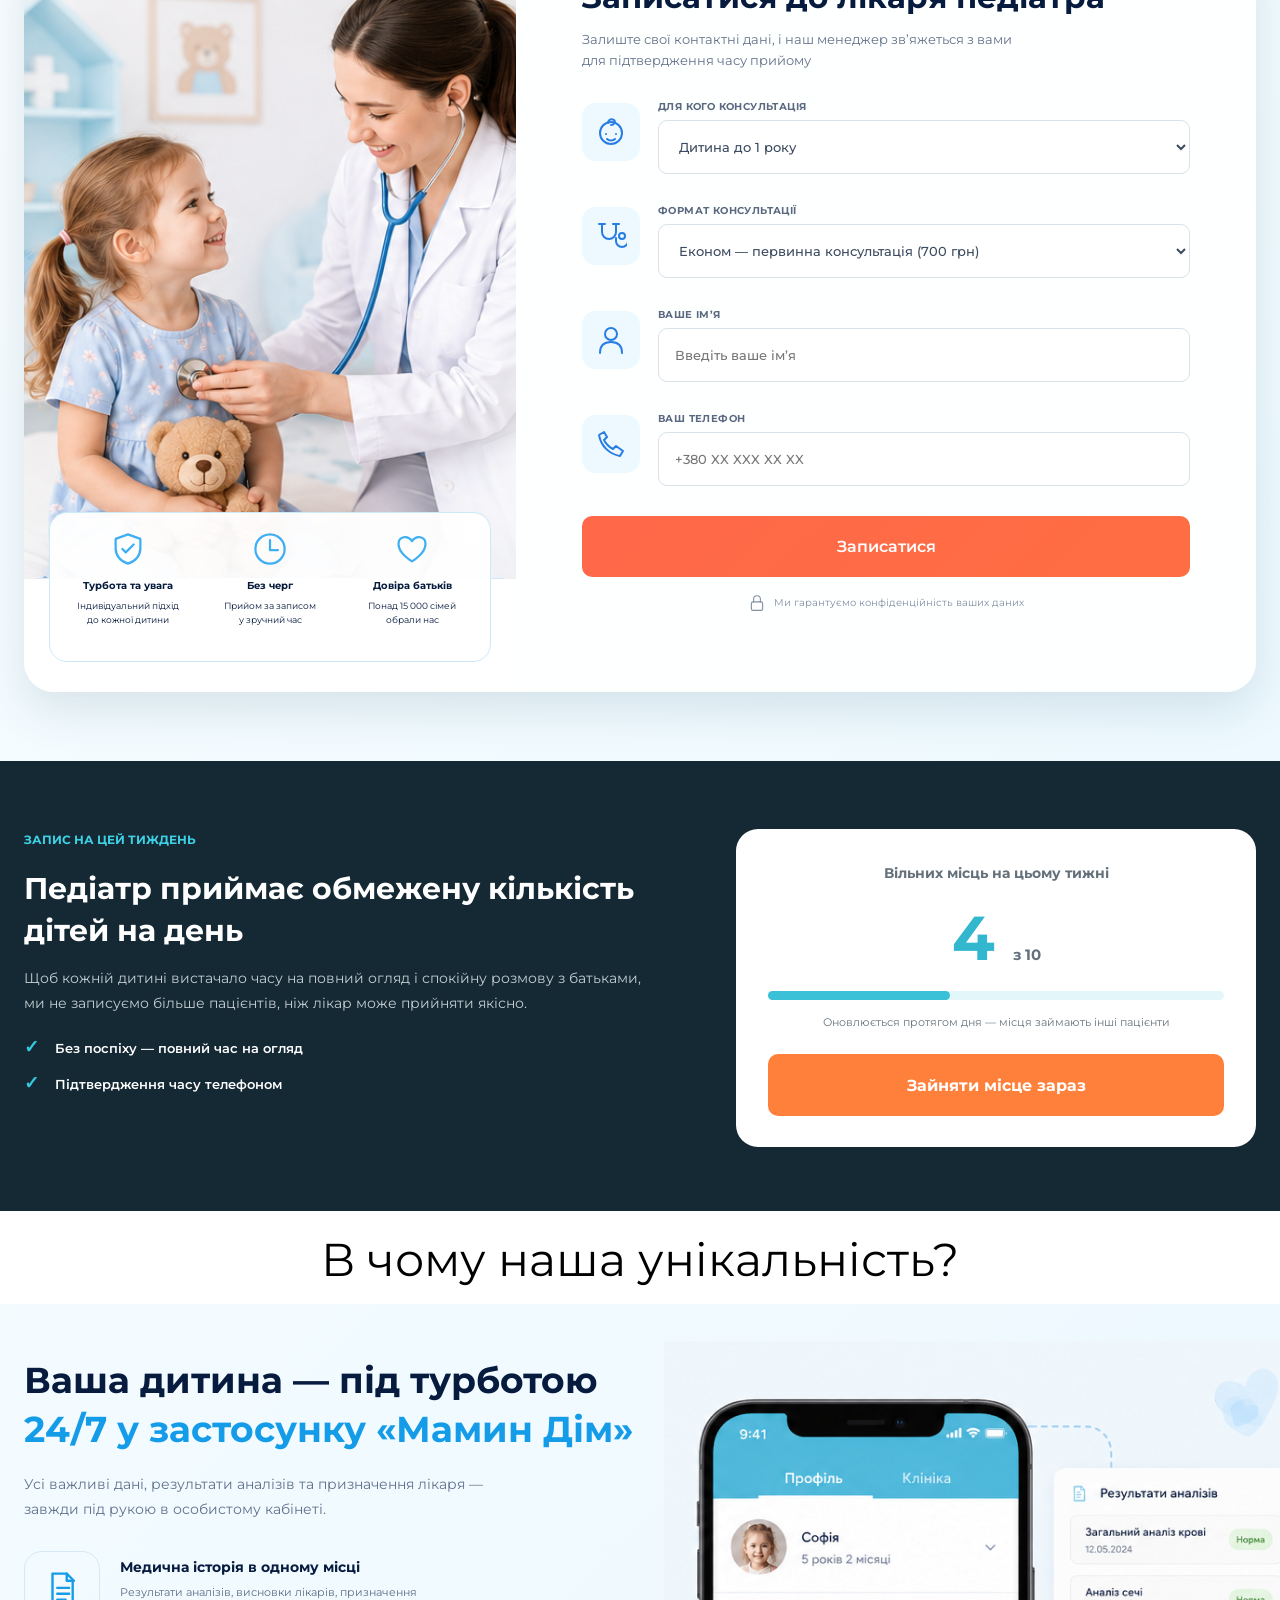
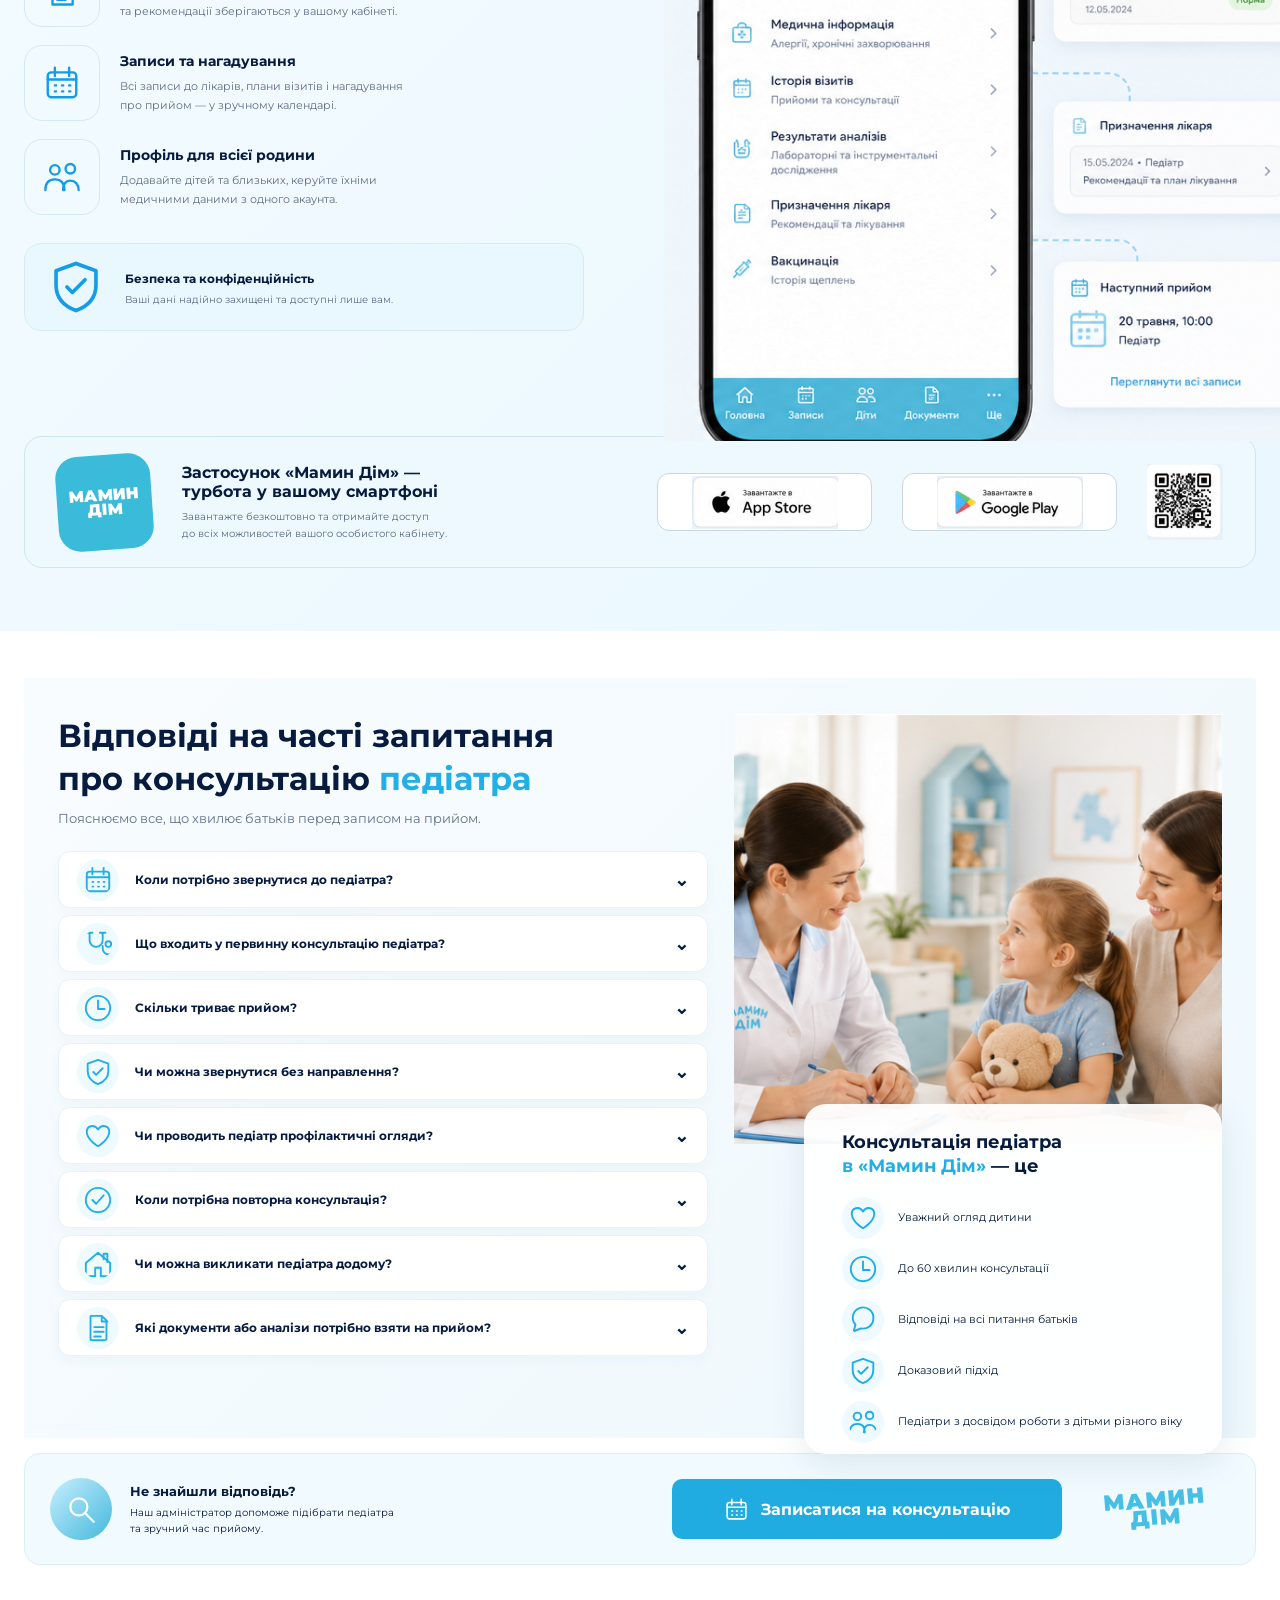
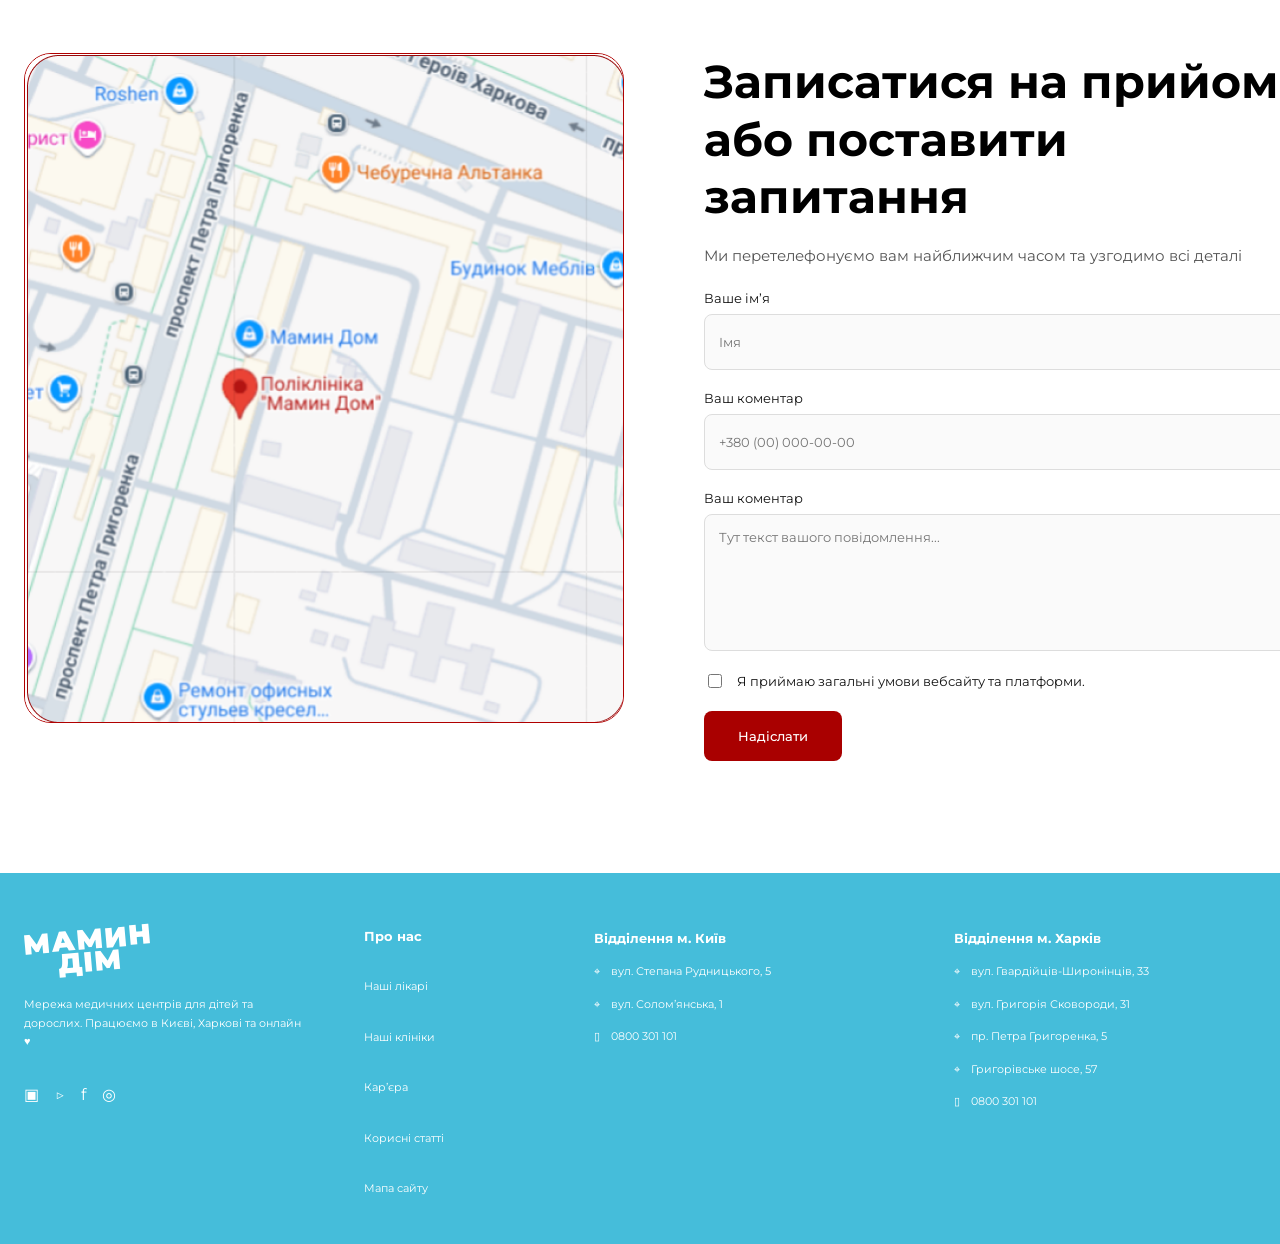
==== commit 29021311: "Fix responsive sliders and section assets" ====
--- a/index.html
+++ b/index.html
@@ -73,7 +73,6 @@
           <article class="service-card"><span class="service-icon"><svg><use href="#i-question"/></svg></span><img src="photos/figma-assets/question-5.png" alt="Розмова з педіатром"><h3>Питання батьків</h3><p>Відповіді на всі важливі питання щодо поведінки, сну, догляду та розвитку дитини.</p><a href="#booking">Дізнатись більше</a></article>
           <article class="service-card"><span class="service-icon"><svg><use href="#i-calendar"/></svg></span><img src="photos/figma-assets/question-6.png" alt="Підготовка до садочка"><h3>Підготовка до садочка<br>та школи</h3><p>Оцінка готовності дитини до колективу, вакцинація та оформлення довідок.</p><a href="#booking">Дізнатись більше</a></article>
         </div>
-        <div class="dots"><i></i><i></i><i></i><i></i></div>
         <div class="wide-cta"><span class="round-icon">!</span><div><b>Здоров’я дитини — найважливіше!</b><p>Не відкладайте візит до педіатра. Своєчасна консультація допоможе уникнути ускладнень та забезпечити здорове майбутнє вашої дитини.</p></div><a class="button button--coral" href="#booking"><svg><use href="#i-calendar"/></svg>Записатись на консультацію</a></div>
       </div>
     </section>
@@ -105,9 +104,9 @@
     </div></div></section>
 
     <section class="pricing section" id="prices"><div class="shell"><h2>♡ Оберіть формат консультації <span>педіатра</span></h2><p class="pricing__lead">Три варіанти супроводу — від разової консультації<br>до повного спостереження за здоров’ям дитини</p><div class="price-grid">
-      <article class="price-card"><div class="price-image"><img src="photos/figma-assets/price-1.png" alt="Первинна консультація"></div><div class="price-body"><h3>Первинна консультація<br>педіатра</h3><strong>700 <small>грн</small></strong><ul><li>Огляд дитини та збір анамнезу</li><li>Консультація та рекомендації</li><li>План подальших дій</li></ul><a href="#booking"><svg><use href="#i-calendar"/></svg>Записатись</a></div></article>
-      <article class="price-card price-card--popular"><b class="popular">★ Популярний</b><div class="price-image"><img src="photos/figma-assets/price-2.png" alt="Повторна консультація"></div><div class="price-body"><h3>Повторна консультація<br>педіатра</h3><strong>630 <small>грн</small></strong><ul><li>Контроль динаміки стану дитини</li><li>Корекція лікування та рекомендацій</li><li>Відповіді на всі питання батьків</li></ul><a class="filled" href="#booking"><svg><use href="#i-calendar"/></svg>Записатись</a></div></article>
-      <article class="price-card"><div class="price-image"><img src="photos/figma-assets/price-3.png" alt="Консультація вдома"></div><div class="price-body"><h3>Консультація педіатра<br>вдома в межах міста</h3><strong>1 400 <small>грн</small></strong><ul><li>Виїзд лікаря додому</li><li>Повний огляд у комфортних умовах</li><li>Рекомендації та план лікування</li></ul><a href="#booking"><svg><use href="#i-calendar"/></svg>Записатись</a></div></article>
+      <article class="price-card"><div class="price-image"><img src="photos/figma-assets/price-1.png" alt="Первинна консультація"><span class="price-icon"><svg><use href="#i-stethoscope"/></svg></span></div><div class="price-body"><h3>Первинна консультація<br>педіатра</h3><strong>700 <small>грн</small></strong><ul><li>Огляд дитини та збір анамнезу</li><li>Консультація та рекомендації</li><li>План подальших дій</li></ul><a href="#booking"><svg><use href="#i-calendar"/></svg>Записатись</a></div></article>
+      <article class="price-card price-card--popular"><b class="popular">★ Популярний</b><div class="price-image"><img src="photos/figma-assets/price-2.png" alt="Повторна консультація"><span class="price-icon"><svg><use href="#i-user"/></svg></span></div><div class="price-body"><h3>Повторна консультація<br>педіатра</h3><strong>630 <small>грн</small></strong><ul><li>Контроль динаміки стану дитини</li><li>Корекція лікування та рекомендацій</li><li>Відповіді на всі питання батьків</li></ul><a class="filled" href="#booking"><svg><use href="#i-calendar"/></svg>Записатись</a></div></article>
+      <article class="price-card"><div class="price-image"><img src="photos/figma-assets/price-3.png" alt="Консультація вдома"><span class="price-icon"><svg><use href="#i-home"/></svg></span></div><div class="price-body"><h3>Консультація педіатра<br>вдома в межах міста</h3><strong>1 400 <small>грн</small></strong><ul><li>Виїзд лікаря додому</li><li>Повний огляд у комфортних умовах</li><li>Рекомендації та план лікування</li></ul><a href="#booking"><svg><use href="#i-calendar"/></svg>Записатись</a></div></article>
     </div></div></section>
 
     <section class="reviews section" id="reviews"><div class="shell"><div class="reviews__head"><div><h2>Відгуки батьків</h2><p>Що кажуть наші пацієнти</p></div><a href="#reviews">Всі відгуки　›</a></div><div class="review-grid"><img src="photos/pediatric-05.png" alt="Відгук пацієнта"><img src="photos/pediatric-13.png" alt="Відгук пацієнта"></div></div></section>
@@ -119,7 +118,7 @@
 
     <section class="availability section"><div class="shell availability__grid"><div><b>ЗАПИС НА ЦЕЙ ТИЖДЕНЬ</b><h2>Педіатр приймає обмежену кількість дітей на день</h2><p>Щоб кожній дитині вистачало часу на повний огляд і спокійну розмову з батьками, ми не записуємо більше пацієнтів, ніж лікар може прийняти якісно.</p><ul><li>Без поспіху — повний час на огляд</li><li>Підтвердження часу телефоном</li></ul></div><div class="availability-card"><h3>Вільних місць на цьому тижні</h3><strong>4 <span>з 10</span></strong><div class="progress"><i></i></div><p>Оновлюється протягом дня — місця займають інші пацієнти</p><a href="#booking">Зайняти місце зараз</a></div></div></section>
 
-    <section class="app section" id="app"><h2 class="app-kicker">В чому наша унікальність?</h2><div class="app__surface"><div class="shell app__grid"><div class="app__copy"><h2>Ваша дитина — під турботою<br><span>24/7 у застосунку «Мамин Дім»</span></h2><p>Усі важливі дані, результати аналізів та призначення лікаря —<br>завжди під рукою в особистому кабінеті.</p><div class="app-features"><article><svg><use href="#i-doc"/></svg><div><h3>Медична історія в одному місці</h3><p>Результати аналізів, висновки лікарів, призначення<br>та рекомендації зберігаються у вашому кабінеті.</p></div></article><article><svg><use href="#i-calendar"/></svg><div><h3>Записи та нагадування</h3><p>Всі записи до лікарів, плани візитів і нагадування<br>про прийом — у зручному календарі.</p></div></article><article><svg><use href="#i-family"/></svg><div><h3>Профіль для всієї родини</h3><p>Додавайте дітей та близьких, керуйте їхніми<br>медичними даними з одного акаунта.</p></div></article></div><div class="security"><svg><use href="#i-shield"/></svg><div><b>Безпека та конфіденційність</b><p>Ваші дані надійно захищені та доступні лише вам.</p></div></div></div><div class="app__phone"><img src="photos/figma-assets/app-visual.png" alt="Застосунок Мамин Дім: профіль, аналізи, призначення та наступний прийом"></div></div><div class="shell app-download"><span class="app-logo">МАМИН<br>ДІМ</span><div><b>Застосунок «Мамин Дім» —<br>турбота у вашому смартфоні</b><p>Завантажте безкоштовно та отримайте доступ<br>до всіх можливостей вашого особистого кабінету.</p></div><a href="#app">●　App Store</a><a href="#app">▶　Google Play</a><span class="qr">QR</span></div></div></section>
+    <section class="app section" id="app"><h2 class="app-kicker">В чому наша унікальність?</h2><div class="app__surface"><div class="shell app__grid"><div class="app__copy"><h2>Ваша дитина — під турботою<br><span>24/7 у застосунку «Мамин Дім»</span></h2><p>Усі важливі дані, результати аналізів та призначення лікаря —<br>завжди під рукою в особистому кабінеті.</p><div class="app-features"><article><svg><use href="#i-doc"/></svg><div><h3>Медична історія в одному місці</h3><p>Результати аналізів, висновки лікарів, призначення<br>та рекомендації зберігаються у вашому кабінеті.</p></div></article><article><svg><use href="#i-calendar"/></svg><div><h3>Записи та нагадування</h3><p>Всі записи до лікарів, плани візитів і нагадування<br>про прийом — у зручному календарі.</p></div></article><article><svg><use href="#i-family"/></svg><div><h3>Профіль для всієї родини</h3><p>Додавайте дітей та близьких, керуйте їхніми<br>медичними даними з одного акаунта.</p></div></article></div><div class="security"><svg><use href="#i-shield"/></svg><div><b>Безпека та конфіденційність</b><p>Ваші дані надійно захищені та доступні лише вам.</p></div></div></div><div class="app__phone"><img src="photos/figma-assets/app-visual.png" alt="Застосунок Мамин Дім: профіль, аналізи, призначення та наступний прийом"></div></div><div class="shell app-download"><span class="app-logo">МАМИН<br>ДІМ</span><div><b>Застосунок «Мамин Дім» —<br>турбота у вашому смартфоні</b><p>Завантажте безкоштовно та отримайте доступ<br>до всіх можливостей вашого особистого кабінету.</p></div><a href="#app" aria-label="Завантажити в App Store"><img src="photos/figma-assets/app-store-badge.png" alt="Завантажити в App Store"></a><a href="#app" aria-label="Завантажити в Google Play"><img src="photos/figma-assets/google-play-badge.png" alt="Завантажити в Google Play"></a><img class="qr" src="photos/figma-assets/qr-code.png" alt="QR-код для завантаження застосунку"></div></div></section>
 
     <section class="faq section" id="faq"><div class="shell faq__grid"><div><h2>Відповіді на часті запитання<br>про консультацію <span>педіатра</span></h2><p class="faq-lead">Пояснюємо все, що хвилює батьків перед записом на прийом.</p><div class="accordion">
       <details><summary><svg><use href="#i-calendar"/></svg>Коли потрібно звернутися до педіатра?</summary><p>При температурі, кашлі, висипі, болю або будь-яких змінах у самопочутті дитини.</p></details><details><summary><svg><use href="#i-stethoscope"/></svg>Що входить у первинну консультацію педіатра?</summary><p>Збір анамнезу, комплексний огляд, рекомендації та план подальших дій.</p></details><details><summary><svg><use href="#i-clock"/></svg>Скільки триває прийом?</summary><p>До 60 хвилин — без поспіху та з відповідями на запитання батьків.</p></details><details><summary><svg><use href="#i-shield"/></svg>Чи можна звернутися без направлення?</summary><p>Так, для запису до педіатра направлення не потрібне.</p></details><details><summary><svg><use href="#i-heart"/></svg>Чи проводить педіатр профілактичні огляди?</summary><p>Так, ми проводимо планові огляди дітей різного віку.</p></details><details><summary><svg><use href="#i-check"/></svg>Коли потрібна повторна консультація?</summary><p>За рекомендацією лікаря або для контролю динаміки лікування.</p></details><details><summary><svg><use href="#i-home"/></svg>Чи можна викликати педіатра додому?</summary><p>Так, доступний виклик лікаря додому в межах міста.</p></details><details><summary><svg><use href="#i-doc"/></svg>Які документи або аналізи потрібно взяти на прийом?</summary><p>Візьміть попередні висновки, аналізи та виписки, якщо вони є.</p></details>
--- a/styles.css
+++ b/styles.css
@@ -93,3 +93,41 @@
   .map:hover{transform:translateY(-3px);box-shadow:0 15px 34px rgba(20,55,80,.14)}
   .app-download>a:hover{transform:translateY(-2px);border-color:#7acbe5;box-shadow:0 10px 24px rgba(31,95,127,.12)}
 }
+
+/* Responsive carousel and final Figma alignment */
+.button{white-space:nowrap}
+.price-image>.price-icon{
+  left:17px;top:16px;width:106px;height:106px;z-index:3;
+  background:#fff;box-shadow:0 0 0 10px rgba(255,255,255,.96);
+  color:#16a9df;font-size:58px
+}
+.price-icon svg{width:1em;height:1em}
+.app-download>a{overflow:hidden;padding:0}
+.app-download>a img{display:block;width:146px;height:53px;object-fit:contain}
+.app-download>.qr{display:block;width:76px;height:76px;border:0;object-fit:contain;background:#fff}
+.mobile-slider-controls{display:none}
+
+@media(min-width:981px){
+  .app{height:1020px}
+  .app__surface{height:927px}
+  .faq-card{top:390px;height:350px;padding:26px 38px}
+  .faq-card ul{gap:9px}
+  .faq-card li{font-size:10.5px;line-height:1.35}
+  .faq-card li svg{flex:0 0 auto}
+}
+
+@media(max-width:980px){
+  .service-cards,.doctor-grid,.price-grid{
+    scrollbar-width:none;overscroll-behavior-inline:contain;scroll-behavior:smooth
+  }
+  .service-cards::-webkit-scrollbar,.doctor-grid::-webkit-scrollbar,.price-grid::-webkit-scrollbar{display:none}
+  .mobile-slider-controls.is-active{display:flex;align-items:center;justify-content:center;gap:14px;margin:4px 0 20px}
+  .mobile-slider-controls button{
+    width:42px;height:42px;border:1px solid #bfe9f7;border-radius:50%;background:#fff;
+    color:#19aee2;font-size:28px;line-height:1;cursor:pointer;box-shadow:0 5px 14px rgba(28,109,143,.1)
+  }
+  .mobile-slider-controls button:disabled{opacity:.3;cursor:default;box-shadow:none}
+  .slider-status{min-width:42px;text-align:center;color:#65738b;font-size:12px;font-weight:700}
+  .app-download>a{width:215px}
+  .app-download>.qr{width:76px;height:76px}
+}
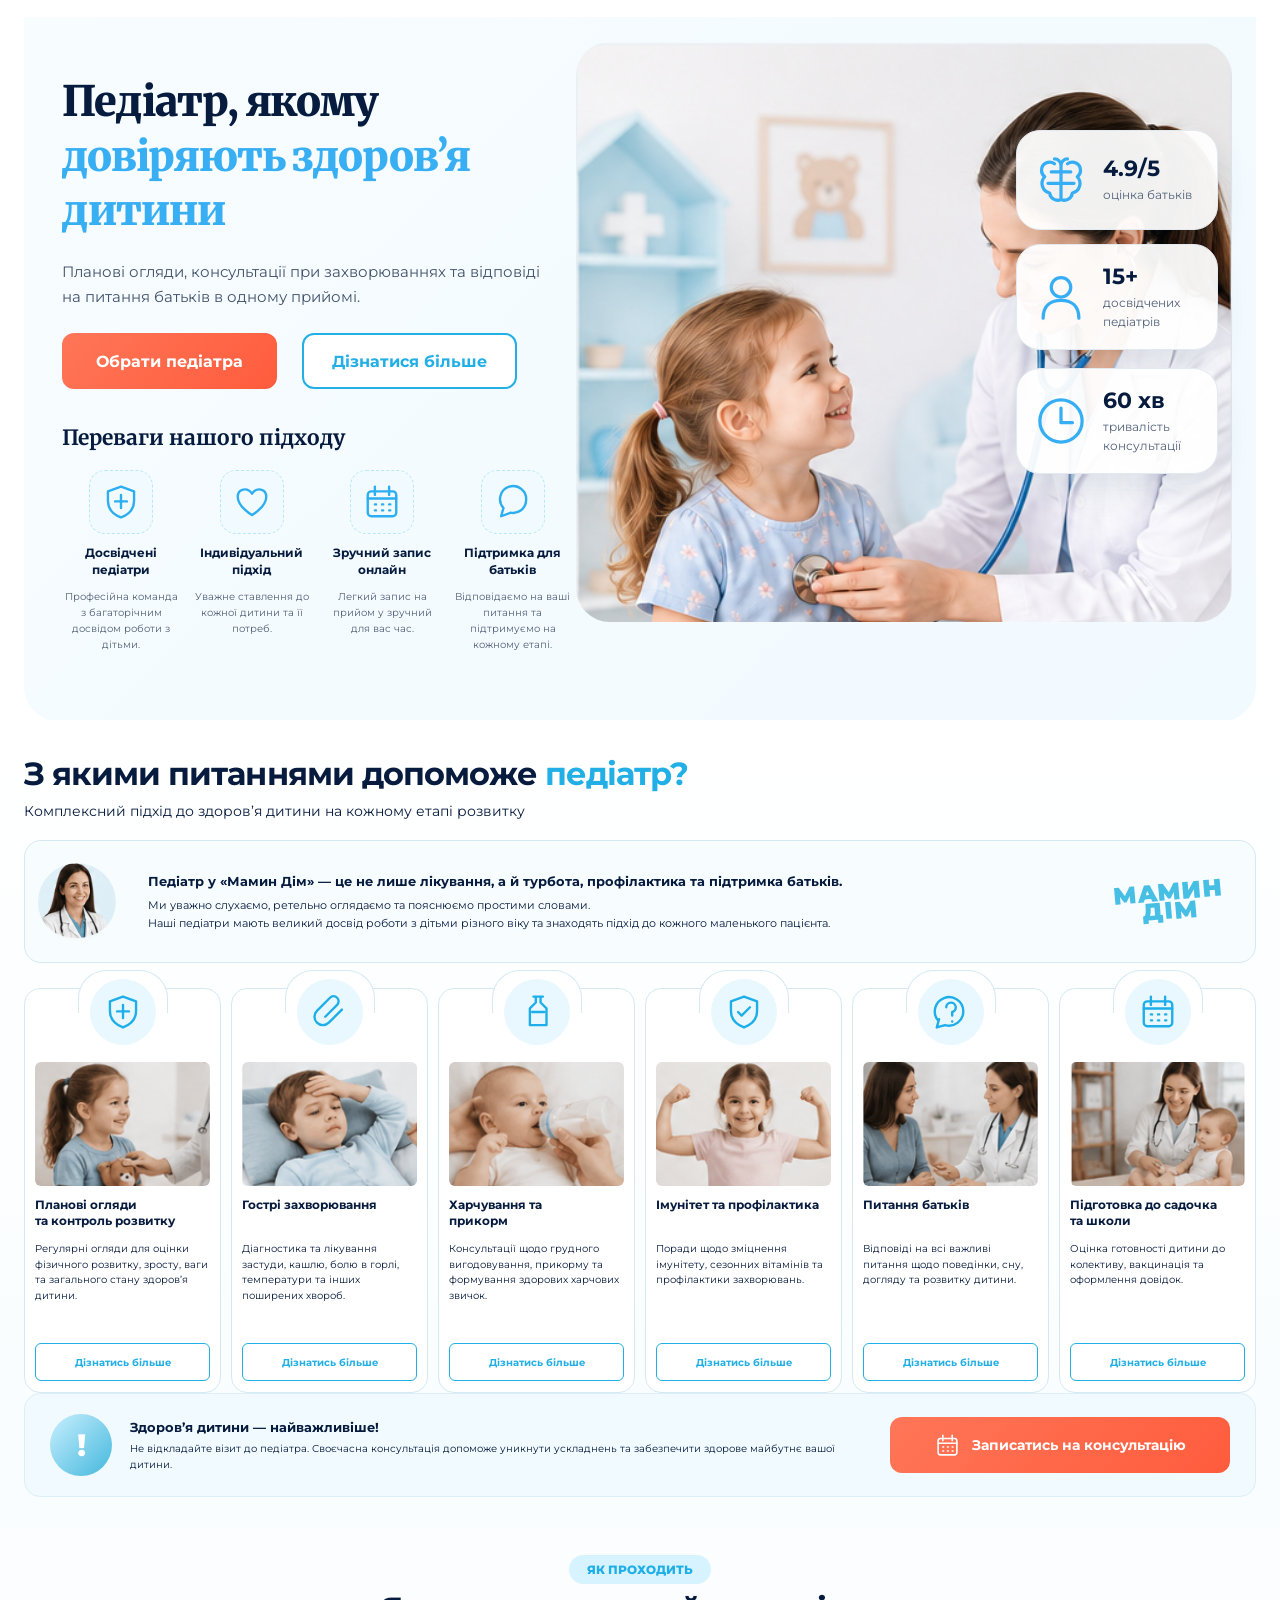
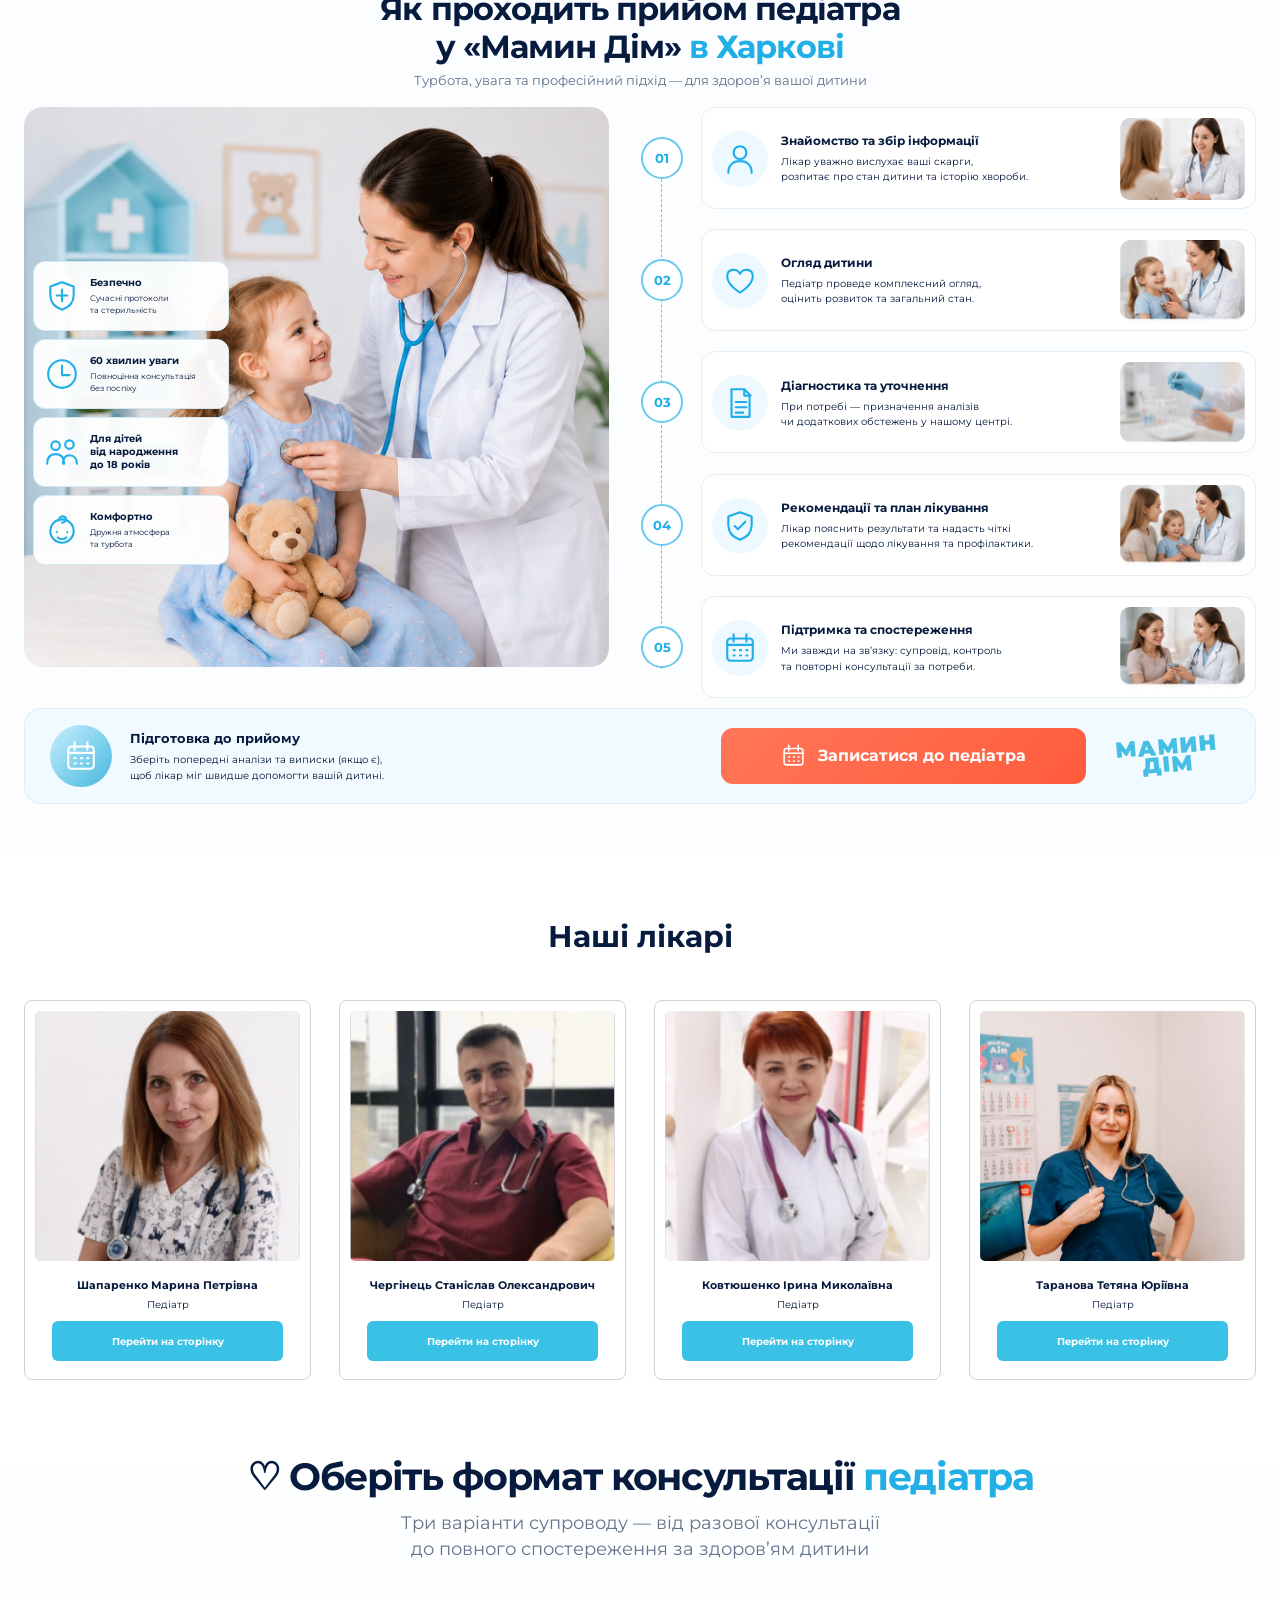
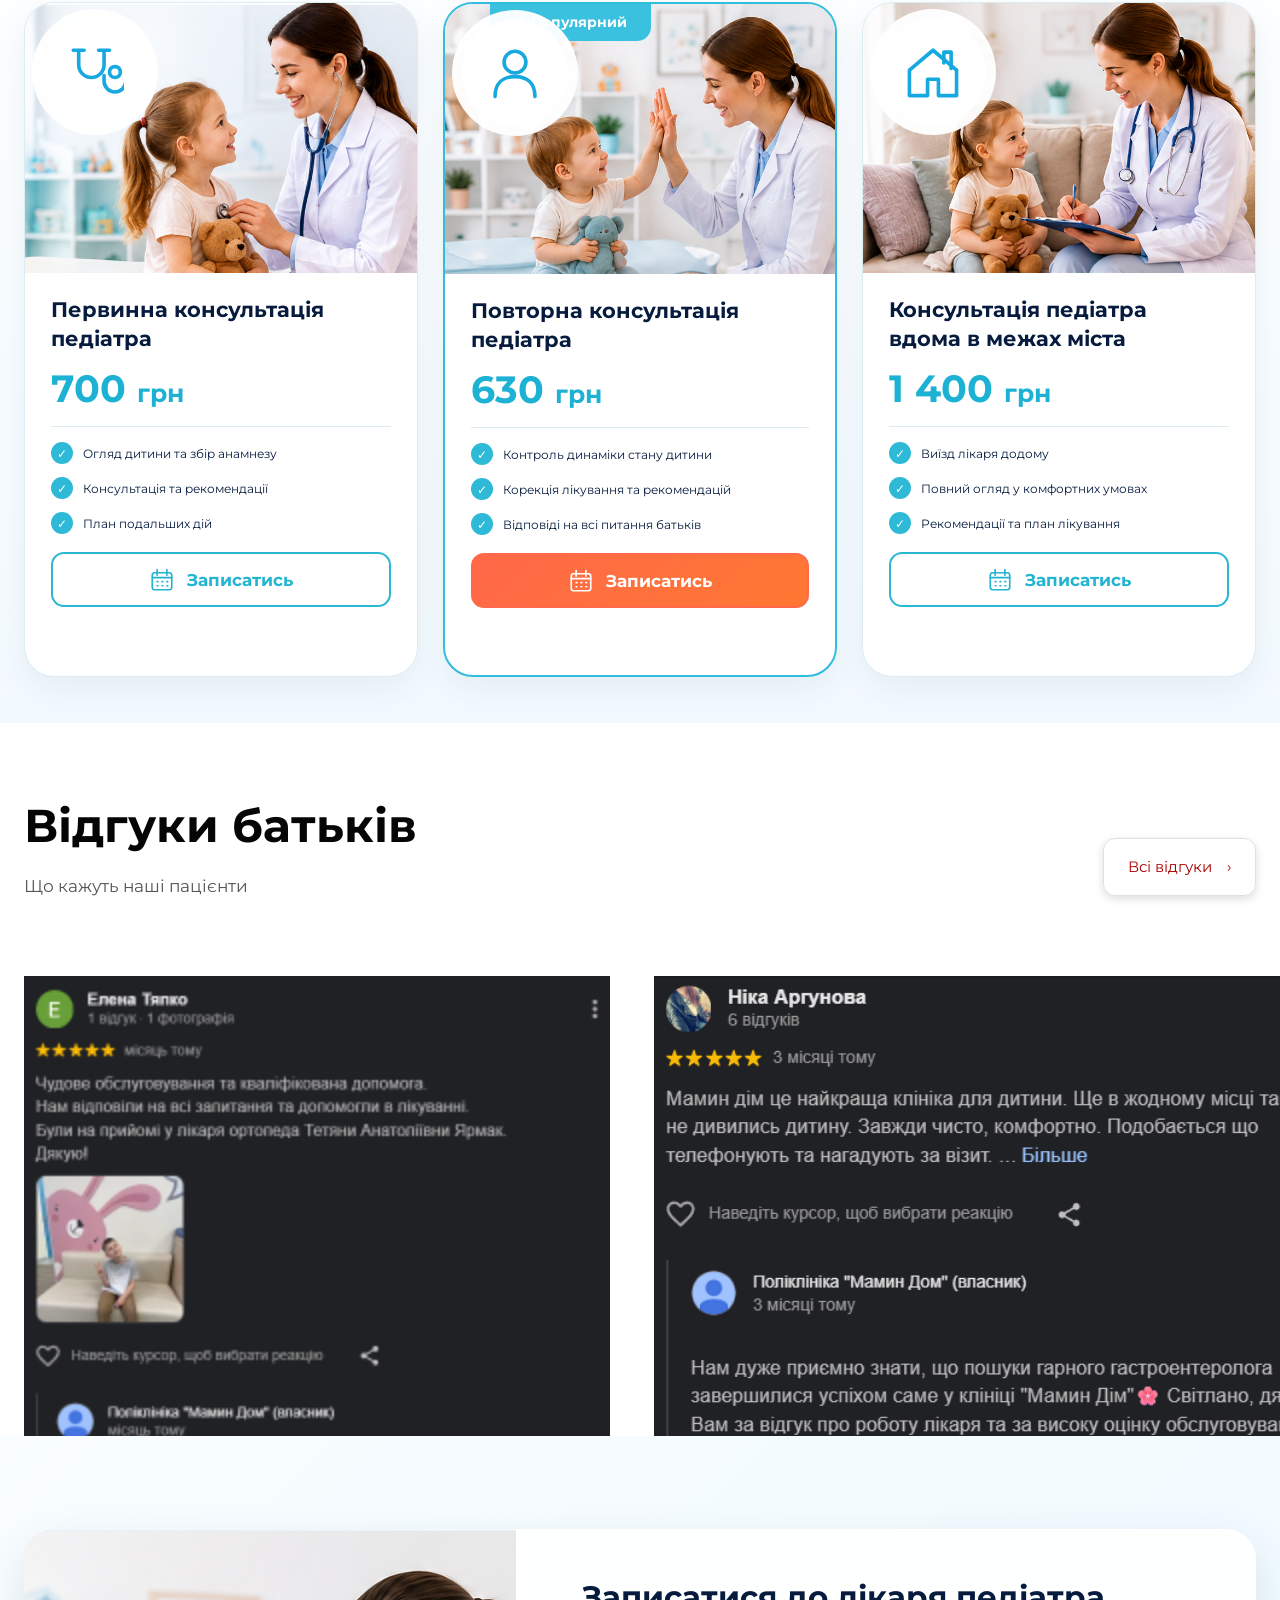
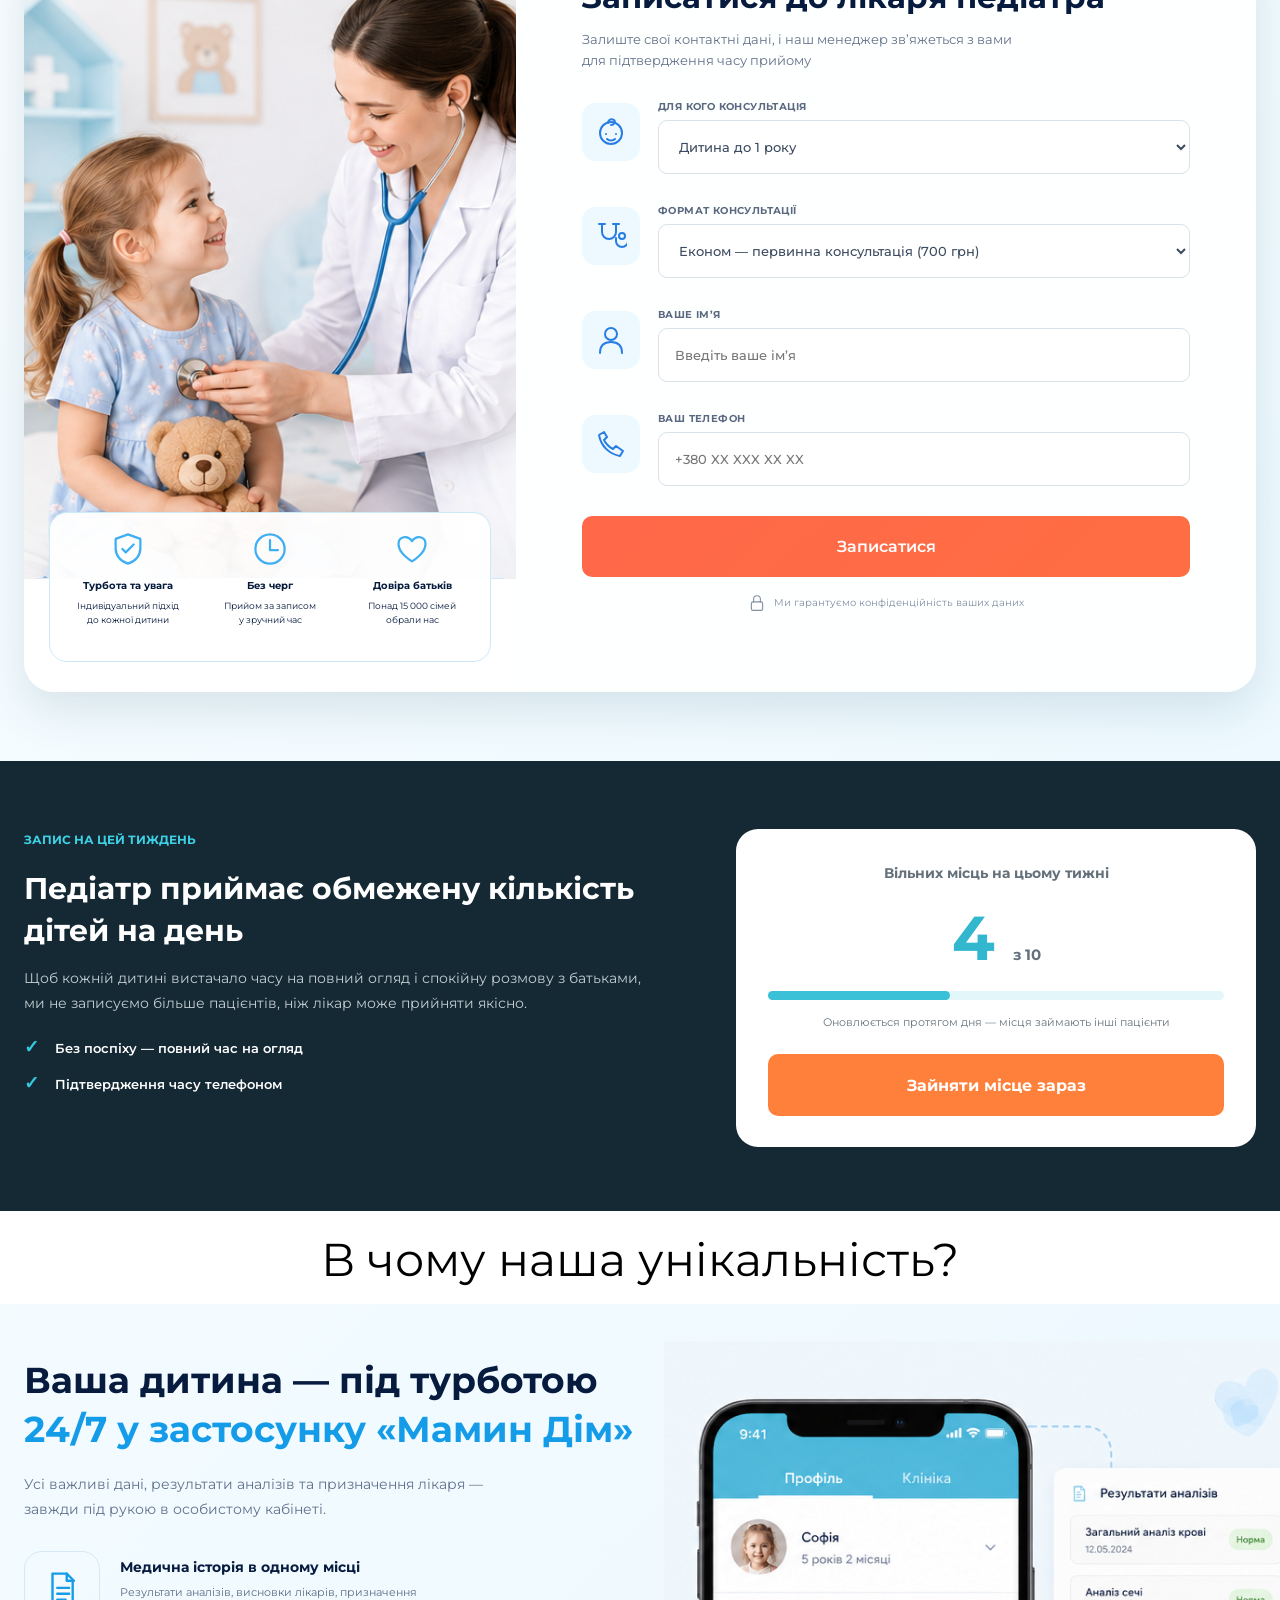
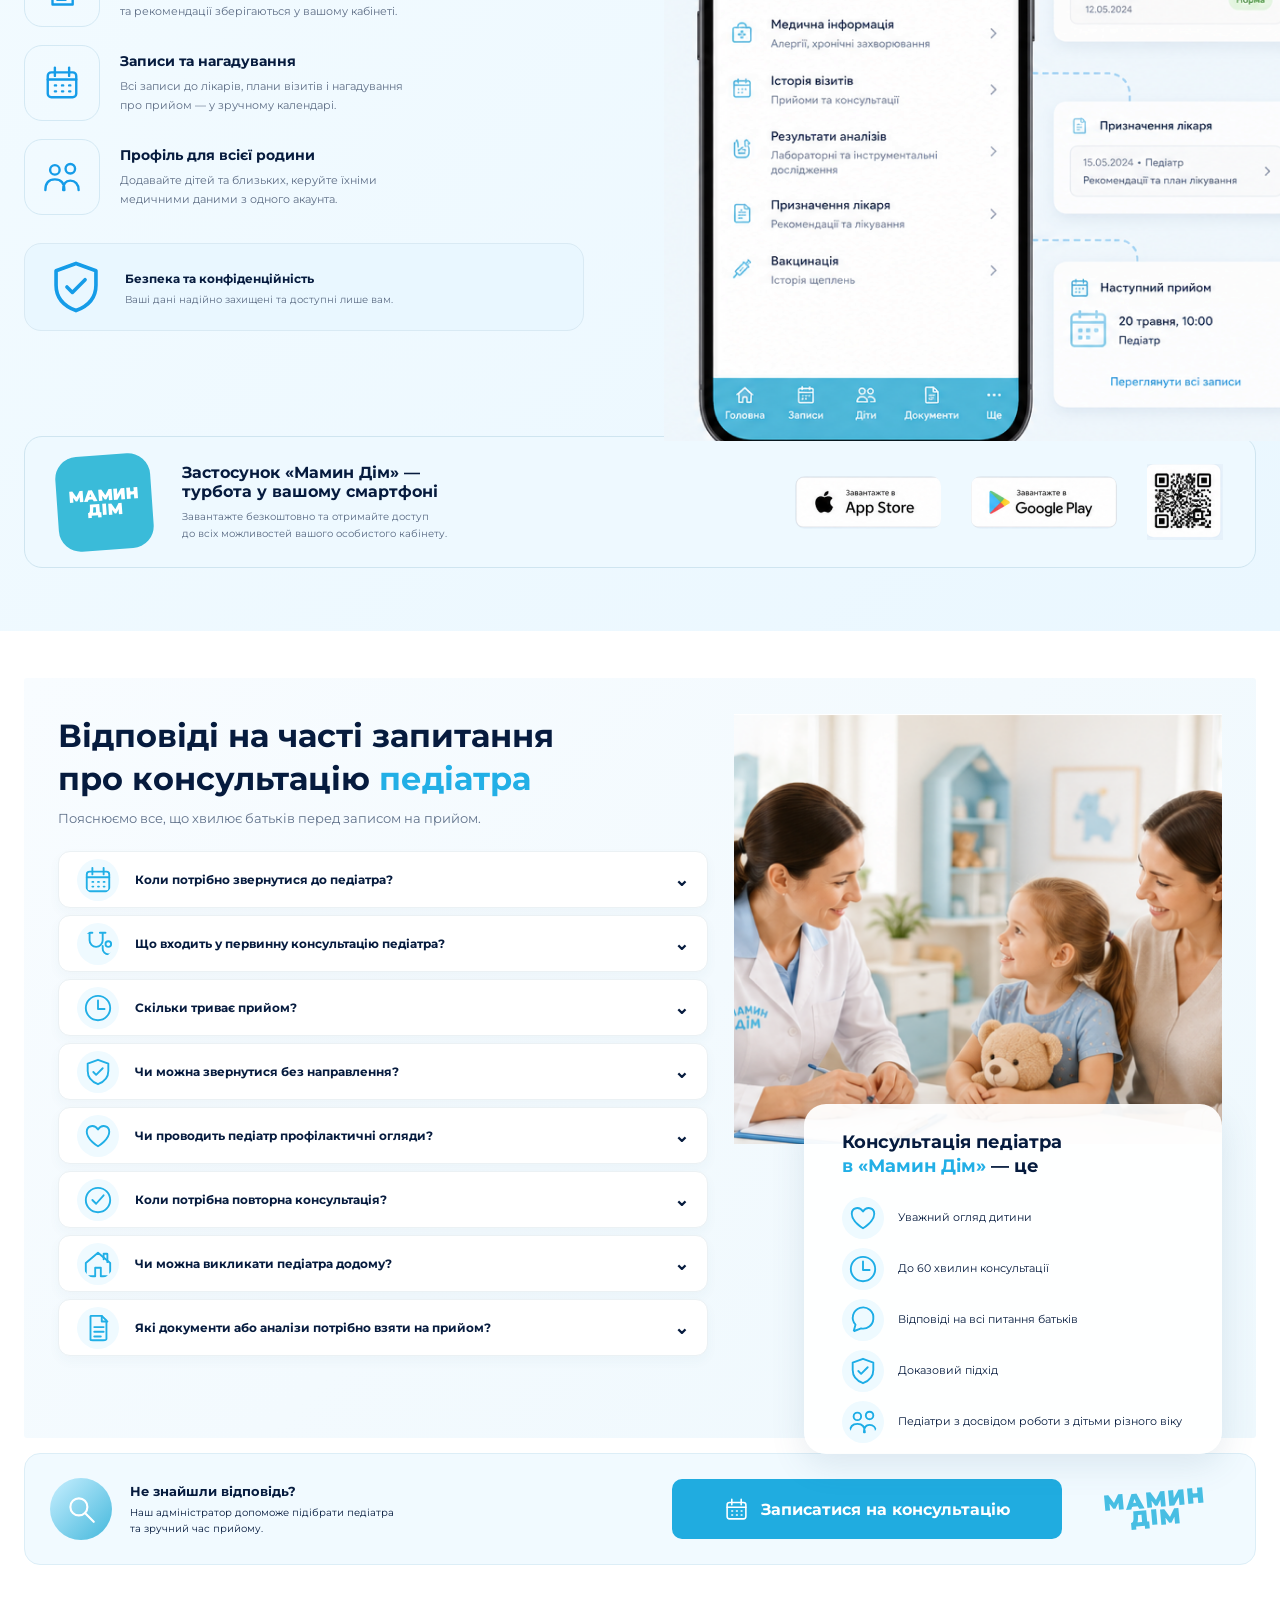
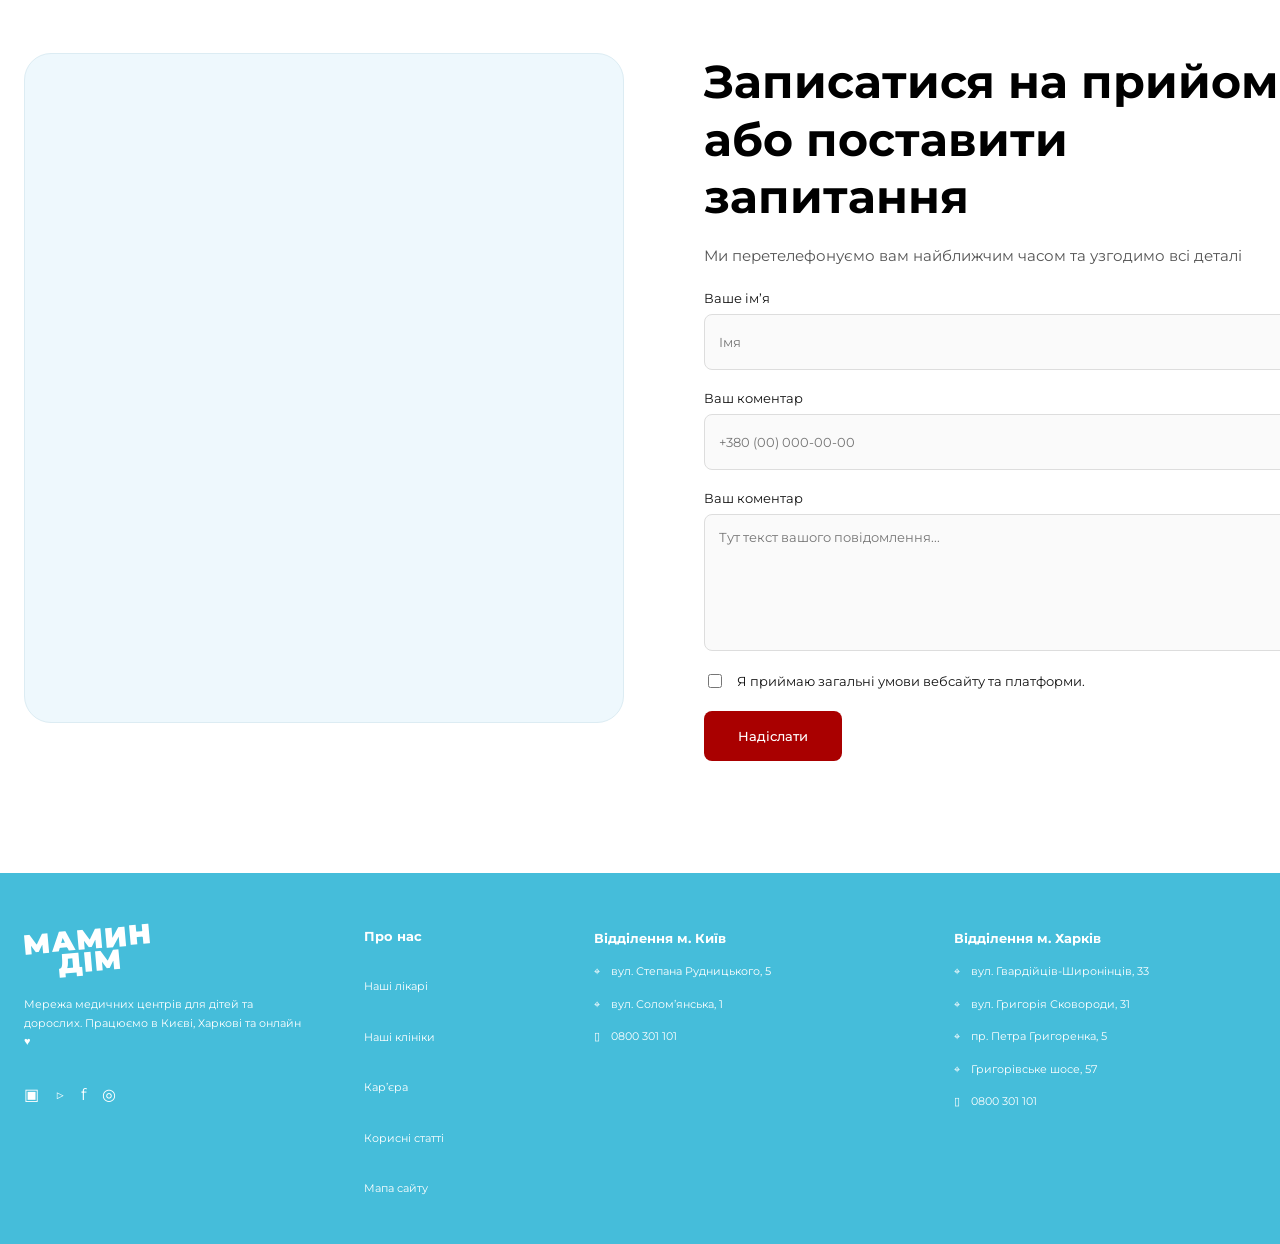
==== commit 2b3d5e3f: "Clean image overlays and add interactive map" ====
--- a/index.html
+++ b/index.html
@@ -83,7 +83,15 @@
         <h2>Як проходить прийом педіатра<br>у «Мамин Дім» <span>в Харкові</span></h2>
         <p class="process__lead">Турбота, увага та професійний підхід — для здоров’я вашої дитини</p>
         <div class="process__grid">
-          <div class="process-photo"><img src="photos/pediatric-process.png" alt="Прийом педіатра"></div>
+          <div class="process-photo">
+            <img src="photos/pediatric-process.png" alt="Прийом педіатра">
+            <div class="photo-badges" aria-label="Переваги прийому">
+              <div><svg><use href="#i-shield-cross"/></svg><span><b>Безпечно</b><small>Сучасні протоколи<br>та стерильність</small></span></div>
+              <div><svg><use href="#i-clock"/></svg><span><b>60 хвилин уваги</b><small>Повноцінна консультація<br>без поспіху</small></span></div>
+              <div><svg><use href="#i-family"/></svg><span><b>Для дітей<br>від народження<br>до 18 років</b></span></div>
+              <div><svg><use href="#i-baby"/></svg><span><b>Комфортно</b><small>Дружня атмосфера<br>та турбота</small></span></div>
+            </div>
+          </div>
           <div class="timeline">
             <article><b class="num">01</b><span class="timeline-icon"><svg><use href="#i-user"/></svg></span><div><h3>Знайомство та збір інформації</h3><p>Лікар уважно вислухає ваші скарги,<br>розпитає про стан дитини та історію хвороби.</p></div><img src="photos/figma-assets/process-step-1.png" alt="Розмова з лікарем"></article>
             <article><b class="num">02</b><span class="timeline-icon"><svg><use href="#i-heart"/></svg></span><div><h3>Огляд дитини</h3><p>Педіатр проведе комплексний огляд,<br>оцінить розвиток та загальний стан.</p></div><img src="photos/figma-assets/process-step-2.png" alt="Огляд дитини"></article>
@@ -118,13 +126,13 @@
 
     <section class="availability section"><div class="shell availability__grid"><div><b>ЗАПИС НА ЦЕЙ ТИЖДЕНЬ</b><h2>Педіатр приймає обмежену кількість дітей на день</h2><p>Щоб кожній дитині вистачало часу на повний огляд і спокійну розмову з батьками, ми не записуємо більше пацієнтів, ніж лікар може прийняти якісно.</p><ul><li>Без поспіху — повний час на огляд</li><li>Підтвердження часу телефоном</li></ul></div><div class="availability-card"><h3>Вільних місць на цьому тижні</h3><strong>4 <span>з 10</span></strong><div class="progress"><i></i></div><p>Оновлюється протягом дня — місця займають інші пацієнти</p><a href="#booking">Зайняти місце зараз</a></div></div></section>
 
-    <section class="app section" id="app"><h2 class="app-kicker">В чому наша унікальність?</h2><div class="app__surface"><div class="shell app__grid"><div class="app__copy"><h2>Ваша дитина — під турботою<br><span>24/7 у застосунку «Мамин Дім»</span></h2><p>Усі важливі дані, результати аналізів та призначення лікаря —<br>завжди під рукою в особистому кабінеті.</p><div class="app-features"><article><svg><use href="#i-doc"/></svg><div><h3>Медична історія в одному місці</h3><p>Результати аналізів, висновки лікарів, призначення<br>та рекомендації зберігаються у вашому кабінеті.</p></div></article><article><svg><use href="#i-calendar"/></svg><div><h3>Записи та нагадування</h3><p>Всі записи до лікарів, плани візитів і нагадування<br>про прийом — у зручному календарі.</p></div></article><article><svg><use href="#i-family"/></svg><div><h3>Профіль для всієї родини</h3><p>Додавайте дітей та близьких, керуйте їхніми<br>медичними даними з одного акаунта.</p></div></article></div><div class="security"><svg><use href="#i-shield"/></svg><div><b>Безпека та конфіденційність</b><p>Ваші дані надійно захищені та доступні лише вам.</p></div></div></div><div class="app__phone"><img src="photos/figma-assets/app-visual.png" alt="Застосунок Мамин Дім: профіль, аналізи, призначення та наступний прийом"></div></div><div class="shell app-download"><span class="app-logo">МАМИН<br>ДІМ</span><div><b>Застосунок «Мамин Дім» —<br>турбота у вашому смартфоні</b><p>Завантажте безкоштовно та отримайте доступ<br>до всіх можливостей вашого особистого кабінету.</p></div><a href="#app" aria-label="Завантажити в App Store"><img src="photos/figma-assets/app-store-badge.png" alt="Завантажити в App Store"></a><a href="#app" aria-label="Завантажити в Google Play"><img src="photos/figma-assets/google-play-badge.png" alt="Завантажити в Google Play"></a><img class="qr" src="photos/figma-assets/qr-code.png" alt="QR-код для завантаження застосунку"></div></div></section>
+    <section class="app section" id="app"><h2 class="app-kicker">В чому наша унікальність?</h2><div class="app__surface"><div class="shell app__grid"><div class="app__copy"><h2>Ваша дитина — під турботою<br><span>24/7 у застосунку «Мамин Дім»</span></h2><p>Усі важливі дані, результати аналізів та призначення лікаря —<br>завжди під рукою в особистому кабінеті.</p><div class="app-features"><article><svg><use href="#i-doc"/></svg><div><h3>Медична історія в одному місці</h3><p>Результати аналізів, висновки лікарів, призначення<br>та рекомендації зберігаються у вашому кабінеті.</p></div></article><article><svg><use href="#i-calendar"/></svg><div><h3>Записи та нагадування</h3><p>Всі записи до лікарів, плани візитів і нагадування<br>про прийом — у зручному календарі.</p></div></article><article><svg><use href="#i-family"/></svg><div><h3>Профіль для всієї родини</h3><p>Додавайте дітей та близьких, керуйте їхніми<br>медичними даними з одного акаунта.</p></div></article></div><div class="security"><svg><use href="#i-shield"/></svg><div><b>Безпека та конфіденційність</b><p>Ваші дані надійно захищені та доступні лише вам.</p></div></div></div><div class="app__phone"><img src="photos/figma-assets/app-visual.png" alt="Застосунок Мамин Дім: профіль, аналізи, призначення та наступний прийом"></div></div><div class="shell app-download"><span class="app-logo">МАМИН<br>ДІМ</span><div><b>Застосунок «Мамин Дім» —<br>турбота у вашому смартфоні</b><p>Завантажте безкоштовно та отримайте доступ<br>до всіх можливостей вашого особистого кабінету.</p></div><a href="https://apps.apple.com/ua/app/%D0%BC%D0%B0%D0%BC%D0%B8%D0%BD-%D0%B4%D1%96%D0%BC/id6737190614" target="_blank" rel="noopener noreferrer" aria-label="Завантажити Мамин Дім в App Store"><img src="photos/figma-assets/app-store-badge.png" alt="Завантажити в App Store"></a><a href="https://play.google.com/store/apps/details?id=com.eleks.mamyndim" target="_blank" rel="noopener noreferrer" aria-label="Завантажити Мамин Дім у Google Play"><img src="photos/figma-assets/google-play-badge.png" alt="Завантажити в Google Play"></a><img class="qr" src="photos/figma-assets/qr-code.png" alt="QR-код для завантаження застосунку"></div></div></section>
 
     <section class="faq section" id="faq"><div class="shell faq__grid"><div><h2>Відповіді на часті запитання<br>про консультацію <span>педіатра</span></h2><p class="faq-lead">Пояснюємо все, що хвилює батьків перед записом на прийом.</p><div class="accordion">
       <details><summary><svg><use href="#i-calendar"/></svg>Коли потрібно звернутися до педіатра?</summary><p>При температурі, кашлі, висипі, болю або будь-яких змінах у самопочутті дитини.</p></details><details><summary><svg><use href="#i-stethoscope"/></svg>Що входить у первинну консультацію педіатра?</summary><p>Збір анамнезу, комплексний огляд, рекомендації та план подальших дій.</p></details><details><summary><svg><use href="#i-clock"/></svg>Скільки триває прийом?</summary><p>До 60 хвилин — без поспіху та з відповідями на запитання батьків.</p></details><details><summary><svg><use href="#i-shield"/></svg>Чи можна звернутися без направлення?</summary><p>Так, для запису до педіатра направлення не потрібне.</p></details><details><summary><svg><use href="#i-heart"/></svg>Чи проводить педіатр профілактичні огляди?</summary><p>Так, ми проводимо планові огляди дітей різного віку.</p></details><details><summary><svg><use href="#i-check"/></svg>Коли потрібна повторна консультація?</summary><p>За рекомендацією лікаря або для контролю динаміки лікування.</p></details><details><summary><svg><use href="#i-home"/></svg>Чи можна викликати педіатра додому?</summary><p>Так, доступний виклик лікаря додому в межах міста.</p></details><details><summary><svg><use href="#i-doc"/></svg>Які документи або аналізи потрібно взяти на прийом?</summary><p>Візьміть попередні висновки, аналізи та виписки, якщо вони є.</p></details>
     </div></div><div class="faq__side"><img src="photos/figma-assets/faq-family.png" alt="Консультація педіатра"><div class="faq-card"><h3>Консультація педіатра<br><span>в «Мамин Дім»</span> — це</h3><ul><li><svg><use href="#i-heart"/></svg>Уважний огляд дитини</li><li><svg><use href="#i-clock"/></svg>До 60 хвилин консультації</li><li><svg><use href="#i-chat"/></svg>Відповіді на всі питання батьків</li><li><svg><use href="#i-shield"/></svg>Доказовий підхід</li><li><svg><use href="#i-family"/></svg>Педіатри з досвідом роботи з дітьми різного віку</li></ul></div></div></div><div class="shell faq-cta"><span class="round-icon"><svg><use href="#i-search"/></svg></span><div><b>Не знайшли відповідь?</b><p>Наш адміністратор допоможе підібрати педіатра<br>та зручний час прийому.</p></div><a href="#booking"><svg><use href="#i-calendar"/></svg>Записатися на консультацію</a><span class="brand brand--blue">МАМИН<br>ДІМ</span></div></section>
 
-    <section class="contacts section" id="contacts"><div class="shell contacts__grid"><a class="map" href="https://maps.google.com/?q=проспект+Петра+Григоренка+5+Харків" target="_blank" rel="noopener"><img src="photos/figma-assets/contact-map.png" alt="Мапа проїзду до Мамин Дім"></a><form action="send.php" method="post"><h2>Записатися на прийом<br>або поставити<br>запитання</h2><p>Ми перетелефонуємо вам найближчим часом та узгодимо всі деталі</p><label>Ваше ім’я<input name="name" placeholder="Імя" required></label><label>Ваш коментар<input name="phone" placeholder="+380 (00) 000-00-00" required></label><label>Ваш коментар<textarea name="message" placeholder="Тут текст вашого повідомлення..."></textarea></label><label class="consent"><input type="checkbox" required>Я приймаю загальні умови вебсайту та платформи.</label><button type="submit">Надіслати</button></form></div></section>
+    <section class="contacts section" id="contacts"><div class="shell contacts__grid"><div class="map"><iframe src="https://www.google.com/maps?q=%D0%BF%D1%80%D0%BE%D1%81%D0%BF%D0%B5%D0%BA%D1%82+%D0%9F%D0%B5%D1%82%D1%80%D0%B0+%D0%93%D1%80%D0%B8%D0%B3%D0%BE%D1%80%D0%B5%D0%BD%D0%BA%D0%B0+5+%D0%A5%D0%B0%D1%80%D0%BA%D1%96%D0%B2&output=embed" title="Мамин Дім на Google Maps — проспект Петра Григоренка, 5, Харків" loading="lazy" referrerpolicy="no-referrer-when-downgrade" allowfullscreen></iframe></div><form action="send.php" method="post"><h2>Записатися на прийом<br>або поставити<br>запитання</h2><p>Ми перетелефонуємо вам найближчим часом та узгодимо всі деталі</p><label>Ваше ім’я<input name="name" placeholder="Імя" required></label><label>Ваш коментар<input name="phone" placeholder="+380 (00) 000-00-00" required></label><label>Ваш коментар<textarea name="message" placeholder="Тут текст вашого повідомлення..."></textarea></label><label class="consent"><input type="checkbox" required>Я приймаю загальні умови вебсайту та платформи.</label><button type="submit">Надіслати</button></form></div></section>
   </main>
 
   <footer class="footer section"><div class="shell footer__grid"><div><span class="brand brand--white">МАМИН<br>ДІМ</span><p>Мережа медичних центрів для дітей та дорослих. Працюємо в Києві, Харкові та онлайн ♥</p><div class="social">▣　▷　f　◎</div></div><nav><b>Про нас</b><a href="#doctors">Наші лікарі</a><a href="#contacts">Наші клініки</a><a href="#contacts">Кар’єра</a><a href="#faq">Корисні статті</a><a href="#top">Мапа сайту</a></nav><div><b>Відділення м. Київ</b><p>⌖　вул. Степана Рудницького, 5</p><p>⌖　вул. Солом’янська, 1</p><p>▯　0800 301 101</p></div><div><b>Відділення м. Харків</b><p>⌖　вул. Гвардійців-Широнінців, 33</p><p>⌖　вул. Григорія Сковороди, 31</p><p>⌖　пр. Петра Григоренка, 5</p><p>⌖　Григорівське шосе, 57</p><p>▯　0800 301 101</p></div></div><div class="shell footer__bottom"><span>Політика Конфіденційності і захисту Персональних даних　　Куточок споживача</span><span>© 2026 Поліклініка Мамин Дім. All rights reserved.</span></div></footer>
--- a/styles.css
+++ b/styles.css
@@ -131,3 +131,30 @@
   .app-download>a{width:215px}
   .app-download>.qr{width:76px;height:76px}
 }
+
+/* Clean store links and slider controls */
+.app-download>a{
+  width:146px;height:53px;border:0;border-radius:10px;background:transparent;
+  box-shadow:none;flex:0 0 146px
+}
+.app-download>a img{width:146px;height:53px}
+.slider-status{
+  position:absolute!important;width:1px!important;height:1px!important;padding:0!important;
+  margin:-1px!important;overflow:hidden!important;clip:rect(0,0,0,0)!important;white-space:nowrap!important;border:0!important
+}
+.mobile-slider-controls button{font-family:Arial,sans-serif;font-weight:400}
+
+@media(max-width:600px){
+  .app-download>a{width:146px;flex-basis:146px;margin-inline:auto}
+}
+
+/* Interactive map and expanded FAQ spacing */
+.map{border-color:#dcecf3;background:#eef8fd}
+.map iframe{display:block;width:100%;height:100%;border:0}
+.accordion details[open] summary{height:64px;padding-top:8px}
+.accordion details[open] p{padding:5px 66px 24px;line-height:1.75}
+
+@media(max-width:600px){
+  .accordion details[open] summary{height:auto;min-height:64px;padding:12px 14px}
+  .accordion details[open] p{padding:4px 18px 22px 62px}
+}
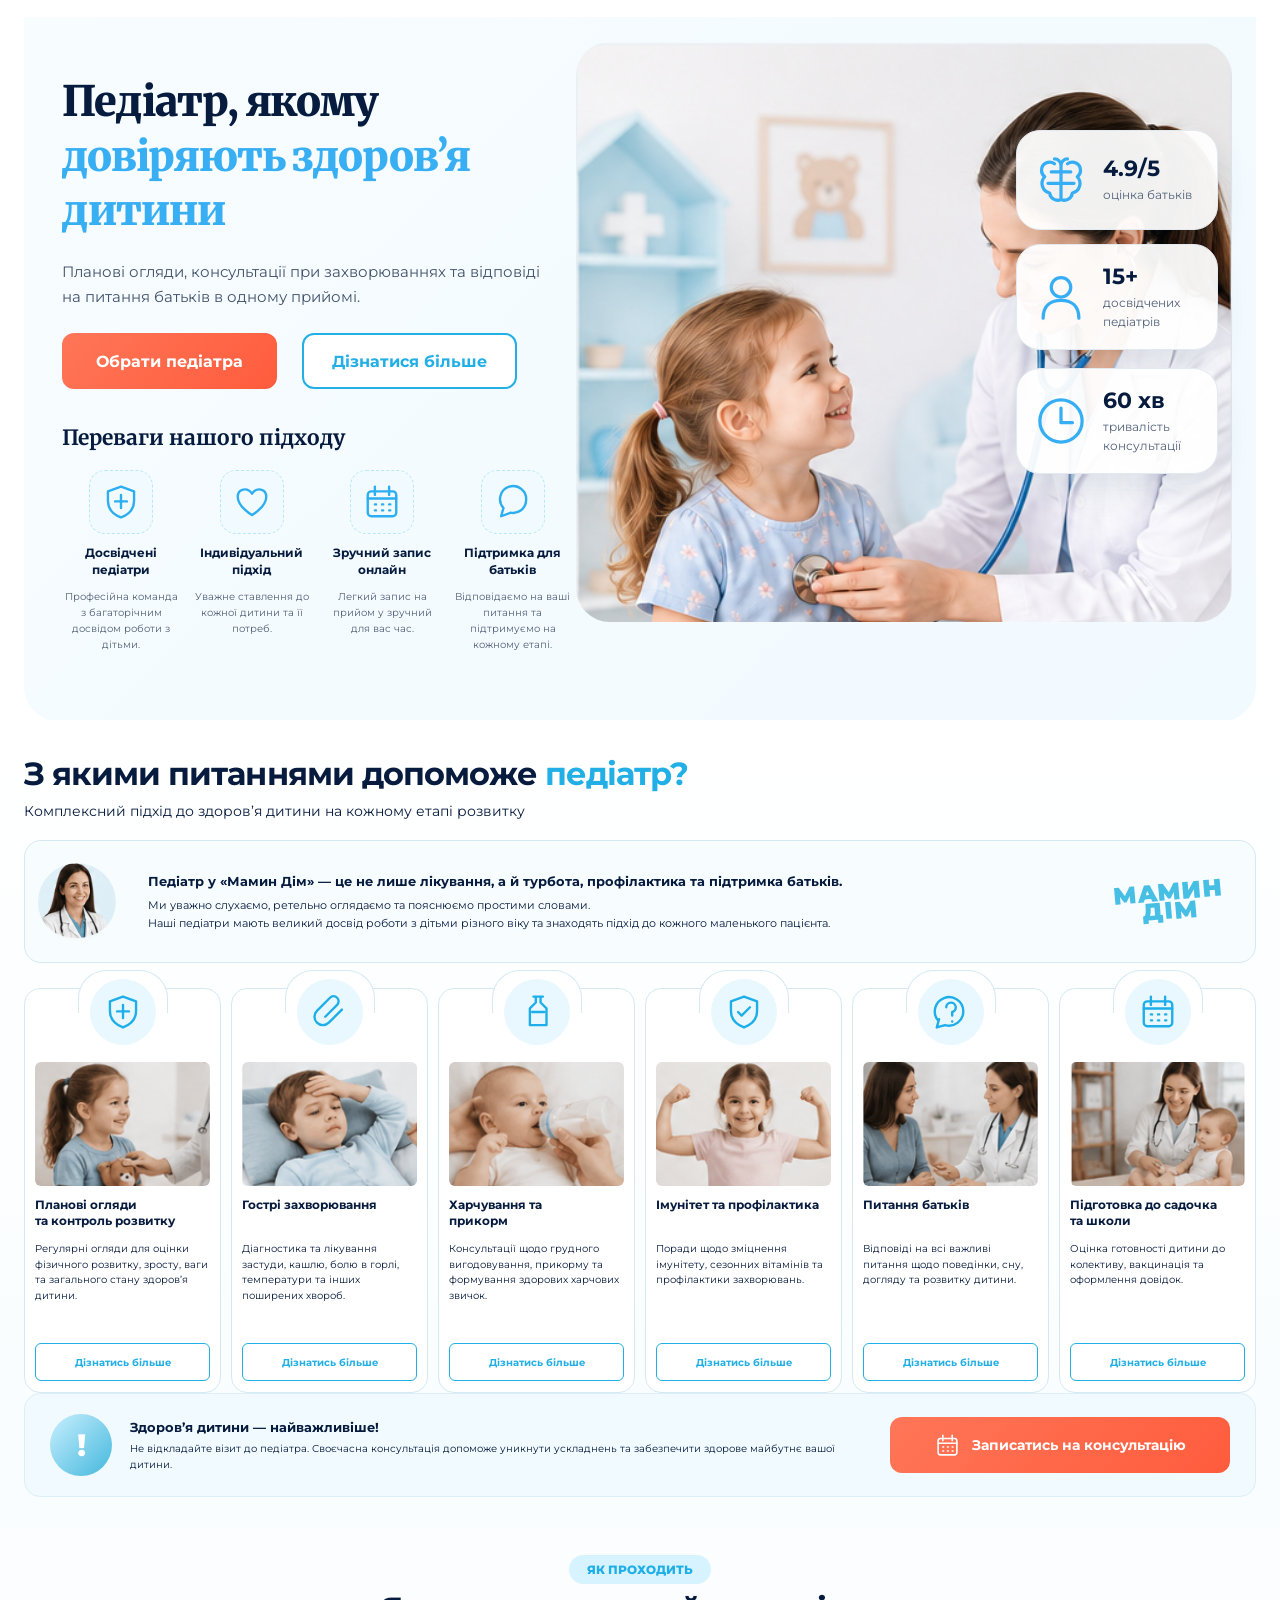
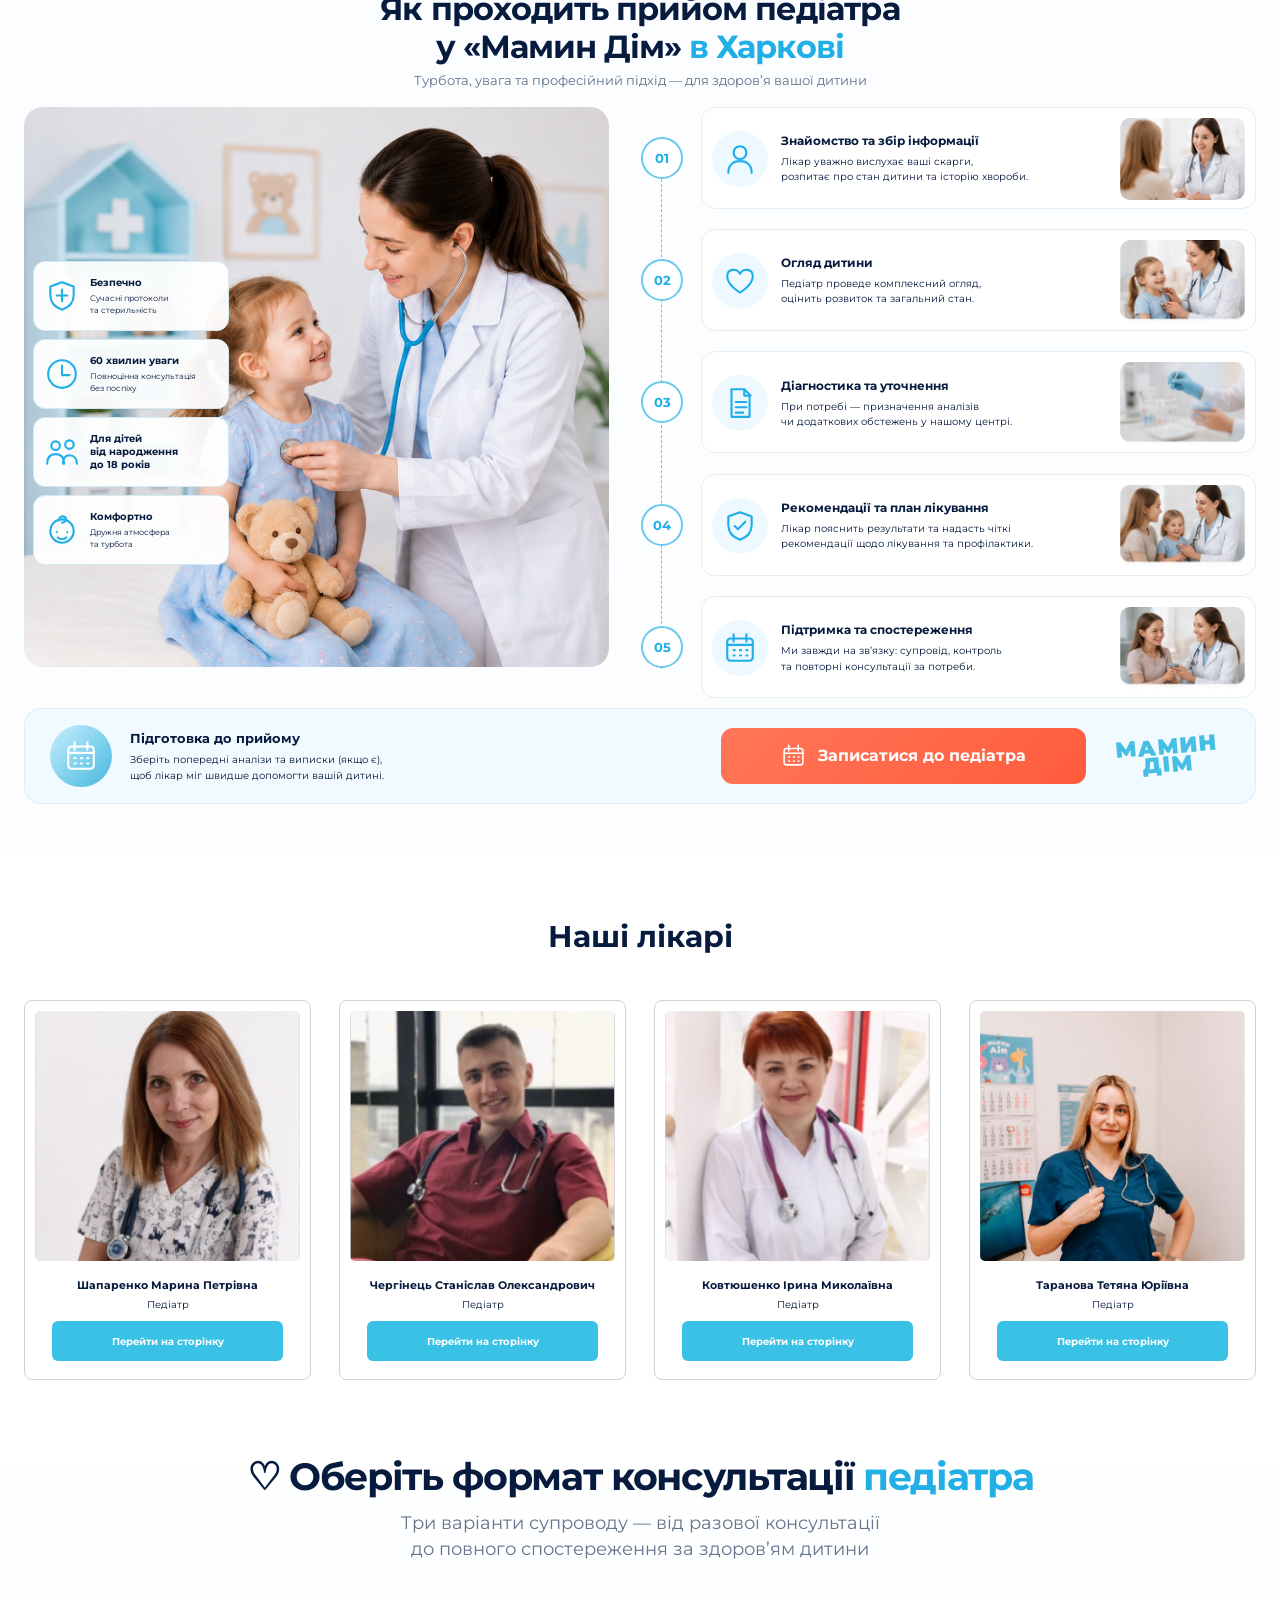
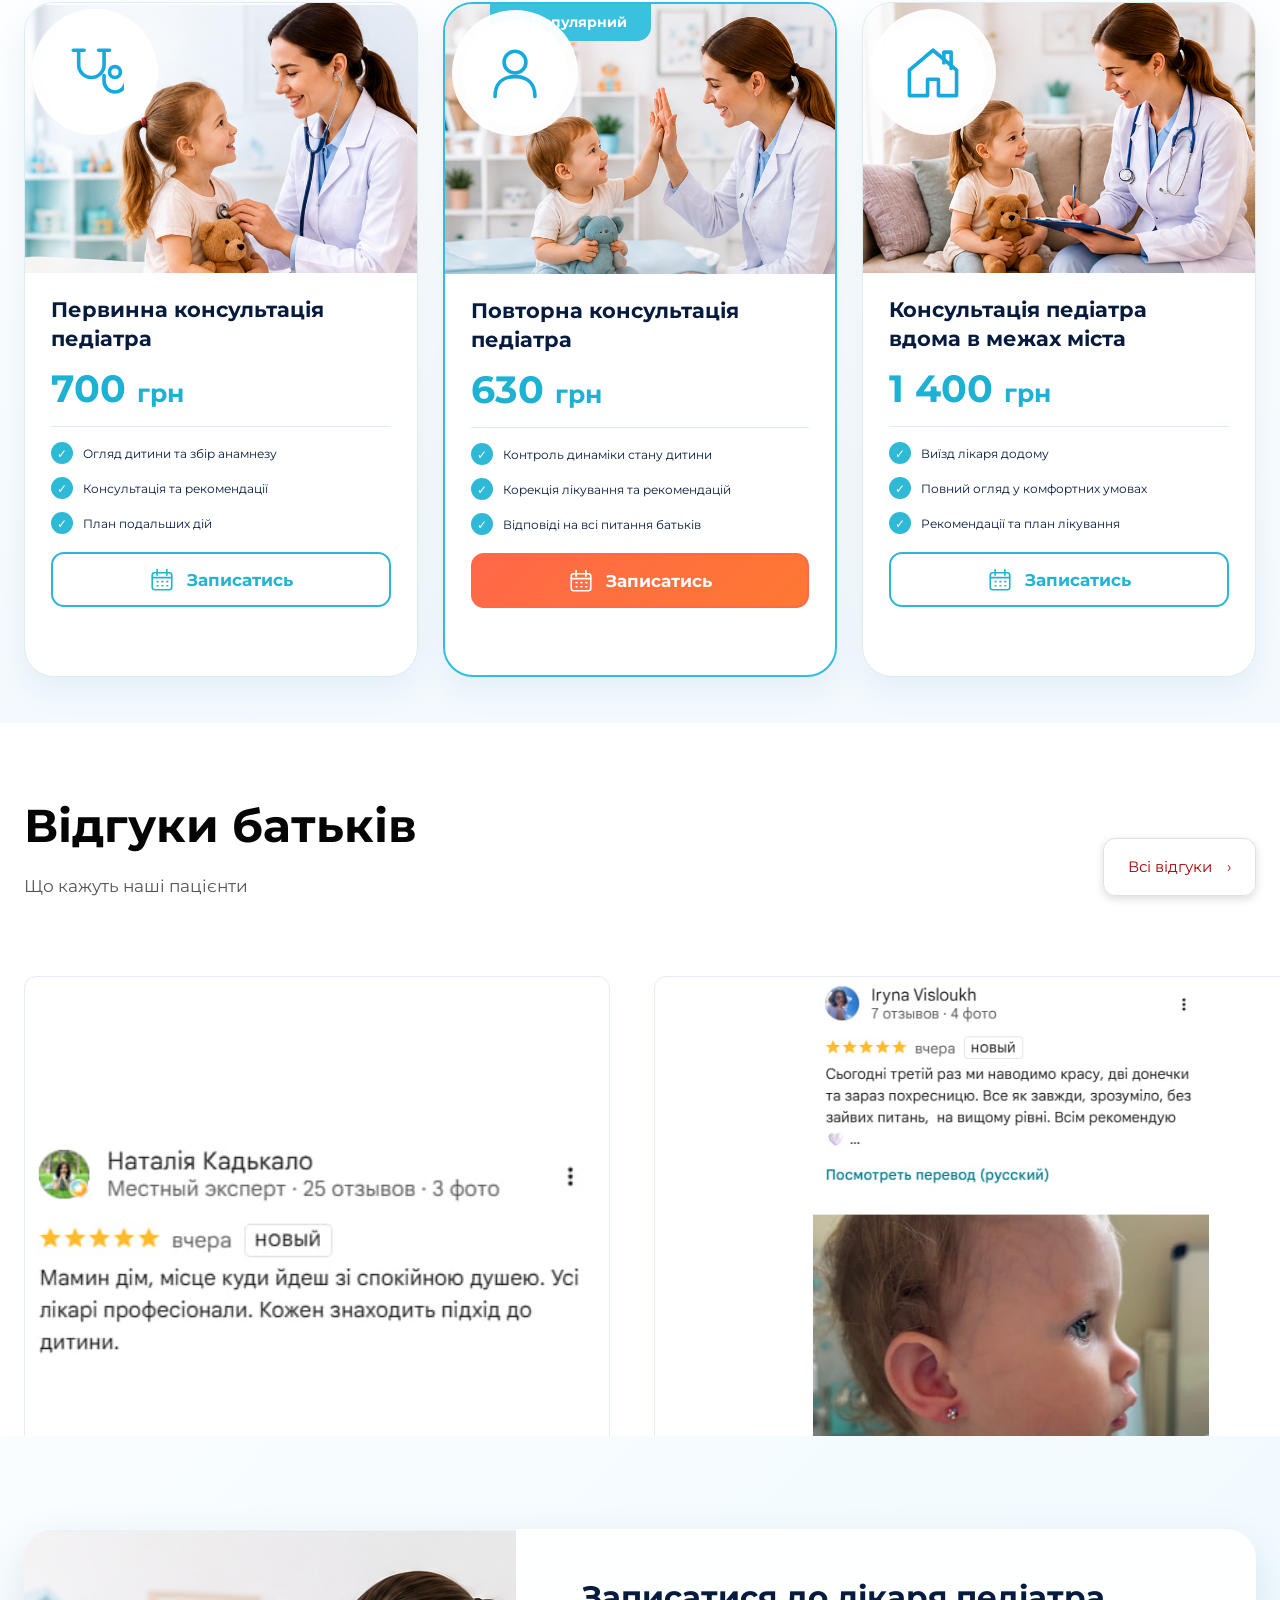
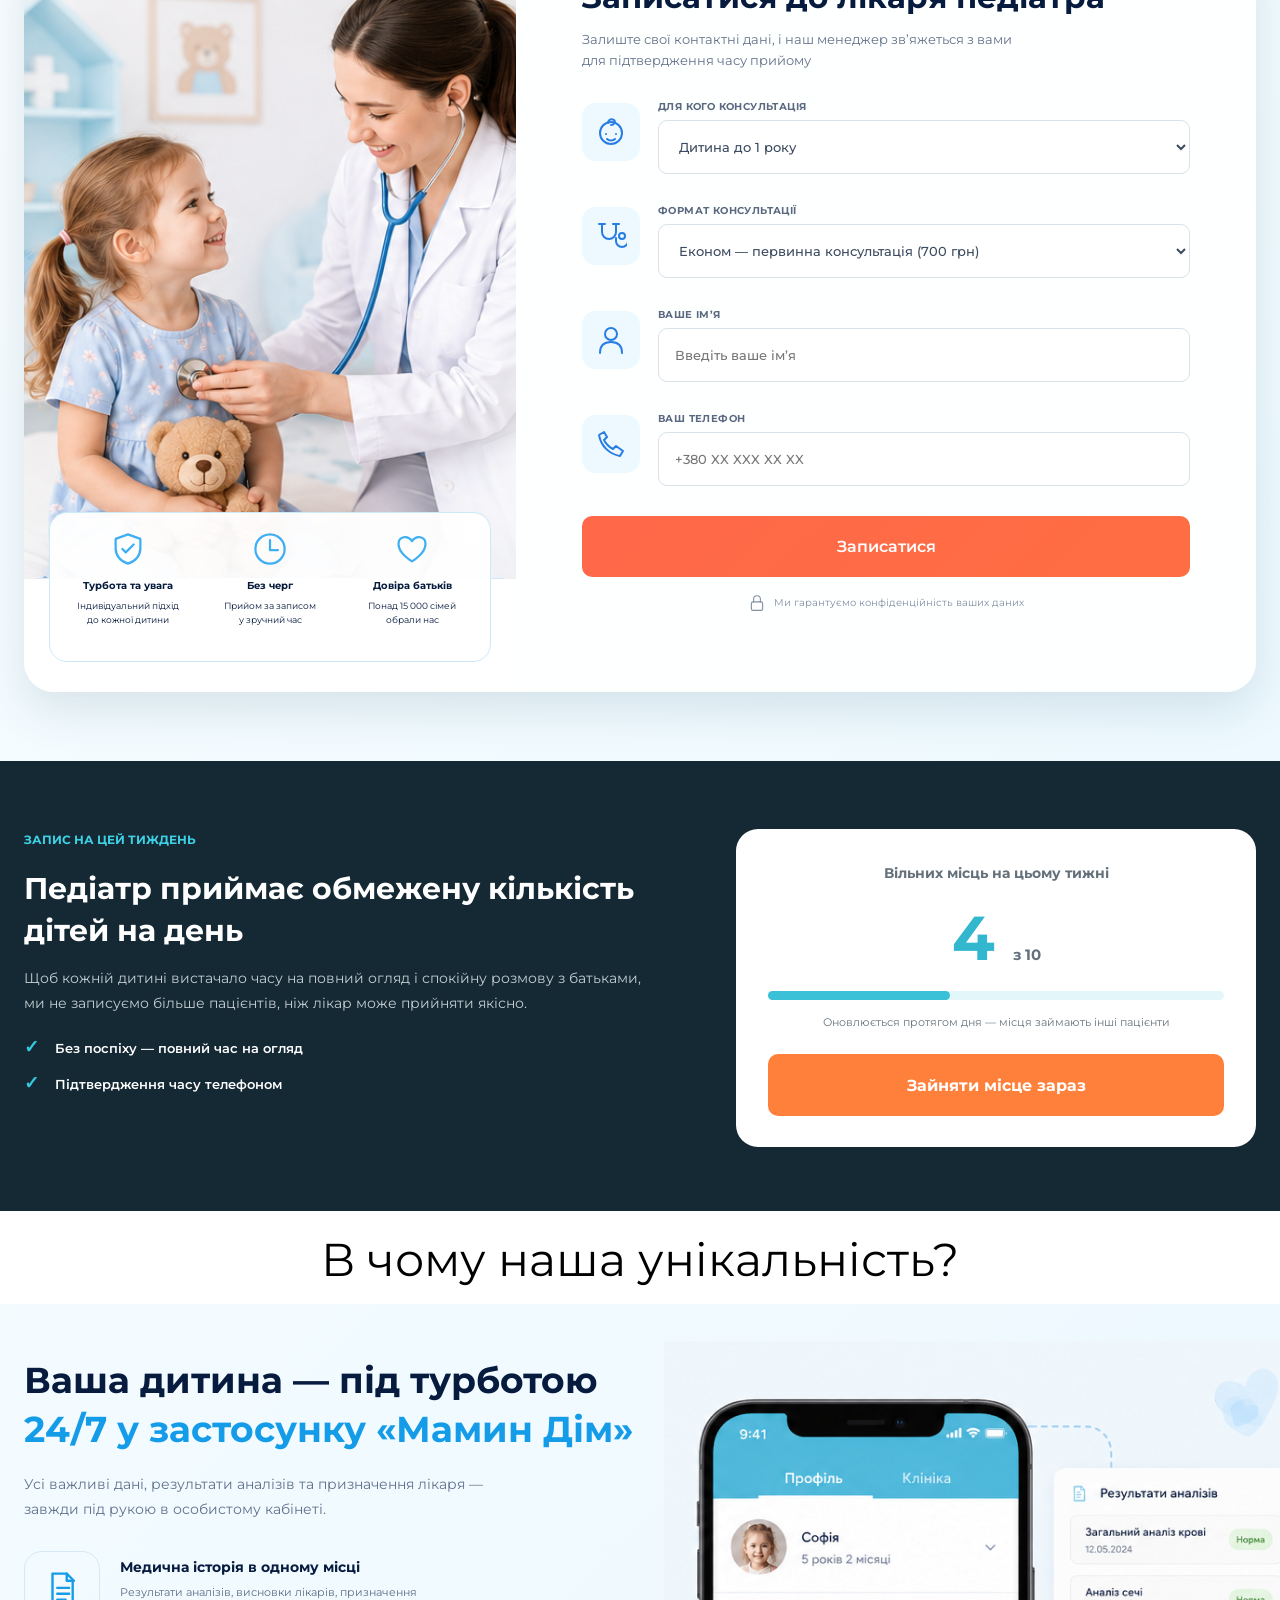
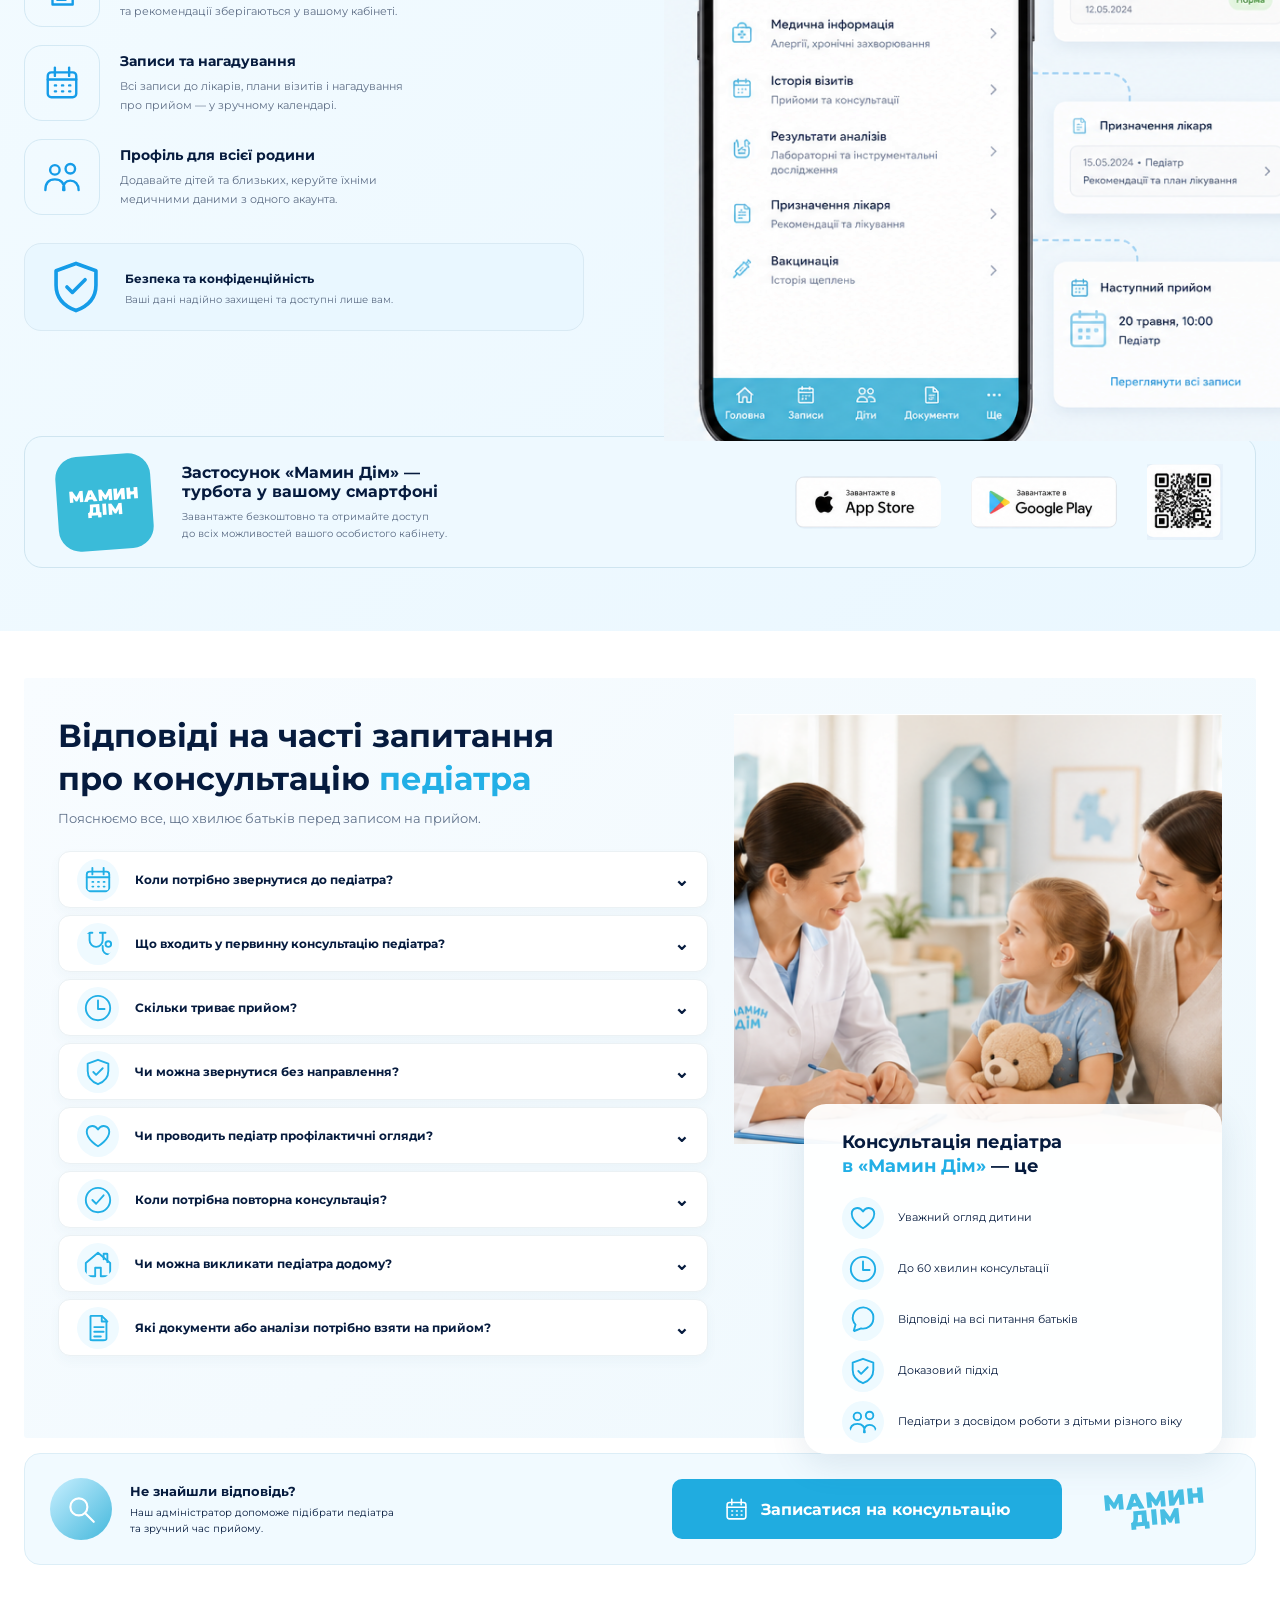
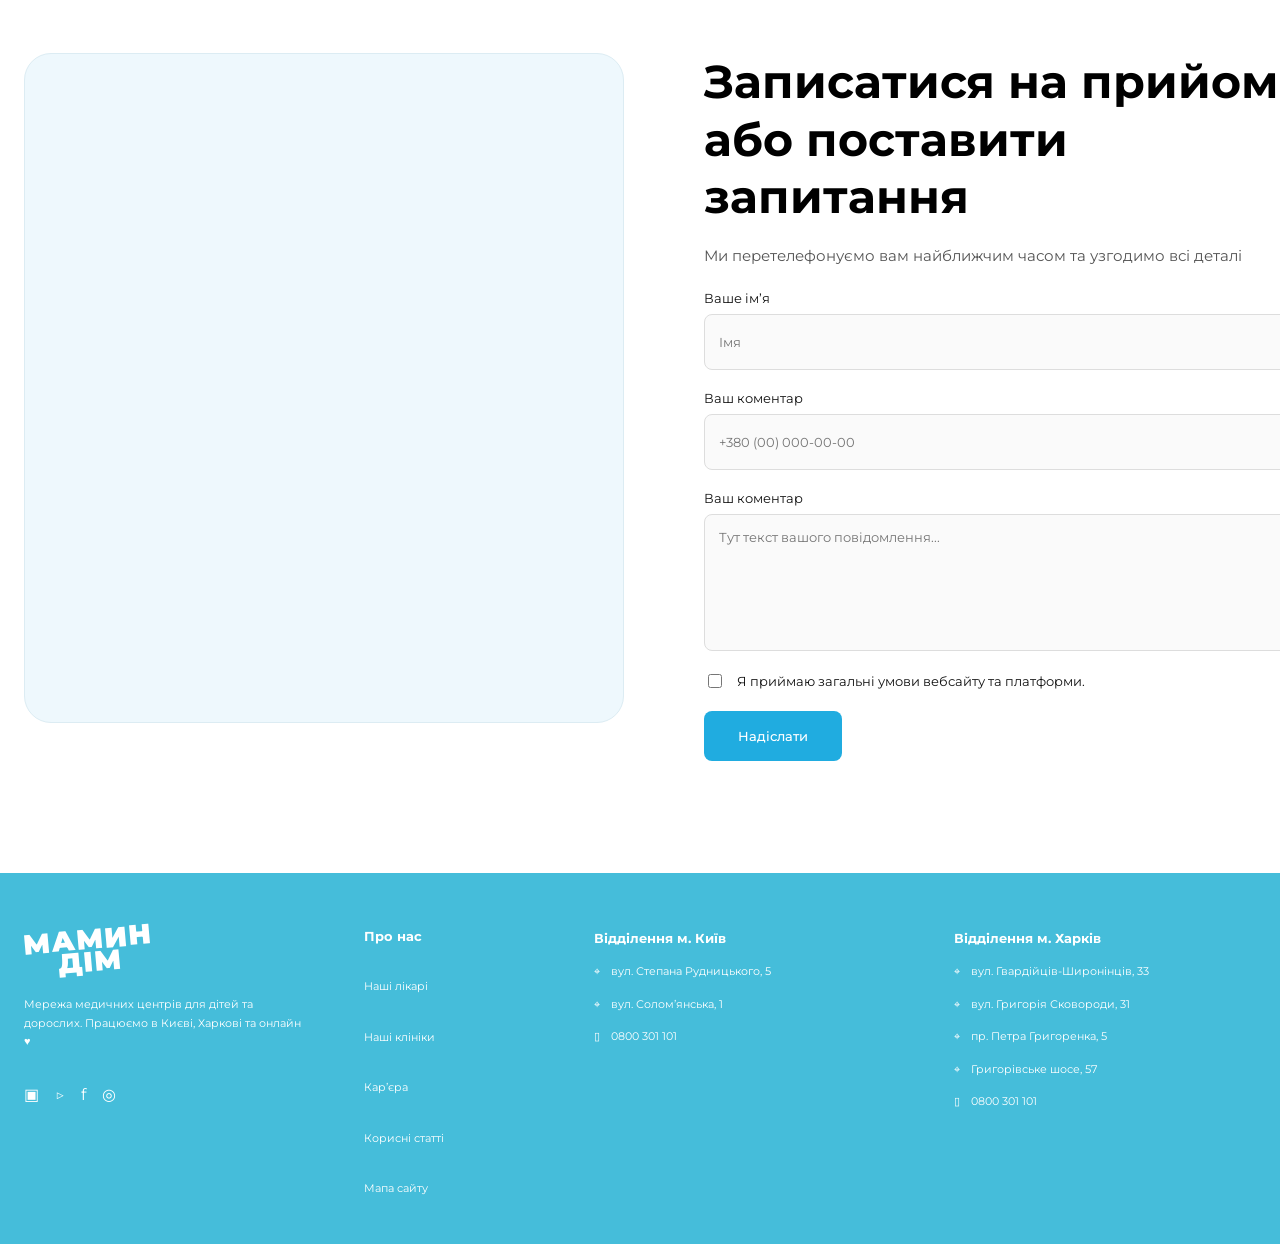
==== commit a2391c46: "Update reviews and mobile form alignment" ====
--- a/index.html
+++ b/index.html
@@ -42,7 +42,7 @@
         <div class="hero__copy">
           <h1>Педіатр, якому <span>довіряють здоров’я дитини</span></h1>
           <p>Планові огляди, консультації при захворюваннях та відповіді на питання батьків в одному прийомі.</p>
-          <div class="hero__actions"><a class="button button--coral" href="#booking">Обрати педіатра</a><a class="button button--outline" href="#process">Дізнатися більше</a></div>
+          <div class="hero__actions"><a class="button button--coral" href="#booking-form">Обрати педіатра</a><a class="button button--outline" href="#process">Дізнатися більше</a></div>
           <h2>Переваги нашого підходу</h2>
           <div class="hero__benefits">
             <div><span class="icon-box"><svg><use href="#i-shield-cross"/></svg></span><b>Досвідчені<br>педіатри</b><small>Професійна команда з багаторічним досвідом роботи з дітьми.</small></div>
@@ -117,11 +117,11 @@
       <article class="price-card"><div class="price-image"><img src="photos/figma-assets/price-3.png" alt="Консультація вдома"><span class="price-icon"><svg><use href="#i-home"/></svg></span></div><div class="price-body"><h3>Консультація педіатра<br>вдома в межах міста</h3><strong>1 400 <small>грн</small></strong><ul><li>Виїзд лікаря додому</li><li>Повний огляд у комфортних умовах</li><li>Рекомендації та план лікування</li></ul><a href="#booking"><svg><use href="#i-calendar"/></svg>Записатись</a></div></article>
     </div></div></section>
 
-    <section class="reviews section" id="reviews"><div class="shell"><div class="reviews__head"><div><h2>Відгуки батьків</h2><p>Що кажуть наші пацієнти</p></div><a href="#reviews">Всі відгуки　›</a></div><div class="review-grid"><img src="photos/pediatric-05.png" alt="Відгук пацієнта"><img src="photos/pediatric-13.png" alt="Відгук пацієнта"></div></div></section>
+    <section class="reviews section" id="reviews"><div class="shell"><div class="reviews__head"><div><h2>Відгуки батьків</h2><p>Що кажуть наші пацієнти</p></div><a href="#reviews">Всі відгуки　›</a></div><div class="review-grid"><img src="reviews/photo_2026-08-31_18-01-53.jpg" alt="Відгук Наталії Калькало"><img src="reviews/photo_2026-08-31_18-02-16.jpg" alt="Відгук Iryna Visloukh"></div></div></section>
 
     <section class="booking section" id="booking"><div class="shell booking__grid">
       <div class="booking__photo"><img src="photos/pediatric-hero.png" alt="Педіатр з дитиною"><div class="booking-benefits"><div><svg><use href="#i-shield"/></svg><b>Турбота та увага</b><span>Індивідуальний підхід<br>до кожної дитини</span></div><div><svg><use href="#i-clock"/></svg><b>Без черг</b><span>Прийом за записом<br>у зручний час</span></div><div><svg><use href="#i-heart"/></svg><b>Довіра батьків</b><span>Понад 15 000 сімей<br>обрали нас</span></div></div></div>
-      <form class="booking-form" action="send.php" method="post"><h2>Записатися до лікаря педіатра</h2><p>Залиште свої контактні дані, і наш менеджер зв’яжеться з вами<br>для підтвердження часу прийому</p><label><span class="form-icon"><svg><use href="#i-baby"/></svg></span><b>ДЛЯ КОГО КОНСУЛЬТАЦІЯ</b><select name="patient"><option>Дитина до 1 року</option><option>Дитина 1–6 років</option><option>Дитина 7–18 років</option></select></label><label><span class="form-icon"><svg><use href="#i-stethoscope"/></svg></span><b>ФОРМАТ КОНСУЛЬТАЦІЇ</b><select name="service"><option>Економ — первинна консультація (700 грн)</option><option>Повторна консультація (630 грн)</option><option>Виїзд педіатра додому (1 400 грн)</option></select></label><label><span class="form-icon"><svg><use href="#i-user"/></svg></span><b>ВАШЕ ІМ’Я</b><input name="name" placeholder="Введіть ваше ім’я" required></label><label><span class="form-icon"><svg><use href="#i-phone"/></svg></span><b>ВАШ ТЕЛЕФОН</b><input name="phone" placeholder="+380 XX XXX XX XX" required></label><button type="submit">Записатися</button><small><svg><use href="#i-lock"/></svg>Ми гарантуємо конфіденційність ваших даних</small></form>
+      <form class="booking-form" id="booking-form" action="send.php" method="post"><h2>Записатися до лікаря педіатра</h2><p>Залиште свої контактні дані, і наш менеджер зв’яжеться з вами<br>для підтвердження часу прийому</p><label><span class="form-icon"><svg><use href="#i-baby"/></svg></span><b>ДЛЯ КОГО КОНСУЛЬТАЦІЯ</b><select name="patient"><option>Дитина до 1 року</option><option>Дитина 1–6 років</option><option>Дитина 7–18 років</option></select></label><label><span class="form-icon"><svg><use href="#i-stethoscope"/></svg></span><b>ФОРМАТ КОНСУЛЬТАЦІЇ</b><select name="service"><option>Економ — первинна консультація (700 грн)</option><option>Повторна консультація (630 грн)</option><option>Виїзд педіатра додому (1 400 грн)</option></select></label><label><span class="form-icon"><svg><use href="#i-user"/></svg></span><b>ВАШЕ ІМ’Я</b><input name="name" placeholder="Введіть ваше ім’я" required></label><label><span class="form-icon"><svg><use href="#i-phone"/></svg></span><b>ВАШ ТЕЛЕФОН</b><input name="phone" placeholder="+380 XX XXX XX XX" required></label><button type="submit">Записатися</button><small><svg><use href="#i-lock"/></svg>Ми гарантуємо конфіденційність ваших даних</small></form>
     </div></section>
 
     <section class="availability section"><div class="shell availability__grid"><div><b>ЗАПИС НА ЦЕЙ ТИЖДЕНЬ</b><h2>Педіатр приймає обмежену кількість дітей на день</h2><p>Щоб кожній дитині вистачало часу на повний огляд і спокійну розмову з батьками, ми не записуємо більше пацієнтів, ніж лікар може прийняти якісно.</p><ul><li>Без поспіху — повний час на огляд</li><li>Підтвердження часу телефоном</li></ul></div><div class="availability-card"><h3>Вільних місць на цьому тижні</h3><strong>4 <span>з 10</span></strong><div class="progress"><i></i></div><p>Оновлюється протягом дня — місця займають інші пацієнти</p><a href="#booking">Зайняти місце зараз</a></div></div></section>
--- a/styles.css
+++ b/styles.css
@@ -158,3 +158,24 @@
   .accordion details[open] summary{height:auto;min-height:64px;padding:12px 14px}
   .accordion details[open] p{padding:4px 18px 22px 62px}
 }
+
+/* Reviews, direct form anchor and mobile alignment */
+.review-grid img{
+  object-fit:contain;object-position:center;background:#fff;border:1px solid #e5edf2;border-radius:12px
+}
+.booking-form{scroll-margin-top:20px}
+.contacts button{background:#20ace0}
+
+@media(max-width:600px){
+  .contacts form{width:100%;max-width:520px;margin-inline:auto;text-align:center}
+  .contacts form label{text-align:left}
+  .contacts label.consent{justify-content:center}
+  .contacts button{display:block;width:min(100%,220px);margin-inline:auto}
+
+  .footer{text-align:center}
+  .footer__grid{justify-items:center}
+  .footer__grid>div,.footer nav{width:100%}
+  .footer nav{justify-items:center}
+  .social{display:flex;justify-content:center}
+  .footer__bottom{align-items:center;text-align:center}
+}
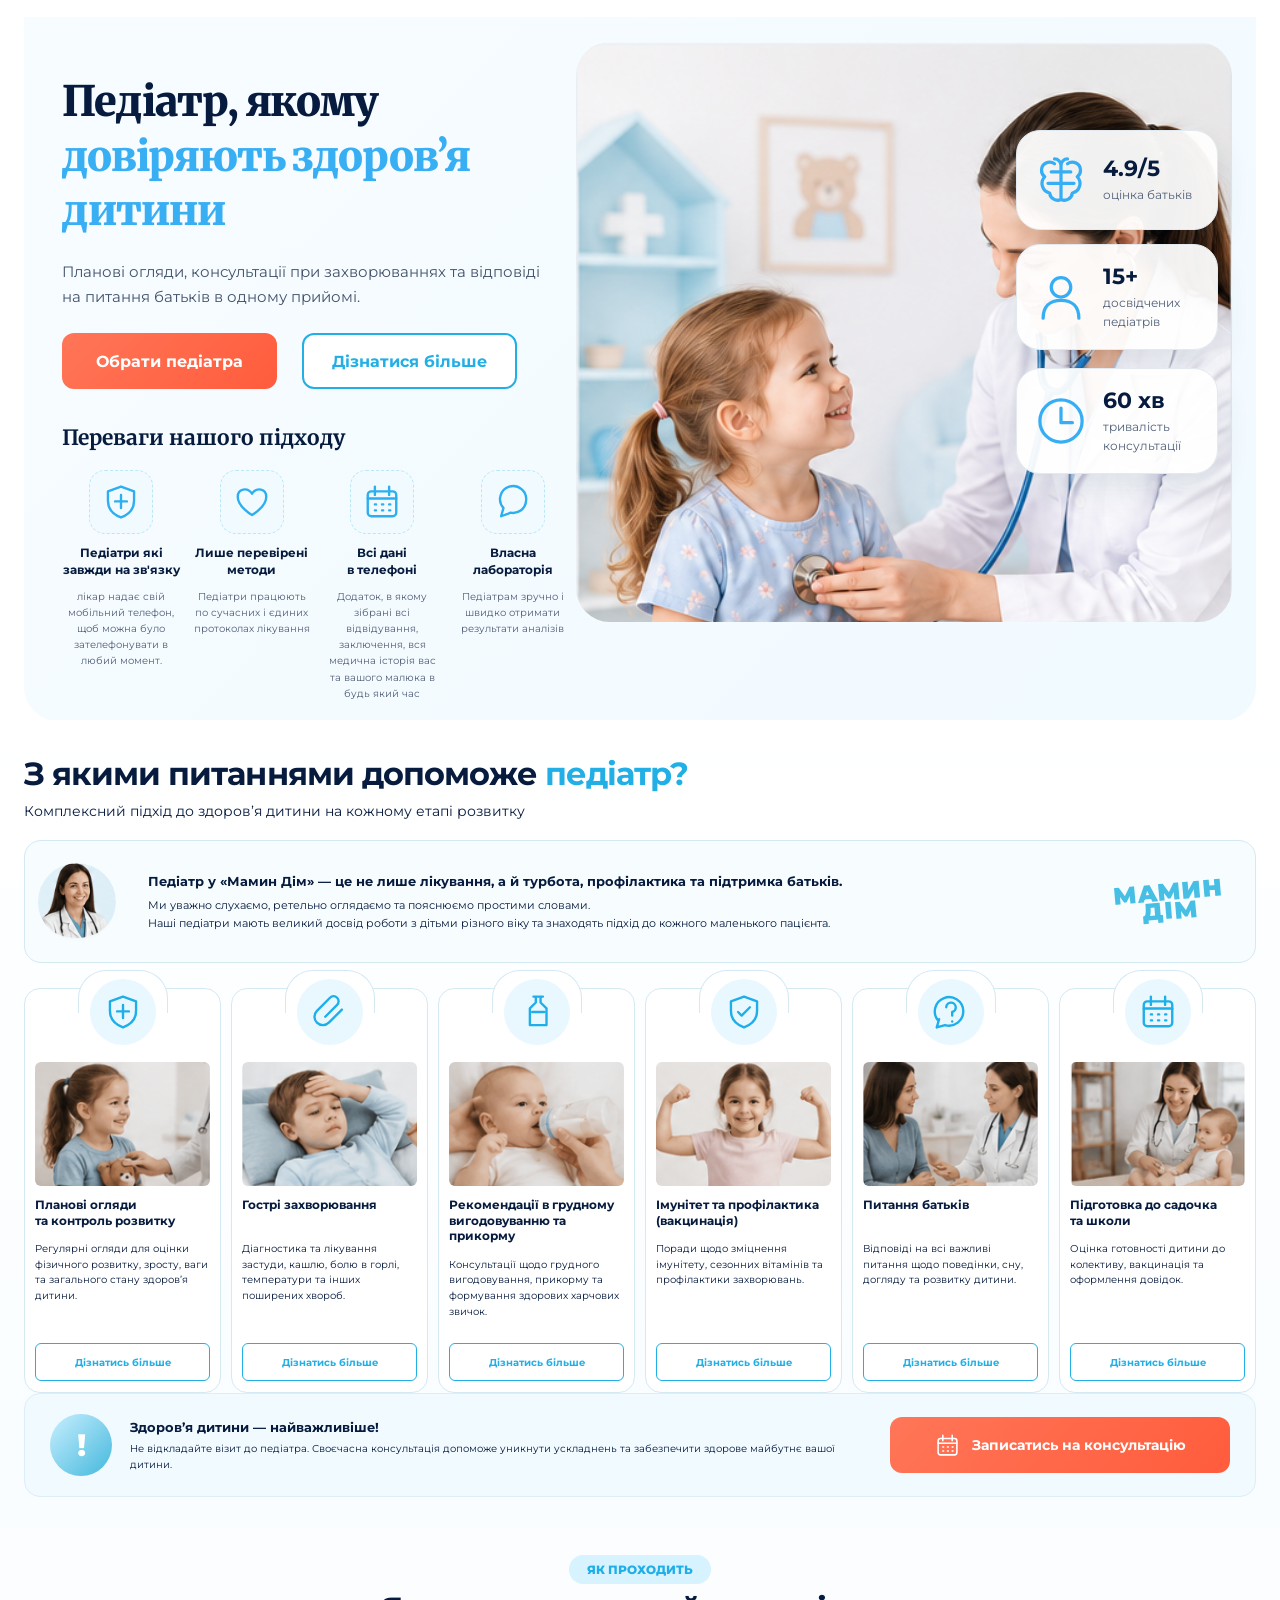
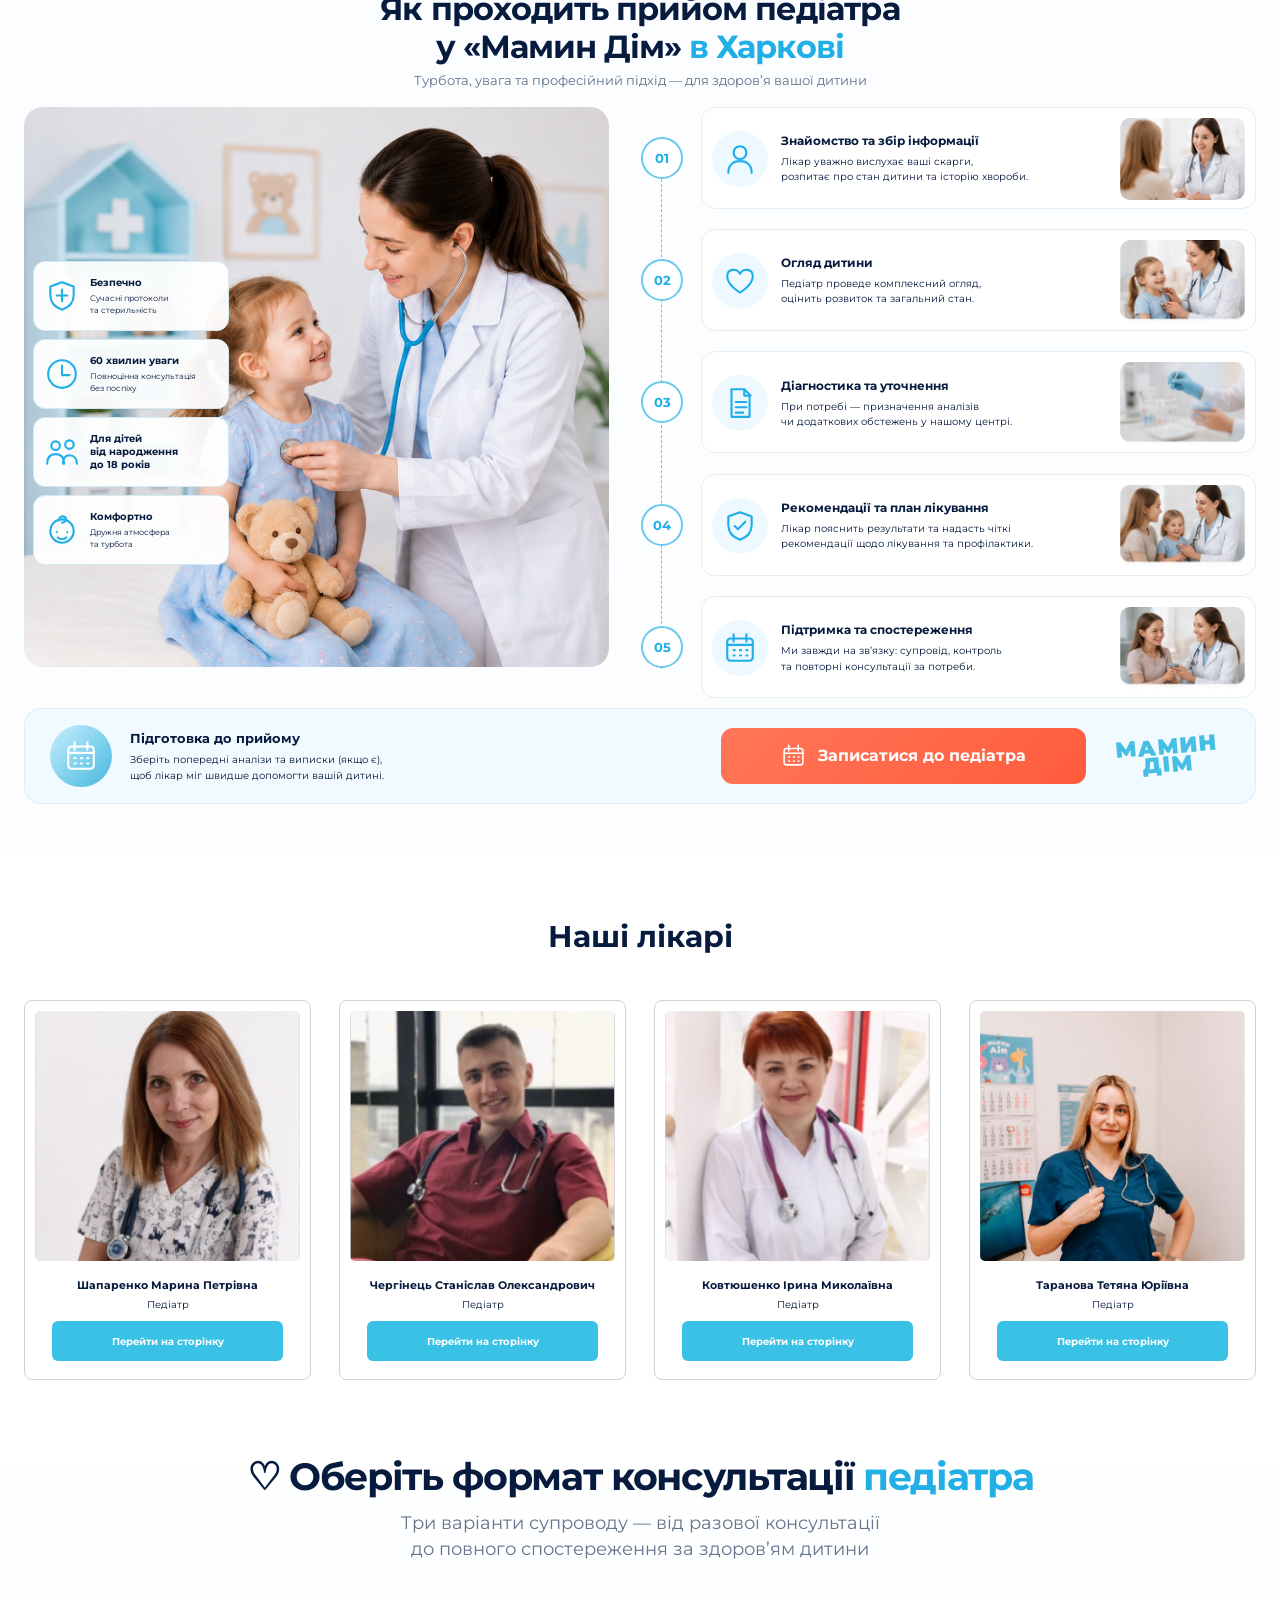
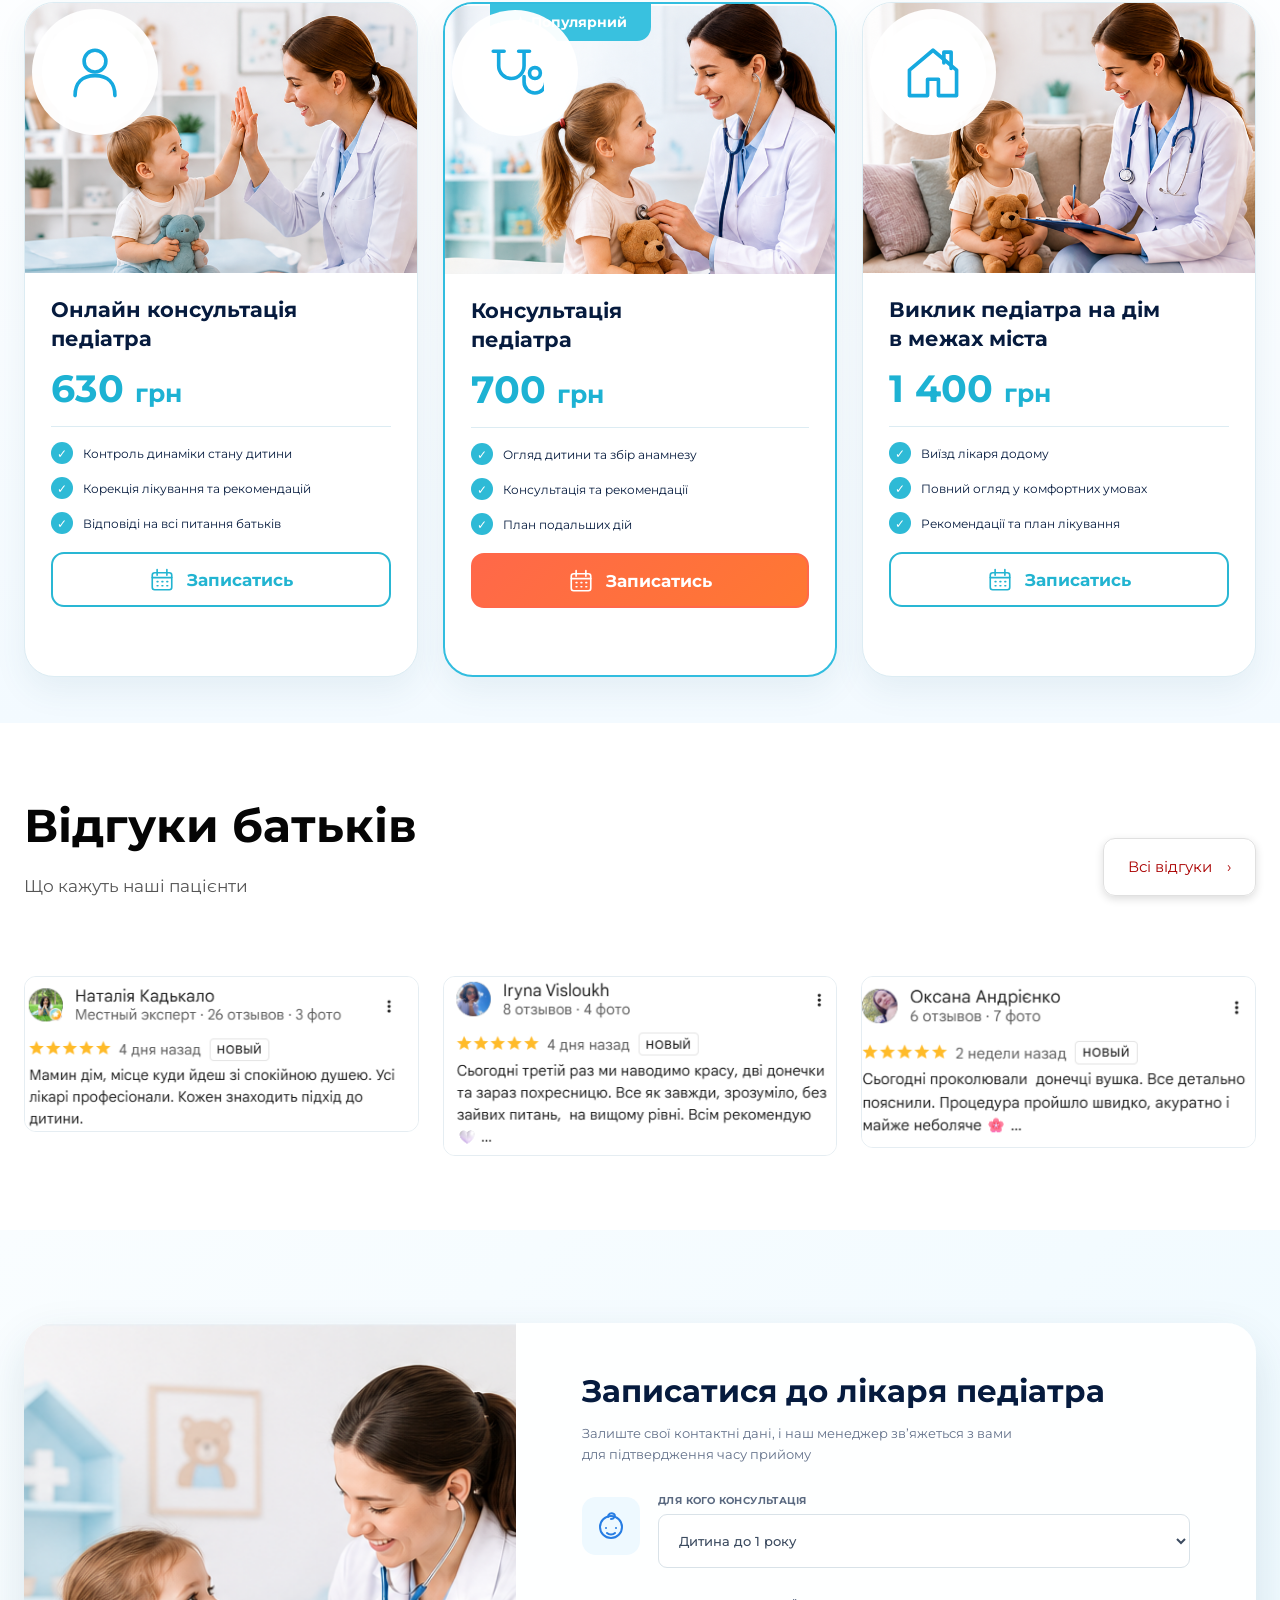
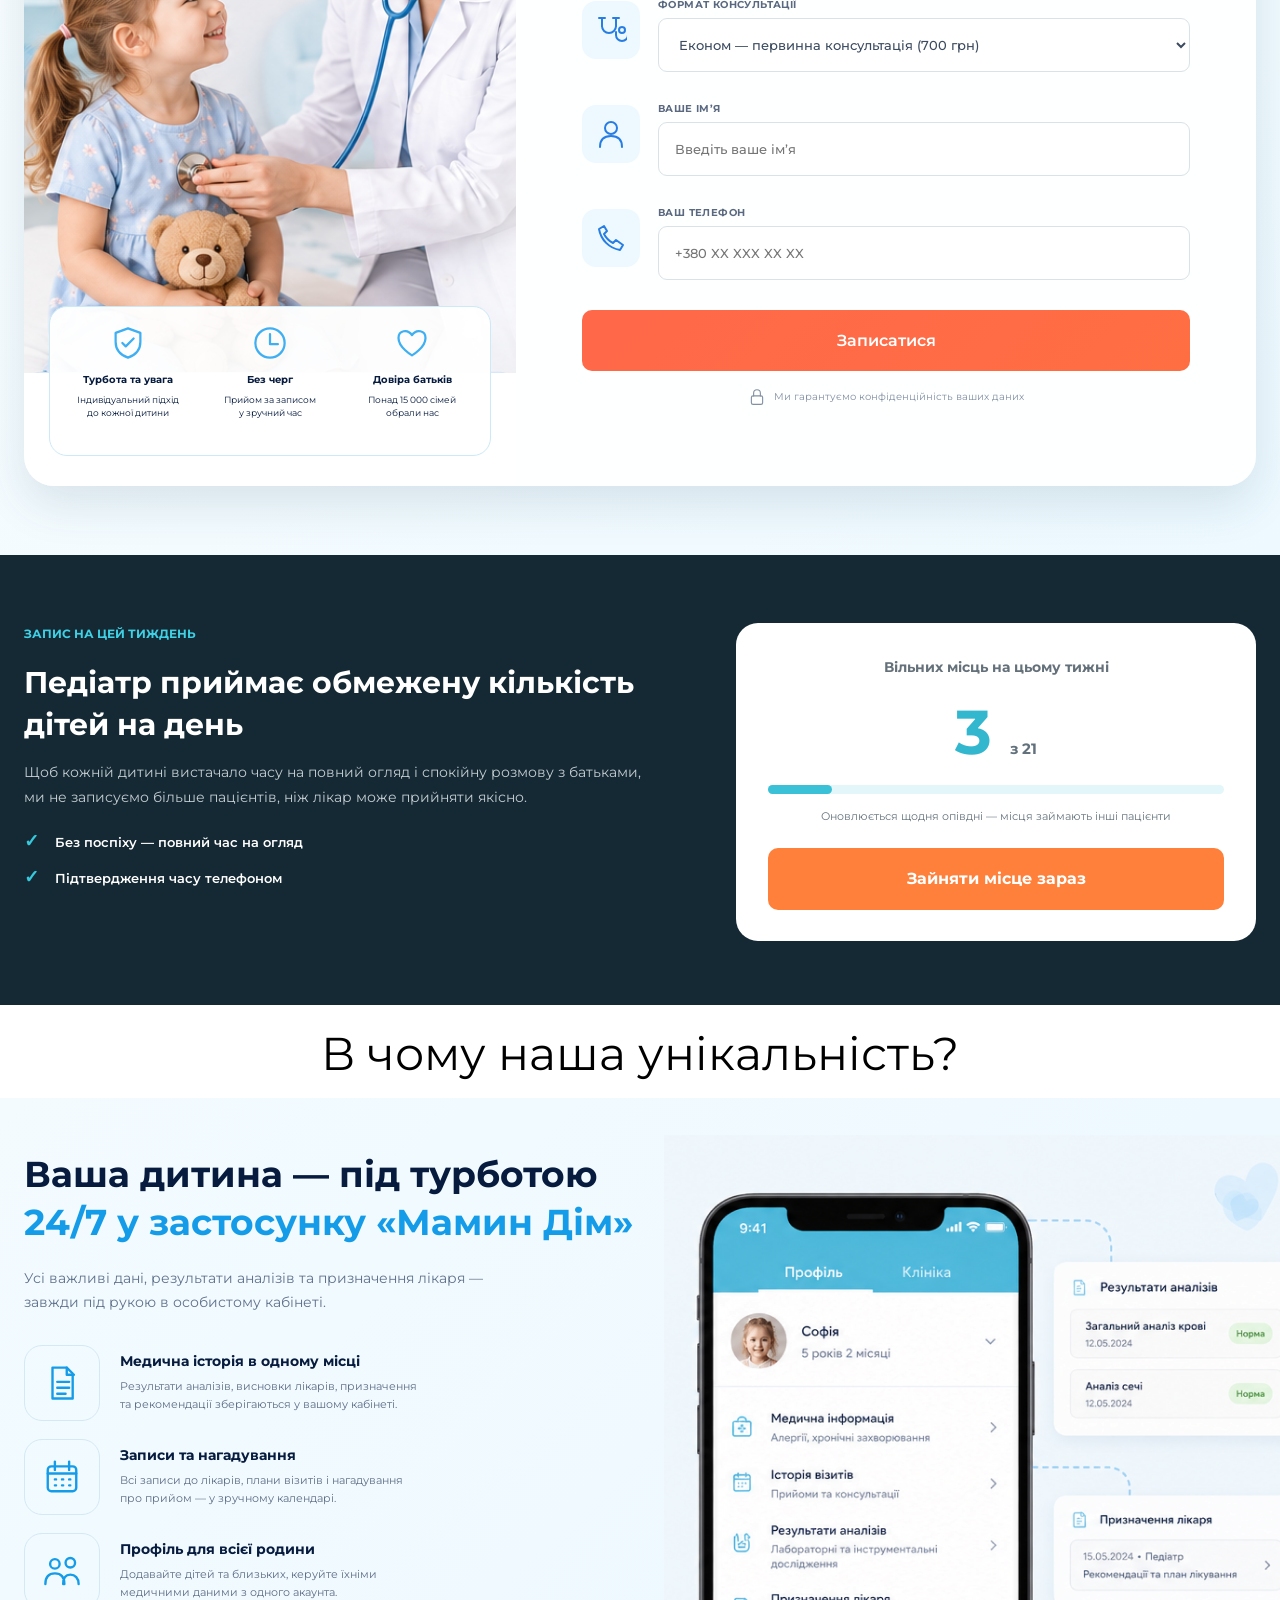
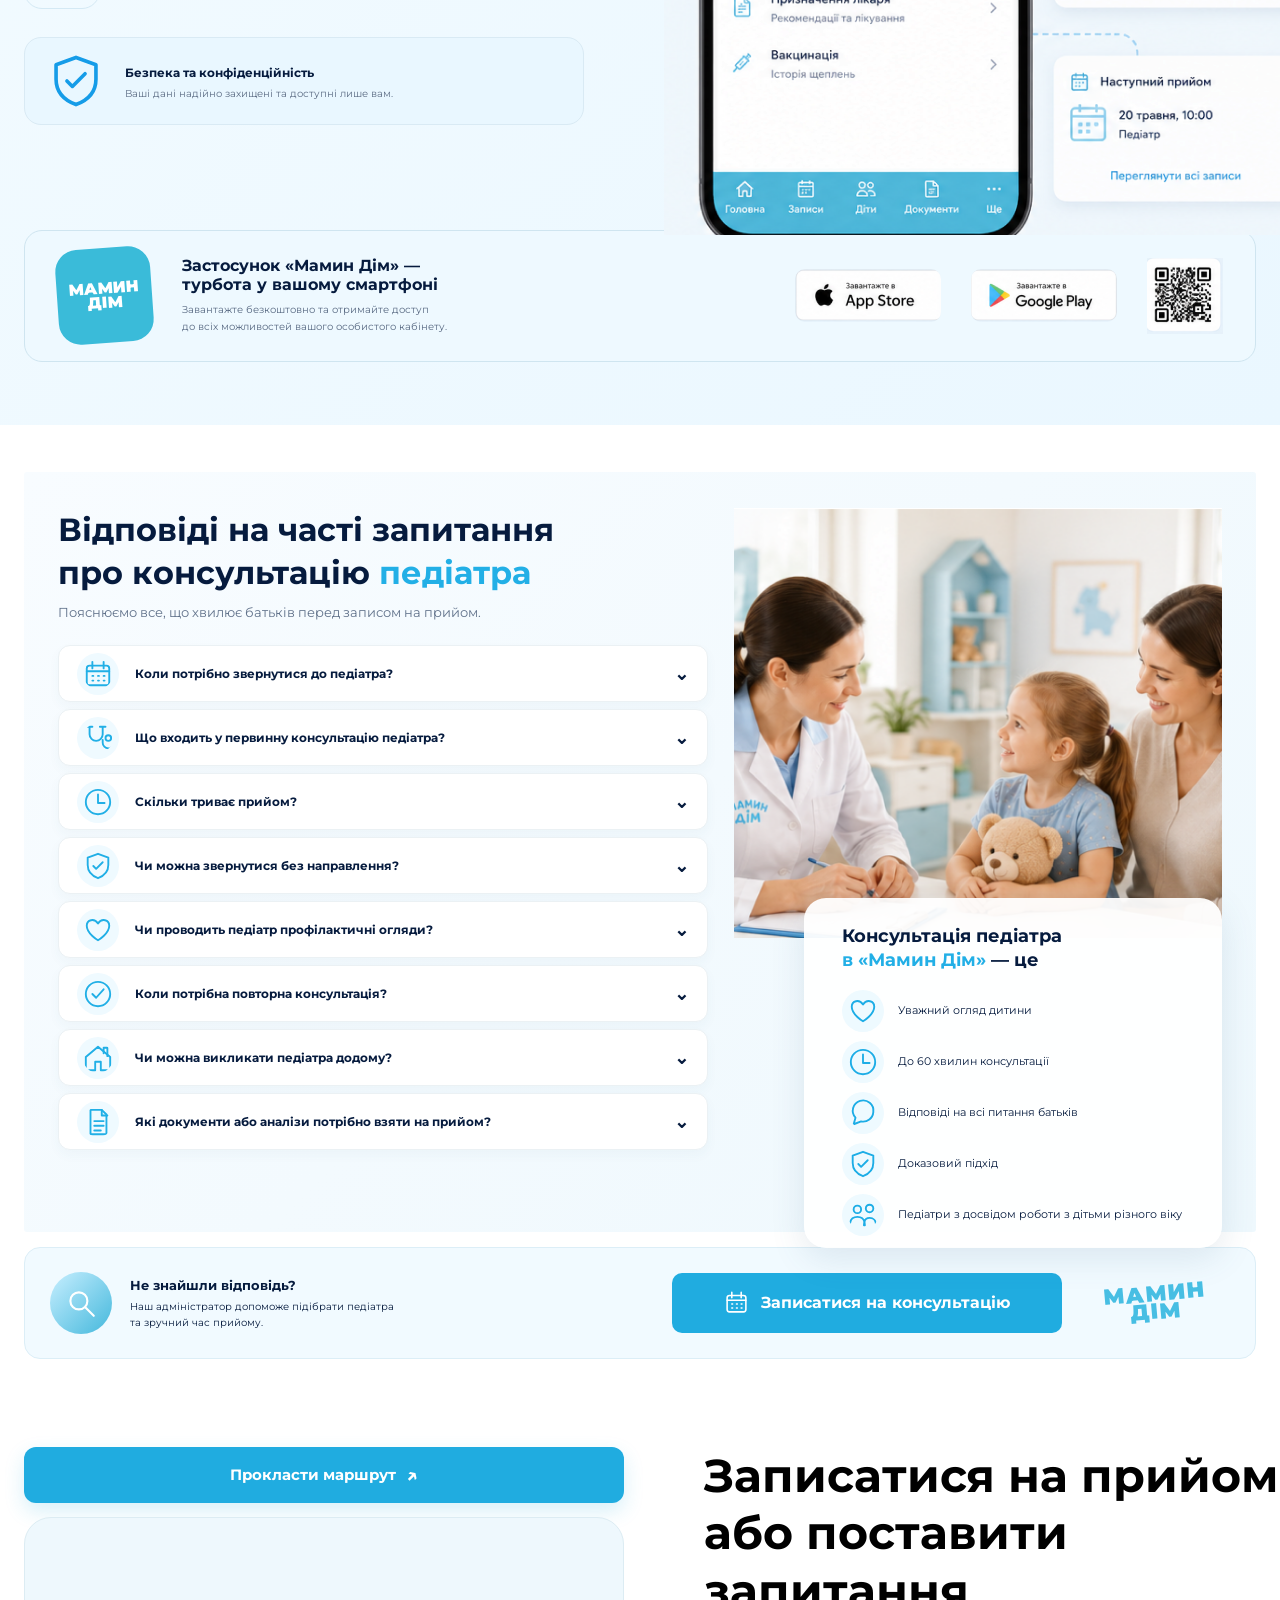
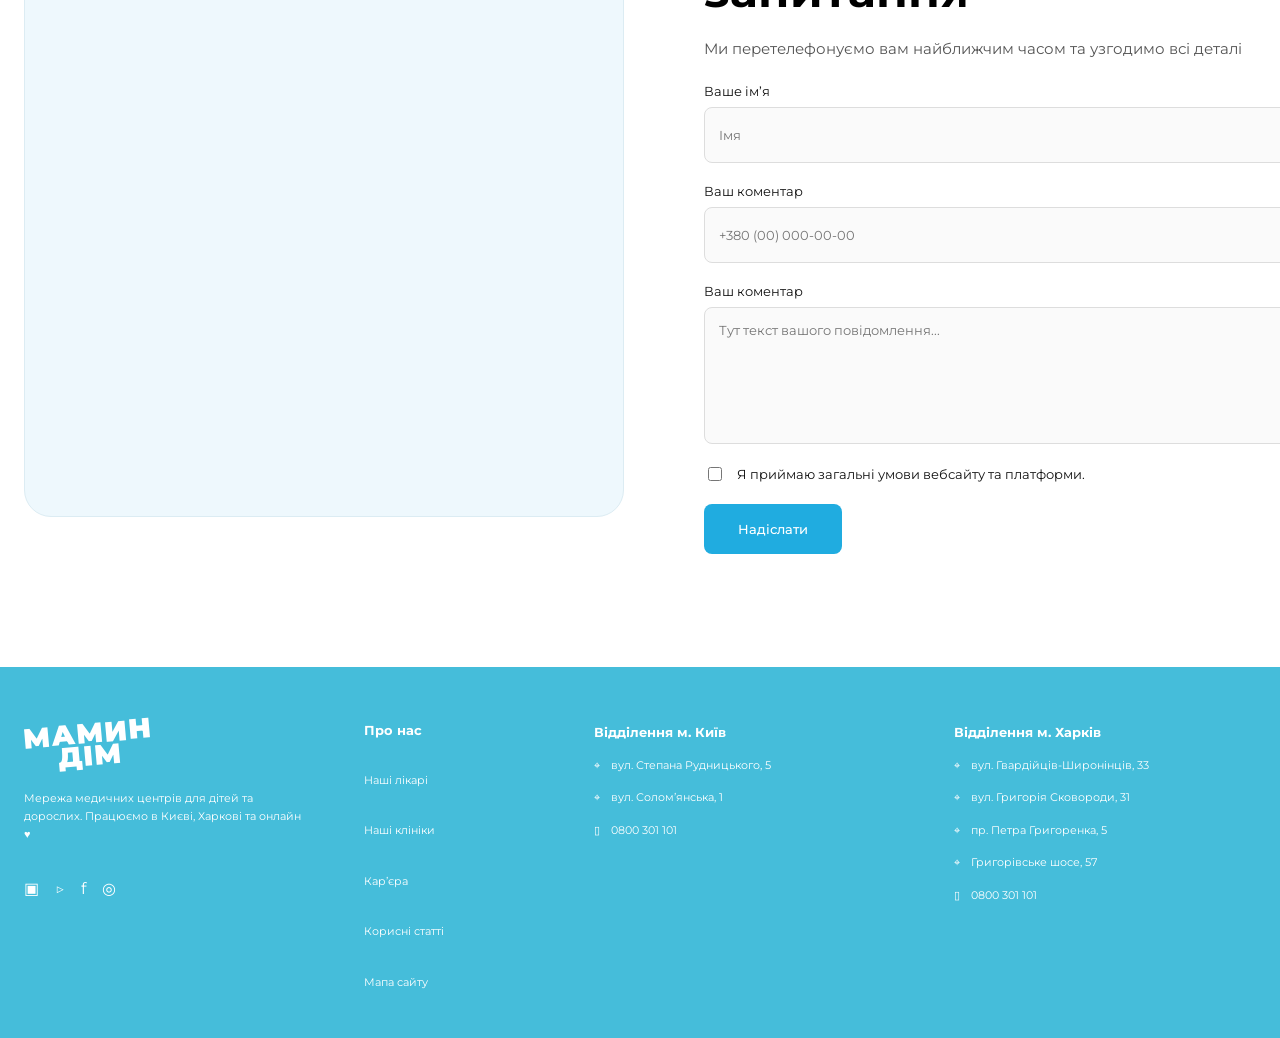
==== commit 56a86ca5: "Add dynamic availability and map directions" ====
--- a/index.html
+++ b/index.html
@@ -1,141 +1,847 @@
 <!doctype html>
 <html lang="uk">
-<head>
-  <meta charset="utf-8">
-  <meta name="viewport" content="width=device-width,initial-scale=1">
-  <meta name="description" content="Консультація педіатра у медичному центрі «Мамин Дім» у Харкові">
-  <title>Педіатр у Харкові — Мамин Дім</title>
-  <link rel="icon" href="favicon.ico">
-  <link rel="preconnect" href="https://fonts.googleapis.com">
-  <link rel="preconnect" href="https://fonts.gstatic.com" crossorigin>
-  <link href="https://fonts.googleapis.com/css2?family=Merriweather:wght@700;900&family=Montserrat:wght@400;500;600;700;800&display=swap" rel="stylesheet">
-  <link rel="stylesheet" href="styles.css">
-</head>
-<body>
-  <svg class="svg-sprite" aria-hidden="true">
-    <symbol id="i-shield" viewBox="0 0 32 32"><path d="M16 3 27 7v8c0 7-4.6 11.6-11 14-6.4-2.4-11-7-11-14V7l11-4Z"/><path d="m11 16 3 3 7-7"/></symbol>
-    <symbol id="i-shield-cross" viewBox="0 0 32 32"><path d="M16 3 27 7v8c0 7-4.6 11.6-11 14-6.4-2.4-11-7-11-14V7l11-4Z"/><path d="M16 10v11M11 15.5h10"/></symbol>
-    <symbol id="i-paperclip" viewBox="0 0 32 32"><path d="m12 20 10-10a4 4 0 0 0-6-6L5 15a7 7 0 0 0 10 10l11-11"/></symbol>
-    <symbol id="i-heart" viewBox="0 0 32 32"><path d="M16 27S4 20 4 11.5C4 5 12 3 16 9c4-6 12-4 12 2.5C28 20 16 27 16 27Z"/></symbol>
-    <symbol id="i-calendar" viewBox="0 0 32 32"><rect x="4" y="7" width="24" height="21" rx="3"/><path d="M10 3v7M22 3v7M4 13h24M10 18h1M16 18h1M22 18h1M10 23h1M16 23h1M22 23h1"/></symbol>
-    <symbol id="i-chat" viewBox="0 0 32 32"><path d="M27 15a11 11 0 0 1-13 10L6 28l2-7a11 11 0 1 1 19-6Z"/></symbol>
-    <symbol id="i-brain" viewBox="0 0 32 32"><path d="M12 6a5 5 0 0 0-8 4 5 5 0 0 0 2 4 6 6 0 0 0 3 10 5 5 0 0 0 7 4V7a4 4 0 0 0-4-4M20 6a5 5 0 0 1 8 4 5 5 0 0 1-2 4 6 6 0 0 1-3 10 5 5 0 0 1-7 4V7a4 4 0 0 1 4-4M10 11h6M8 18h8M22 11h-6M24 18h-8"/></symbol>
-    <symbol id="i-user" viewBox="0 0 32 32"><circle cx="16" cy="10" r="6"/><path d="M5 29c0-7 4-11 11-11s11 4 11 11"/></symbol>
-    <symbol id="i-clock" viewBox="0 0 32 32"><circle cx="16" cy="16" r="13"/><path d="M16 8v9h7"/></symbol>
-    <symbol id="i-thermometer" viewBox="0 0 32 32"><path d="M14 6a4 4 0 0 1 8 0v13a7 7 0 1 1-8 0V6Z"/><path d="M18 10v13"/></symbol>
-    <symbol id="i-bottle" viewBox="0 0 32 32"><path d="M13 3h8M15 3v5l-5 5v14h14V13l-5-5V3M12 16h10"/></symbol>
-    <symbol id="i-question" viewBox="0 0 32 32"><path d="M5 23a12 12 0 1 1 6 4l-7 2 2-7Z"/><path d="M12 12a4 4 0 1 1 5 4v3M17 24h.01"/></symbol>
-    <symbol id="i-stethoscope" viewBox="0 0 32 32"><path d="M7 4v8a7 7 0 0 0 14 0V4M4 4h6M18 4h6M21 18v3a6 6 0 0 0 12 0v-2"/><circle cx="27" cy="16" r="3"/></symbol>
-    <symbol id="i-home" viewBox="0 0 32 32"><path d="m3 15 13-11 13 11v14H19v-9h-6v9H3V15Z"/><path d="M22 11v-6h4v9"/></symbol>
-    <symbol id="i-check" viewBox="0 0 32 32"><circle cx="16" cy="16" r="13"/><path d="m10 16 4 4 8-9"/></symbol>
-    <symbol id="i-phone" viewBox="0 0 32 32"><path d="M9 4 4 7c2 11 10 19 21 21l3-5-7-5-3 3c-4-2-7-5-9-9l3-3-3-5Z"/></symbol>
-    <symbol id="i-lock" viewBox="0 0 32 32"><rect x="6" y="14" width="20" height="15" rx="3"/><path d="M10 14V9a6 6 0 0 1 12 0v5"/></symbol>
-    <symbol id="i-doc" viewBox="0 0 32 32"><path d="M8 3h12l5 5v21H8V3Z"/><path d="M20 3v6h6M12 15h10M12 20h10M12 25h7"/></symbol>
-    <symbol id="i-family" viewBox="0 0 32 32"><circle cx="10" cy="10" r="4"/><circle cx="23" cy="9" r="4"/><path d="M2 27c0-6 3-9 8-9s8 3 8 9M17 27c0-5 2-8 6-8s7 3 7 8"/></symbol>
-    <symbol id="i-baby" viewBox="0 0 32 32"><circle cx="16" cy="17" r="11"/><path d="M13 7c0-3 3-5 6-3 2 2 0 5-3 5M11 18h.01M21 18h.01M12 23c2 2 6 2 8 0"/></symbol>
-    <symbol id="i-search" viewBox="0 0 32 32"><circle cx="14" cy="14" r="8"/><path d="m20 20 8 8"/></symbol>
-  </svg>
-
-  <main>
-    <section class="hero section" id="top">
-      <div class="hero__surface shell">
-        <div class="hero__copy">
-          <h1>Педіатр, якому <span>довіряють здоров’я дитини</span></h1>
-          <p>Планові огляди, консультації при захворюваннях та відповіді на питання батьків в одному прийомі.</p>
-          <div class="hero__actions"><a class="button button--coral" href="#booking-form">Обрати педіатра</a><a class="button button--outline" href="#process">Дізнатися більше</a></div>
-          <h2>Переваги нашого підходу</h2>
-          <div class="hero__benefits">
-            <div><span class="icon-box"><svg><use href="#i-shield-cross"/></svg></span><b>Досвідчені<br>педіатри</b><small>Професійна команда з багаторічним досвідом роботи з дітьми.</small></div>
-            <div><span class="icon-box"><svg><use href="#i-heart"/></svg></span><b>Індивідуальний<br>підхід</b><small>Уважне ставлення до кожної дитини та її потреб.</small></div>
-            <div><span class="icon-box"><svg><use href="#i-calendar"/></svg></span><b>Зручний запис<br>онлайн</b><small>Легкий запис на прийом у зручний для вас час.</small></div>
-            <div><span class="icon-box"><svg><use href="#i-chat"/></svg></span><b>Підтримка для<br>батьків</b><small>Відповідаємо на ваші питання та підтримуємо на кожному етапі.</small></div>
-          </div>
-        </div>
-        <div class="hero__visual">
-          <img src="photos/pediatric-hero.png" alt="Педіатр оглядає дитину">
-          <div class="hero-stat hero-stat--one"><svg><use href="#i-brain"/></svg><div><b>4.9/5</b><span>оцінка батьків</span></div></div>
-          <div class="hero-stat hero-stat--two"><svg><use href="#i-user"/></svg><div><b>15+</b><span>досвідчених<br>педіатрів</span></div></div>
-          <div class="hero-stat hero-stat--three"><svg><use href="#i-clock"/></svg><div><b>60 хв</b><span>тривалість<br>консультації</span></div></div>
-        </div>
-      </div>
-    </section>
-
-    <section class="help section" id="services">
-      <div class="shell help__inner">
-        <h2>З якими питаннями допоможе <span>педіатр?</span></h2>
-        <p class="section-lead">Комплексний підхід до здоров’я дитини на кожному етапі розвитку</p>
-        <div class="doctor-note"><img src="photos/figma-assets/pediatrician-avatar.png" alt="Лікар-педіатр"><div><b>Педіатр у «Мамин Дім» — це не лише лікування, а й турбота, профілактика та підтримка батьків.</b><p>Ми уважно слухаємо, ретельно оглядаємо та пояснюємо простими словами.<br>Наші педіатри мають великий досвід роботи з дітьми різного віку та знаходять підхід до кожного маленького пацієнта.</p></div><span class="brand brand--blue">МАМИН<br>ДІМ</span></div>
-        <div class="service-cards">
-          <article class="service-card"><span class="service-icon"><svg><use href="#i-shield-cross"/></svg></span><img src="photos/figma-assets/question-1.png" alt="Плановий огляд"><h3>Планові огляди<br>та контроль розвитку</h3><p>Регулярні огляди для оцінки фізичного розвитку, зросту, ваги та загального стану здоров’я дитини.</p><a href="#booking">Дізнатись більше</a></article>
-          <article class="service-card"><span class="service-icon"><svg><use href="#i-paperclip"/></svg></span><img src="photos/figma-assets/question-2.png" alt="Гостре захворювання"><h3>Гострі захворювання</h3><p>Діагностика та лікування застуди, кашлю, болю в горлі, температури та інших поширених хвороб.</p><a href="#booking">Дізнатись більше</a></article>
-          <article class="service-card"><span class="service-icon"><svg><use href="#i-bottle"/></svg></span><img src="photos/figma-assets/question-3.png" alt="Харчування дитини"><h3>Харчування та<br>прикорм</h3><p>Консультації щодо грудного вигодовування, прикорму та формування здорових харчових звичок.</p><a href="#booking">Дізнатись більше</a></article>
-          <article class="service-card"><span class="service-icon"><svg><use href="#i-shield"/></svg></span><img src="photos/figma-assets/question-4.png" alt="Здоровий імунітет"><h3>Імунітет та профілактика</h3><p>Поради щодо зміцнення імунітету, сезонних вітамінів та профілактики захворювань.</p><a href="#booking">Дізнатись більше</a></article>
-          <article class="service-card"><span class="service-icon"><svg><use href="#i-question"/></svg></span><img src="photos/figma-assets/question-5.png" alt="Розмова з педіатром"><h3>Питання батьків</h3><p>Відповіді на всі важливі питання щодо поведінки, сну, догляду та розвитку дитини.</p><a href="#booking">Дізнатись більше</a></article>
-          <article class="service-card"><span class="service-icon"><svg><use href="#i-calendar"/></svg></span><img src="photos/figma-assets/question-6.png" alt="Підготовка до садочка"><h3>Підготовка до садочка<br>та школи</h3><p>Оцінка готовності дитини до колективу, вакцинація та оформлення довідок.</p><a href="#booking">Дізнатись більше</a></article>
-        </div>
-        <div class="wide-cta"><span class="round-icon">!</span><div><b>Здоров’я дитини — найважливіше!</b><p>Не відкладайте візит до педіатра. Своєчасна консультація допоможе уникнути ускладнень та забезпечити здорове майбутнє вашої дитини.</p></div><a class="button button--coral" href="#booking"><svg><use href="#i-calendar"/></svg>Записатись на консультацію</a></div>
-      </div>
-    </section>
-
-    <section class="process section" id="process">
-      <div class="shell">
-        <div class="eyebrow">ЯК ПРОХОДИТЬ</div>
-        <h2>Як проходить прийом педіатра<br>у «Мамин Дім» <span>в Харкові</span></h2>
-        <p class="process__lead">Турбота, увага та професійний підхід — для здоров’я вашої дитини</p>
-        <div class="process__grid">
-          <div class="process-photo">
-            <img src="photos/pediatric-process.png" alt="Прийом педіатра">
-            <div class="photo-badges" aria-label="Переваги прийому">
-              <div><svg><use href="#i-shield-cross"/></svg><span><b>Безпечно</b><small>Сучасні протоколи<br>та стерильність</small></span></div>
-              <div><svg><use href="#i-clock"/></svg><span><b>60 хвилин уваги</b><small>Повноцінна консультація<br>без поспіху</small></span></div>
-              <div><svg><use href="#i-family"/></svg><span><b>Для дітей<br>від народження<br>до 18 років</b></span></div>
-              <div><svg><use href="#i-baby"/></svg><span><b>Комфортно</b><small>Дружня атмосфера<br>та турбота</small></span></div>
+    <head>
+        <meta charset="utf-8" />
+        <meta name="viewport" content="width=device-width,initial-scale=1" />
+        <meta name="description" content="Консультація педіатра у медичному центрі «Мамин Дім» у Харкові" />
+        <title>Педіатр у Харкові — Мамин Дім</title>
+        <link rel="icon" href="favicon.ico" />
+        <link rel="preconnect" href="https://fonts.googleapis.com" />
+        <link rel="preconnect" href="https://fonts.gstatic.com" crossorigin />
+        <link
+            href="https://fonts.googleapis.com/css2?family=Merriweather:wght@700;900&family=Montserrat:wght@400;500;600;700;800&display=swap"
+            rel="stylesheet"
+        />
+        <link rel="stylesheet" href="styles.css" />
+    </head>
+    <body>
+        <svg class="svg-sprite" aria-hidden="true">
+            <symbol id="i-shield" viewBox="0 0 32 32">
+                <path d="M16 3 27 7v8c0 7-4.6 11.6-11 14-6.4-2.4-11-7-11-14V7l11-4Z" />
+                <path d="m11 16 3 3 7-7" />
+            </symbol>
+            <symbol id="i-shield-cross" viewBox="0 0 32 32">
+                <path d="M16 3 27 7v8c0 7-4.6 11.6-11 14-6.4-2.4-11-7-11-14V7l11-4Z" />
+                <path d="M16 10v11M11 15.5h10" />
+            </symbol>
+            <symbol id="i-paperclip" viewBox="0 0 32 32">
+                <path d="m12 20 10-10a4 4 0 0 0-6-6L5 15a7 7 0 0 0 10 10l11-11" />
+            </symbol>
+            <symbol id="i-heart" viewBox="0 0 32 32">
+                <path d="M16 27S4 20 4 11.5C4 5 12 3 16 9c4-6 12-4 12 2.5C28 20 16 27 16 27Z" />
+            </symbol>
+            <symbol id="i-calendar" viewBox="0 0 32 32">
+                <rect x="4" y="7" width="24" height="21" rx="3" />
+                <path d="M10 3v7M22 3v7M4 13h24M10 18h1M16 18h1M22 18h1M10 23h1M16 23h1M22 23h1" />
+            </symbol>
+            <symbol id="i-chat" viewBox="0 0 32 32">
+                <path d="M27 15a11 11 0 0 1-13 10L6 28l2-7a11 11 0 1 1 19-6Z" />
+            </symbol>
+            <symbol id="i-brain" viewBox="0 0 32 32">
+                <path
+                    d="M12 6a5 5 0 0 0-8 4 5 5 0 0 0 2 4 6 6 0 0 0 3 10 5 5 0 0 0 7 4V7a4 4 0 0 0-4-4M20 6a5 5 0 0 1 8 4 5 5 0 0 1-2 4 6 6 0 0 1-3 10 5 5 0 0 1-7 4V7a4 4 0 0 1 4-4M10 11h6M8 18h8M22 11h-6M24 18h-8"
+                />
+            </symbol>
+            <symbol id="i-user" viewBox="0 0 32 32">
+                <circle cx="16" cy="10" r="6" />
+                <path d="M5 29c0-7 4-11 11-11s11 4 11 11" />
+            </symbol>
+            <symbol id="i-clock" viewBox="0 0 32 32">
+                <circle cx="16" cy="16" r="13" />
+                <path d="M16 8v9h7" />
+            </symbol>
+            <symbol id="i-thermometer" viewBox="0 0 32 32">
+                <path d="M14 6a4 4 0 0 1 8 0v13a7 7 0 1 1-8 0V6Z" />
+                <path d="M18 10v13" />
+            </symbol>
+            <symbol id="i-bottle" viewBox="0 0 32 32"><path d="M13 3h8M15 3v5l-5 5v14h14V13l-5-5V3M12 16h10" /></symbol>
+            <symbol id="i-question" viewBox="0 0 32 32">
+                <path d="M5 23a12 12 0 1 1 6 4l-7 2 2-7Z" />
+                <path d="M12 12a4 4 0 1 1 5 4v3M17 24h.01" />
+            </symbol>
+            <symbol id="i-stethoscope" viewBox="0 0 32 32">
+                <path d="M7 4v8a7 7 0 0 0 14 0V4M4 4h6M18 4h6M21 18v3a6 6 0 0 0 12 0v-2" />
+                <circle cx="27" cy="16" r="3" />
+            </symbol>
+            <symbol id="i-home" viewBox="0 0 32 32">
+                <path d="m3 15 13-11 13 11v14H19v-9h-6v9H3V15Z" />
+                <path d="M22 11v-6h4v9" />
+            </symbol>
+            <symbol id="i-check" viewBox="0 0 32 32">
+                <circle cx="16" cy="16" r="13" />
+                <path d="m10 16 4 4 8-9" />
+            </symbol>
+            <symbol id="i-phone" viewBox="0 0 32 32">
+                <path d="M9 4 4 7c2 11 10 19 21 21l3-5-7-5-3 3c-4-2-7-5-9-9l3-3-3-5Z" />
+            </symbol>
+            <symbol id="i-lock" viewBox="0 0 32 32">
+                <rect x="6" y="14" width="20" height="15" rx="3" />
+                <path d="M10 14V9a6 6 0 0 1 12 0v5" />
+            </symbol>
+            <symbol id="i-doc" viewBox="0 0 32 32">
+                <path d="M8 3h12l5 5v21H8V3Z" />
+                <path d="M20 3v6h6M12 15h10M12 20h10M12 25h7" />
+            </symbol>
+            <symbol id="i-family" viewBox="0 0 32 32">
+                <circle cx="10" cy="10" r="4" />
+                <circle cx="23" cy="9" r="4" />
+                <path d="M2 27c0-6 3-9 8-9s8 3 8 9M17 27c0-5 2-8 6-8s7 3 7 8" />
+            </symbol>
+            <symbol id="i-baby" viewBox="0 0 32 32">
+                <circle cx="16" cy="17" r="11" />
+                <path d="M13 7c0-3 3-5 6-3 2 2 0 5-3 5M11 18h.01M21 18h.01M12 23c2 2 6 2 8 0" />
+            </symbol>
+            <symbol id="i-search" viewBox="0 0 32 32">
+                <circle cx="14" cy="14" r="8" />
+                <path d="m20 20 8 8" />
+            </symbol>
+        </svg>
+
+        <main>
+            <section class="hero section" id="top">
+                <div class="hero__surface shell">
+                    <div class="hero__copy">
+                        <h1>Педіатр, якому <span>довіряють здоров’я дитини</span></h1>
+                        <p>
+                            Планові огляди, консультації при захворюваннях та відповіді на питання батьків в одному
+                            прийомі.
+                        </p>
+                        <div class="hero__actions">
+                            <a class="button button--coral" href="#booking-form">Обрати педіатра</a
+                            ><a class="button button--outline" href="#process">Дізнатися більше</a>
+                        </div>
+                        <h2>Переваги нашого підходу</h2>
+                        <div class="hero__benefits">
+                            <div>
+                                <span class="icon-box"
+                                    ><svg><use href="#i-shield-cross" /></svg></span
+                                ><b>Педіатри які <br />завжди на зв'язку</b
+                                ><small
+                                    >лікар надає свій мобільний телефон, щоб можна було зателефонувати в любий
+                                    момент.</small
+                                >
+                            </div>
+                            <div>
+                                <span class="icon-box"
+                                    ><svg><use href="#i-heart" /></svg></span
+                                ><b>Лише перевірені <br />методи</b
+                                ><small>Педіатри працюють по сучасних і єдиних протоколах лікування</small>
+                            </div>
+                            <div>
+                                <span class="icon-box"
+                                    ><svg><use href="#i-calendar" /></svg></span
+                                ><b
+                                    >Всі дані <br />
+                                    в телефоні</b
+                                ><small
+                                    >Додаток, в якому зібрані всі відвідування, заключення, вся медична історія вас та
+                                    вашого малюка в будь який час</small
+                                >
+                            </div>
+                            <div>
+                                <span class="icon-box"
+                                    ><svg><use href="#i-chat" /></svg></span
+                                ><b>Власна <br />лабораторія</b
+                                ><small>Педіатрам зручно і швидко отримати результати аналізів</small>
+                            </div>
+                        </div>
+                    </div>
+                    <div class="hero__visual">
+                        <img src="photos/pediatric-hero.png" alt="Педіатр оглядає дитину" />
+                        <div class="hero-stat hero-stat--one">
+                            <svg><use href="#i-brain" /></svg>
+                            <div><b>4.9/5</b><span>оцінка батьків</span></div>
+                        </div>
+                        <div class="hero-stat hero-stat--two">
+                            <svg><use href="#i-user" /></svg>
+                            <div>
+                                <b>15+</b><span>досвідчених<br />педіатрів</span>
+                            </div>
+                        </div>
+                        <div class="hero-stat hero-stat--three">
+                            <svg><use href="#i-clock" /></svg>
+                            <div>
+                                <b>60 хв</b><span>тривалість<br />консультації</span>
+                            </div>
+                        </div>
+                    </div>
+                </div>
+            </section>
+
+            <section class="help section" id="services">
+                <div class="shell help__inner">
+                    <h2>З якими питаннями допоможе <span>педіатр?</span></h2>
+                    <p class="section-lead">Комплексний підхід до здоров’я дитини на кожному етапі розвитку</p>
+                    <div class="doctor-note">
+                        <img src="photos/figma-assets/pediatrician-avatar.png" alt="Лікар-педіатр" />
+                        <div>
+                            <b
+                                >Педіатр у «Мамин Дім» — це не лише лікування, а й турбота, профілактика та підтримка
+                                батьків.</b
+                            >
+                            <p>
+                                Ми уважно слухаємо, ретельно оглядаємо та пояснюємо простими словами.<br />Наші педіатри
+                                мають великий досвід роботи з дітьми різного віку та знаходять підхід до кожного
+                                маленького пацієнта.
+                            </p>
+                        </div>
+                        <span class="brand brand--blue">МАМИН<br />ДІМ</span>
+                    </div>
+                    <div class="service-cards">
+                        <article class="service-card">
+                            <span class="service-icon"
+                                ><svg><use href="#i-shield-cross" /></svg></span
+                            ><img src="photos/figma-assets/question-1.png" alt="Плановий огляд" />
+                            <h3>Планові огляди<br />та контроль розвитку</h3>
+                            <p>
+                                Регулярні огляди для оцінки фізичного розвитку, зросту, ваги та загального стану
+                                здоров’я дитини.
+                            </p>
+                            <a href="#booking">Дізнатись більше</a>
+                        </article>
+                        <article class="service-card">
+                            <span class="service-icon"
+                                ><svg><use href="#i-paperclip" /></svg></span
+                            ><img src="photos/figma-assets/question-2.png" alt="Гостре захворювання" />
+                            <h3>Гострі захворювання</h3>
+                            <p>
+                                Діагностика та лікування застуди, кашлю, болю в горлі, температури та інших поширених
+                                хвороб.
+                            </p>
+                            <a href="#booking">Дізнатись більше</a>
+                        </article>
+                        <article class="service-card">
+                            <span class="service-icon"
+                                ><svg><use href="#i-bottle" /></svg></span
+                            ><img src="photos/figma-assets/question-3.png" alt="Харчування дитини" />
+                            <h3>
+                                Рекомендації в грудному <br />
+                                вигодовуванню та прикорму
+                            </h3>
+                            <p>
+                                Консультації щодо грудного вигодовування, прикорму та формування здорових харчових
+                                звичок.
+                            </p>
+                            <a href="#booking">Дізнатись більше</a>
+                        </article>
+                        <article class="service-card">
+                            <span class="service-icon"
+                                ><svg><use href="#i-shield" /></svg></span
+                            ><img src="photos/figma-assets/question-4.png" alt="Здоровий імунітет" />
+                            <h3>Імунітет та профілактика (вакцинація)</h3>
+                            <p>Поради щодо зміцнення імунітету, сезонних вітамінів та профілактики захворювань.</p>
+                            <a href="#booking">Дізнатись більше</a>
+                        </article>
+                        <article class="service-card">
+                            <span class="service-icon"
+                                ><svg><use href="#i-question" /></svg></span
+                            ><img src="photos/figma-assets/question-5.png" alt="Розмова з педіатром" />
+                            <h3>Питання батьків</h3>
+                            <p>Відповіді на всі важливі питання щодо поведінки, сну, догляду та розвитку дитини.</p>
+                            <a href="#booking">Дізнатись більше</a>
+                        </article>
+                        <article class="service-card">
+                            <span class="service-icon"
+                                ><svg><use href="#i-calendar" /></svg></span
+                            ><img src="photos/figma-assets/question-6.png" alt="Підготовка до садочка" />
+                            <h3>Підготовка до садочка<br />та школи</h3>
+                            <p>Оцінка готовності дитини до колективу, вакцинація та оформлення довідок.</p>
+                            <a href="#booking">Дізнатись більше</a>
+                        </article>
+                    </div>
+                    <div class="wide-cta">
+                        <span class="round-icon">!</span>
+                        <div>
+                            <b>Здоров’я дитини — найважливіше!</b>
+                            <p>
+                                Не відкладайте візит до педіатра. Своєчасна консультація допоможе уникнути ускладнень та
+                                забезпечити здорове майбутнє вашої дитини.
+                            </p>
+                        </div>
+                        <a class="button button--coral" href="#booking"
+                            ><svg><use href="#i-calendar" /></svg>Записатись на консультацію</a
+                        >
+                    </div>
+                </div>
+            </section>
+
+            <section class="process section" id="process">
+                <div class="shell">
+                    <div class="eyebrow">ЯК ПРОХОДИТЬ</div>
+                    <h2>Як проходить прийом педіатра<br />у «Мамин Дім» <span>в Харкові</span></h2>
+                    <p class="process__lead">Турбота, увага та професійний підхід — для здоров’я вашої дитини</p>
+                    <div class="process__grid">
+                        <div class="process-photo">
+                            <img src="photos/pediatric-process.png" alt="Прийом педіатра" />
+                            <div class="photo-badges" aria-label="Переваги прийому">
+                                <div>
+                                    <svg><use href="#i-shield-cross" /></svg
+                                    ><span
+                                        ><b>Безпечно</b><small>Сучасні протоколи<br />та стерильність</small></span
+                                    >
+                                </div>
+                                <div>
+                                    <svg><use href="#i-clock" /></svg
+                                    ><span
+                                        ><b>60 хвилин уваги</b
+                                        ><small>Повноцінна консультація<br />без поспіху</small></span
+                                    >
+                                </div>
+                                <div>
+                                    <svg><use href="#i-family" /></svg
+                                    ><span
+                                        ><b>Для дітей<br />від народження<br />до 18 років</b></span
+                                    >
+                                </div>
+                                <div>
+                                    <svg><use href="#i-baby" /></svg
+                                    ><span
+                                        ><b>Комфортно</b><small>Дружня атмосфера<br />та турбота</small></span
+                                    >
+                                </div>
+                            </div>
+                        </div>
+                        <div class="timeline">
+                            <article>
+                                <b class="num">01</b
+                                ><span class="timeline-icon"
+                                    ><svg><use href="#i-user" /></svg
+                                ></span>
+                                <div>
+                                    <h3>Знайомство та збір інформації</h3>
+                                    <p>
+                                        Лікар уважно вислухає ваші скарги,<br />розпитає про стан дитини та історію
+                                        хвороби.
+                                    </p>
+                                </div>
+                                <img src="photos/figma-assets/process-step-1.png" alt="Розмова з лікарем" />
+                            </article>
+                            <article>
+                                <b class="num">02</b
+                                ><span class="timeline-icon"
+                                    ><svg><use href="#i-heart" /></svg
+                                ></span>
+                                <div>
+                                    <h3>Огляд дитини</h3>
+                                    <p>Педіатр проведе комплексний огляд,<br />оцінить розвиток та загальний стан.</p>
+                                </div>
+                                <img src="photos/figma-assets/process-step-2.png" alt="Огляд дитини" />
+                            </article>
+                            <article>
+                                <b class="num">03</b
+                                ><span class="timeline-icon"
+                                    ><svg><use href="#i-doc" /></svg
+                                ></span>
+                                <div>
+                                    <h3>Діагностика та уточнення</h3>
+                                    <p>
+                                        При потребі — призначення аналізів<br />чи додаткових обстежень у нашому центрі.
+                                    </p>
+                                </div>
+                                <img src="photos/figma-assets/process-step-3.png" alt="Лабораторні аналізи" />
+                            </article>
+                            <article>
+                                <b class="num">04</b
+                                ><span class="timeline-icon"
+                                    ><svg><use href="#i-shield" /></svg
+                                ></span>
+                                <div>
+                                    <h3>Рекомендації та план лікування</h3>
+                                    <p>
+                                        Лікар пояснить результати та надасть чіткі<br />рекомендації щодо лікування та
+                                        профілактики.
+                                    </p>
+                                </div>
+                                <img src="photos/figma-assets/process-step-4.png" alt="Рекомендації лікаря" />
+                            </article>
+                            <article>
+                                <b class="num">05</b
+                                ><span class="timeline-icon"
+                                    ><svg><use href="#i-calendar" /></svg
+                                ></span>
+                                <div>
+                                    <h3>Підтримка та спостереження</h3>
+                                    <p>
+                                        Ми завжди на зв’язку: супровід, контроль<br />та повторні консультації за
+                                        потреби.
+                                    </p>
+                                </div>
+                                <img src="photos/figma-assets/process-step-5.png" alt="Спостереження педіатра" />
+                            </article>
+                        </div>
+                    </div>
+                    <div class="process-cta">
+                        <span class="round-icon"
+                            ><svg><use href="#i-calendar" /></svg
+                        ></span>
+                        <div>
+                            <b>Підготовка до прийому</b>
+                            <p>
+                                Зберіть попередні аналізи та виписки (якщо є),<br />щоб лікар міг швидше допомогти вашій
+                                дитині.
+                            </p>
+                        </div>
+                        <a class="button button--coral" href="#booking"
+                            ><svg><use href="#i-calendar" /></svg>Записатися до педіатра</a
+                        ><span class="brand brand--blue">МАМИН<br />ДІМ</span>
+                    </div>
+                </div>
+            </section>
+
+            <section class="team section" id="doctors">
+                <div class="shell">
+                    <h2>Наші лікарі</h2>
+                    <div class="doctor-grid">
+                        <article>
+                            <img src="photos/figma-assets/doctor-1.png" alt="Шапаренко Марина Петрівна" />
+                            <h3>Шапаренко Марина Петрівна</h3>
+                            <p>Педіатр</p>
+                            <a href="#booking">Перейти на сторінку</a>
+                        </article>
+                        <article>
+                            <img src="photos/figma-assets/doctor-2.png" alt="Чергінець Станіслав Олександрович" />
+                            <h3>Чергінець Станіслав Олександрович</h3>
+                            <p>Педіатр</p>
+                            <a href="#booking">Перейти на сторінку</a>
+                        </article>
+                        <article>
+                            <img src="photos/figma-assets/doctor-3.png" alt="Ковтюшенко Ірина Миколаївна" />
+                            <h3>Ковтюшенко Ірина Миколаївна</h3>
+                            <p>Педіатр</p>
+                            <a href="#booking">Перейти на сторінку</a>
+                        </article>
+                        <article>
+                            <img src="photos/figma-assets/doctor-4.png" alt="Таранова Тетяна Юріївна" />
+                            <h3>Таранова Тетяна Юріївна</h3>
+                            <p>Педіатр</p>
+                            <a href="#booking">Перейти на сторінку</a>
+                        </article>
+                    </div>
+                </div>
+            </section>
+
+            <section class="pricing section" id="prices">
+                <div class="shell">
+                    <h2>♡ Оберіть формат консультації <span>педіатра</span></h2>
+                    <p class="pricing__lead">
+                        Три варіанти супроводу — від разової консультації<br />до повного спостереження за здоров’ям
+                        дитини
+                    </p>
+                    <div class="price-grid">
+                        <article class="price-card">
+                            <div class="price-image">
+                                <img src="photos/figma-assets/price-2.png" alt="Повторна консультація" /><span
+                                    class="price-icon"
+                                    ><svg><use href="#i-user" /></svg
+                                ></span>
+                            </div>
+                            <div class="price-body">
+                                <h3>Онлайн консультація<br />педіатра</h3>
+                                <strong>630 <small>грн</small></strong>
+                                <ul>
+                                    <li>Контроль динаміки стану дитини</li>
+                                    <li>Корекція лікування та рекомендацій</li>
+                                    <li>Відповіді на всі питання батьків</li>
+                                </ul>
+                                <a href="#booking"
+                                    ><svg><use href="#i-calendar" /></svg>Записатись</a
+                                >
+                            </div>
+                        </article>
+                        <article class="price-card price-card--popular">
+                            <div class="price-image">
+                                <img src="photos/figma-assets/price-1.png" alt="Первинна консультація" /><span
+                                    class="price-icon"
+                                    ><svg><use href="#i-stethoscope" /></svg
+                                ></span>
+                            </div>
+                            <div class="price-body">
+                                <b class="popular">★ Популярний</b>
+                                <h3>Консультація<br />педіатра</h3>
+                                <strong>700 <small>грн</small></strong>
+                                <ul>
+                                    <li>Огляд дитини та збір анамнезу</li>
+                                    <li>Консультація та рекомендації</li>
+                                    <li>План подальших дій</li>
+                                </ul>
+                                <a class="filled" href="#booking"
+                                    ><svg><use href="#i-calendar" /></svg>Записатись</a
+                                >
+                            </div>
+                        </article>
+                        <article class="price-card">
+                            <div class="price-image">
+                                <img src="photos/figma-assets/price-3.png" alt="Консультація вдома" /><span
+                                    class="price-icon"
+                                    ><svg><use href="#i-home" /></svg
+                                ></span>
+                            </div>
+                            <div class="price-body">
+                                <h3>Виклик педіатра на дім<br />в межах міста</h3>
+                                <strong>1 400 <small>грн</small></strong>
+                                <ul>
+                                    <li>Виїзд лікаря додому</li>
+                                    <li>Повний огляд у комфортних умовах</li>
+                                    <li>Рекомендації та план лікування</li>
+                                </ul>
+                                <a href="#booking"
+                                    ><svg><use href="#i-calendar" /></svg>Записатись</a
+                                >
+                            </div>
+                        </article>
+                    </div>
+                </div>
+            </section>
+
+            <section class="reviews section" id="reviews">
+                <div class="shell">
+                    <div class="reviews__head">
+                        <div>
+                            <h2>Відгуки батьків</h2>
+                            <p>Що кажуть наші пацієнти</p>
+                        </div>
+                        <a href="#reviews">Всі відгуки　›</a>
+                    </div>
+                    <div class="review-grid">
+                        <img src="reviews/review-nataliia.png" alt="Відгук Наталії Кадькало" />
+                        <img src="reviews/review-iryna.png" alt="Відгук Iryna Visloukh" />
+                        <img src="reviews/review-oksana.png" alt="Відгук Оксани Андрієнко" />
+                    </div>
+                </div>
+            </section>
+
+            <section class="booking section" id="booking">
+                <div class="shell booking__grid">
+                    <div class="booking__photo">
+                        <img src="photos/pediatric-hero.png" alt="Педіатр з дитиною" />
+                        <div class="booking-benefits">
+                            <div>
+                                <svg><use href="#i-shield" /></svg><b>Турбота та увага</b
+                                ><span>Індивідуальний підхід<br />до кожної дитини</span>
+                            </div>
+                            <div>
+                                <svg><use href="#i-clock" /></svg><b>Без черг</b
+                                ><span>Прийом за записом<br />у зручний час</span>
+                            </div>
+                            <div>
+                                <svg><use href="#i-heart" /></svg><b>Довіра батьків</b
+                                ><span>Понад 15 000 сімей<br />обрали нас</span>
+                            </div>
+                        </div>
+                    </div>
+                    <form class="booking-form" id="booking-form" action="send.php" method="post">
+                        <h2>Записатися до лікаря педіатра</h2>
+                        <p>
+                            Залиште свої контактні дані, і наш менеджер зв’яжеться з вами<br />для підтвердження часу
+                            прийому
+                        </p>
+                        <label
+                            ><span class="form-icon"
+                                ><svg><use href="#i-baby" /></svg></span
+                            ><b>ДЛЯ КОГО КОНСУЛЬТАЦІЯ</b
+                            ><select name="patient">
+                                <option>Дитина до 1 року</option>
+                                <option>Дитина 1–6 років</option>
+                                <option>Дитина 7–18 років</option>
+                            </select></label
+                        ><label
+                            ><span class="form-icon"
+                                ><svg><use href="#i-stethoscope" /></svg></span
+                            ><b>ФОРМАТ КОНСУЛЬТАЦІЇ</b
+                            ><select name="service">
+                                <option>Економ — первинна консультація (700 грн)</option>
+                                <option>Повторна консультація (630 грн)</option>
+                                <option>Виїзд педіатра додому (1 400 грн)</option>
+                            </select></label
+                        ><label
+                            ><span class="form-icon"
+                                ><svg><use href="#i-user" /></svg></span
+                            ><b>ВАШЕ ІМ’Я</b><input name="name" placeholder="Введіть ваше ім’я" required /></label
+                        ><label
+                            ><span class="form-icon"
+                                ><svg><use href="#i-phone" /></svg></span
+                            ><b>ВАШ ТЕЛЕФОН</b><input name="phone" placeholder="+380 XX XXX XX XX" required /></label
+                        ><button type="submit">Записатися</button
+                        ><small
+                            ><svg><use href="#i-lock" /></svg>Ми гарантуємо конфіденційність ваших даних</small
+                        >
+                    </form>
+                </div>
+            </section>
+
+            <section class="availability section">
+                <div class="shell availability__grid">
+                    <div>
+                        <b>ЗАПИС НА ЦЕЙ ТИЖДЕНЬ</b>
+                        <h2>Педіатр приймає обмежену кількість дітей на день</h2>
+                        <p>
+                            Щоб кожній дитині вистачало часу на повний огляд і спокійну розмову з батьками, ми не
+                            записуємо більше пацієнтів, ніж лікар може прийняти якісно.
+                        </p>
+                        <ul>
+                            <li>Без поспіху — повний час на огляд</li>
+                            <li>Підтвердження часу телефоном</li>
+                        </ul>
+                    </div>
+                    <div class="availability-card">
+                        <h3>Вільних місць на цьому тижні</h3>
+                        <strong><span id="availability-remaining">4</span> <small>з <span id="availability-total">10</span></small></strong>
+                        <div class="progress" aria-hidden="true"><i id="availability-progress"></i></div>
+                        <p>Оновлюється щодня опівдні — місця займають інші пацієнти</p>
+                        <a href="#booking">Зайняти місце зараз</a>
+                    </div>
+                </div>
+            </section>
+
+            <section class="app section" id="app">
+                <h2 class="app-kicker">В чому наша унікальність?</h2>
+                <div class="app__surface">
+                    <div class="shell app__grid">
+                        <div class="app__copy">
+                            <h2>Ваша дитина — під турботою<br /><span>24/7 у застосунку «Мамин Дім»</span></h2>
+                            <p>
+                                Усі важливі дані, результати аналізів та призначення лікаря —<br />завжди під рукою в
+                                особистому кабінеті.
+                            </p>
+                            <div class="app-features">
+                                <article>
+                                    <svg><use href="#i-doc" /></svg>
+                                    <div>
+                                        <h3>Медична історія в одному місці</h3>
+                                        <p>
+                                            Результати аналізів, висновки лікарів, призначення<br />та рекомендації
+                                            зберігаються у вашому кабінеті.
+                                        </p>
+                                    </div>
+                                </article>
+                                <article>
+                                    <svg><use href="#i-calendar" /></svg>
+                                    <div>
+                                        <h3>Записи та нагадування</h3>
+                                        <p>
+                                            Всі записи до лікарів, плани візитів і нагадування<br />про прийом — у
+                                            зручному календарі.
+                                        </p>
+                                    </div>
+                                </article>
+                                <article>
+                                    <svg><use href="#i-family" /></svg>
+                                    <div>
+                                        <h3>Профіль для всієї родини</h3>
+                                        <p>
+                                            Додавайте дітей та близьких, керуйте їхніми<br />медичними даними з одного
+                                            акаунта.
+                                        </p>
+                                    </div>
+                                </article>
+                            </div>
+                            <div class="security">
+                                <svg><use href="#i-shield" /></svg>
+                                <div>
+                                    <b>Безпека та конфіденційність</b>
+                                    <p>Ваші дані надійно захищені та доступні лише вам.</p>
+                                </div>
+                            </div>
+                        </div>
+                        <div class="app__phone">
+                            <img
+                                src="photos/figma-assets/app-visual.png"
+                                alt="Застосунок Мамин Дім: профіль, аналізи, призначення та наступний прийом"
+                            />
+                        </div>
+                    </div>
+                    <div class="shell app-download">
+                        <span class="app-logo">МАМИН<br />ДІМ</span>
+                        <div>
+                            <b>Застосунок «Мамин Дім» —<br />турбота у вашому смартфоні</b>
+                            <p>
+                                Завантажте безкоштовно та отримайте доступ<br />до всіх можливостей вашого особистого
+                                кабінету.
+                            </p>
+                        </div>
+                        <a
+                            href="https://apps.apple.com/ua/app/%D0%BC%D0%B0%D0%BC%D0%B8%D0%BD-%D0%B4%D1%96%D0%BC/id6737190614"
+                            target="_blank"
+                            rel="noopener noreferrer"
+                            aria-label="Завантажити Мамин Дім в App Store"
+                            ><img src="photos/figma-assets/app-store-badge.png" alt="Завантажити в App Store" /></a
+                        ><a
+                            href="https://play.google.com/store/apps/details?id=com.eleks.mamyndim"
+                            target="_blank"
+                            rel="noopener noreferrer"
+                            aria-label="Завантажити Мамин Дім у Google Play"
+                            ><img src="photos/figma-assets/google-play-badge.png" alt="Завантажити в Google Play" /></a
+                        ><img
+                            class="qr"
+                            src="photos/figma-assets/qr-code.png"
+                            alt="QR-код для завантаження застосунку"
+                        />
+                    </div>
+                </div>
+            </section>
+
+            <section class="faq section" id="faq">
+                <div class="shell faq__grid">
+                    <div>
+                        <h2>Відповіді на часті запитання<br />про консультацію <span>педіатра</span></h2>
+                        <p class="faq-lead">Пояснюємо все, що хвилює батьків перед записом на прийом.</p>
+                        <div class="accordion">
+                            <details>
+                                <summary>
+                                    <svg><use href="#i-calendar" /></svg>Коли потрібно звернутися до педіатра?
+                                </summary>
+                                <p>При температурі, кашлі, висипі, болю або будь-яких змінах у самопочутті дитини.</p>
+                            </details>
+                            <details>
+                                <summary>
+                                    <svg><use href="#i-stethoscope" /></svg>Що входить у первинну консультацію педіатра?
+                                </summary>
+                                <p>Збір анамнезу, комплексний огляд, рекомендації та план подальших дій.</p>
+                            </details>
+                            <details>
+                                <summary>
+                                    <svg><use href="#i-clock" /></svg>Скільки триває прийом?
+                                </summary>
+                                <p>До 60 хвилин — без поспіху та з відповідями на запитання батьків.</p>
+                            </details>
+                            <details>
+                                <summary>
+                                    <svg><use href="#i-shield" /></svg>Чи можна звернутися без направлення?
+                                </summary>
+                                <p>Так, для запису до педіатра направлення не потрібне.</p>
+                            </details>
+                            <details>
+                                <summary>
+                                    <svg><use href="#i-heart" /></svg>Чи проводить педіатр профілактичні огляди?
+                                </summary>
+                                <p>Так, ми проводимо планові огляди дітей різного віку.</p>
+                            </details>
+                            <details>
+                                <summary>
+                                    <svg><use href="#i-check" /></svg>Коли потрібна повторна консультація?
+                                </summary>
+                                <p>За рекомендацією лікаря або для контролю динаміки лікування.</p>
+                            </details>
+                            <details>
+                                <summary>
+                                    <svg><use href="#i-home" /></svg>Чи можна викликати педіатра додому?
+                                </summary>
+                                <p>Так, доступний виклик лікаря додому в межах міста.</p>
+                            </details>
+                            <details>
+                                <summary>
+                                    <svg><use href="#i-doc" /></svg>Які документи або аналізи потрібно взяти на прийом?
+                                </summary>
+                                <p>Візьміть попередні висновки, аналізи та виписки, якщо вони є.</p>
+                            </details>
+                        </div>
+                    </div>
+                    <div class="faq__side">
+                        <img src="photos/figma-assets/faq-family.png" alt="Консультація педіатра" />
+                        <div class="faq-card">
+                            <h3>Консультація педіатра<br /><span>в «Мамин Дім»</span> — це</h3>
+                            <ul>
+                                <li>
+                                    <svg><use href="#i-heart" /></svg>Уважний огляд дитини
+                                </li>
+                                <li>
+                                    <svg><use href="#i-clock" /></svg>До 60 хвилин консультації
+                                </li>
+                                <li>
+                                    <svg><use href="#i-chat" /></svg>Відповіді на всі питання батьків
+                                </li>
+                                <li>
+                                    <svg><use href="#i-shield" /></svg>Доказовий підхід
+                                </li>
+                                <li>
+                                    <svg><use href="#i-family" /></svg>Педіатри з досвідом роботи з дітьми різного віку
+                                </li>
+                            </ul>
+                        </div>
+                    </div>
+                </div>
+                <div class="shell faq-cta">
+                    <span class="round-icon"
+                        ><svg><use href="#i-search" /></svg
+                    ></span>
+                    <div>
+                        <b>Не знайшли відповідь?</b>
+                        <p>Наш адміністратор допоможе підібрати педіатра<br />та зручний час прийому.</p>
+                    </div>
+                    <a href="#booking"
+                        ><svg><use href="#i-calendar" /></svg>Записатися на консультацію</a
+                    ><span class="brand brand--blue">МАМИН<br />ДІМ</span>
+                </div>
+            </section>
+
+            <section class="contacts section" id="contacts">
+                <div class="shell contacts__grid">
+                    <div class="map-column">
+                        <a
+                            class="route-button"
+                            href="https://www.google.com/maps/dir/?api=1&amp;destination=%D0%BF%D1%80%D0%BE%D1%81%D0%BF%D0%B5%D0%BA%D1%82%20%D0%9F%D0%B5%D1%82%D1%80%D0%B0%20%D0%93%D1%80%D0%B8%D0%B3%D0%BE%D1%80%D0%B5%D0%BD%D0%BA%D0%B0%2C%205%2C%20%D0%A5%D0%B0%D1%80%D0%BA%D1%96%D0%B2"
+                            target="_blank"
+                            rel="noopener noreferrer"
+                        >Прокласти маршрут <span aria-hidden="true">↗</span></a>
+                        <div class="map">
+                            <iframe
+                                src="https://www.google.com/maps?q=%D0%BF%D1%80%D0%BE%D1%81%D0%BF%D0%B5%D0%BA%D1%82+%D0%9F%D0%B5%D1%82%D1%80%D0%B0+%D0%93%D1%80%D0%B8%D0%B3%D0%BE%D1%80%D0%B5%D0%BD%D0%BA%D0%B0+5+%D0%A5%D0%B0%D1%80%D0%BA%D1%96%D0%B2&output=embed"
+                                title="Мамин Дім на Google Maps — проспект Петра Григоренка, 5, Харків"
+                                loading="lazy"
+                                referrerpolicy="no-referrer-when-downgrade"
+                                allowfullscreen
+                            ></iframe>
+                        </div>
+                    </div>
+                    <form action="send.php" method="post">
+                        <h2>Записатися на прийом<br />або поставити<br />запитання</h2>
+                        <p>Ми перетелефонуємо вам найближчим часом та узгодимо всі деталі</p>
+                        <label>Ваше ім’я<input name="name" placeholder="Імя" required /></label
+                        ><label>Ваш коментар<input name="phone" placeholder="+380 (00) 000-00-00" required /></label
+                        ><label
+                            >Ваш коментар<textarea
+                                name="message"
+                                placeholder="Тут текст вашого повідомлення..."
+                            ></textarea></label
+                        ><label class="consent"
+                            ><input type="checkbox" required />Я приймаю загальні умови вебсайту та платформи.</label
+                        ><button type="submit">Надіслати</button>
+                    </form>
+                </div>
+            </section>
+        </main>
+
+        <footer class="footer section">
+            <div class="shell footer__grid">
+                <div>
+                    <span class="brand brand--white">МАМИН<br />ДІМ</span>
+                    <p>Мережа медичних центрів для дітей та дорослих. Працюємо в Києві, Харкові та онлайн ♥</p>
+                    <div class="social">▣　▷　f　◎</div>
+                </div>
+                <nav>
+                    <b>Про нас</b><a href="#doctors">Наші лікарі</a><a href="#contacts">Наші клініки</a
+                    ><a href="#contacts">Кар’єра</a><a href="#faq">Корисні статті</a><a href="#top">Мапа сайту</a>
+                </nav>
+                <div>
+                    <b>Відділення м. Київ</b>
+                    <p>⌖　вул. Степана Рудницького, 5</p>
+                    <p>⌖　вул. Солом’янська, 1</p>
+                    <p>▯　0800 301 101</p>
+                </div>
+                <div>
+                    <b>Відділення м. Харків</b>
+                    <p>⌖　вул. Гвардійців-Широнінців, 33</p>
+                    <p>⌖　вул. Григорія Сковороди, 31</p>
+                    <p>⌖　пр. Петра Григоренка, 5</p>
+                    <p>⌖　Григорівське шосе, 57</p>
+                    <p>▯　0800 301 101</p>
+                </div>
             </div>
-          </div>
-          <div class="timeline">
-            <article><b class="num">01</b><span class="timeline-icon"><svg><use href="#i-user"/></svg></span><div><h3>Знайомство та збір інформації</h3><p>Лікар уважно вислухає ваші скарги,<br>розпитає про стан дитини та історію хвороби.</p></div><img src="photos/figma-assets/process-step-1.png" alt="Розмова з лікарем"></article>
-            <article><b class="num">02</b><span class="timeline-icon"><svg><use href="#i-heart"/></svg></span><div><h3>Огляд дитини</h3><p>Педіатр проведе комплексний огляд,<br>оцінить розвиток та загальний стан.</p></div><img src="photos/figma-assets/process-step-2.png" alt="Огляд дитини"></article>
-            <article><b class="num">03</b><span class="timeline-icon"><svg><use href="#i-doc"/></svg></span><div><h3>Діагностика та уточнення</h3><p>При потребі — призначення аналізів<br>чи додаткових обстежень у нашому центрі.</p></div><img src="photos/figma-assets/process-step-3.png" alt="Лабораторні аналізи"></article>
-            <article><b class="num">04</b><span class="timeline-icon"><svg><use href="#i-shield"/></svg></span><div><h3>Рекомендації та план лікування</h3><p>Лікар пояснить результати та надасть чіткі<br>рекомендації щодо лікування та профілактики.</p></div><img src="photos/figma-assets/process-step-4.png" alt="Рекомендації лікаря"></article>
-            <article><b class="num">05</b><span class="timeline-icon"><svg><use href="#i-calendar"/></svg></span><div><h3>Підтримка та спостереження</h3><p>Ми завжди на зв’язку: супровід, контроль<br>та повторні консультації за потреби.</p></div><img src="photos/figma-assets/process-step-5.png" alt="Спостереження педіатра"></article>
-          </div>
-        </div>
-        <div class="process-cta"><span class="round-icon"><svg><use href="#i-calendar"/></svg></span><div><b>Підготовка до прийому</b><p>Зберіть попередні аналізи та виписки (якщо є),<br>щоб лікар міг швидше допомогти вашій дитині.</p></div><a class="button button--coral" href="#booking"><svg><use href="#i-calendar"/></svg>Записатися до педіатра</a><span class="brand brand--blue">МАМИН<br>ДІМ</span></div>
-      </div>
-    </section>
-
-    <section class="team section" id="doctors"><div class="shell"><h2>Наші лікарі</h2><div class="doctor-grid">
-      <article><img src="photos/figma-assets/doctor-1.png" alt="Шапаренко Марина Петрівна"><h3>Шапаренко Марина Петрівна</h3><p>Педіатр</p><a href="#booking">Перейти на сторінку</a></article>
-      <article><img src="photos/figma-assets/doctor-2.png" alt="Чергінець Станіслав Олександрович"><h3>Чергінець Станіслав Олександрович</h3><p>Педіатр</p><a href="#booking">Перейти на сторінку</a></article>
-      <article><img src="photos/figma-assets/doctor-3.png" alt="Ковтюшенко Ірина Миколаївна"><h3>Ковтюшенко Ірина Миколаївна</h3><p>Педіатр</p><a href="#booking">Перейти на сторінку</a></article>
-      <article><img src="photos/figma-assets/doctor-4.png" alt="Таранова Тетяна Юріївна"><h3>Таранова Тетяна Юріївна</h3><p>Педіатр</p><a href="#booking">Перейти на сторінку</a></article>
-    </div></div></section>
-
-    <section class="pricing section" id="prices"><div class="shell"><h2>♡ Оберіть формат консультації <span>педіатра</span></h2><p class="pricing__lead">Три варіанти супроводу — від разової консультації<br>до повного спостереження за здоров’ям дитини</p><div class="price-grid">
-      <article class="price-card"><div class="price-image"><img src="photos/figma-assets/price-1.png" alt="Первинна консультація"><span class="price-icon"><svg><use href="#i-stethoscope"/></svg></span></div><div class="price-body"><h3>Первинна консультація<br>педіатра</h3><strong>700 <small>грн</small></strong><ul><li>Огляд дитини та збір анамнезу</li><li>Консультація та рекомендації</li><li>План подальших дій</li></ul><a href="#booking"><svg><use href="#i-calendar"/></svg>Записатись</a></div></article>
-      <article class="price-card price-card--popular"><b class="popular">★ Популярний</b><div class="price-image"><img src="photos/figma-assets/price-2.png" alt="Повторна консультація"><span class="price-icon"><svg><use href="#i-user"/></svg></span></div><div class="price-body"><h3>Повторна консультація<br>педіатра</h3><strong>630 <small>грн</small></strong><ul><li>Контроль динаміки стану дитини</li><li>Корекція лікування та рекомендацій</li><li>Відповіді на всі питання батьків</li></ul><a class="filled" href="#booking"><svg><use href="#i-calendar"/></svg>Записатись</a></div></article>
-      <article class="price-card"><div class="price-image"><img src="photos/figma-assets/price-3.png" alt="Консультація вдома"><span class="price-icon"><svg><use href="#i-home"/></svg></span></div><div class="price-body"><h3>Консультація педіатра<br>вдома в межах міста</h3><strong>1 400 <small>грн</small></strong><ul><li>Виїзд лікаря додому</li><li>Повний огляд у комфортних умовах</li><li>Рекомендації та план лікування</li></ul><a href="#booking"><svg><use href="#i-calendar"/></svg>Записатись</a></div></article>
-    </div></div></section>
-
-    <section class="reviews section" id="reviews"><div class="shell"><div class="reviews__head"><div><h2>Відгуки батьків</h2><p>Що кажуть наші пацієнти</p></div><a href="#reviews">Всі відгуки　›</a></div><div class="review-grid"><img src="reviews/photo_2026-08-31_18-01-53.jpg" alt="Відгук Наталії Калькало"><img src="reviews/photo_2026-08-31_18-02-16.jpg" alt="Відгук Iryna Visloukh"></div></div></section>
-
-    <section class="booking section" id="booking"><div class="shell booking__grid">
-      <div class="booking__photo"><img src="photos/pediatric-hero.png" alt="Педіатр з дитиною"><div class="booking-benefits"><div><svg><use href="#i-shield"/></svg><b>Турбота та увага</b><span>Індивідуальний підхід<br>до кожної дитини</span></div><div><svg><use href="#i-clock"/></svg><b>Без черг</b><span>Прийом за записом<br>у зручний час</span></div><div><svg><use href="#i-heart"/></svg><b>Довіра батьків</b><span>Понад 15 000 сімей<br>обрали нас</span></div></div></div>
-      <form class="booking-form" id="booking-form" action="send.php" method="post"><h2>Записатися до лікаря педіатра</h2><p>Залиште свої контактні дані, і наш менеджер зв’яжеться з вами<br>для підтвердження часу прийому</p><label><span class="form-icon"><svg><use href="#i-baby"/></svg></span><b>ДЛЯ КОГО КОНСУЛЬТАЦІЯ</b><select name="patient"><option>Дитина до 1 року</option><option>Дитина 1–6 років</option><option>Дитина 7–18 років</option></select></label><label><span class="form-icon"><svg><use href="#i-stethoscope"/></svg></span><b>ФОРМАТ КОНСУЛЬТАЦІЇ</b><select name="service"><option>Економ — первинна консультація (700 грн)</option><option>Повторна консультація (630 грн)</option><option>Виїзд педіатра додому (1 400 грн)</option></select></label><label><span class="form-icon"><svg><use href="#i-user"/></svg></span><b>ВАШЕ ІМ’Я</b><input name="name" placeholder="Введіть ваше ім’я" required></label><label><span class="form-icon"><svg><use href="#i-phone"/></svg></span><b>ВАШ ТЕЛЕФОН</b><input name="phone" placeholder="+380 XX XXX XX XX" required></label><button type="submit">Записатися</button><small><svg><use href="#i-lock"/></svg>Ми гарантуємо конфіденційність ваших даних</small></form>
-    </div></section>
-
-    <section class="availability section"><div class="shell availability__grid"><div><b>ЗАПИС НА ЦЕЙ ТИЖДЕНЬ</b><h2>Педіатр приймає обмежену кількість дітей на день</h2><p>Щоб кожній дитині вистачало часу на повний огляд і спокійну розмову з батьками, ми не записуємо більше пацієнтів, ніж лікар може прийняти якісно.</p><ul><li>Без поспіху — повний час на огляд</li><li>Підтвердження часу телефоном</li></ul></div><div class="availability-card"><h3>Вільних місць на цьому тижні</h3><strong>4 <span>з 10</span></strong><div class="progress"><i></i></div><p>Оновлюється протягом дня — місця займають інші пацієнти</p><a href="#booking">Зайняти місце зараз</a></div></div></section>
-
-    <section class="app section" id="app"><h2 class="app-kicker">В чому наша унікальність?</h2><div class="app__surface"><div class="shell app__grid"><div class="app__copy"><h2>Ваша дитина — під турботою<br><span>24/7 у застосунку «Мамин Дім»</span></h2><p>Усі важливі дані, результати аналізів та призначення лікаря —<br>завжди під рукою в особистому кабінеті.</p><div class="app-features"><article><svg><use href="#i-doc"/></svg><div><h3>Медична історія в одному місці</h3><p>Результати аналізів, висновки лікарів, призначення<br>та рекомендації зберігаються у вашому кабінеті.</p></div></article><article><svg><use href="#i-calendar"/></svg><div><h3>Записи та нагадування</h3><p>Всі записи до лікарів, плани візитів і нагадування<br>про прийом — у зручному календарі.</p></div></article><article><svg><use href="#i-family"/></svg><div><h3>Профіль для всієї родини</h3><p>Додавайте дітей та близьких, керуйте їхніми<br>медичними даними з одного акаунта.</p></div></article></div><div class="security"><svg><use href="#i-shield"/></svg><div><b>Безпека та конфіденційність</b><p>Ваші дані надійно захищені та доступні лише вам.</p></div></div></div><div class="app__phone"><img src="photos/figma-assets/app-visual.png" alt="Застосунок Мамин Дім: профіль, аналізи, призначення та наступний прийом"></div></div><div class="shell app-download"><span class="app-logo">МАМИН<br>ДІМ</span><div><b>Застосунок «Мамин Дім» —<br>турбота у вашому смартфоні</b><p>Завантажте безкоштовно та отримайте доступ<br>до всіх можливостей вашого особистого кабінету.</p></div><a href="https://apps.apple.com/ua/app/%D0%BC%D0%B0%D0%BC%D0%B8%D0%BD-%D0%B4%D1%96%D0%BC/id6737190614" target="_blank" rel="noopener noreferrer" aria-label="Завантажити Мамин Дім в App Store"><img src="photos/figma-assets/app-store-badge.png" alt="Завантажити в App Store"></a><a href="https://play.google.com/store/apps/details?id=com.eleks.mamyndim" target="_blank" rel="noopener noreferrer" aria-label="Завантажити Мамин Дім у Google Play"><img src="photos/figma-assets/google-play-badge.png" alt="Завантажити в Google Play"></a><img class="qr" src="photos/figma-assets/qr-code.png" alt="QR-код для завантаження застосунку"></div></div></section>
-
-    <section class="faq section" id="faq"><div class="shell faq__grid"><div><h2>Відповіді на часті запитання<br>про консультацію <span>педіатра</span></h2><p class="faq-lead">Пояснюємо все, що хвилює батьків перед записом на прийом.</p><div class="accordion">
-      <details><summary><svg><use href="#i-calendar"/></svg>Коли потрібно звернутися до педіатра?</summary><p>При температурі, кашлі, висипі, болю або будь-яких змінах у самопочутті дитини.</p></details><details><summary><svg><use href="#i-stethoscope"/></svg>Що входить у первинну консультацію педіатра?</summary><p>Збір анамнезу, комплексний огляд, рекомендації та план подальших дій.</p></details><details><summary><svg><use href="#i-clock"/></svg>Скільки триває прийом?</summary><p>До 60 хвилин — без поспіху та з відповідями на запитання батьків.</p></details><details><summary><svg><use href="#i-shield"/></svg>Чи можна звернутися без направлення?</summary><p>Так, для запису до педіатра направлення не потрібне.</p></details><details><summary><svg><use href="#i-heart"/></svg>Чи проводить педіатр профілактичні огляди?</summary><p>Так, ми проводимо планові огляди дітей різного віку.</p></details><details><summary><svg><use href="#i-check"/></svg>Коли потрібна повторна консультація?</summary><p>За рекомендацією лікаря або для контролю динаміки лікування.</p></details><details><summary><svg><use href="#i-home"/></svg>Чи можна викликати педіатра додому?</summary><p>Так, доступний виклик лікаря додому в межах міста.</p></details><details><summary><svg><use href="#i-doc"/></svg>Які документи або аналізи потрібно взяти на прийом?</summary><p>Візьміть попередні висновки, аналізи та виписки, якщо вони є.</p></details>
-    </div></div><div class="faq__side"><img src="photos/figma-assets/faq-family.png" alt="Консультація педіатра"><div class="faq-card"><h3>Консультація педіатра<br><span>в «Мамин Дім»</span> — це</h3><ul><li><svg><use href="#i-heart"/></svg>Уважний огляд дитини</li><li><svg><use href="#i-clock"/></svg>До 60 хвилин консультації</li><li><svg><use href="#i-chat"/></svg>Відповіді на всі питання батьків</li><li><svg><use href="#i-shield"/></svg>Доказовий підхід</li><li><svg><use href="#i-family"/></svg>Педіатри з досвідом роботи з дітьми різного віку</li></ul></div></div></div><div class="shell faq-cta"><span class="round-icon"><svg><use href="#i-search"/></svg></span><div><b>Не знайшли відповідь?</b><p>Наш адміністратор допоможе підібрати педіатра<br>та зручний час прийому.</p></div><a href="#booking"><svg><use href="#i-calendar"/></svg>Записатися на консультацію</a><span class="brand brand--blue">МАМИН<br>ДІМ</span></div></section>
-
-    <section class="contacts section" id="contacts"><div class="shell contacts__grid"><div class="map"><iframe src="https://www.google.com/maps?q=%D0%BF%D1%80%D0%BE%D1%81%D0%BF%D0%B5%D0%BA%D1%82+%D0%9F%D0%B5%D1%82%D1%80%D0%B0+%D0%93%D1%80%D0%B8%D0%B3%D0%BE%D1%80%D0%B5%D0%BD%D0%BA%D0%B0+5+%D0%A5%D0%B0%D1%80%D0%BA%D1%96%D0%B2&output=embed" title="Мамин Дім на Google Maps — проспект Петра Григоренка, 5, Харків" loading="lazy" referrerpolicy="no-referrer-when-downgrade" allowfullscreen></iframe></div><form action="send.php" method="post"><h2>Записатися на прийом<br>або поставити<br>запитання</h2><p>Ми перетелефонуємо вам найближчим часом та узгодимо всі деталі</p><label>Ваше ім’я<input name="name" placeholder="Імя" required></label><label>Ваш коментар<input name="phone" placeholder="+380 (00) 000-00-00" required></label><label>Ваш коментар<textarea name="message" placeholder="Тут текст вашого повідомлення..."></textarea></label><label class="consent"><input type="checkbox" required>Я приймаю загальні умови вебсайту та платформи.</label><button type="submit">Надіслати</button></form></div></section>
-  </main>
-
-  <footer class="footer section"><div class="shell footer__grid"><div><span class="brand brand--white">МАМИН<br>ДІМ</span><p>Мережа медичних центрів для дітей та дорослих. Працюємо в Києві, Харкові та онлайн ♥</p><div class="social">▣　▷　f　◎</div></div><nav><b>Про нас</b><a href="#doctors">Наші лікарі</a><a href="#contacts">Наші клініки</a><a href="#contacts">Кар’єра</a><a href="#faq">Корисні статті</a><a href="#top">Мапа сайту</a></nav><div><b>Відділення м. Київ</b><p>⌖　вул. Степана Рудницького, 5</p><p>⌖　вул. Солом’янська, 1</p><p>▯　0800 301 101</p></div><div><b>Відділення м. Харків</b><p>⌖　вул. Гвардійців-Широнінців, 33</p><p>⌖　вул. Григорія Сковороди, 31</p><p>⌖　пр. Петра Григоренка, 5</p><p>⌖　Григорівське шосе, 57</p><p>▯　0800 301 101</p></div></div><div class="shell footer__bottom"><span>Політика Конфіденційності і захисту Персональних даних　　Куточок споживача</span><span>© 2026 Поліклініка Мамин Дім. All rights reserved.</span></div></footer>
-  <script src="app.js"></script>
-</body>
+            <div class="shell footer__bottom">
+                <span>Політика Конфіденційності і захисту Персональних даних　　Куточок споживача</span
+                ><span>© 2026 Поліклініка Мамин Дім. All rights reserved.</span>
+            </div>
+        </footer>
+        <script src="app.js"></script>
+    </body>
 </html>
--- a/styles.css
+++ b/styles.css
@@ -179,3 +179,32 @@
   .social{display:flex;justify-content:center}
   .footer__bottom{align-items:center;text-align:center}
 }
+
+/* Weekly availability, review cards and route link */
+.availability-card strong #availability-remaining{font-size:62px;color:#33b7cf}
+.availability-card strong small,
+.availability-card strong small span{font-size:15px;color:#62717c}
+.progress i{transition:width .35s ease}
+
+.reviews{height:auto;min-height:500px;padding-bottom:74px}
+.review-grid{grid-template-columns:repeat(3,minmax(0,1fr));gap:24px;align-items:start}
+.review-grid img{height:auto;object-position:top}
+
+.map-column{height:670px;display:flex;flex-direction:column;gap:14px}
+.map-column .map{height:auto;flex:1;min-height:0}
+.route-button{
+  min-height:56px;display:flex;align-items:center;justify-content:center;gap:10px;
+  border-radius:12px;background:#20ace0;color:#fff;font-size:15px;font-weight:700;
+  box-shadow:0 8px 20px rgba(32,172,224,.18)
+}
+.route-button span{font-size:20px;line-height:1}
+
+@media(hover:hover){
+  .route-button:hover{transform:translateY(-2px);filter:brightness(1.04);box-shadow:0 12px 28px rgba(14,115,157,.22)}
+}
+
+@media(max-width:980px){
+  .review-grid{grid-template-columns:1fr}
+  .map-column{height:auto}
+  .map-column .map{flex:none;height:auto;aspect-ratio:1/1}
+}
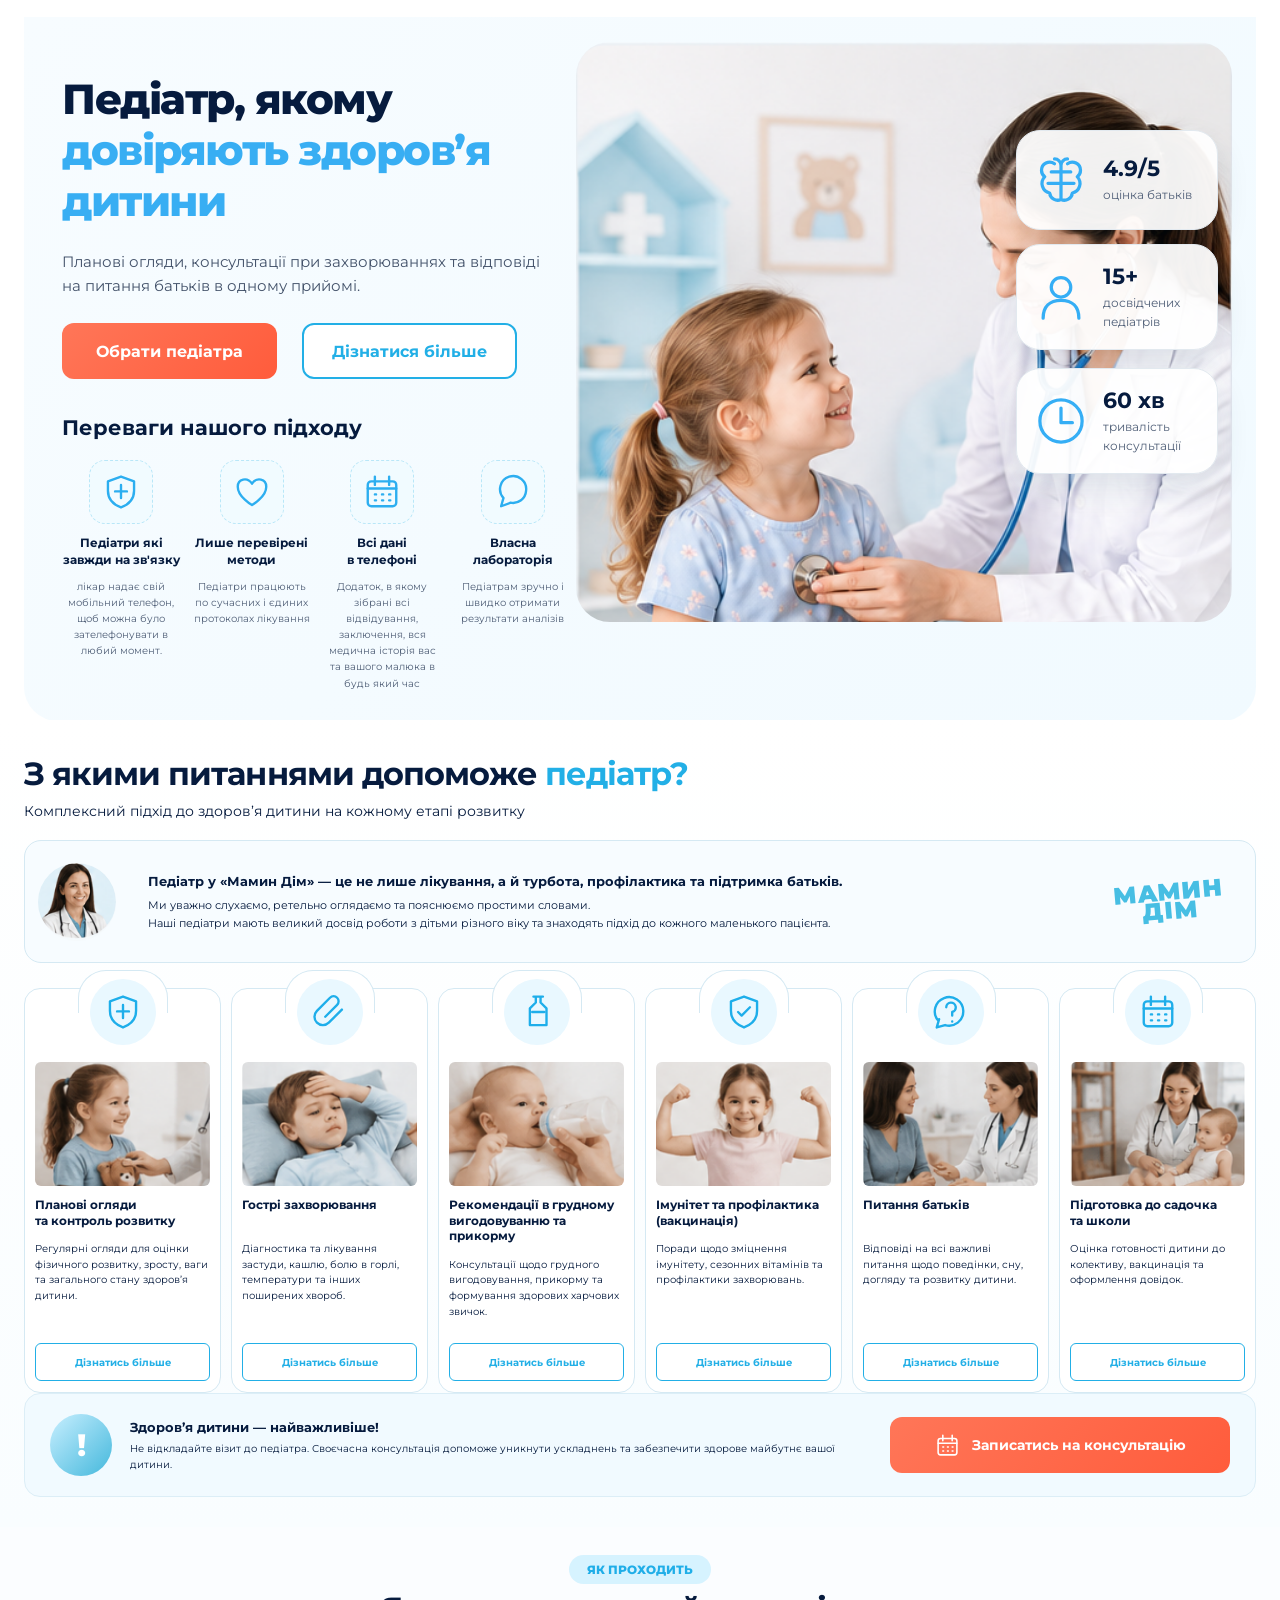
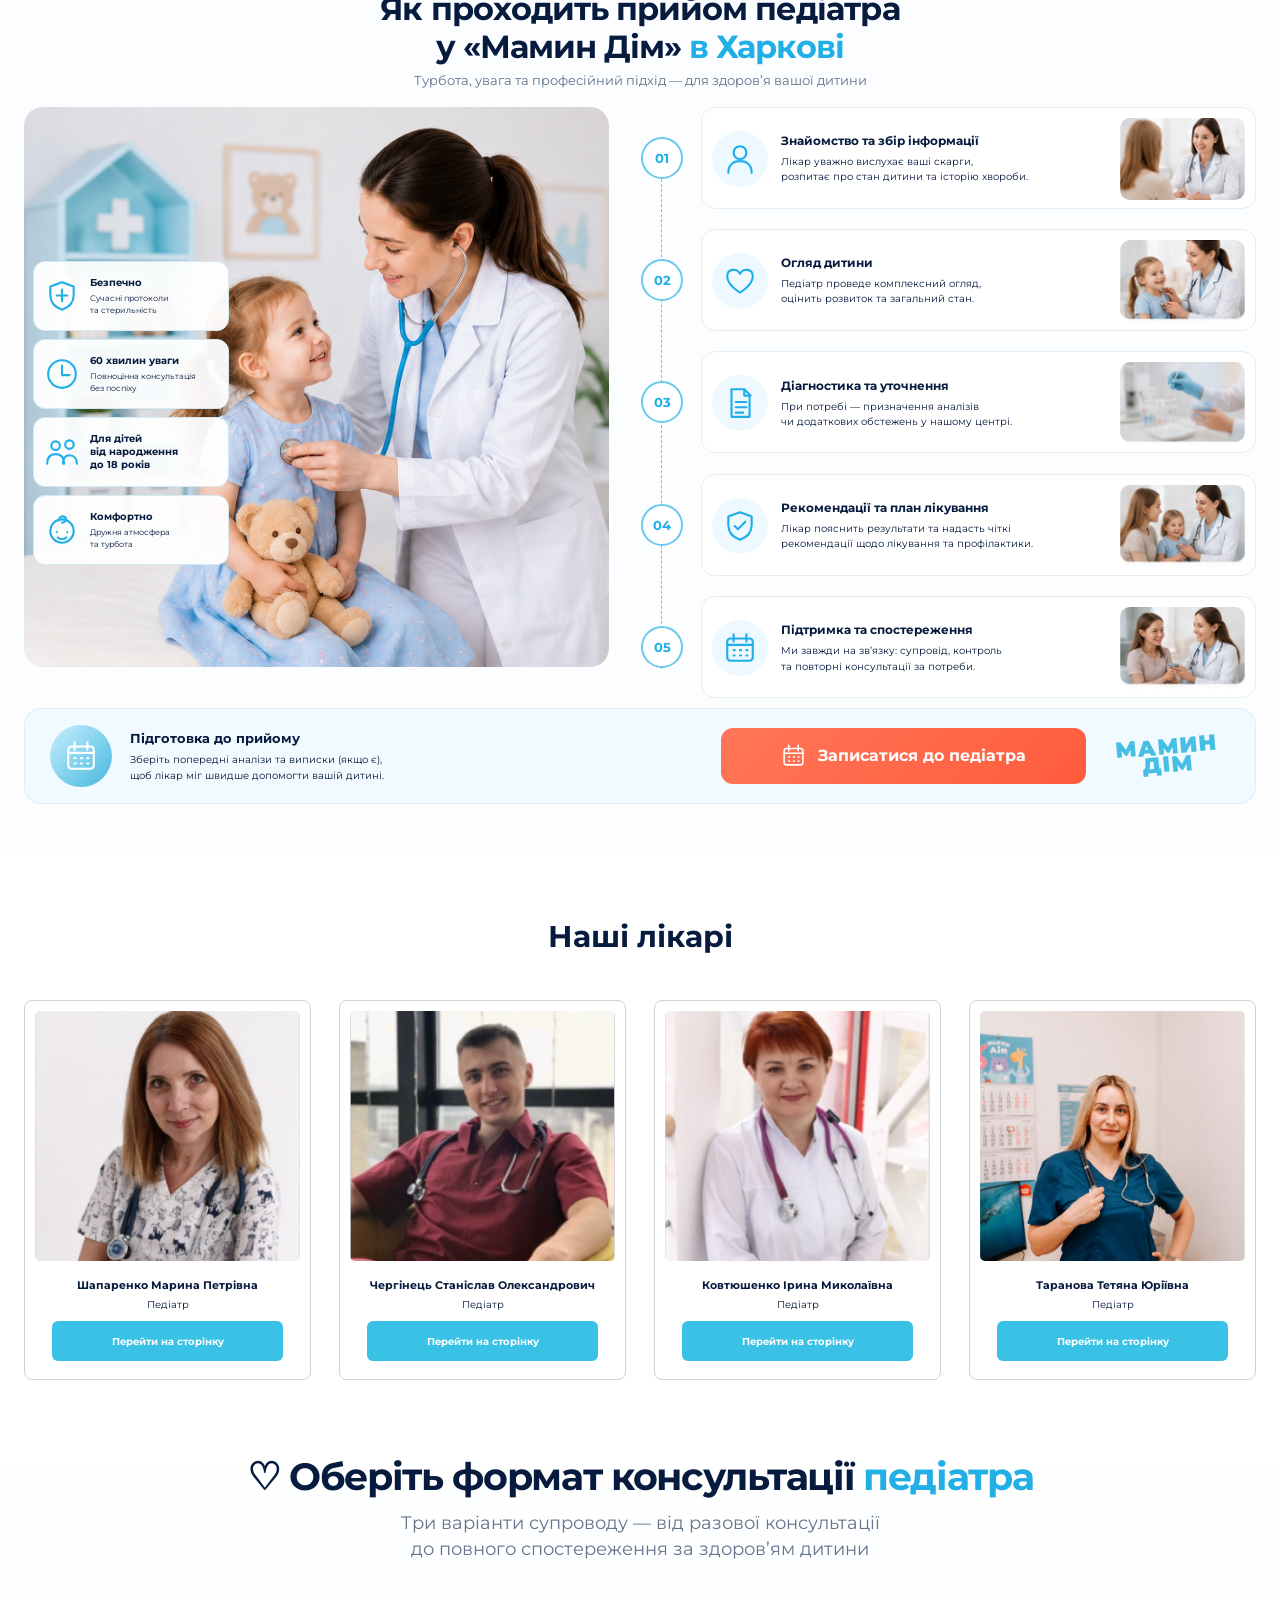
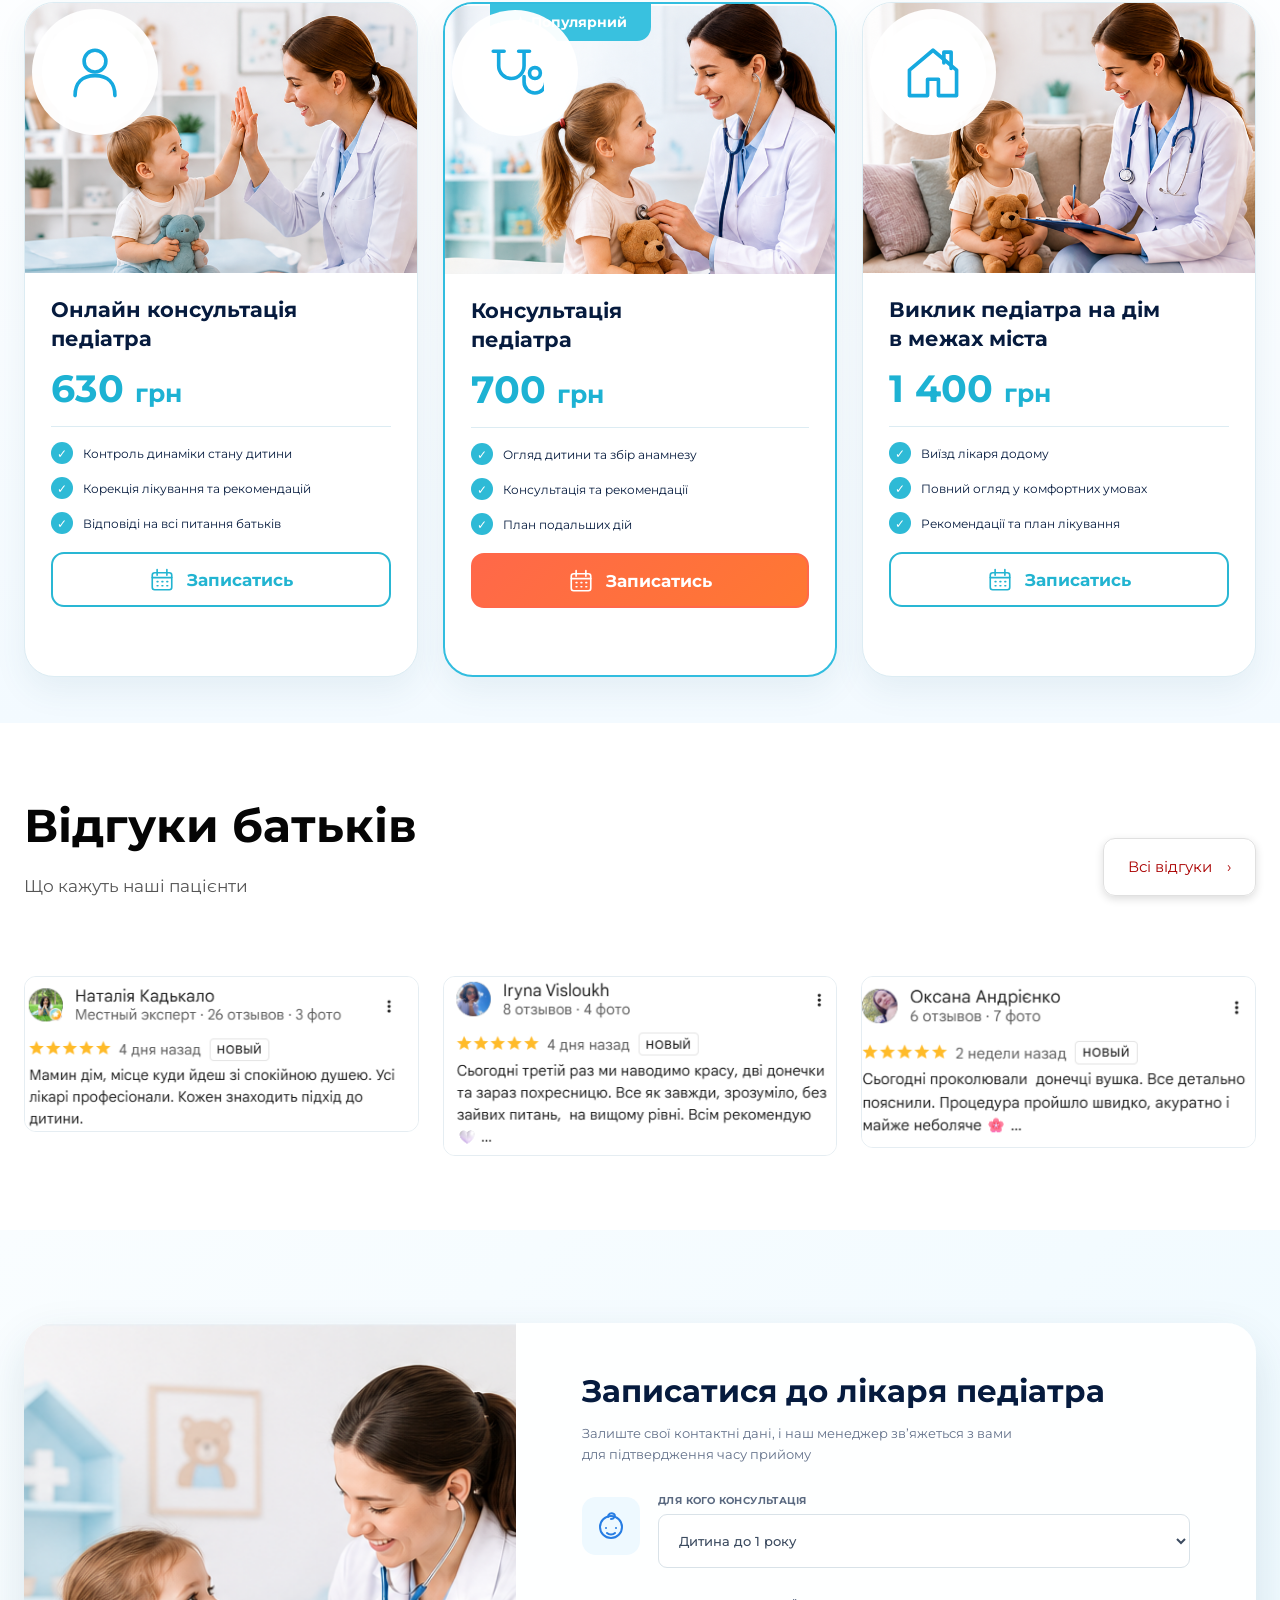
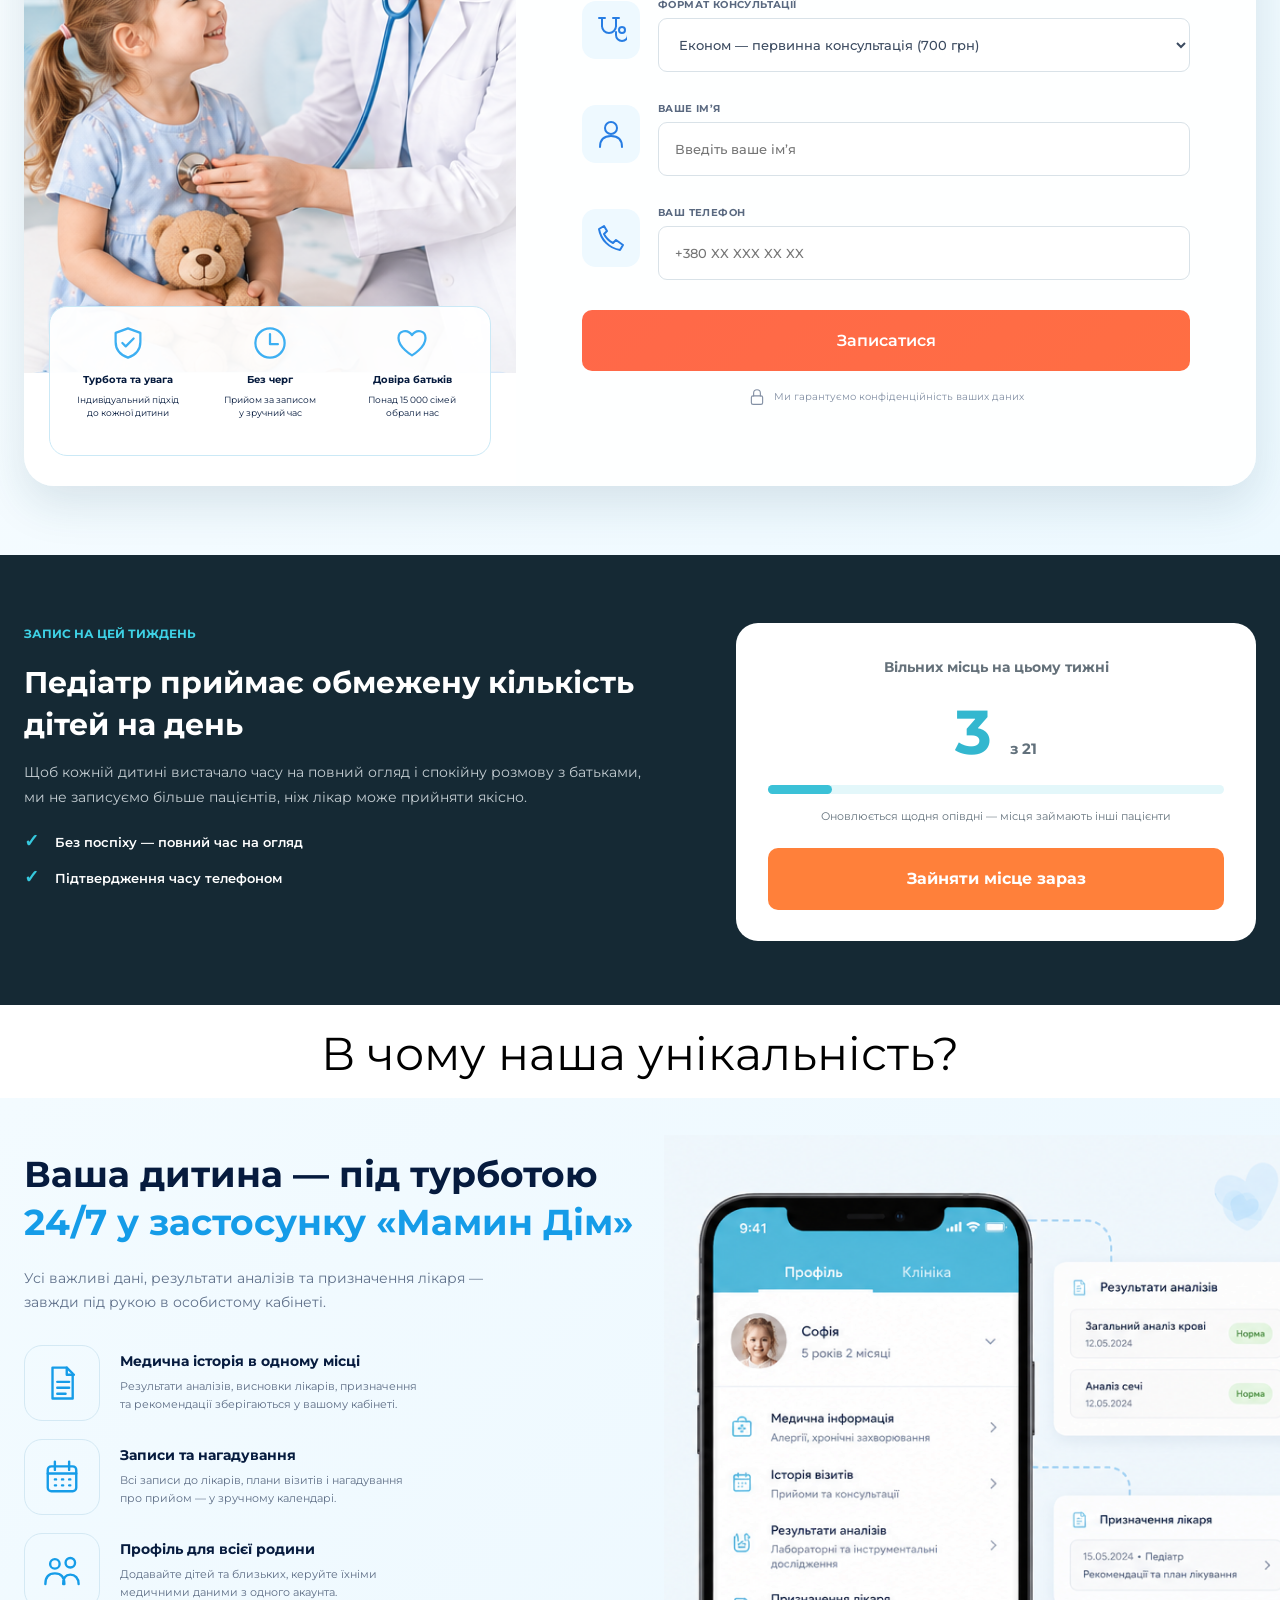
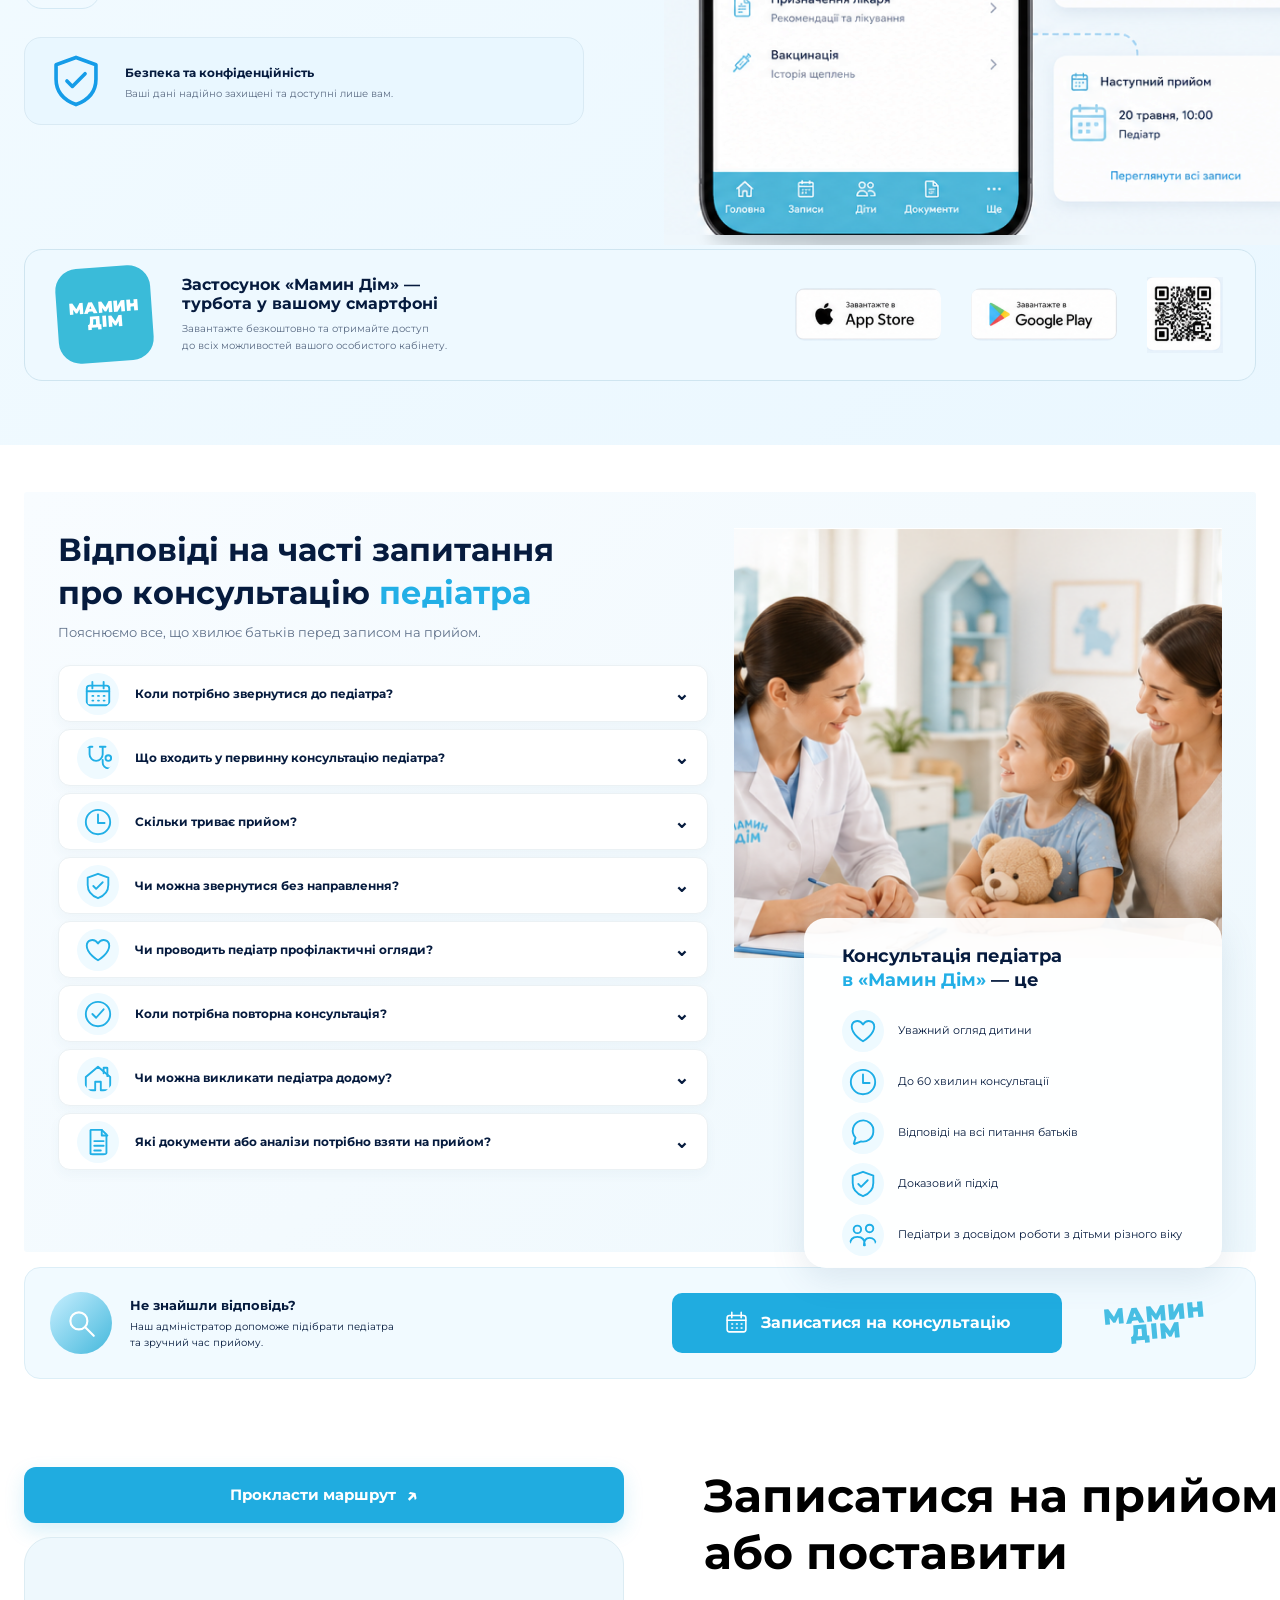
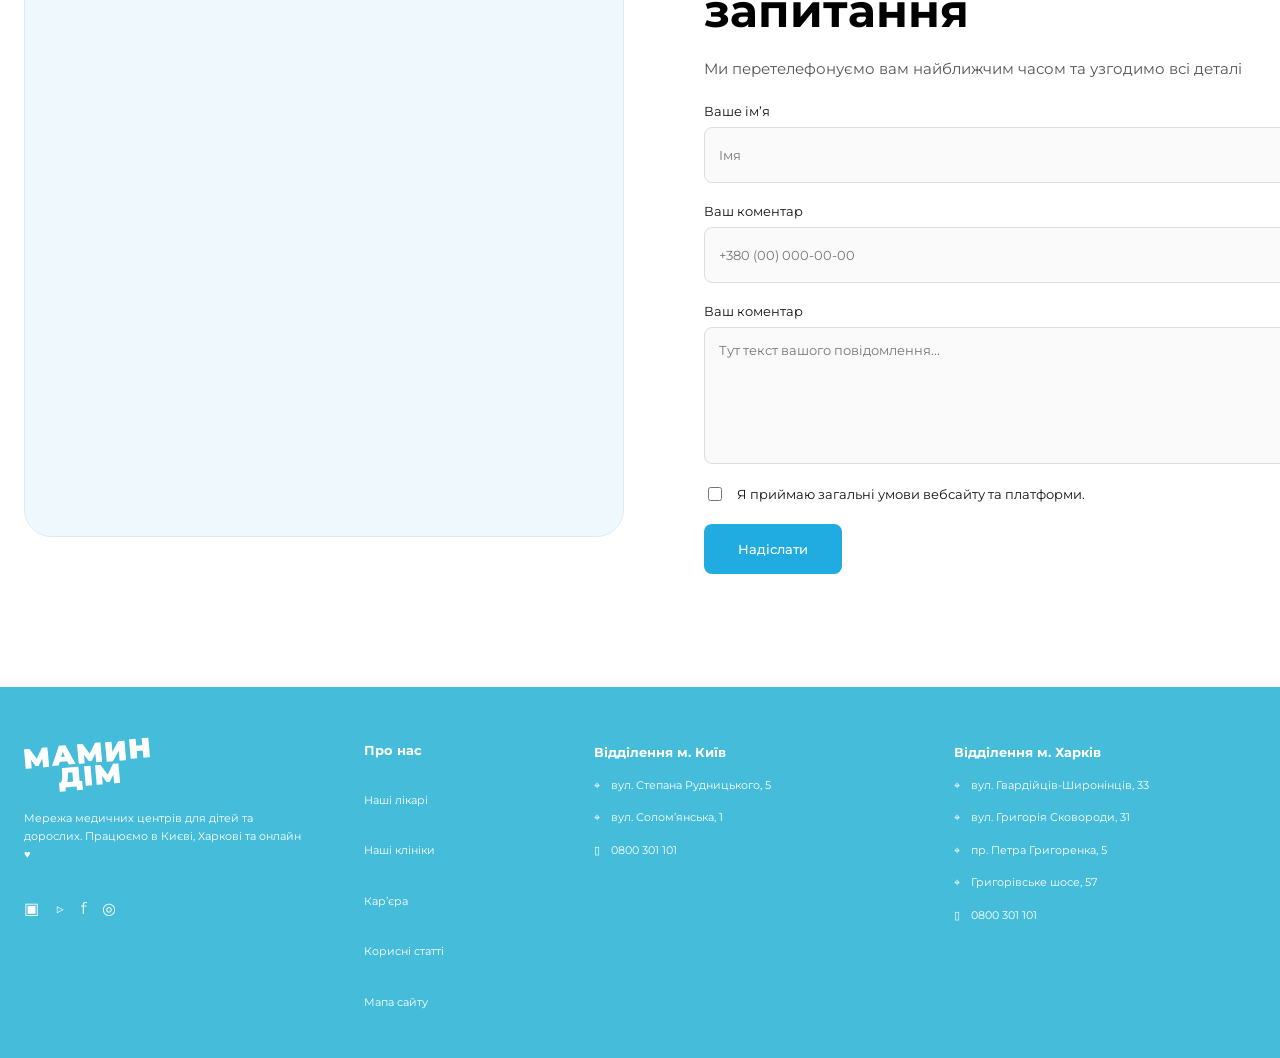
==== commit b0b570e6: "Restore full app phone image" ====
--- a/index.html
+++ b/index.html
@@ -645,7 +645,7 @@
                         </div>
                         <div class="app__phone">
                             <img
-                                src="photos/figma-assets/app-visual.png"
+                                src="photos/figma-assets/app-visual-full.png"
                                 alt="Застосунок Мамин Дім: профіль, аналізи, призначення та наступний прийом"
                             />
                         </div>
--- a/styles.css
+++ b/styles.css
@@ -2,7 +2,7 @@
 *{box-sizing:border-box}html{scroll-behavior:smooth}body{margin:0;background:#fff;color:var(--ink);font-family:var(--font);font-size:16px}.svg-sprite{position:absolute;width:0;height:0;overflow:hidden}.shell{width:min(1248px,calc(100% - 48px));margin:0 auto}.section{position:relative;overflow:hidden}h1,h2,h3,p{margin-top:0}a{text-decoration:none;color:inherit}img{display:block;max-width:100%}svg{width:1em;height:1em;fill:none;stroke:currentColor;stroke-width:2;stroke-linecap:round;stroke-linejoin:round}.button{display:inline-flex;align-items:center;justify-content:center;min-height:56px;padding:0 32px;border-radius:12px;font-weight:700}.button--coral{background:linear-gradient(135deg,#ff7658,#ff5c3c);color:#fff}.button--outline{border:2px solid var(--blue);color:var(--blue);background:#fff}.brand{font-weight:900;line-height:.8;letter-spacing:.04em;transform:rotate(-5deg);display:inline-block;text-align:center}.brand--blue{color:#47bee3}.brand--white{color:#fff;font-size:28px}
 
 /* 01 hero */
-.hero{height:720px;padding-top:17px}.hero__surface{height:704px;background:linear-gradient(135deg,#f7fcff 0%,#f1faff 100%);border-radius:0 0 34px 34px;display:grid;grid-template-columns:510px 1fr;gap:4px;padding:25px 24px 22px 38px}.hero__copy{padding-top:32px}.hero h1{font:900 42px/1.3 var(--serif);letter-spacing:-.025em;margin:0 0 22px;max-width:500px}.hero h1 span{color:#38aef3;display:block}.hero__copy>p{font-size:15px;line-height:1.65;color:#43526a;max-width:490px;margin-bottom:24px}.hero__actions{display:flex;gap:25px;margin-bottom:36px}.hero__actions .button{width:215px}.hero__copy h2{font:700 21px/1.2 var(--serif);margin:0 0 20px}.hero__benefits{display:grid;grid-template-columns:repeat(4,1fr);gap:12px}.hero__benefits>div{text-align:center}.icon-box{display:grid;place-items:center;width:64px;height:64px;margin:0 auto 11px;border:1px dashed #b9e7f8;border-radius:16px;background:#f1fbff;color:#2caef0;font-size:38px}.hero__benefits b{display:block;font-size:12px;line-height:1.35;margin-bottom:11px}.hero__benefits small{display:block;font-size:9.5px;line-height:1.7;color:#516078}.hero__visual{position:relative;height:580px;margin-top:0}.hero__visual>img{width:100%;height:580px;object-fit:cover;border-radius:34px}.hero-stat{position:absolute;right:14px;width:202px;min-height:100px;padding:18px;display:flex;align-items:center;gap:16px;background:rgba(255,255,255,.94);border:1px solid #e2e9ef;border-radius:24px;box-shadow:0 15px 32px rgba(28,67,92,.12)}.hero-stat svg{font-size:52px;color:#35aef5}.hero-stat b,.hero-stat span{display:block}.hero-stat b{font-size:22px}.hero-stat span{font-size:12px;color:#516078;line-height:1.55;margin-top:4px}.hero-stat--one{top:88px}.hero-stat--two{top:202px}.hero-stat--three{top:326px}
+.hero{height:720px;padding-top:17px}.hero__surface{height:704px;background:linear-gradient(135deg,#f7fcff 0%,#f1faff 100%);border-radius:0 0 34px 34px;display:grid;grid-template-columns:510px 1fr;gap:4px;padding:25px 24px 22px 38px}.hero__copy{padding-top:32px}.hero h1{font:800 42px/1.22 var(--font);letter-spacing:-.035em;margin:0 0 22px;max-width:500px}.hero h1 span{color:#38aef3;display:block}.hero__copy>p{font-size:15px;line-height:1.65;color:#43526a;max-width:490px;margin-bottom:24px}.hero__actions{display:flex;gap:25px;margin-bottom:36px}.hero__actions .button{width:215px}.hero__copy h2{font:700 21px/1.2 var(--font);margin:0 0 20px}.hero__benefits{display:grid;grid-template-columns:repeat(4,1fr);gap:12px}.hero__benefits>div{text-align:center}.icon-box{display:grid;place-items:center;width:64px;height:64px;margin:0 auto 11px;border:1px dashed #b9e7f8;border-radius:16px;background:#f1fbff;color:#2caef0;font-size:38px}.hero__benefits b{display:block;font-size:12px;line-height:1.35;margin-bottom:11px}.hero__benefits small{display:block;font-size:9.5px;line-height:1.7;color:#516078}.hero__visual{position:relative;height:580px;margin-top:0}.hero__visual>img{width:100%;height:580px;object-fit:cover;border-radius:34px}.hero-stat{position:absolute;right:14px;width:202px;min-height:100px;padding:18px;display:flex;align-items:center;gap:16px;background:rgba(255,255,255,.94);border:1px solid #e2e9ef;border-radius:24px;box-shadow:0 15px 32px rgba(28,67,92,.12)}.hero-stat svg{font-size:52px;color:#35aef5}.hero-stat b,.hero-stat span{display:block}.hero-stat b{font-size:22px}.hero-stat span{font-size:12px;color:#516078;line-height:1.55;margin-top:4px}.hero-stat--one{top:88px}.hero-stat--two{top:202px}.hero-stat--three{top:326px}
 
 /* 02 questions */
 .help{height:807px;background:linear-gradient(180deg,#fff 0%,#f9fdff 100%);padding-top:34px}.help h2{font-size:32px;letter-spacing:-.03em;margin:0 0 9px}.help h2 span,.process h2 span,.pricing h2 span,.faq h2 span{color:var(--blue)}.section-lead{font-size:14px;margin-bottom:20px}.doctor-note{height:123px;border:1px solid var(--line);border-radius:17px;background:#f7fcff;display:grid;grid-template-columns:92px 1fr 120px;gap:18px;align-items:center;padding:10px 26px 10px 13px;margin-bottom:25px}.doctor-note img{width:78px;height:78px;border-radius:50%;object-fit:cover}.doctor-note b{font-size:13px}.doctor-note p{font-size:11px;line-height:1.65;margin:6px 0 0}.doctor-note .brand{font-size:24px}.service-cards{display:grid;grid-template-columns:repeat(6,1fr);gap:10px}.service-card{position:relative;height:405px;border:1px solid var(--line);border-radius:16px;background:#fff;padding:73px 10px 11px;display:flex;flex-direction:column}.service-icon{position:absolute;top:-2px;left:50%;transform:translateX(-50%);width:66px;height:66px;border-radius:50%;background:#e9f8ff;box-shadow:0 0 0 12px #fff;display:grid;place-items:center;color:#1eaeea;font-size:38px}.service-card>img{width:100%;height:124px;object-fit:cover;border-radius:6px;margin-bottom:12px}.service-card h3{font-size:11.5px;line-height:1.35;margin:0 0 12px;min-height:31px}.service-card p{font-size:9.5px;line-height:1.65;margin-bottom:auto}.service-card>a{height:38px;border:1px solid var(--blue);color:var(--blue);border-radius:6px;display:grid;place-items:center;font-size:10px;font-weight:700}.dots{display:flex;justify-content:center;gap:7px;margin:11px 0 17px}.dots i{width:6px;height:6px;border-radius:50%;background:#d6e7ef}.dots i:first-child{background:var(--blue)}.wide-cta,.process-cta,.faq-cta{height:104px;border:1px solid #dceef7;border-radius:16px;background:#f1faff;display:flex;align-items:center;padding:12px 25px;gap:18px}.round-icon{flex:0 0 62px;height:62px;border-radius:50%;display:grid;place-items:center;background:linear-gradient(135deg,#c8efff,#44b8dc);color:#fff;font-size:31px;font-weight:800}.round-icon svg{font-size:34px}.wide-cta b,.process-cta b,.faq-cta b{font-size:13px}.wide-cta p,.process-cta p,.faq-cta p{font-size:10px;line-height:1.6;margin:5px 0 0}.wide-cta .button{margin-left:auto;min-width:340px;height:56px;font-size:14px;gap:12px}.wide-cta .button svg,.process-cta .button svg{font-size:25px}
@@ -74,8 +74,8 @@
   .form-icon{left:0;top:3px}
 
   .app__grid{grid-template-columns:630px 1fr;gap:10px}
-  .app__phone{justify-content:flex-end}
-  .app__phone img{width:680px;height:700px;max-width:none}
+  .app__phone{height:710px;justify-content:flex-end}
+  .app__phone img{width:680px;height:710px;max-width:none}
 
   .faq__grid{grid-template-columns:650px 1fr}
   .faq-card{left:70px;top:410px}
@@ -108,8 +108,9 @@
 .mobile-slider-controls{display:none}
 
 @media(min-width:981px){
-  .app{height:1020px}
-  .app__surface{height:927px}
+  .app{height:1040px}
+  .app__surface{height:947px}
+  .app-download{margin-top:4px}
   .faq-card{top:390px;height:350px;padding:26px 38px}
   .faq-card ul{gap:9px}
   .faq-card li{font-size:10.5px;line-height:1.35}
